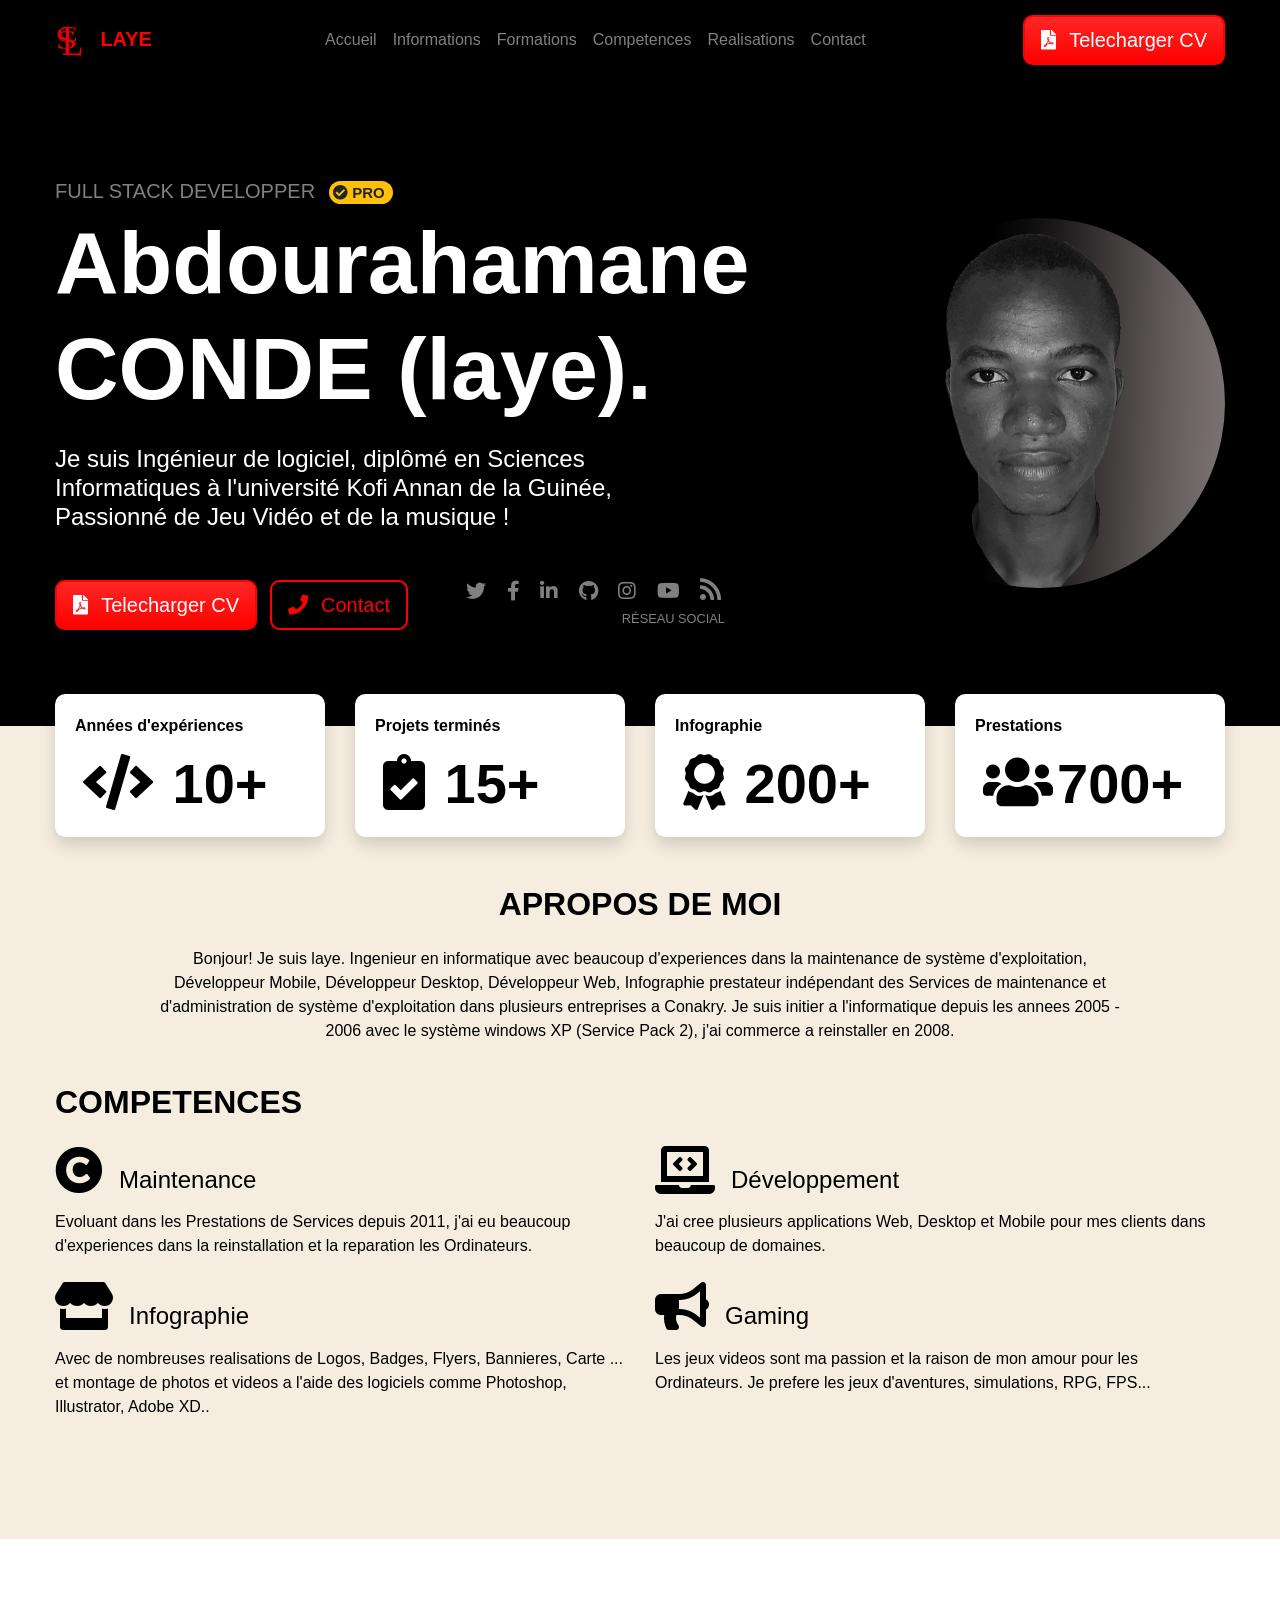
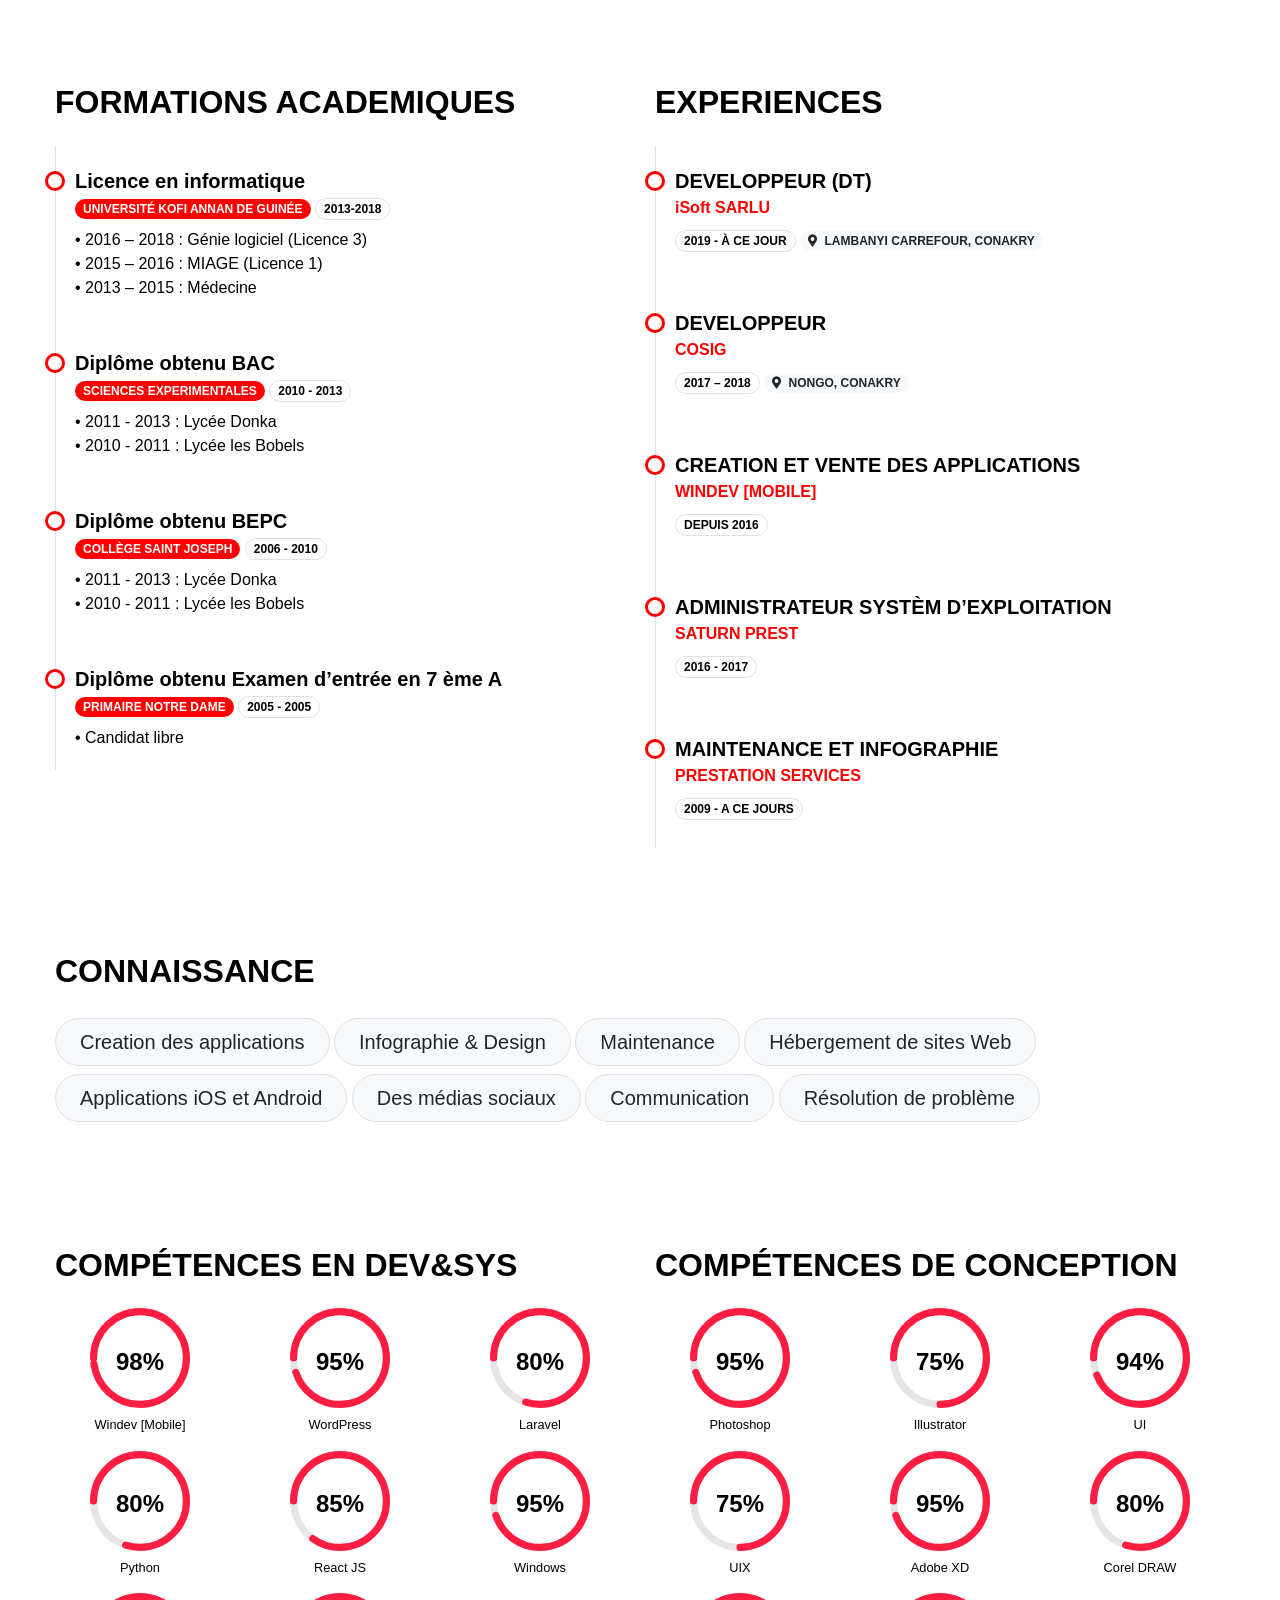
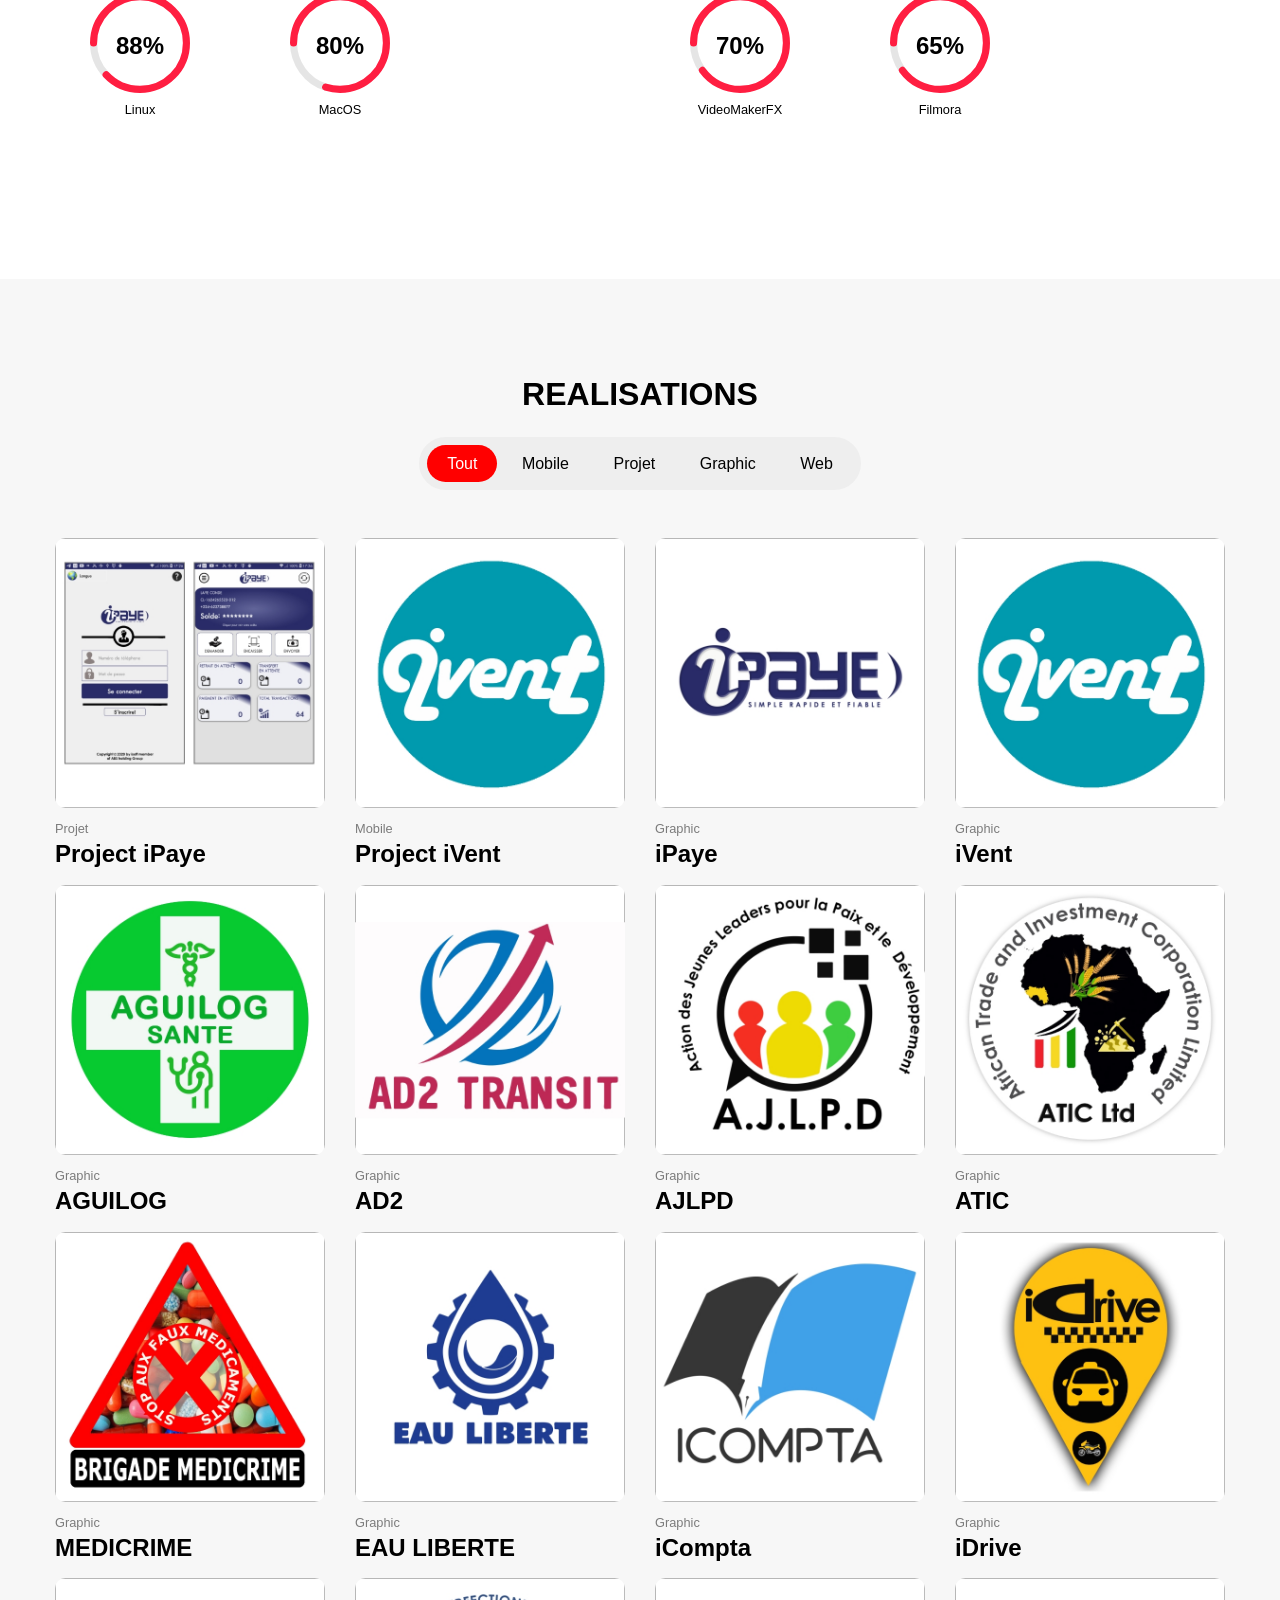
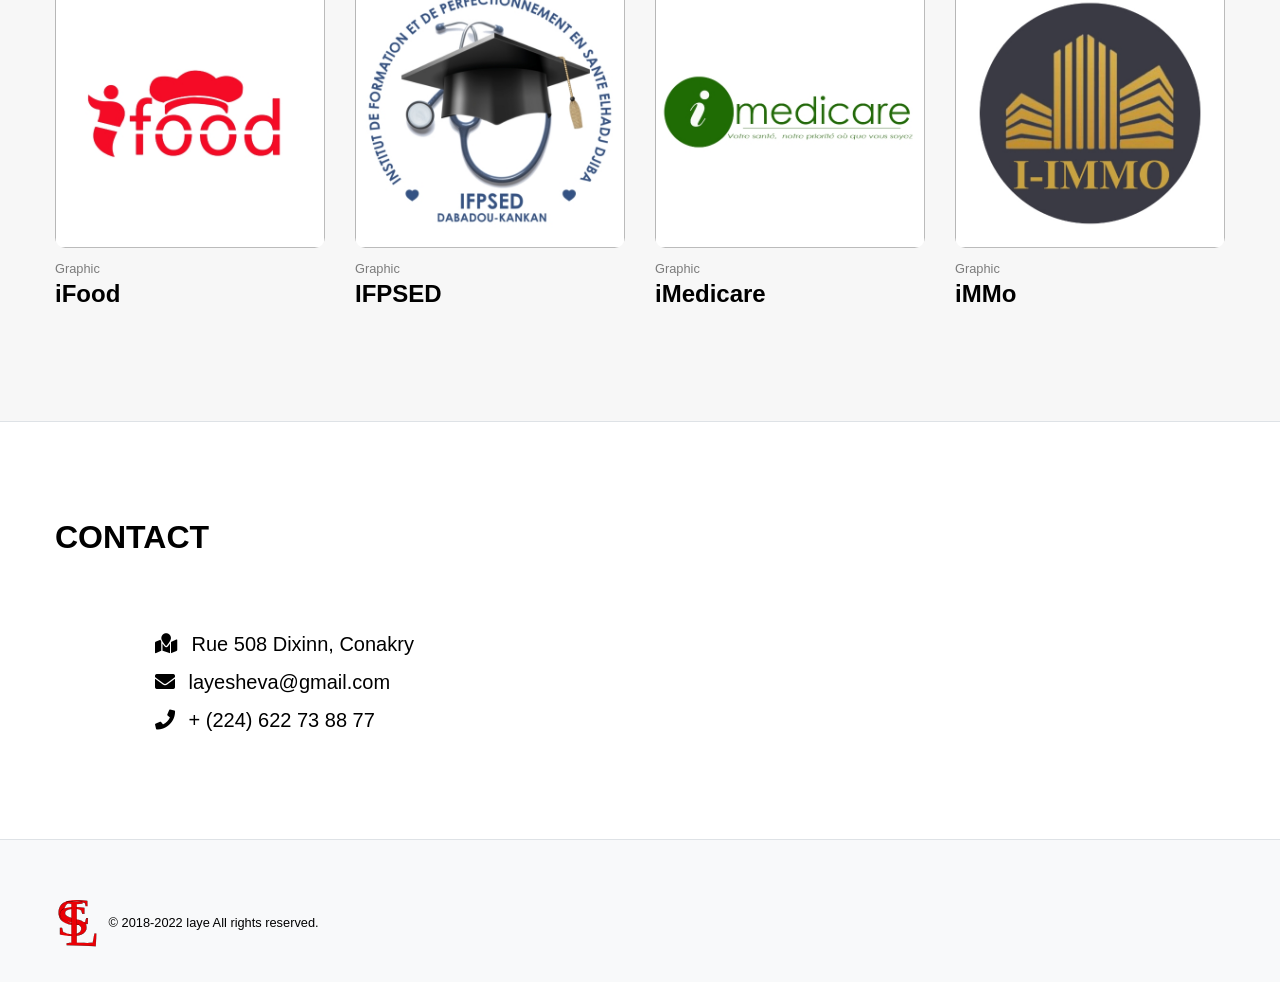
==== index.html @ 4f77940a "realisations" ====
<!-- ••••••••••••••••••••••••••••••••••••••••••••••••••••••••••••••••
* laye - Responsive Professional Modern HTML5 CV and Resume Template.
* Version: 4.0.1
••••••••••••••••••••••••••••••••••••••••••••••••••••••••••••••••••••• -->
<!DOCTYPE html>
<html lang="zxx">

<head>
	<meta charset="utf-8">
	<meta name="viewport" content="width=device-width, initial-scale=1, shrink-to-fit=no">
	<meta http-equiv="X-UA-Compatible" content="ie=edge">
	<title>laye - portfolio</title>
	<!-- Meta -->
	<meta name="keywords" content="Curriculum Vitae" />
	<meta name="description" content="FULL STACK DEVELOPPER" />
	<meta name="author" content="laye" />
	<!-- Favicon -->
	<link rel="shortcut icon" type="image/x-icon" href="assets/icons/lsc.svg">
	<!-- Vendors • Styles -->
	<link rel="stylesheet" href="vendors/animate.css/animate.min.css">
	<link rel="stylesheet" href="vendors/@fortawesome/fontawesome-free/css/all.min.css">
	<!-- laye CV • STYLES -->
	<link rel="stylesheet" href="assets/css/main.min.css">

	<script type="text/javascript">
		//<!-- Disable 
			function disableselect(e){ 
			return false 
		} 

		function reEnable(){ 
			return true 
		} 

		//if IE4+ 
		document.onselectstart=new Function ("return false") 
		document.oncontextmenu=new Function ("return false") 
		//if NS6 
		if (window.sidebar){ 
		document.onmousedown=disableselect 
		document.onclick=reEnable 
		} 
		//-->
	</script>	
</head>
<!-- START OF Home [index.html] Page -->

<body data-spy="scroll" data-target="#navbar-top" data-offset="50">
	<!-- Home -[index.html]- page • TOP Navbar -->
	<nav id="navbar-top" class="navbar navbar-expand-lg navbar-dark bg-black fixed-top navbar-page">
		<div class="container">
			<a class="navbar-brand" href="index.html#">
				<img src="assets/icons/logo.svg" height="45" class="mr-2" alt="logo" />
				<span class="text-primary font-weight-bolder">LAYE</span>
			</a>
			<!-- /.navbar-brand -->
			<button class="navbar-toggler" type="button" data-toggle="collapse" data-target="#navbarSupportedContent" aria-controls="navbarSupportedContent" aria-expanded="false" aria-label="Toggle navigation">
				<span class="navbar-toggler-icon"></span>
			</button>
			<!-- /.navbar-toggler -->

			<div class="collapse navbar-collapse" id="navbarSupportedContent">
				<ul class="navbar-nav mx-auto">
					<li class="nav-item">
						<a class="nav-link smooth-scroll" href="index.html#home">Accueil <span class="sr-only">(current)</span></a>
					</li>
					<!-- /.nav-item -->
					<li class="nav-item">
						<a class="nav-link smooth-scroll" href="index.html#about">Informations</a>
					</li>
					<!-- /.nav-item -->
					<li class="nav-item">
						<a class="nav-link smooth-scroll" href="index.html#resume">Formations</a>
					</li>
					<!-- /.nav-item -->
					<li class="nav-item">
						<a class="nav-link smooth-scroll" href="index.html#competence">Competences</a>
					</li>
					<!-- /.nav-item -->
					<li class="nav-item">
						<a class="nav-link smooth-scroll" href="index.html#portfolio">Realisations</a>
					</li>
					<!-- /.nav-item -->
					<li class="nav-item">
						<a class="nav-link smooth-scroll" href="index.html#contact">Contact</a>
					</li>
					<!-- /.nav-item -->
				</ul>
				<!-- /.navbar-nav mx-auto -->
			</div>
			<!-- /.collapse navbar-collapse -->
			<a class="btn btn-lg rounded-lg btn-primary d-none d-md-block" href="cv.pdf">
				<i class="fa fa-file-pdf mr-2"></i>
				Telecharger CV
			</a>
			<!-- /.btn btn-lg rounded-lg btn-primary d-none d-md-block -->
		</div>
		<!-- /.container -->
	</nav>
	<!-- #navbar-top.navbar navbar-expand-lg navbar-dark bg-black fixed-top navbar-page -->

	<!-- /EOF: Home [index.html] page • TOP Navbar -->
	<!-- Home page • MAIN -->
	<main>

		<div id="home" class="bg-black pt-navbar-page text-white position-relative overflow-hidden">
			<div class="pt-xl-8 pb-xl-8 pt-lg-8 pb-lg-8 pt-md-6 pb-md-8 pt-3 pb-6">
				<div class="container">
					<div class="row">
						<div class="col-xl-7 col-lg-7 col-md-7 order-md-0 order-1  text-center text-md-left">
							<div class="text-white-50 font-weight-normal animated delay-100ms lead slideInUp mb-1">FULL STACK DEVELOPPER
								<span class="badge badge-warning badge-pill lead ml-2 animated pulse delay-1s pl-1 pr-2"><i class="fa fa-check-circle"></i> PRO</span>
							</div>
							<!-- /.ext-white-50 font-weight-normal lead mb-1 -->
							<h1 class="display-2 animated fadeIn font-weight-bold mb-4">Abdourahamane CONDE (laye).</h1>
							<!-- /.display-2 animated fadeIn font-weight-bold mb-4 -->
							<div class="font-weight-light animated delay-100ms h4 fadeIn">Je suis Ingénieur de logiciel, diplômé en Sciences Informatiques à l'université Kofi Annan de la Guinée, Passionné de Jeu Vidéo et de la musique !</div>
							<!-- /.font-weight-light h4 animated fadeIn -->
							<div class="row mt-xl-5 mt-lg-4 mt-md-4 mt-4">
								<div class="col">
									<a href="cv.pdf" class="btn btn-lg mb-4 animated slideInDown mb-md-0 rounded-lg btn-primary shadow-sm" data-toggle="tooltip" data-placement="bottom" title="Telecharger mon Curriculum Vitae." download="cv.pdf">
										<i class="fa fa-file-pdf mr-2"></i>
										Telecharger CV
									</a>
									<a href="index.html#contact" class="btn d-none d-lg-inline-block animated delay-100ms slideInUp  btn-lg ml-2 rounded-lg btn-outline-primary shadow-sm" data-toggle="tooltip" data-placement="bottom" title="Contacter Moi.">
										<i class="fa fa-phone mr-2"></i>
										Contact
									</a>
								</div>
								<!-- /.col -->
								<div class="col-auto">
									<div class="text-lg-right mt-n1 d-none d-xl-block animated delay-100ms slideInDown text-center ">
										<ul class="list-inline mb-1">
											<li class="list-inline-item"><a class="btn-link h5  text-white-50 px-1" href="index.html#"><i class="fab fa-twitter"></i></a></li>
											<li class="list-inline-item"><a class="btn-link h5 text-white-50 px-1" href="index.html#"><i class="fab fa-facebook-f"></i></a></li>
											<li class="list-inline-item"><a class="btn-link h5 text-white-50 px-1" href="index.html#"><i class="fab fa-linkedin-in"></i></a></li>
											<li class="list-inline-item"><a class="btn-link h5 text-white-50 px-1" href="index.html#"><i class="fab fa-github"></i></a></li>
											<li class="list-inline-item"><a class="btn-link h5 text-white-50 px-1" href="index.html#"><i class="fab fa-instagram"></i></a></li>
											<li class="list-inline-item"><a class="btn-link h5 text-white-50 px-1" href="index.html#"><i class="fab fa-youtube"></i></a></li>
											<li class="list-inline-item"><a class="btn-link h4 text-white-50 px-1" href="index.html#"><i class="fas fa-rss"></i></a></li>
										</ul>
										<div class="text-uppercase small text-white-50">RÉSEAU SOCIAL</div>
									</div>
								</div>
								<!-- /.col-auto -->
							</div>
							<!-- /.row mt-4 mt-md-5 -->
						</div>
						<!-- /.col-md-7 order-md-0 order-1 text-center text-md-left -->
						<div class="col-xl-4 offset-xl-1 col-lg-4 offset-lg-1 col-md-5 align-items-center d-flex justify-content-center order-md-1 order-0">
							<img class="rounded-circle mb-5 mb-md-0 img-fluid" alt="image alt" src="assets/imgs/demo-user-05.jpg" />
						</div>
						<!-- /.col-md-4 offset-md-1 order-md-1 order-0 -->
					</div>
					<!-- /.row -->
				</div>
				<!-- /.container -->
			</div>
			<!-- /.pt-xl-8 pb-xl-8 pt-lg-8 pb-lg-8 pt-md-6 pb-md-8 pt-3 pb-6 -->
		</div>
		<!-- /.bg-black pt-navbar-page text-white-->
		<!-- EOF-Section home -->
		<div class="pt-xl-5 pt-lg-4 pt-md-4 pt-4 bg-yellow-light mt-n7">
			<div class="container">
				<div class="row">
					<div class="col-12">
						<div class="row">
							<div class="col-xl-3 col-lg-6 col-md-6">
								<div class="card mb-xl-4 mb-lg-4 mb-md-4 mb-4 border-0 shadow">
									<div class="card-body">
										<div class="card-title font-weight-bold">
											Années d'expériences
										</div>
										<div class="card-text">
											<div class="display-4 mt-auto font-weight-bold count-value">
												<i class="fa fa-code ml-2 mr-1"></i> 10+
											</div>
										</div>
									</div>
								</div>
							</div>
							<div class="col-xl-3 col-lg-6 col-md-6">
								<div class="card mb-xl-4 mb-lg-4 mb-md-4 mb-4 border-0 shadow">
									<div class="card-body">
										<div class="card-title font-weight-bold">
											Projets terminés
										</div>
										<div class="card-text">
											<div class="display-4 mt-auto font-weight-bold count-value">
												<i class="fa fa-clipboard-check ml-2 mr-1"></i> 15+
											</div>
										</div>
									</div>
								</div>
							</div>
							<div class="col-xl-3 col-lg-6 col-md-6">
								<div class="card mb-xl-4 mb-lg-4 mb-md-4 mb-4 border-0 shadow">
									<div class="card-body">
										<div class="card-title font-weight-bold">
											Infographie
										</div>
										<div class="card-text">
											<div class="display-4 mt-auto font-weight-bold count-value">
												<i class="fa fa-award ml-2 mr-1"></i> 200+
											</div>
										</div>
									</div>
								</div>
							</div>
							<div class="col-xl-3 col-lg-6 col-md-6">
								<div class="card mb-xl-4 mb-lg-4 mb-md-4 mb-4 border-0 shadow">
									<div class="card-body">
										<div class="card-title font-weight-bold">
											Prestations
										</div>
										<div class="card-text">
											<div class="display-4 mt-auto font-weight-bold count-value">
												<i class="fa fa-users ml-2 mr-1"></i>700+
											</div>
										</div>
									</div>
								</div>
							</div>
						</div>
						<!-- /.card-deck -->
					</div>
					<!-- /.col-12 -->
				</div>
				<!-- /.row -->
			</div>
			<!-- /.container -->
		</div>
		<!-- /.py-xl-5 bg-yellow-light py-lg-4 py-4 mt-n7 -->
		<div id="about" class="bg-yellow-light position-relative overflow-hidden">
			<div class="pt-xl-4 pt-lg-3 pt-md-3 pt-3 pb-xl-8 pb-lg-6 pb-md-5 pb-4">
				<div class="container">
					<div class="row">
						<div class="col-10 offset-1 text-center">
							<div class="h2 mb-xl-4 mb-lg-4 mb-md-3 mb-3 font-weight-bolder text-uppercase ">Apropos de moi</div>
							<p>
								Bonjour! Je suis laye. Ingenieur en informatique avec beaucoup d'experiences dans la maintenance de système d'exploitation, Développeur Mobile, Développeur Desktop, Développeur Web, Infographie
								prestateur indépendant des Services de maintenance et d'administration de système d'exploitation dans plusieurs entreprises a Conakry.
								Je suis initier a l'informatique depuis les annees 2005 - 2006 avec le système windows XP (Service Pack 2),
								j'ai commerce a reinstaller en 2008.
							</p>
						</div>
					</div>
					<div class="row mt-xl-4 mt-lg-4 mt-md-3 mt-3">
						<div class="col-12">
							<div class="h2 mb-xl-4 mb-lg-4 mb-md-3 mb-3 font-weight-bolder text-uppercase">Competences</div>
						</div>
						<div class="col-md-6">
							<div class="mb-4 bg-transparent mb-2">
								<div class="d-flex align-items-end h4">
									<div>
										<i class="fa fa-2x fa-copyright mr-3"></i>
									</div>
									<div>
										Maintenance
									</div>
								</div>
								<div class="card-text mt-3">
									Evoluant dans les Prestations de Services depuis 2011, j'ai eu beaucoup d'experiences dans la reinstallation et la reparation les Ordinateurs.
								</div>
							</div>
						</div>
						<!-- /.col-6 -->
						<div class="col-md-6">
							<div class="mb-4 bg-transparent mb-2">
								<div class="d-flex align-items-end h4">
									<div>
										<i class="fa fa-2x fa-laptop-code mr-3"></i>
									</div>
									<div>
										Développement
									</div>
								</div>
								<div class="card-text mt-3">
									J'ai cree plusieurs applications Web, Desktop et Mobile pour mes clients dans beaucoup de domaines.
								</div>
							</div>
						</div>
						<!-- /.col-6 -->
						<div class="col-md-6">
							<div class="mb-4 bg-transparent mb-2">
								<div class="d-flex align-items-end h4">
									<div>
										<i class="fa fa-2x fa-store mr-3"></i>
									</div>
									<div>
										Infographie
									</div>
								</div>
								<div class="card-text mt-3">
									Avec de nombreuses realisations de Logos, Badges, Flyers, Bannieres, Carte ... et montage de photos et videos a l'aide des logiciels comme Photoshop, Illustrator, Adobe XD..
								</div>
							</div>
						</div>
						<!-- /.col-6 -->
						<div class="col-md-6">
							<div class="mb-4 bg-transparent mb-2">
								<div class="d-flex align-items-end h4">
									<div>
										<i class="fa fa-2x fa-bullhorn mr-3"></i>
									</div>
									<div>
										Gaming
									</div>
								</div>
								<div class="card-text mt-3">
									Les jeux videos sont ma passion et la raison de mon amour pour les Ordinateurs. Je prefere les jeux d'aventures, simulations, RPG, FPS...
								</div>
							</div>
						</div>
						<!-- /.col-6 -->

					</div>
				</div>
			</div>
		</div>
		<!-- /.bg-yellow-light-->
		<!-- EOF-Section about -->
		<div id="resume" class="bg-white pt-xl-8 pt-lg-6 pt-md-5 pt-4 pb-xl-8 pb-lg-6 pb-md-5 pb-4 position-relative overflow-hidden">
			<div class="container py-xl-5 py-lg-4 py-md-3 py-3">
				<div class="row">
					<div class="col-lg-6">
						<div class="h2 mb-xl-4 mb-lg-4 mb-md-3 mb-3  font-weight-bold text-uppercase mb-4">Formations Academiques</div>
						<div class="card-timeline">
							<div class="card mb-2">
								<div class="card-body">
									<div class="card-title lead font-weight-bold mb-0">Licence en informatique</div>
									<div class="small rounded-pill px-2 py-1 text-uppercase badge badge-primary mb-2">
										Université Kofi Annan de Guinée
									</div>
									<div class="small rounded-pill px-2 py-1 text-uppercase badge border mb-2">2013-2018</div>
									<div class="card-text">• 2016 – 2018 : Génie logiciel (Licence 3)</div>
									<div class="card-text">• 2015 – 2016 : MIAGE (Licence 1)</div>
									<div class="card-text">• 2013 – 2015 : Médecine</div>
								</div>
								<!-- /.card-body -->
							</div>
							<!-- /EOF: education card -->
							<div class="card mb-2">
								<div class="card-body">
									<div class="card-title lead font-weight-bold mb-0">Diplôme obtenu BAC</div>
									<div class="small rounded-pill px-2 py-1 text-uppercase badge badge-primary mb-2">
											SCIENCES EXPERIMENTALES
									</div>
									<div class="small rounded-pill px-2 py-1 text-uppercase badge border mb-2">2010 - 2013</div>
									<div class="card-text">• 2011 - 2013 : Lycée Donka </div>
									<div class="card-text">• 2010 - 2011 : Lycée les Bobels</div>
								</div>
								<!-- /.card-body -->
							</div>
							<div class="card mb-2">
									<div class="card-body">
										<div class="card-title lead font-weight-bold mb-0">Diplôme obtenu BEPC</div>
										<div class="small rounded-pill px-2 py-1 text-uppercase badge badge-primary mb-2">
												COLLÈGE SAINT JOSEPH
										</div>
										<div class="small rounded-pill px-2 py-1 text-uppercase badge border mb-2">2006 - 2010</div>
										<div class="card-text">• 2011 - 2013 : Lycée Donka </div>
										<div class="card-text">• 2010 - 2011 : Lycée les Bobels</div>
									</div>
									<!-- /.card-body -->
							</div>
							<div class="card mb-2">
									<div class="card-body">
										<div class="card-title lead font-weight-bold mb-0">Diplôme obtenu Examen d’entrée en 7 ème A</div>
										<div class="small rounded-pill px-2 py-1 text-uppercase badge badge-primary mb-2">
												PRIMAIRE NOTRE DAME
										</div>
										<div class="small rounded-pill px-2 py-1 text-uppercase badge border mb-2">2005 - 2005</div>
										<div class="card-text">• Candidat libre</div>
									</div>
									<!-- /.card-body -->
							</div>
							<!-- /EOF: education card -->
						</div>
						<!-- /.card-timeline -->
					</div>
					<div class="col-lg-6">
						<div class="h2 mb-xl-4 mb-lg-4 mb-md-3 mb-3  font-weight-bold text-uppercase mt-4 mt-lg-0 mb-4">Experiences
						</div>
						<div class="card-timeline">
							<div class="card border-0 ">
								<div class="card-body border-0 mb-2">
									<div class="card-title lead font-weight-bold mb-0">DEVELOPPEUR (DT)</div>
									<div class="mb-2 text-primary font-weight-bold">iSoft SARLU</div>
									<div class="small rounded-pill px-2 py-1 text-uppercase badge border mb-2">
										2019 - à ce jour
									</div>
									<div class="small rounded-pill px-2 py-1 text-uppercase badge badge-light mb-2">
										<i class="fa fa-map-marker-alt mr-1"></i> Lambanyi Carrefour, Conakry
									</div>
								</div>
								<!-- /.card-body -->
							</div>
							<!-- /EOF: experience card -->
							<!-- <div class="card border-0 mb-2"> -->
								<!-- <div class="card-body border-0">
									<div class="card-title lead font-weight-bold mb-0">FORMATEUR EN ROBOTIQUE ET LA NTIC</div>
									<div class="mb-2 text-primary font-weight-bold">SAINTE MARIE</div>
									<div class="small rounded-pill px-2 py-1 text-uppercase badge border mb-2">
										Juin - Juillet 2019
									</div>
									<div class="small rounded-pill px-2 py-1 text-uppercase badge badge-light mb-2">
										<i class="fa fa-map-marker-alt mr-1"></i> Dixinn, Conakry
									</div>
								</div> -->
								<!-- /.card-body -->
							<!-- </div> -->
							<!-- /EOF: experience card -->
							<!-- <div class="card border-0 mb-2">
								<div class="card-body border-0">
									<div class="card-title lead font-weight-bold mb-0">FORMATION EN ROBOTIQUE ET LA NTIC</div>
									<div class="mb-2 text-primary font-weight-bold">ARPT & EVOLU KID</div>
									<div class="small rounded-pill px-2 py-1 text-uppercase badge border mb-2">
											Mai 2019
									</div>
									<div class="small rounded-pill px-2 py-1 text-uppercase badge badge-light mb-2">
										<i class="fa fa-map-marker-alt mr-1"></i> Koloma, Conakry
									</div>
								</div> -->
								<!-- /.card-body -->
							<!-- </div> --> 
							<div class="card border-0 mb-2">
									<div class="card-body border-0">
										<div class="card-title lead font-weight-bold mb-0">DEVELOPPEUR</div>
										<div class="mb-2 text-primary font-weight-bold">COSIG</div>
										<div class="small rounded-pill px-2 py-1 text-uppercase badge border mb-2">
												2017 – 2018
										</div>
										<div class="small rounded-pill px-2 py-1 text-uppercase badge badge-light mb-2">
											<i class="fa fa-map-marker-alt mr-1"></i> Nongo, Conakry
										</div>
									</div>
									<!-- /.card-body -->
							</div>
							<div class="card border-0 mb-2">
									<div class="card-body border-0">
										<div class="card-title lead font-weight-bold mb-0">CREATION ET VENTE DES APPLICATIONS</div>
										<div class="mb-2 text-primary font-weight-bold">WINDEV [MOBILE]</div>
										<div class="small rounded-pill px-2 py-1 text-uppercase badge border mb-2">
												Depuis 2016
										</div>
									</div>
									<!-- /.card-body -->
							</div>
							<div class="card border-0 mb-2">
								<div class="card-body border-0">
									<div class="card-title lead font-weight-bold mb-0">ADMINISTRATEUR SYSTÈM D’EXPLOITATION</div>
									<div class="mb-2 text-primary font-weight-bold">SATURN PREST</div>
									<div class="small rounded-pill px-2 py-1 text-uppercase badge border mb-2">
											2016 - 2017
									</div>
								</div>
								<!-- /.card-body -->
							</div>
							<div class="card border-0 mb-2">
								<div class="card-body border-0">
									<div class="card-title lead font-weight-bold mb-0">MAINTENANCE ET INFOGRAPHIE</div>
									<div class="mb-2 text-primary font-weight-bold">PRESTATION SERVICES</div>
									<div class="small rounded-pill px-2 py-1 text-uppercase badge border mb-2">
										2009 - A ce jours
									</div>
								</div>
								<!-- /.card-body -->
							</div>
							<!-- /EOF: experience card -->
						</div>
						<!-- /.card-timeline -->
					</div>
				</div>
			</div>
			<div class="container py-xl-5 py-lg-4 py-md-3 py-3">
				<div class="row">
					<div class="col-12">
						<div class="h2 mb-xl-4 mb-lg-4 mb-md-3 mb-3  font-weight-bold text-uppercase mb-4">CONNAISSANCE</div>
						<div class="d-inline-flex py-2 px-4 my-1 rounded-pill lead badge-light border">Creation des applications</div>
						<div class="d-inline-flex py-2 px-4 my-1 rounded-pill lead badge-light border">Infographie & Design</div>
						<div class="d-inline-flex py-2 px-4 my-1 rounded-pill lead badge-light border">Maintenance</div>
						<div class="d-inline-flex py-2 px-4 my-1 rounded-pill lead badge-light border">Hébergement de sites Web</div>
						<div class="d-inline-flex py-2 px-4 my-1 rounded-pill lead badge-light border">Applications iOS et Android</div>
						<div class="d-inline-flex py-2 px-4 my-1 rounded-pill lead badge-light border">Des médias sociaux</div>
						<div class="d-inline-flex py-2 px-4 my-1 rounded-pill lead badge-light border">Communication</div>
						<div class="d-inline-flex py-2 px-4 my-1 rounded-pill lead badge-light border">Résolution de problème</div>
					</div>
				</div>
			</div>
			<div id="competence" class="container py-xl-5 py-lg-4 py-md-3 py-3">
				<div class="row">
					<div class="col-lg-6">
						<div class="h2 my-xl-4 my-lg-4 my-md-3 my-3  font-weight-bold text-uppercase mb-4">COMPÉTENCES EN DEV&SYS</div>
						<div class="row">
							<div class="col-md-4 col-6 mb-3 text-center">
								<div class="circle-progress" data-value="0.98">
									<div class="strong">98%</div>
								</div>
								<div class="small">Windev  [Mobile]</div>
							</div>
							<div class="col-md-4 col-6 mb-3 text-center">
								<div class="circle-progress" data-value="0.95">
									<div class="strong">95%</div>
								</div>
								<div class="small">WordPress</div>
							</div>
							<div class="col-md-4 col-6 mb-3 text-center">
								<div class="circle-progress" data-value="0.80">
									<div class="strong">80%</div>
								</div>
								<div class="small">Laravel</div>
							</div>
							<div class="col-md-4 col-6 mb-3 text-center">
									<div class="circle-progress" data-value="0.80">
										<div class="strong">80%</div>
									</div>
									<div class="small">Python</div>
								</div>
							<div class="col-md-4 col-6 mb-3 text-center">
								<div class="circle-progress" data-value="0.85">
									<div class="strong">85%</div>
								</div>
								<div class="small">React JS</div>
							</div>
							<div class="col-md-4 col-6 mb-3 text-center">
								<div class="circle-progress" data-value="0.95">
									<div class="strong">95%</div>
								</div>
								<div class="small">Windows</div>
							</div>
							<div class="col-md-4 col-6 mb-3 text-center">
								<div class="circle-progress" data-value="0.88">
									<div class="strong">88%</div>
								</div>
								<div class="small">Linux</div>
							</div>
							<div class="col-md-4 col-6 mb-3 text-center">
								<div class="circle-progress" data-value="0.80">
									<div class="strong">80%</div>
								</div>
								<div class="small">MacOS</div>
							</div>
							
						</div>
					</div>
					<div class="col-lg-6">
						<div class="h2 my-xl-4 my-lg-4 my-md-3 my-3  font-weight-bold text-uppercase mb-4">COMPÉTENCES DE CONCEPTION</div>
						<div class="row">
							<div class="col-md-4 col-6 mb-3 text-center">
								<div class="circle-progress" data-value="0.95">
									<div class="strong">95%</div>
								</div>
								<div class="small">Photoshop</div>
							</div>
							<div class="col-md-4 col-6 mb-3 text-center">
								<div class="circle-progress" data-value="0.75">
									<div class="strong">75%</div>
								</div>
								<div class="small">Illustrator</div>
							</div>
							<div class="col-md-4 col-6 mb-3 text-center">
								<div class="circle-progress" data-value="0.94">
									<div class="strong">94%</div>
								</div>
								<div class="small">UI</div>
							</div>
							<div class="col-md-4 col-6 mb-3 text-center">
								<div class="circle-progress" data-value="0.75">
									<div class="strong">75%</div>
								</div>
								<div class="small">UIX</div>
							</div>
							<div class="col-md-4 col-6 mb-3 text-center">
								<div class="circle-progress" data-value="0.95">
									<div class="strong">95%</div>
								</div>
								<div class="small">Adobe XD</div>
							</div>
							<div class="col-md-4 col-6 mb-3 text-center">
								<div class="circle-progress" data-value="0.80">
									<div class="strong">80%</div>
								</div>
								<div class="small">Corel DRAW</div>
							</div>
							<div class="col-md-4 col-6 mb-3 text-center">
								<div class="circle-progress" data-value="0.9">
									<div class="strong">70%</div>
								</div>
								<div class="small">VideoMakerFX</div>
							</div>
							<div class="col-md-4 col-6 mb-3 text-center">
								<div class="circle-progress" data-value="0.9">
									<div class="strong">65%</div>
								</div>
								<div class="small">Filmora</div>
							</div>
						</div>
					</div>
				</div>
			</div>
		</div>
		<!-- /.bg-white pt-xl-8 pt-lg-6 pt-md-5 pt-4 pb-xl-8 pb-lg-6 pb-md-5 pb-4-->
		<!-- REALIATION -->
		<div id="portfolio" class="bg-gray pt-xl-8 pt-lg-6 pt-md-5 pt-4 pb-xl-8 pb-lg-6 pb-md-5 pb-4 position-relative overflow-hidden">
			<div class="container">
				<div class="row">
					<div class="col-12">
						<div class="h2 mb-xl-4 mb-lg-4 mb-md-3 mb-3 text-center text-uppercase font-weight-bold mb-4">REALISATIONS</div>
					</div>
				</div>
				<!-- Portfolio Item Row Start -->
				<div class="row mb-xl-5 mb-lg-4 mb-md-3 mb-3">
					<div class="col-lg-12 col-sm-12 portfolio-filter">
						<ul>
							<li data-filter="*" class="active">Tout</li>
							<li data-filter=".mobile" class="text-capitalize">Mobile</li>
							<li data-filter=".projet" class="text-capitalize">Projet</li>
							<li data-filter=".graphic" class="text-capitalize">Graphic</li>
							<li data-filter=".web" class="text-capitalize">Web</li>
						</ul>
					</div>
				</div>
				<!-- Portfolio Item Row Start -->
				<div class="row portfolio-items">
					<!-- <div class="item col-xl-3 col-lg-4 col-sm-6 hover-effect-2 web ">
						<figure>
							<img class="card-img" src="assets/imgs/l.jpg" alt="Project Name for ">
							<figcaption class="mt-2">
								<small class="text-black-50 text-capitalize">web</small>
								<h4 class="font-weight-bold mb-1">
									Project Name

								</h4>
							</figcaption>
						</figure>
					</div>
					<div class="item col-xl-3 col-lg-4 col-sm-6 hover-effect-2 web ">
						<figure>
							<img class="card-img" src="assets/imgs/demo-work-02.jpg" alt="Project Name for ">
							<figcaption class="mt-2">
								<small class="text-black-50 text-capitalize">web</small>
								<h4 class="font-weight-bold mb-1">
									Project Name

								</h4>
							</figcaption>
						</figure>
					</div>
					<div class="item col-xl-3 col-lg-4 col-sm-6 hover-effect-2 web ">
						<figure>
							<img class="card-img" src="assets/imgs/demo-work-03.jpg" alt="Project Name for ">
							<figcaption class="mt-2">
								<small class="text-black-50 text-capitalize">web</small>
								<h4 class="font-weight-bold mb-1">
									Project Name

								</h4>
							</figcaption>
						</figure>
					</div>
					<div class="item col-xl-3 col-lg-4 col-sm-6 hover-effect-2 web ">
						<figure>
							<img class="card-img" src="assets/imgs/demo-work-04.jpg" alt="Project Name for ">
							<figcaption class="mt-2">
								<small class="text-black-50 text-capitalize">web</small>
								<h4 class="font-weight-bold mb-1">
									Project Name

								</h4>
							</figcaption>
						</figure>
					</div> -->
					
					<div class="item col-xl-3 col-lg-4 col-sm-6 hover-effect-2 projet mobile">
						<figure>
							<img class="card-img" src="assets/imgs/projets/Projet iPaye.jpg" alt="Projet iPaye">
							<figcaption class="mt-2">
								<small class="text-black-50 text-capitalize">projet</small>
								<h4 class="font-weight-bold mb-1">
									Project iPaye

								</h4>
							</figcaption>
						</figure>
					</div>
					<div class="item col-xl-3 col-lg-4 col-sm-6 hover-effect-2 mobile ">
						<figure>
							<img class="card-img" src="assets/imgs/logos/iVent.jpg" alt="Project iVent ">
							<figcaption class="mt-2">
								<small class="text-black-50 text-capitalize">mobile</small>
								<h4 class="font-weight-bold mb-1">
									Project iVent

								</h4>
							</figcaption>
						</figure>
					</div>
					<!-- <div class="item col-xl-3 col-lg-4 col-sm-6 hover-effect-2 projet ">
						<figure>
							<img class="card-img" src="assets/imgs/demo-work-01.jpg" alt="Project Name for ">
							<figcaption class="mt-2">
								<small class="text-black-50 text-capitalize">projet</small>
								<h4 class="font-weight-bold mb-1">
									Project Name

								</h4>
							</figcaption>
						</figure>
					</div>
					<div class="item col-xl-3 col-lg-4 col-sm-6 hover-effect-2 projet ">
						<figure>
							<img class="card-img" src="assets/imgs/demo-work-02.jpg" alt="Project Name for ">
							<figcaption class="mt-2">
								<small class="text-black-50 text-capitalize">projet</small>
								<h4 class="font-weight-bold mb-1">
									Project Name

								</h4>
							</figcaption>
						</figure>
					</div>
					<div class="item col-xl-3 col-lg-4 col-sm-6 hover-effect-2 projet ">
						<figure>
							<img class="card-img" src="assets/imgs/demo-work-03.jpg" alt="Project Name for ">
							<figcaption class="mt-2">
								<small class="text-black-50 text-capitalize">projet</small>
								<h4 class="font-weight-bold mb-1">
									Project Name

								</h4>
							</figcaption>
						</figure>
					</div> -->
					<div class="item col-xl-3 col-lg-4 col-sm-6 hover-effect-2 graphic ">
						<figure>
							<img class="card-img" src="assets/imgs/logos/iPaye.jpg" alt="iPaye ">
							<figcaption class="mt-2">
								<small class="text-black-50 text-capitalize">graphic</small>
								<h4 class="font-weight-bold mb-1">
									iPaye

								</h4>
							</figcaption>
						</figure>
					</div>
					<div class="item col-xl-3 col-lg-4 col-sm-6 hover-effect-2 graphic ">
						<figure>
							<img class="card-img" src="assets/imgs/logos/iVent.jpg" alt="iVent">
							<figcaption class="mt-2">
								<small class="text-black-50 text-capitalize">graphic</small>
								<h4 class="font-weight-bold mb-1">
									iVent

								</h4>
							</figcaption>
						</figure>
					</div>
					<div class="item col-xl-3 col-lg-4 col-sm-6 hover-effect-2 graphic ">
						<figure>
							<img class="card-img" src="assets/imgs/logos/AGUILOG.jpg" alt="AGUILOG">
							<figcaption class="mt-2">
								<small class="text-black-50 text-capitalize">graphic</small>
								<h4 class="font-weight-bold mb-1">
									AGUILOG

								</h4>
							</figcaption>
						</figure>
					</div>
					<div class="item col-xl-3 col-lg-4 col-sm-6 hover-effect-2 graphic ">
						<figure>
							<img class="card-img" src="assets/imgs/logos/AD2.jpg" alt="ad2 ">
							<figcaption class="mt-2">
								<small class="text-black-50 text-capitalize">graphic</small>
								<h4 class="font-weight-bold mb-1">
									AD2

								</h4>
							</figcaption>
						</figure>
					</div>
					<div class="item col-xl-3 col-lg-4 col-sm-6 hover-effect-2 graphic ">
						<figure>
							<img class="card-img" src="assets/imgs/logos/AJLPD.jpg" alt="AJLPD">
							<figcaption class="mt-2">
								<small class="text-black-50 text-capitalize">graphic</small>
								<h4 class="font-weight-bold mb-1">
									AJLPD

								</h4>
							</figcaption>
						</figure>
					</div>
					<div class="item col-xl-3 col-lg-4 col-sm-6 hover-effect-2 graphic ">
						<figure>
							<img class="card-img" src="assets/imgs/logos/ATIC.jpg" alt="ATIC">
							<figcaption class="mt-2">
								<small class="text-black-50 text-capitalize">graphic</small>
								<h4 class="font-weight-bold mb-1">
									ATIC

								</h4>
							</figcaption>
						</figure>
					</div>
					<div class="item col-xl-3 col-lg-4 col-sm-6 hover-effect-2 graphic ">
						<figure>
							<img class="card-img" src="assets/imgs/logos/B-MEDICRIME.jpg" alt="MEDICRIME">
							<figcaption class="mt-2">
								<small class="text-black-50 text-capitalize">graphic</small>
								<h4 class="font-weight-bold mb-1">
									MEDICRIME

								</h4>
							</figcaption>
						</figure>
					</div>
					<div class="item col-xl-3 col-lg-4 col-sm-6 hover-effect-2 graphic ">
						<figure>
							<img class="card-img" src="assets/imgs/logos/EAU LIBERTE.jpg" alt="EAU LIBERTE">
							<figcaption class="mt-2">
								<small class="text-black-50 text-capitalize">graphic</small>
								<h4 class="font-weight-bold mb-1">
									EAU LIBERTE

								</h4>
							</figcaption>
						</figure>
					</div>
					<div class="item col-xl-3 col-lg-4 col-sm-6 hover-effect-2 graphic ">
						<figure>
							<img class="card-img" src="assets/imgs/logos/iCompta.jpg" alt="iCompta">
							<figcaption class="mt-2">
								<small class="text-black-50 text-capitalize">graphic</small>
								<h4 class="font-weight-bold mb-1">
									iCompta

								</h4>
							</figcaption>
						</figure>
					</div>
					<div class="item col-xl-3 col-lg-4 col-sm-6 hover-effect-2 graphic ">
						<figure>
							<img class="card-img" src="assets/imgs/logos/iDrive.jpg" alt="iDrive">
							<figcaption class="mt-2">
								<small class="text-black-50 text-capitalize">graphic</small>
								<h4 class="font-weight-bold mb-1">
									iDrive

								</h4>
							</figcaption>
						</figure>
					</div>
					<div class="item col-xl-3 col-lg-4 col-sm-6 hover-effect-2 graphic ">
						<figure>
							<img class="card-img" src="assets/imgs/logos/iFood.jpg" alt="iFood">
							<figcaption class="mt-2">
								<small class="text-black-50 text-capitalize">graphic</small>
								<h4 class="font-weight-bold mb-1">
									iFood

								</h4>
							</figcaption>
						</figure>
					</div>
					<div class="item col-xl-3 col-lg-4 col-sm-6 hover-effect-2 graphic ">
						<figure>
							<img class="card-img" src="assets/imgs/logos/IFPSED.jpg" alt="IFPSED">
							<figcaption class="mt-2">
								<small class="text-black-50 text-capitalize">graphic</small>
								<h4 class="font-weight-bold mb-1">
									IFPSED

								</h4>
							</figcaption>
						</figure>
					</div>
					<div class="item col-xl-3 col-lg-4 col-sm-6 hover-effect-2 graphic ">
						<figure>
							<img class="card-img" src="assets/imgs/logos/iMedicare.jpg" alt="iMedicare">
							<figcaption class="mt-2">
								<small class="text-black-50 text-capitalize">graphic</small>
								<h4 class="font-weight-bold mb-1">
									iMedicare

								</h4>
							</figcaption>
						</figure>
					</div>
					<div class="item col-xl-3 col-lg-4 col-sm-6 hover-effect-2 graphic ">
						<figure>
							<img class="card-img" src="assets/imgs/logos/iMMo.jpg" alt="iMMo">
							<figcaption class="mt-2">
								<small class="text-black-50 text-capitalize">graphic</small>
								<h4 class="font-weight-bold mb-1">
									iMMo

								</h4>
							</figcaption>
						</figure>
					</div>
					
				</div>
			</div>
		</div>

		<!-- /.bg-gray pt-xl-8 pt-lg-6 pt-md-5 pt-4 pb-xl-8 pb-lg-6 pb-md-5 pb-4-->
		<!-- EOF-Section portfolio -->
		<!--
		<div id="blog" class=" position-relative overflow-hidden">
			<div class="pt-xl-8 pt-lg-6 pt-md-5 pt-4 pb-xl-8 pb-lg-6 pb-md-5 pb-4">
				<div class="container">
					<div class="row">
						<div class="col-12">
							<div class="h2 mb-xl-4 mb-lg-4 mb-md-3 mb-3  text-uppercase font-weight-bold mb-4">Latest Blog</div>
						</div>
					</div>
					<div class="row">
						<div class="col-xl-4 col-lg-4 col-md-6">
							<div class="card mb-xl-0 mb-lg-4 mb-md-2 mb-1 border-0 rounded-0">
								<img src="assets/imgs/demo-blog-01.jpg" class="img-fluid" alt="...">
								<div class="card-body px-0">
									<h4 class="card-title h4">Why I Switched to Sketch For UI Design</h4>
									<p class="card-text">
										This is a wider card with supporting text below as a natural lead-in to
										additional content. This content is a little bit longer.
									</p>
								</div>
							</div>
						</div>
						
						<div class="col-xl-4 col-lg-4 col-md-6">
							<div class="card mb-xl-0 mb-lg-4 mb-md-2 mb-1 border-0 rounded-0">
								<img src="assets/imgs/demo-blog-02.png" class="img-fluid" alt="...">
								<div class="card-body px-0">
									<h4 class="card-title h4">Best No-Code Application Development Platform</h4>
									<p class="card-text">
										This is a wider card with supporting text below as a natural lead-in to
										additional content. This content is a little bit longer.
									</p>
								</div>
							</div>
						</div>
						
						<div class="col-xl-4 col-lg-4 col-md-6">
							<div class="card mb-xl-0 mb-lg-4 mb-md-2 mb-1 border-0 rounded-0">
								<img src="assets/imgs/demo-blog-03.png" class="img-fluid" alt="...">
								<div class="card-body px-0">
									<h4 class="card-title h4">Inspiration: 7 Examples of User-Focused Design</h4>
									<p class="card-text">
										This is a wider card with supporting text below as a natural lead-in to
										additional content. This content is a little bit longer.
									</p>
								</div>
							</div>
						</div>
						
					</div>
				</div>
			</div>
		</div>
		-->
		<!-- EOF-Section blog -->
		<div id="contact" class="border-top position-relative overflow-hidden">
			<div class="pt-xl-8 pt-lg-6 pt-md-5 pt-4 pb-xl-8 pb-lg-6 pb-md-5 pb-4">
				<div class="container">
					<div class="row">
						<div class="col-12">
							<div class="h2 mb-xl-4 mb-lg-4 mb-md-3 mb-3  font-weight-bold mb-4 text-uppercase">Contact</div>
						</div>
						<!-- /.col-12-->
					</div>
					<!-- /.row -->
					<div class="row">
						<!--
						<div class="col-lg-7">
							<h4 class="mb-4 font-weight-bold">How Can I Help You?</h4>
							<form id="contact-form" class="contact-form" action="index.html#" method="post">
								<div class="form-group">
									<input id="full-name-input" class="form-control form-control-lg" type="text" placeholder="Full Name" required="required">
								</div>
								<div class="form-group">
									<input id="email-input" class="form-control form-control-lg" type="email" placeholder="Email Address" required="required">
								</div>
								<div class="form-group">
									<input id="subject-input" class="form-control form-control-lg" type="text" placeholder="Subject" required="required">
								</div>
								<div class="form-group">
									<textarea class="form-control form-control-lg" placeholder="Message" id="message-input" rows="3"></textarea>
								</div>
								<input type="submit" class="btn btn-lg rounded-lg btn-primary mb-0 mt-2" value="Send Message" />
							</form>
						</div>
						-->
						<div class="col-lg-5 offset-lg-1">
							<div class="mt-5">
								<div class="lead mb-2">
									<i class="fa fa-map-marked mr-2"></i>
									Rue 508 Dixinn, Conakry
								</div>
								<div class="lead mb-2">
									<i class="fa fa-envelope mr-2"></i>
									layesheva@gmail.com
								</div>
								<div class="lead mb-2">
									<i class="fa fa-phone mr-2"></i>
									+ (224) 622 73 88 77
								</div>
							</div>
						</div>
					</div>
				</div>
			</div>
		</div>
		<!-- /.border-top-->
		<!-- EOF-Section contact -->
	</main>
	<!-- /EOF: Home [index.html] page • MAIN -->
	<!-- Home page • FOOTER -->
	<footer class="border-top bg-light pb-4 pt-5">
		<div class=" small">
			<div class="container">
				<div class="row">
					<div class="col-auto text-center">
						<img class="logo-sm" src="assets/icons/lsc.svg" width="50" alt="Logo">
						© 2018-2022 laye All rights reserved.
					</div>
				</div>
			</div>
		</div>
	</footer><!-- /EOF: Home page • FOOTER -->

	<!-- Vendors • SCRIPTS -->
	<script src="vendors/jquery/jquery.min.js"></script>
	<script src="vendors/popper.js/umd/popper.min.js"></script>
	<script src="vendors/bootstrap/js/bootstrap.min.js"></script>
	<script src="vendors/isotope-layout/isotope.pkgd.min.js"></script>
	<script src="vendors/jquery-circle-progress/circle-progress.min.js"></script>
	<script src="vendors/smooth-scroll/smooth-scroll.polyfills.min.js"></script>
	<script src="vendors/jquery-validation/jquery.validate.min.js"></script>
	<script src="https://maps.google.com/maps/api/js?sensor=false"></script>
	<!-- laye CV • SCRIPTS -->
	<script src="assets/js/main.js"></script>
</body>
<!-- /EOF: Home [index.html] page • Body TAG -->

</html>
---- assets/css/main.min.css ----
.page-navbar{height:80px}/*!
 * Bootstrap v4.5.2 (https://getbootstrap.com/)
 * Copyright 2011-2020 The Bootstrap Authors
 * Copyright 2011-2020 Twitter, Inc.
 * Licensed under MIT (https://github.com/twbs/bootstrap/blob/main/LICENSE)
 */:root{--blue: #007bff;--indigo: #6610f2;--purple: #6f42c1;--pink: #e83e8c;--red: #dc3545;--orange: #fd7e14;--yellow: #ffc107;--green: #28a745;--teal: #20c997;--cyan: #17a2b8;--white: #fff;--gray: #6c757d;--gray-dark: #343a40;--primary: red;--secondary: #282828;--success: #28a745;--info: #17a2b8;--warning: #ffc107;--danger: #dc3545;--light: #f8f9fa;--dark: #232323;--primary-light: rgba(255,0,0,0.02);--black: #000;--dark-black: #151515;--gray: #F7F7F7;--footer: #002E25;--yellow-light: #F5EEE0;--breakpoint-xs: 0;--breakpoint-sm: 576px;--breakpoint-md: 768px;--breakpoint-lg: 992px;--breakpoint-xl: 1200px;--font-family-sans-serif: -apple-system, BlinkMacSystemFont, "Segoe UI", Roboto, "Helvetica Neue", Arial, "Noto Sans", sans-serif, "Apple Color Emoji", "Segoe UI Emoji", "Segoe UI Symbol", "Noto Color Emoji";--font-family-monospace: SFMono-Regular, Menlo, Monaco, Consolas, "Liberation Mono", "Courier New", monospace}*,*::before,*::after{box-sizing:border-box}html{font-family:sans-serif;line-height:1.15;-webkit-text-size-adjust:100%;-webkit-tap-highlight-color:rgba(0,0,0,0)}article,aside,figcaption,figure,footer,header,hgroup,main,nav,section{display:block}body{margin:0;font-family:-apple-system,BlinkMacSystemFont,"Segoe UI",Roboto,"Helvetica Neue",Arial,"Noto Sans",sans-serif,"Apple Color Emoji","Segoe UI Emoji","Segoe UI Symbol","Noto Color Emoji";font-size:1rem;font-weight:400;line-height:1.5;color:#000;text-align:left;background-color:#fff}[tabindex="-1"]:focus:not(:focus-visible){outline:0 !important}hr{box-sizing:content-box;height:0;overflow:visible}h1,h2,h3,h4,h5,h6{margin-top:0;margin-bottom:.5rem}p{margin-top:0;margin-bottom:1rem}abbr[title],abbr[data-original-title]{text-decoration:underline;text-decoration:underline dotted;cursor:help;border-bottom:0;text-decoration-skip-ink:none}address{margin-bottom:1rem;font-style:normal;line-height:inherit}ol,ul,dl{margin-top:0;margin-bottom:1rem}ol ol,ul ul,ol ul,ul ol{margin-bottom:0}dt{font-weight:700}dd{margin-bottom:.5rem;margin-left:0}blockquote{margin:0 0 1rem}b,strong{font-weight:bolder}small{font-size:80%}sub,sup{position:relative;font-size:75%;line-height:0;vertical-align:baseline}sub{bottom:-.25em}sup{top:-.5em}a{color:#007bff;text-decoration:none;background-color:transparent}a:hover{color:#0056b3;text-decoration:underline}a:not([href]):not([class]){color:inherit;text-decoration:none}a:not([href]):not([class]):hover{color:inherit;text-decoration:none}pre,code,kbd,samp{font-family:SFMono-Regular,Menlo,Monaco,Consolas,"Liberation Mono","Courier New",monospace;font-size:1em}pre{margin-top:0;margin-bottom:1rem;overflow:auto;-ms-overflow-style:scrollbar}figure{margin:0 0 1rem}img{vertical-align:middle;border-style:none}svg{overflow:hidden;vertical-align:middle}table{border-collapse:collapse}caption{padding-top:.75rem;padding-bottom:.75rem;color:#6c757d;text-align:left;caption-side:bottom}th{text-align:inherit}label{display:inline-block;margin-bottom:.5rem}button{border-radius:0}button:focus{outline:1px dotted;outline:5px auto -webkit-focus-ring-color}input,button,select,optgroup,textarea{margin:0;font-family:inherit;font-size:inherit;line-height:inherit}button,input{overflow:visible}button,select{text-transform:none}[role="button"]{cursor:pointer}select{word-wrap:normal}button,[type="button"],[type="reset"],[type="submit"]{-webkit-appearance:button}button:not(:disabled),[type="button"]:not(:disabled),[type="reset"]:not(:disabled),[type="submit"]:not(:disabled){cursor:pointer}button::-moz-focus-inner,[type="button"]::-moz-focus-inner,[type="reset"]::-moz-focus-inner,[type="submit"]::-moz-focus-inner{padding:0;border-style:none}input[type="radio"],input[type="checkbox"]{box-sizing:border-box;padding:0}textarea{overflow:auto;resize:vertical}fieldset{min-width:0;padding:0;margin:0;border:0}legend{display:block;width:100%;max-width:100%;padding:0;margin-bottom:.5rem;font-size:1.5rem;line-height:inherit;color:inherit;white-space:normal}@media (max-width: 1200px){legend{font-size:calc(1.275rem + .3vw) }}progress{vertical-align:baseline}[type="number"]::-webkit-inner-spin-button,[type="number"]::-webkit-outer-spin-button{height:auto}[type="search"]{outline-offset:-2px;-webkit-appearance:none}[type="search"]::-webkit-search-decoration{-webkit-appearance:none}::-webkit-file-upload-button{font:inherit;-webkit-appearance:button}output{display:inline-block}summary{display:list-item;cursor:pointer}template{display:none}[hidden]{display:none !important}h1,h2,h3,h4,h5,h6,.h1,.h2,.h3,.h4,.h5,.h6{margin-bottom:.5rem;font-weight:500;line-height:1.2}h1,.h1{font-size:2.5rem}@media (max-width: 1200px){h1,.h1{font-size:calc(1.375rem + 1.5vw) }}h2,.h2{font-size:2rem}@media (max-width: 1200px){h2,.h2{font-size:calc(1.325rem + .9vw) }}h3,.h3{font-size:1.75rem}@media (max-width: 1200px){h3,.h3{font-size:calc(1.3rem + .6vw) }}h4,.h4{font-size:1.5rem}@media (max-width: 1200px){h4,.h4{font-size:calc(1.275rem + .3vw) }}h5,.h5{font-size:1.25rem}h6,.h6{font-size:1rem}.lead{font-size:1.25rem;font-weight:300}.display-1{font-size:6rem;font-weight:300;line-height:1.2}@media (max-width: 1200px){.display-1{font-size:calc(1.725rem + 5.7vw) }}.display-2{font-size:5.5rem;font-weight:300;line-height:1.2}@media (max-width: 1200px){.display-2{font-size:calc(1.675rem + 5.1vw) }}.display-3{font-size:4.5rem;font-weight:300;line-height:1.2}@media (max-width: 1200px){.display-3{font-size:calc(1.575rem + 3.9vw) }}.display-4{font-size:3.5rem;font-weight:300;line-height:1.2}@media (max-width: 1200px){.display-4{font-size:calc(1.475rem + 2.7vw) }}hr{margin-top:1rem;margin-bottom:1rem;border:0;border-top:1px solid rgba(0,0,0,0.1)}small,.small{font-size:80%;font-weight:400}mark,.mark{padding:.2em;background-color:#fcf8e3}.list-unstyled{padding-left:0;list-style:none}.list-inline{padding-left:0;list-style:none}.list-inline-item{display:inline-block}.list-inline-item:not(:last-child){margin-right:.5rem}.initialism{font-size:90%;text-transform:uppercase}.blockquote{margin-bottom:1rem;font-size:1.25rem}.blockquote-footer{display:block;font-size:80%;color:#6c757d}.blockquote-footer::before{content:"\2014\00A0"}.img-fluid{max-width:100%;height:auto}.img-thumbnail{padding:.25rem;background-color:#fff;border:1px solid #dee2e6;border-radius:.25rem;max-width:100%;height:auto}.figure{display:inline-block}.figure-img{margin-bottom:.5rem;line-height:1}.figure-caption{font-size:90%;color:#6c757d}code{font-size:87.5%;color:#e83e8c;word-wrap:break-word}a>code{color:inherit}kbd{padding:.2rem .4rem;font-size:87.5%;color:#fff;background-color:#212529;border-radius:.35rem}kbd kbd{padding:0;font-size:100%;font-weight:700}pre{display:block;font-size:87.5%;color:#212529}pre code{font-size:inherit;color:inherit;word-break:normal}.pre-scrollable{max-height:340px;overflow-y:scroll}.container,.container-fluid,.container-sm,.container-md,.container-lg,.container-xl{width:100%;padding-right:15px;padding-left:15px;margin-right:auto;margin-left:auto}@media (min-width: 576px){.container,.container-sm{max-width:540px}}@media (min-width: 768px){.container,.container-sm,.container-md{max-width:720px}}@media (min-width: 992px){.container,.container-sm,.container-md,.container-lg{max-width:960px}}@media (min-width: 1200px){.container,.container-sm,.container-md,.container-lg,.container-xl{max-width:1200px}}.row{display:flex;flex-wrap:wrap;margin-right:-15px;margin-left:-15px}.no-gutters{margin-right:0;margin-left:0}.no-gutters>.col,.no-gutters>[class*="col-"]{padding-right:0;padding-left:0}.col-1,.col-2,.col-3,.col-4,.col-5,.col-6,.col-7,.col-8,.col-9,.col-10,.col-11,.col-12,.col,.col-auto,.col-sm-1,.col-sm-2,.col-sm-3,.col-sm-4,.col-sm-5,.col-sm-6,.col-sm-7,.col-sm-8,.col-sm-9,.col-sm-10,.col-sm-11,.col-sm-12,.col-sm,.col-sm-auto,.col-md-1,.col-md-2,.col-md-3,.col-md-4,.col-md-5,.col-md-6,.col-md-7,.col-md-8,.col-md-9,.col-md-10,.col-md-11,.col-md-12,.col-md,.col-md-auto,.col-lg-1,.col-lg-2,.col-lg-3,.col-lg-4,.col-lg-5,.col-lg-6,.col-lg-7,.col-lg-8,.col-lg-9,.col-lg-10,.col-lg-11,.col-lg-12,.col-lg,.col-lg-auto,.col-xl-1,.col-xl-2,.col-xl-3,.col-xl-4,.col-xl-5,.col-xl-6,.col-xl-7,.col-xl-8,.col-xl-9,.col-xl-10,.col-xl-11,.col-xl-12,.col-xl,.col-xl-auto{position:relative;width:100%;padding-right:15px;padding-left:15px}.col{flex-basis:0;flex-grow:1;max-width:100%}.row-cols-1>*{flex:0 0 100%;max-width:100%}.row-cols-2>*{flex:0 0 50%;max-width:50%}.row-cols-3>*{flex:0 0 33.33333%;max-width:33.33333%}.row-cols-4>*{flex:0 0 25%;max-width:25%}.row-cols-5>*{flex:0 0 20%;max-width:20%}.row-cols-6>*{flex:0 0 16.66667%;max-width:16.66667%}.col-auto{flex:0 0 auto;width:auto;max-width:100%}.col-1{flex:0 0 8.33333%;max-width:8.33333%}.col-2{flex:0 0 16.66667%;max-width:16.66667%}.col-3{flex:0 0 25%;max-width:25%}.col-4{flex:0 0 33.33333%;max-width:33.33333%}.col-5{flex:0 0 41.66667%;max-width:41.66667%}.col-6{flex:0 0 50%;max-width:50%}.col-7{flex:0 0 58.33333%;max-width:58.33333%}.col-8{flex:0 0 66.66667%;max-width:66.66667%}.col-9{flex:0 0 75%;max-width:75%}.col-10{flex:0 0 83.33333%;max-width:83.33333%}.col-11{flex:0 0 91.66667%;max-width:91.66667%}.col-12{flex:0 0 100%;max-width:100%}.order-first{order:-1}.order-last{order:13}.order-0{order:0}.order-1{order:1}.order-2{order:2}.order-3{order:3}.order-4{order:4}.order-5{order:5}.order-6{order:6}.order-7{order:7}.order-8{order:8}.order-9{order:9}.order-10{order:10}.order-11{order:11}.order-12{order:12}.offset-1{margin-left:8.33333%}.offset-2{margin-left:16.66667%}.offset-3{margin-left:25%}.offset-4{margin-left:33.33333%}.offset-5{margin-left:41.66667%}.offset-6{margin-left:50%}.offset-7{margin-left:58.33333%}.offset-8{margin-left:66.66667%}.offset-9{margin-left:75%}.offset-10{margin-left:83.33333%}.offset-11{margin-left:91.66667%}@media (min-width: 576px){.col-sm{flex-basis:0;flex-grow:1;max-width:100%}.row-cols-sm-1>*{flex:0 0 100%;max-width:100%}.row-cols-sm-2>*{flex:0 0 50%;max-width:50%}.row-cols-sm-3>*{flex:0 0 33.33333%;max-width:33.33333%}.row-cols-sm-4>*{flex:0 0 25%;max-width:25%}.row-cols-sm-5>*{flex:0 0 20%;max-width:20%}.row-cols-sm-6>*{flex:0 0 16.66667%;max-width:16.66667%}.col-sm-auto{flex:0 0 auto;width:auto;max-width:100%}.col-sm-1{flex:0 0 8.33333%;max-width:8.33333%}.col-sm-2{flex:0 0 16.66667%;max-width:16.66667%}.col-sm-3{flex:0 0 25%;max-width:25%}.col-sm-4{flex:0 0 33.33333%;max-width:33.33333%}.col-sm-5{flex:0 0 41.66667%;max-width:41.66667%}.col-sm-6{flex:0 0 50%;max-width:50%}.col-sm-7{flex:0 0 58.33333%;max-width:58.33333%}.col-sm-8{flex:0 0 66.66667%;max-width:66.66667%}.col-sm-9{flex:0 0 75%;max-width:75%}.col-sm-10{flex:0 0 83.33333%;max-width:83.33333%}.col-sm-11{flex:0 0 91.66667%;max-width:91.66667%}.col-sm-12{flex:0 0 100%;max-width:100%}.order-sm-first{order:-1}.order-sm-last{order:13}.order-sm-0{order:0}.order-sm-1{order:1}.order-sm-2{order:2}.order-sm-3{order:3}.order-sm-4{order:4}.order-sm-5{order:5}.order-sm-6{order:6}.order-sm-7{order:7}.order-sm-8{order:8}.order-sm-9{order:9}.order-sm-10{order:10}.order-sm-11{order:11}.order-sm-12{order:12}.offset-sm-0{margin-left:0}.offset-sm-1{margin-left:8.33333%}.offset-sm-2{margin-left:16.66667%}.offset-sm-3{margin-left:25%}.offset-sm-4{margin-left:33.33333%}.offset-sm-5{margin-left:41.66667%}.offset-sm-6{margin-left:50%}.offset-sm-7{margin-left:58.33333%}.offset-sm-8{margin-left:66.66667%}.offset-sm-9{margin-left:75%}.offset-sm-10{margin-left:83.33333%}.offset-sm-11{margin-left:91.66667%}}@media (min-width: 768px){.col-md{flex-basis:0;flex-grow:1;max-width:100%}.row-cols-md-1>*{flex:0 0 100%;max-width:100%}.row-cols-md-2>*{flex:0 0 50%;max-width:50%}.row-cols-md-3>*{flex:0 0 33.33333%;max-width:33.33333%}.row-cols-md-4>*{flex:0 0 25%;max-width:25%}.row-cols-md-5>*{flex:0 0 20%;max-width:20%}.row-cols-md-6>*{flex:0 0 16.66667%;max-width:16.66667%}.col-md-auto{flex:0 0 auto;width:auto;max-width:100%}.col-md-1{flex:0 0 8.33333%;max-width:8.33333%}.col-md-2{flex:0 0 16.66667%;max-width:16.66667%}.col-md-3{flex:0 0 25%;max-width:25%}.col-md-4{flex:0 0 33.33333%;max-width:33.33333%}.col-md-5{flex:0 0 41.66667%;max-width:41.66667%}.col-md-6{flex:0 0 50%;max-width:50%}.col-md-7{flex:0 0 58.33333%;max-width:58.33333%}.col-md-8{flex:0 0 66.66667%;max-width:66.66667%}.col-md-9{flex:0 0 75%;max-width:75%}.col-md-10{flex:0 0 83.33333%;max-width:83.33333%}.col-md-11{flex:0 0 91.66667%;max-width:91.66667%}.col-md-12{flex:0 0 100%;max-width:100%}.order-md-first{order:-1}.order-md-last{order:13}.order-md-0{order:0}.order-md-1{order:1}.order-md-2{order:2}.order-md-3{order:3}.order-md-4{order:4}.order-md-5{order:5}.order-md-6{order:6}.order-md-7{order:7}.order-md-8{order:8}.order-md-9{order:9}.order-md-10{order:10}.order-md-11{order:11}.order-md-12{order:12}.offset-md-0{margin-left:0}.offset-md-1{margin-left:8.33333%}.offset-md-2{margin-left:16.66667%}.offset-md-3{margin-left:25%}.offset-md-4{margin-left:33.33333%}.offset-md-5{margin-left:41.66667%}.offset-md-6{margin-left:50%}.offset-md-7{margin-left:58.33333%}.offset-md-8{margin-left:66.66667%}.offset-md-9{margin-left:75%}.offset-md-10{margin-left:83.33333%}.offset-md-11{margin-left:91.66667%}}@media (min-width: 992px){.col-lg{flex-basis:0;flex-grow:1;max-width:100%}.row-cols-lg-1>*{flex:0 0 100%;max-width:100%}.row-cols-lg-2>*{flex:0 0 50%;max-width:50%}.row-cols-lg-3>*{flex:0 0 33.33333%;max-width:33.33333%}.row-cols-lg-4>*{flex:0 0 25%;max-width:25%}.row-cols-lg-5>*{flex:0 0 20%;max-width:20%}.row-cols-lg-6>*{flex:0 0 16.66667%;max-width:16.66667%}.col-lg-auto{flex:0 0 auto;width:auto;max-width:100%}.col-lg-1{flex:0 0 8.33333%;max-width:8.33333%}.col-lg-2{flex:0 0 16.66667%;max-width:16.66667%}.col-lg-3{flex:0 0 25%;max-width:25%}.col-lg-4{flex:0 0 33.33333%;max-width:33.33333%}.col-lg-5{flex:0 0 41.66667%;max-width:41.66667%}.col-lg-6{flex:0 0 50%;max-width:50%}.col-lg-7{flex:0 0 58.33333%;max-width:58.33333%}.col-lg-8{flex:0 0 66.66667%;max-width:66.66667%}.col-lg-9{flex:0 0 75%;max-width:75%}.col-lg-10{flex:0 0 83.33333%;max-width:83.33333%}.col-lg-11{flex:0 0 91.66667%;max-width:91.66667%}.col-lg-12{flex:0 0 100%;max-width:100%}.order-lg-first{order:-1}.order-lg-last{order:13}.order-lg-0{order:0}.order-lg-1{order:1}.order-lg-2{order:2}.order-lg-3{order:3}.order-lg-4{order:4}.order-lg-5{order:5}.order-lg-6{order:6}.order-lg-7{order:7}.order-lg-8{order:8}.order-lg-9{order:9}.order-lg-10{order:10}.order-lg-11{order:11}.order-lg-12{order:12}.offset-lg-0{margin-left:0}.offset-lg-1{margin-left:8.33333%}.offset-lg-2{margin-left:16.66667%}.offset-lg-3{margin-left:25%}.offset-lg-4{margin-left:33.33333%}.offset-lg-5{margin-left:41.66667%}.offset-lg-6{margin-left:50%}.offset-lg-7{margin-left:58.33333%}.offset-lg-8{margin-left:66.66667%}.offset-lg-9{margin-left:75%}.offset-lg-10{margin-left:83.33333%}.offset-lg-11{margin-left:91.66667%}}@media (min-width: 1200px){.col-xl{flex-basis:0;flex-grow:1;max-width:100%}.row-cols-xl-1>*{flex:0 0 100%;max-width:100%}.row-cols-xl-2>*{flex:0 0 50%;max-width:50%}.row-cols-xl-3>*{flex:0 0 33.33333%;max-width:33.33333%}.row-cols-xl-4>*{flex:0 0 25%;max-width:25%}.row-cols-xl-5>*{flex:0 0 20%;max-width:20%}.row-cols-xl-6>*{flex:0 0 16.66667%;max-width:16.66667%}.col-xl-auto{flex:0 0 auto;width:auto;max-width:100%}.col-xl-1{flex:0 0 8.33333%;max-width:8.33333%}.col-xl-2{flex:0 0 16.66667%;max-width:16.66667%}.col-xl-3{flex:0 0 25%;max-width:25%}.col-xl-4{flex:0 0 33.33333%;max-width:33.33333%}.col-xl-5{flex:0 0 41.66667%;max-width:41.66667%}.col-xl-6{flex:0 0 50%;max-width:50%}.col-xl-7{flex:0 0 58.33333%;max-width:58.33333%}.col-xl-8{flex:0 0 66.66667%;max-width:66.66667%}.col-xl-9{flex:0 0 75%;max-width:75%}.col-xl-10{flex:0 0 83.33333%;max-width:83.33333%}.col-xl-11{flex:0 0 91.66667%;max-width:91.66667%}.col-xl-12{flex:0 0 100%;max-width:100%}.order-xl-first{order:-1}.order-xl-last{order:13}.order-xl-0{order:0}.order-xl-1{order:1}.order-xl-2{order:2}.order-xl-3{order:3}.order-xl-4{order:4}.order-xl-5{order:5}.order-xl-6{order:6}.order-xl-7{order:7}.order-xl-8{order:8}.order-xl-9{order:9}.order-xl-10{order:10}.order-xl-11{order:11}.order-xl-12{order:12}.offset-xl-0{margin-left:0}.offset-xl-1{margin-left:8.33333%}.offset-xl-2{margin-left:16.66667%}.offset-xl-3{margin-left:25%}.offset-xl-4{margin-left:33.33333%}.offset-xl-5{margin-left:41.66667%}.offset-xl-6{margin-left:50%}.offset-xl-7{margin-left:58.33333%}.offset-xl-8{margin-left:66.66667%}.offset-xl-9{margin-left:75%}.offset-xl-10{margin-left:83.33333%}.offset-xl-11{margin-left:91.66667%}}.table{width:100%;margin-bottom:1rem;color:#212529}.table th,.table td{padding:.75rem;vertical-align:top;border-top:1px solid #dee2e6}.table thead th{vertical-align:bottom;border-bottom:2px solid #dee2e6}.table tbody+tbody{border-top:2px solid #dee2e6}.table-sm th,.table-sm td{padding:.3rem}.table-bordered{border:1px solid #dee2e6}.table-bordered th,.table-bordered td{border:1px solid #dee2e6}.table-bordered thead th,.table-bordered thead td{border-bottom-width:2px}.table-borderless th,.table-borderless td,.table-borderless thead th,.table-borderless tbody+tbody{border:0}.table-striped tbody tr:nth-of-type(odd){background-color:rgba(0,0,0,0.05)}.table-hover tbody tr:hover{color:#212529;background-color:rgba(0,0,0,0.075)}.table-primary,.table-primary>th,.table-primary>td{background-color:#ffb8b8}.table-primary th,.table-primary td,.table-primary thead th,.table-primary tbody+tbody{border-color:#ff7a7a}.table-hover .table-primary:hover{background-color:#ff9f9f}.table-hover .table-primary:hover>td,.table-hover .table-primary:hover>th{background-color:#ff9f9f}.table-secondary,.table-secondary>th,.table-secondary>td{background-color:#c3c3c3}.table-secondary th,.table-secondary td,.table-secondary thead th,.table-secondary tbody+tbody{border-color:#8f8f8f}.table-hover .table-secondary:hover{background-color:#b6b6b6}.table-hover .table-secondary:hover>td,.table-hover .table-secondary:hover>th{background-color:#b6b6b6}.table-success,.table-success>th,.table-success>td{background-color:#c3e6cb}.table-success th,.table-success td,.table-success thead th,.table-success tbody+tbody{border-color:#8fd19e}.table-hover .table-success:hover{background-color:#b1dfbb}.table-hover .table-success:hover>td,.table-hover .table-success:hover>th{background-color:#b1dfbb}.table-info,.table-info>th,.table-info>td{background-color:#bee5eb}.table-info th,.table-info td,.table-info thead th,.table-info tbody+tbody{border-color:#86cfda}.table-hover .table-info:hover{background-color:#abdde5}.table-hover .table-info:hover>td,.table-hover .table-info:hover>th{background-color:#abdde5}.table-warning,.table-warning>th,.table-warning>td{background-color:#ffeeba}.table-warning th,.table-warning td,.table-warning thead th,.table-warning tbody+tbody{border-color:#ffdf7e}.table-hover .table-warning:hover{background-color:#ffe8a1}.table-hover .table-warning:hover>td,.table-hover .table-warning:hover>th{background-color:#ffe8a1}.table-danger,.table-danger>th,.table-danger>td{background-color:#f5c6cb}.table-danger th,.table-danger td,.table-danger thead th,.table-danger tbody+tbody{border-color:#ed969e}.table-hover .table-danger:hover{background-color:#f1b0b7}.table-hover .table-danger:hover>td,.table-hover .table-danger:hover>th{background-color:#f1b0b7}.table-light,.table-light>th,.table-light>td{background-color:#fdfdfe}.table-light th,.table-light td,.table-light thead th,.table-light tbody+tbody{border-color:#fbfcfc}.table-hover .table-light:hover{background-color:#ececf6}.table-hover .table-light:hover>td,.table-hover .table-light:hover>th{background-color:#ececf6}.table-dark,.table-dark>th,.table-dark>td{background-color:#c1c1c1}.table-dark th,.table-dark td,.table-dark thead th,.table-dark tbody+tbody{border-color:#8d8d8d}.table-hover .table-dark:hover{background-color:#b4b4b4}.table-hover .table-dark:hover>td,.table-hover .table-dark:hover>th{background-color:#b4b4b4}.table-primary-light,.table-primary-light>th,.table-primary-light>td{background-color:rgba(255,254,254,0.7256)}.table-primary-light th,.table-primary-light td,.table-primary-light thead th,.table-primary-light tbody+tbody{border-color:rgba(255,252,252,0.4904)}.table-hover .table-primary-light:hover{background-color:rgba(255,229,229,0.7256)}.table-hover .table-primary-light:hover>td,.table-hover .table-primary-light:hover>th{background-color:rgba(255,229,229,0.7256)}.table-black,.table-black>th,.table-black>td{background-color:#b8b8b8}.table-black th,.table-black td,.table-black thead th,.table-black tbody+tbody{border-color:#7a7a7a}.table-hover .table-black:hover{background-color:#ababab}.table-hover .table-black:hover>td,.table-hover .table-black:hover>th{background-color:#ababab}.table-dark-black,.table-dark-black>th,.table-dark-black>td{background-color:#bdbdbd}.table-dark-black th,.table-dark-black td,.table-dark-black thead th,.table-dark-black tbody+tbody{border-color:#858585}.table-hover .table-dark-black:hover{background-color:#b0b0b0}.table-hover .table-dark-black:hover>td,.table-hover .table-dark-black:hover>th{background-color:#b0b0b0}.table-gray,.table-gray>th,.table-gray>td{background-color:#fdfdfd}.table-gray th,.table-gray td,.table-gray thead th,.table-gray tbody+tbody{border-color:#fbfbfb}.table-hover .table-gray:hover{background-color:#f0f0f0}.table-hover .table-gray:hover>td,.table-hover .table-gray:hover>th{background-color:#f0f0f0}.table-footer,.table-footer>th,.table-footer>td{background-color:#b8c4c2}.table-footer th,.table-footer td,.table-footer thead th,.table-footer tbody+tbody{border-color:#7a928e}.table-hover .table-footer:hover{background-color:#aab8b6}.table-hover .table-footer:hover>td,.table-hover .table-footer:hover>th{background-color:#aab8b6}.table-yellow-light,.table-yellow-light>th,.table-yellow-light>td{background-color:#fcfaf6}.table-yellow-light th,.table-yellow-light td,.table-yellow-light thead th,.table-yellow-light tbody+tbody{border-color:#faf6ef}.table-hover .table-yellow-light:hover{background-color:#f6efe3}.table-hover .table-yellow-light:hover>td,.table-hover .table-yellow-light:hover>th{background-color:#f6efe3}.table-active,.table-active>th,.table-active>td{background-color:rgba(0,0,0,0.075)}.table-hover .table-active:hover{background-color:rgba(0,0,0,0.075)}.table-hover .table-active:hover>td,.table-hover .table-active:hover>th{background-color:rgba(0,0,0,0.075)}.table .thead-dark th{color:#fff;background-color:#343a40;border-color:#454d55}.table .thead-light th{color:#495057;background-color:#e9ecef;border-color:#dee2e6}.table-dark{color:#fff;background-color:#343a40}.table-dark th,.table-dark td,.table-dark thead th{border-color:#454d55}.table-dark.table-bordered{border:0}.table-dark.table-striped tbody tr:nth-of-type(odd){background-color:rgba(255,255,255,0.05)}.table-dark.table-hover tbody tr:hover{color:#fff;background-color:rgba(255,255,255,0.075)}@media (max-width: 575.98px){.table-responsive-sm{display:block;width:100%;overflow-x:auto;-webkit-overflow-scrolling:touch}.table-responsive-sm>.table-bordered{border:0}}@media (max-width: 767.98px){.table-responsive-md{display:block;width:100%;overflow-x:auto;-webkit-overflow-scrolling:touch}.table-responsive-md>.table-bordered{border:0}}@media (max-width: 991.98px){.table-responsive-lg{display:block;width:100%;overflow-x:auto;-webkit-overflow-scrolling:touch}.table-responsive-lg>.table-bordered{border:0}}@media (max-width: 1199.98px){.table-responsive-xl{display:block;width:100%;overflow-x:auto;-webkit-overflow-scrolling:touch}.table-responsive-xl>.table-bordered{border:0}}.table-responsive{display:block;width:100%;overflow-x:auto;-webkit-overflow-scrolling:touch}.table-responsive>.table-bordered{border:0}.form-control{display:block;width:100%;height:calc(1.5em + .75rem + 2px);padding:.375rem .75rem;font-size:1rem;font-weight:400;line-height:1.5;color:#495057;background-color:#fff;background-clip:padding-box;border:2px solid #ced4da;border-radius:.25rem;transition:border-color 0.15s ease-in-out,box-shadow 0.15s ease-in-out}@media (prefers-reduced-motion: reduce){.form-control{transition:none}}.form-control::-ms-expand{background-color:transparent;border:0}.form-control:-moz-focusring{color:transparent;text-shadow:0 0 0 #495057}.form-control:focus{color:#495057;background-color:#fff;border-color:#80bdff;outline:0;box-shadow:0 0 0 .2rem rgba(0,123,255,0.25)}.form-control::placeholder{color:#6c757d;opacity:1}.form-control:disabled,.form-control[readonly]{background-color:#e9ecef;opacity:1}input[type="date"].form-control,input[type="time"].form-control,input[type="datetime-local"].form-control,input[type="month"].form-control{appearance:none}select.form-control:focus::-ms-value{color:#495057;background-color:#fff}.form-control-file,.form-control-range{display:block;width:100%}.col-form-label{padding-top:calc(.375rem + 2px);padding-bottom:calc(.375rem + 2px);margin-bottom:0;font-size:inherit;line-height:1.5}.col-form-label-lg{padding-top:calc(.5rem + 2px);padding-bottom:calc(.5rem + 2px);font-size:1.25rem;line-height:1.5}.col-form-label-sm{padding-top:calc(.25rem + 2px);padding-bottom:calc(.25rem + 2px);font-size:.875rem;line-height:1.5}.form-control-plaintext{display:block;width:100%;padding:.375rem 0;margin-bottom:0;font-size:1rem;line-height:1.5;color:#212529;background-color:transparent;border:solid transparent;border-width:2px 0}.form-control-plaintext.form-control-sm,.form-control-plaintext.form-control-lg{padding-right:0;padding-left:0}.form-control-sm{height:calc(1.5em + .5rem + 2px);padding:.25rem .5rem;font-size:.875rem;line-height:1.5;border-radius:.2rem}.form-control-lg{height:calc(1.5em + 1rem + 2px);padding:.5rem 1rem;font-size:1.25rem;line-height:1.5;border-radius:.6rem}select.form-control[size],select.form-control[multiple]{height:auto}textarea.form-control{height:auto}.form-group{margin-bottom:1rem}.form-text{display:block;margin-top:.25rem}.form-row{display:flex;flex-wrap:wrap;margin-right:-5px;margin-left:-5px}.form-row>.col,.form-row>[class*="col-"]{padding-right:5px;padding-left:5px}.form-check{position:relative;display:block;padding-left:1.25rem}.form-check-input{position:absolute;margin-top:.3rem;margin-left:-1.25rem}.form-check-input[disabled] ~ .form-check-label,.form-check-input:disabled ~ .form-check-label{color:#6c757d}.form-check-label{margin-bottom:0}.form-check-inline{display:inline-flex;align-items:center;padding-left:0;margin-right:.75rem}.form-check-inline .form-check-input{position:static;margin-top:0;margin-right:.3125rem;margin-left:0}.valid-feedback{display:none;width:100%;margin-top:.25rem;font-size:80%;color:#28a745}.valid-tooltip{position:absolute;top:100%;left:0;z-index:5;display:none;max-width:100%;padding:.25rem .5rem;margin-top:.1rem;font-size:.875rem;line-height:1.5;color:#fff;background-color:rgba(40,167,69,0.9);border-radius:.25rem}.was-validated :valid ~ .valid-feedback,.was-validated :valid ~ .valid-tooltip,.is-valid ~ .valid-feedback,.is-valid ~ .valid-tooltip{display:block}.was-validated .form-control:valid,.form-control.is-valid{border-color:#28a745;padding-right:calc(1.5em + .75rem);background-image:url("data:image/svg+xml,%3csvg xmlns='http://www.w3.org/2000/svg' width='8' height='8' viewBox='0 0 8 8'%3e%3cpath fill='%2328a745' d='M2.3 6.73L.6 4.53c-.4-1.04.46-1.4 1.1-.8l1.1 1.4 3.4-3.8c.6-.63 1.6-.27 1.2.7l-4 4.6c-.43.5-.8.4-1.1.1z'/%3e%3c/svg%3e");background-repeat:no-repeat;background-position:right calc(.375em + .1875rem) center;background-size:calc(.75em + .375rem) calc(.75em + .375rem)}.was-validated .form-control:valid:focus,.form-control.is-valid:focus{border-color:#28a745;box-shadow:0 0 0 .2rem rgba(40,167,69,0.25)}.was-validated textarea.form-control:valid,textarea.form-control.is-valid{padding-right:calc(1.5em + .75rem);background-position:top calc(.375em + .1875rem) right calc(.375em + .1875rem)}.was-validated .custom-select:valid,.custom-select.is-valid{border-color:#28a745;padding-right:calc(.75em + 2.3125rem);background:url("data:image/svg+xml,%3csvg xmlns='http://www.w3.org/2000/svg' width='4' height='5' viewBox='0 0 4 5'%3e%3cpath fill='%23343a40' d='M2 0L0 2h4zm0 5L0 3h4z'/%3e%3c/svg%3e") no-repeat right .75rem center/8px 10px,url("data:image/svg+xml,%3csvg xmlns='http://www.w3.org/2000/svg' width='8' height='8' viewBox='0 0 8 8'%3e%3cpath fill='%2328a745' d='M2.3 6.73L.6 4.53c-.4-1.04.46-1.4 1.1-.8l1.1 1.4 3.4-3.8c.6-.63 1.6-.27 1.2.7l-4 4.6c-.43.5-.8.4-1.1.1z'/%3e%3c/svg%3e") #fff no-repeat center right 1.75rem/calc(.75em + .375rem) calc(.75em + .375rem)}.was-validated .custom-select:valid:focus,.custom-select.is-valid:focus{border-color:#28a745;box-shadow:0 0 0 .2rem rgba(40,167,69,0.25)}.was-validated .form-check-input:valid ~ .form-check-label,.form-check-input.is-valid ~ .form-check-label{color:#28a745}.was-validated .form-check-input:valid ~ .valid-feedback,.was-validated .form-check-input:valid ~ .valid-tooltip,.form-check-input.is-valid ~ .valid-feedback,.form-check-input.is-valid ~ .valid-tooltip{display:block}.was-validated .custom-control-input:valid ~ .custom-control-label,.custom-control-input.is-valid ~ .custom-control-label{color:#28a745}.was-validated .custom-control-input:valid ~ .custom-control-label::before,.custom-control-input.is-valid ~ .custom-control-label::before{border-color:#28a745}.was-validated .custom-control-input:valid:checked ~ .custom-control-label::before,.custom-control-input.is-valid:checked ~ .custom-control-label::before{border-color:#34ce57;background:#34ce57 linear-gradient(180deg, #52d670, #34ce57) repeat-x}.was-validated .custom-control-input:valid:focus ~ .custom-control-label::before,.custom-control-input.is-valid:focus ~ .custom-control-label::before{box-shadow:0 0 0 .2rem rgba(40,167,69,0.25)}.was-validated .custom-control-input:valid:focus:not(:checked) ~ .custom-control-label::before,.custom-control-input.is-valid:focus:not(:checked) ~ .custom-control-label::before{border-color:#28a745}.was-validated .custom-file-input:valid ~ .custom-file-label,.custom-file-input.is-valid ~ .custom-file-label{border-color:#28a745}.was-validated .custom-file-input:valid:focus ~ .custom-file-label,.custom-file-input.is-valid:focus ~ .custom-file-label{border-color:#28a745;box-shadow:0 0 0 .2rem rgba(40,167,69,0.25)}.invalid-feedback{display:none;width:100%;margin-top:.25rem;font-size:80%;color:#dc3545}.invalid-tooltip{position:absolute;top:100%;left:0;z-index:5;display:none;max-width:100%;padding:.25rem .5rem;margin-top:.1rem;font-size:.875rem;line-height:1.5;color:#fff;background-color:rgba(220,53,69,0.9);border-radius:.25rem}.was-validated :invalid ~ .invalid-feedback,.was-validated :invalid ~ .invalid-tooltip,.is-invalid ~ .invalid-feedback,.is-invalid ~ .invalid-tooltip{display:block}.was-validated .form-control:invalid,.form-control.is-invalid{border-color:#dc3545;padding-right:calc(1.5em + .75rem);background-image:url("data:image/svg+xml,%3csvg xmlns='http://www.w3.org/2000/svg' width='12' height='12' fill='none' stroke='%23dc3545' viewBox='0 0 12 12'%3e%3ccircle cx='6' cy='6' r='4.5'/%3e%3cpath stroke-linejoin='round' d='M5.8 3.6h.4L6 6.5z'/%3e%3ccircle cx='6' cy='8.2' r='.6' fill='%23dc3545' stroke='none'/%3e%3c/svg%3e");background-repeat:no-repeat;background-position:right calc(.375em + .1875rem) center;background-size:calc(.75em + .375rem) calc(.75em + .375rem)}.was-validated .form-control:invalid:focus,.form-control.is-invalid:focus{border-color:#dc3545;box-shadow:0 0 0 .2rem rgba(220,53,69,0.25)}.was-validated textarea.form-control:invalid,textarea.form-control.is-invalid{padding-right:calc(1.5em + .75rem);background-position:top calc(.375em + .1875rem) right calc(.375em + .1875rem)}.was-validated .custom-select:invalid,.custom-select.is-invalid{border-color:#dc3545;padding-right:calc(.75em + 2.3125rem);background:url("data:image/svg+xml,%3csvg xmlns='http://www.w3.org/2000/svg' width='4' height='5' viewBox='0 0 4 5'%3e%3cpath fill='%23343a40' d='M2 0L0 2h4zm0 5L0 3h4z'/%3e%3c/svg%3e") no-repeat right .75rem center/8px 10px,url("data:image/svg+xml,%3csvg xmlns='http://www.w3.org/2000/svg' width='12' height='12' fill='none' stroke='%23dc3545' viewBox='0 0 12 12'%3e%3ccircle cx='6' cy='6' r='4.5'/%3e%3cpath stroke-linejoin='round' d='M5.8 3.6h.4L6 6.5z'/%3e%3ccircle cx='6' cy='8.2' r='.6' fill='%23dc3545' stroke='none'/%3e%3c/svg%3e") #fff no-repeat center right 1.75rem/calc(.75em + .375rem) calc(.75em + .375rem)}.was-validated .custom-select:invalid:focus,.custom-select.is-invalid:focus{border-color:#dc3545;box-shadow:0 0 0 .2rem rgba(220,53,69,0.25)}.was-validated .form-check-input:invalid ~ .form-check-label,.form-check-input.is-invalid ~ .form-check-label{color:#dc3545}.was-validated .form-check-input:invalid ~ .invalid-feedback,.was-validated .form-check-input:invalid ~ .invalid-tooltip,.form-check-input.is-invalid ~ .invalid-feedback,.form-check-input.is-invalid ~ .invalid-tooltip{display:block}.was-validated .custom-control-input:invalid ~ .custom-control-label,.custom-control-input.is-invalid ~ .custom-control-label{color:#dc3545}.was-validated .custom-control-input:invalid ~ .custom-control-label::before,.custom-control-input.is-invalid ~ .custom-control-label::before{border-color:#dc3545}.was-validated .custom-control-input:invalid:checked ~ .custom-control-label::before,.custom-control-input.is-invalid:checked ~ .custom-control-label::before{border-color:#e4606d;background:#e4606d linear-gradient(180deg, #e87883, #e4606d) repeat-x}.was-validated .custom-control-input:invalid:focus ~ .custom-control-label::before,.custom-control-input.is-invalid:focus ~ .custom-control-label::before{box-shadow:0 0 0 .2rem rgba(220,53,69,0.25)}.was-validated .custom-control-input:invalid:focus:not(:checked) ~ .custom-control-label::before,.custom-control-input.is-invalid:focus:not(:checked) ~ .custom-control-label::before{border-color:#dc3545}.was-validated .custom-file-input:invalid ~ .custom-file-label,.custom-file-input.is-invalid ~ .custom-file-label{border-color:#dc3545}.was-validated .custom-file-input:invalid:focus ~ .custom-file-label,.custom-file-input.is-invalid:focus ~ .custom-file-label{border-color:#dc3545;box-shadow:0 0 0 .2rem rgba(220,53,69,0.25)}.form-inline{display:flex;flex-flow:row wrap;align-items:center}.form-inline .form-check{width:100%}@media (min-width: 576px){.form-inline label{display:flex;align-items:center;justify-content:center;margin-bottom:0}.form-inline .form-group{display:flex;flex:0 0 auto;flex-flow:row wrap;align-items:center;margin-bottom:0}.form-inline .form-control{display:inline-block;width:auto;vertical-align:middle}.form-inline .form-control-plaintext{display:inline-block}.form-inline .input-group,.form-inline .custom-select{width:auto}.form-inline .form-check{display:flex;align-items:center;justify-content:center;width:auto;padding-left:0}.form-inline .form-check-input{position:relative;flex-shrink:0;margin-top:0;margin-right:.25rem;margin-left:0}.form-inline .custom-control{align-items:center;justify-content:center}.form-inline .custom-control-label{margin-bottom:0}}.btn{display:inline-block;font-weight:400;color:#000;text-align:center;vertical-align:middle;user-select:none;background-color:transparent;border:2px solid transparent;padding:.375rem .75rem;font-size:1rem;line-height:1.5;border-radius:.25rem;transition:color 0.15s ease-in-out,background-color 0.15s ease-in-out,border-color 0.15s ease-in-out,box-shadow 0.15s ease-in-out}@media (prefers-reduced-motion: reduce){.btn{transition:none}}.btn:hover{color:#000;text-decoration:none}.btn:focus,.btn.focus{outline:0;box-shadow:0 0 0 .2rem rgba(0,123,255,0.25)}.btn.disabled,.btn:disabled{opacity:.65}.btn:not(:disabled):not(.disabled){cursor:pointer}a.btn.disabled,fieldset:disabled a.btn{pointer-events:none}.btn-primary{color:#fff;background:red linear-gradient(180deg, #ff2626, red) repeat-x;border-color:red}.btn-primary:hover{color:#fff;background:#d90000 linear-gradient(180deg, #de2626, #d90000) repeat-x;border-color:#c00}.btn-primary:focus,.btn-primary.focus{color:#fff;background:#d90000 linear-gradient(180deg, #de2626, #d90000) repeat-x;border-color:#c00;box-shadow:0 0 0 .2rem rgba(255,38,38,0.5)}.btn-primary.disabled,.btn-primary:disabled{color:#fff;background-color:red;border-color:red;background-image:none}.btn-primary:not(:disabled):not(.disabled):active,.btn-primary:not(:disabled):not(.disabled).active,.show>.btn-primary.dropdown-toggle{color:#fff;background-color:#c00;background-image:none;border-color:#bf0000}.btn-primary:not(:disabled):not(.disabled):active:focus,.btn-primary:not(:disabled):not(.disabled).active:focus,.show>.btn-primary.dropdown-toggle:focus{box-shadow:0 0 0 .2rem rgba(255,38,38,0.5)}.btn-secondary{color:#fff;background:#282828 linear-gradient(180deg, #484848, #282828) repeat-x;border-color:#282828}.btn-secondary:hover{color:#fff;background:#151515 linear-gradient(180deg, #383838, #151515) repeat-x;border-color:#0f0f0f}.btn-secondary:focus,.btn-secondary.focus{color:#fff;background:#151515 linear-gradient(180deg, #383838, #151515) repeat-x;border-color:#0f0f0f;box-shadow:0 0 0 .2rem rgba(72,72,72,0.5)}.btn-secondary.disabled,.btn-secondary:disabled{color:#fff;background-color:#282828;border-color:#282828;background-image:none}.btn-secondary:not(:disabled):not(.disabled):active,.btn-secondary:not(:disabled):not(.disabled).active,.show>.btn-secondary.dropdown-toggle{color:#fff;background-color:#0f0f0f;background-image:none;border-color:#080808}.btn-secondary:not(:disabled):not(.disabled):active:focus,.btn-secondary:not(:disabled):not(.disabled).active:focus,.show>.btn-secondary.dropdown-toggle:focus{box-shadow:0 0 0 .2rem rgba(72,72,72,0.5)}.btn-success{color:#fff;background:#28a745 linear-gradient(180deg, #48b461, #28a745) repeat-x;border-color:#28a745}.btn-success:hover{color:#fff;background:#218838 linear-gradient(180deg, #429a56, #218838) repeat-x;border-color:#1e7e34}.btn-success:focus,.btn-success.focus{color:#fff;background:#218838 linear-gradient(180deg, #429a56, #218838) repeat-x;border-color:#1e7e34;box-shadow:0 0 0 .2rem rgba(72,180,97,0.5)}.btn-success.disabled,.btn-success:disabled{color:#fff;background-color:#28a745;border-color:#28a745;background-image:none}.btn-success:not(:disabled):not(.disabled):active,.btn-success:not(:disabled):not(.disabled).active,.show>.btn-success.dropdown-toggle{color:#fff;background-color:#1e7e34;background-image:none;border-color:#1c7430}.btn-success:not(:disabled):not(.disabled):active:focus,.btn-success:not(:disabled):not(.disabled).active:focus,.show>.btn-success.dropdown-toggle:focus{box-shadow:0 0 0 .2rem rgba(72,180,97,0.5)}.btn-info{color:#fff;background:#17a2b8 linear-gradient(180deg, #3ab0c3, #17a2b8) repeat-x;border-color:#17a2b8}.btn-info:hover{color:#fff;background:#138496 linear-gradient(180deg, #3697a6, #138496) repeat-x;border-color:#117a8b}.btn-info:focus,.btn-info.focus{color:#fff;background:#138496 linear-gradient(180deg, #3697a6, #138496) repeat-x;border-color:#117a8b;box-shadow:0 0 0 .2rem rgba(58,176,195,0.5)}.btn-info.disabled,.btn-info:disabled{color:#fff;background-color:#17a2b8;border-color:#17a2b8;background-image:none}.btn-info:not(:disabled):not(.disabled):active,.btn-info:not(:disabled):not(.disabled).active,.show>.btn-info.dropdown-toggle{color:#fff;background-color:#117a8b;background-image:none;border-color:#10707f}.btn-info:not(:disabled):not(.disabled):active:focus,.btn-info:not(:disabled):not(.disabled).active:focus,.show>.btn-info.dropdown-toggle:focus{box-shadow:0 0 0 .2rem rgba(58,176,195,0.5)}.btn-warning{color:#212529;background:#ffc107 linear-gradient(180deg, #ffca2c, #ffc107) repeat-x;border-color:#ffc107}.btn-warning:hover{color:#212529;background:#e0a800 linear-gradient(180deg, #e4b526, #e0a800) repeat-x;border-color:#d39e00}.btn-warning:focus,.btn-warning.focus{color:#212529;background:#e0a800 linear-gradient(180deg, #e4b526, #e0a800) repeat-x;border-color:#d39e00;box-shadow:0 0 0 .2rem rgba(222,170,12,0.5)}.btn-warning.disabled,.btn-warning:disabled{color:#212529;background-color:#ffc107;border-color:#ffc107;background-image:none}.btn-warning:not(:disabled):not(.disabled):active,.btn-warning:not(:disabled):not(.disabled).active,.show>.btn-warning.dropdown-toggle{color:#212529;background-color:#d39e00;background-image:none;border-color:#c69500}.btn-warning:not(:disabled):not(.disabled):active:focus,.btn-warning:not(:disabled):not(.disabled).active:focus,.show>.btn-warning.dropdown-toggle:focus{box-shadow:0 0 0 .2rem rgba(222,170,12,0.5)}.btn-danger{color:#fff;background:#dc3545 linear-gradient(180deg, #e15361, #dc3545) repeat-x;border-color:#dc3545}.btn-danger:hover{color:#fff;background:#c82333 linear-gradient(180deg, #d04451, #c82333) repeat-x;border-color:#bd2130}.btn-danger:focus,.btn-danger.focus{color:#fff;background:#c82333 linear-gradient(180deg, #d04451, #c82333) repeat-x;border-color:#bd2130;box-shadow:0 0 0 .2rem rgba(225,83,97,0.5)}.btn-danger.disabled,.btn-danger:disabled{color:#fff;background-color:#dc3545;border-color:#dc3545;background-image:none}.btn-danger:not(:disabled):not(.disabled):active,.btn-danger:not(:disabled):not(.disabled).active,.show>.btn-danger.dropdown-toggle{color:#fff;background-color:#bd2130;background-image:none;border-color:#b21f2d}.btn-danger:not(:disabled):not(.disabled):active:focus,.btn-danger:not(:disabled):not(.disabled).active:focus,.show>.btn-danger.dropdown-toggle:focus{box-shadow:0 0 0 .2rem rgba(225,83,97,0.5)}.btn-light{color:#212529;background:#f8f9fa linear-gradient(180deg, #f9fafb, #f8f9fa) repeat-x;border-color:#f8f9fa}.btn-light:hover{color:#212529;background:#e2e6ea linear-gradient(180deg, #e6eaed, #e2e6ea) repeat-x;border-color:#dae0e5}.btn-light:focus,.btn-light.focus{color:#212529;background:#e2e6ea linear-gradient(180deg, #e6eaed, #e2e6ea) repeat-x;border-color:#dae0e5;box-shadow:0 0 0 .2rem rgba(216,217,219,0.5)}.btn-light.disabled,.btn-light:disabled{color:#212529;background-color:#f8f9fa;border-color:#f8f9fa;background-image:none}.btn-light:not(:disabled):not(.disabled):active,.btn-light:not(:disabled):not(.disabled).active,.show>.btn-light.dropdown-toggle{color:#212529;background-color:#dae0e5;background-image:none;border-color:#d3d9df}.btn-light:not(:disabled):not(.disabled):active:focus,.btn-light:not(:disabled):not(.disabled).active:focus,.show>.btn-light.dropdown-toggle:focus{box-shadow:0 0 0 .2rem rgba(216,217,219,0.5)}.btn-dark{color:#fff;background:#232323 linear-gradient(180deg, #444, #232323) repeat-x;border-color:#232323}.btn-dark:hover{color:#fff;background:#101010 linear-gradient(180deg, #343434, #101010) repeat-x;border-color:#0a0a0a}.btn-dark:focus,.btn-dark.focus{color:#fff;background:#101010 linear-gradient(180deg, #343434, #101010) repeat-x;border-color:#0a0a0a;box-shadow:0 0 0 .2rem rgba(68,68,68,0.5)}.btn-dark.disabled,.btn-dark:disabled{color:#fff;background-color:#232323;border-color:#232323;background-image:none}.btn-dark:not(:disabled):not(.disabled):active,.btn-dark:not(:disabled):not(.disabled).active,.show>.btn-dark.dropdown-toggle{color:#fff;background-color:#0a0a0a;background-image:none;border-color:#030303}.btn-dark:not(:disabled):not(.disabled):active:focus,.btn-dark:not(:disabled):not(.disabled).active:focus,.show>.btn-dark.dropdown-toggle:focus{box-shadow:0 0 0 .2rem rgba(68,68,68,0.5)}.btn-primary-light{color:#fff;background:rgba(255,0,0,0.02) linear-gradient(180deg, rgba(255,241,241,0.167), rgba(255,0,0,0.02)) repeat-x;border-color:rgba(255,0,0,0.02)}.btn-primary-light:hover{color:#fff;background:rgba(217,0,0,0.02) linear-gradient(180deg, rgba(253,241,241,0.167), rgba(217,0,0,0.02)) repeat-x;border-color:rgba(204,0,0,0.02)}.btn-primary-light:focus,.btn-primary-light.focus{color:#fff;background:rgba(217,0,0,0.02) linear-gradient(180deg, rgba(253,241,241,0.167), rgba(217,0,0,0.02)) repeat-x;border-color:rgba(204,0,0,0.02);box-shadow:0 0 0 .2rem rgba(255,241,241,0.5)}.btn-primary-light.disabled,.btn-primary-light:disabled{color:#fff;background-color:rgba(255,0,0,0.02);border-color:rgba(255,0,0,0.02);background-image:none}.btn-primary-light:not(:disabled):not(.disabled):active,.btn-primary-light:not(:disabled):not(.disabled).active,.show>.btn-primary-light.dropdown-toggle{color:#fff;background-color:rgba(204,0,0,0.02);background-image:none;border-color:rgba(191,0,0,0.02)}.btn-primary-light:not(:disabled):not(.disabled):active:focus,.btn-primary-light:not(:disabled):not(.disabled).active:focus,.show>.btn-primary-light.dropdown-toggle:focus{box-shadow:0 0 0 .2rem rgba(255,241,241,0.5)}.btn-black{color:#fff;background:#000 linear-gradient(180deg, #262626, #000) repeat-x;border-color:#000}.btn-black:hover{color:#fff;background:#000 linear-gradient(180deg, #262626, #000) repeat-x;border-color:#000}.btn-black:focus,.btn-black.focus{color:#fff;background:#000 linear-gradient(180deg, #262626, #000) repeat-x;border-color:#000;box-shadow:0 0 0 .2rem rgba(38,38,38,0.5)}.btn-black.disabled,.btn-black:disabled{color:#fff;background-color:#000;border-color:#000;background-image:none}.btn-black:not(:disabled):not(.disabled):active,.btn-black:not(:disabled):not(.disabled).active,.show>.btn-black.dropdown-toggle{color:#fff;background-color:#000;background-image:none;border-color:#000}.btn-black:not(:disabled):not(.disabled):active:focus,.btn-black:not(:disabled):not(.disabled).active:focus,.show>.btn-black.dropdown-toggle:focus{box-shadow:0 0 0 .2rem rgba(38,38,38,0.5)}.btn-dark-black{color:#fff;background:#151515 linear-gradient(180deg, #383838, #151515) repeat-x;border-color:#151515}.btn-dark-black:hover{color:#fff;background:#020202 linear-gradient(180deg, #282828, #020202) repeat-x;border-color:#000}.btn-dark-black:focus,.btn-dark-black.focus{color:#fff;background:#020202 linear-gradient(180deg, #282828, #020202) repeat-x;border-color:#000;box-shadow:0 0 0 .2rem rgba(56,56,56,0.5)}.btn-dark-black.disabled,.btn-dark-black:disabled{color:#fff;background-color:#151515;border-color:#151515;background-image:none}.btn-dark-black:not(:disabled):not(.disabled):active,.btn-dark-black:not(:disabled):not(.disabled).active,.show>.btn-dark-black.dropdown-toggle{color:#fff;background-color:#000;background-image:none;border-color:#000}.btn-dark-black:not(:disabled):not(.disabled):active:focus,.btn-dark-black:not(:disabled):not(.disabled).active:focus,.show>.btn-dark-black.dropdown-toggle:focus{box-shadow:0 0 0 .2rem rgba(56,56,56,0.5)}.btn-gray{color:#212529;background:#F7F7F7 linear-gradient(180deg, #f8f8f8, #F7F7F7) repeat-x;border-color:#F7F7F7}.btn-gray:hover{color:#212529;background:#e4e4e4 linear-gradient(180deg, #e8e8e8, #e4e4e4) repeat-x;border-color:#dedede}.btn-gray:focus,.btn-gray.focus{color:#212529;background:#e4e4e4 linear-gradient(180deg, #e8e8e8, #e4e4e4) repeat-x;border-color:#dedede;box-shadow:0 0 0 .2rem rgba(215,216,216,0.5)}.btn-gray.disabled,.btn-gray:disabled{color:#212529;background-color:#F7F7F7;border-color:#F7F7F7;background-image:none}.btn-gray:not(:disabled):not(.disabled):active,.btn-gray:not(:disabled):not(.disabled).active,.show>.btn-gray.dropdown-toggle{color:#212529;background-color:#dedede;background-image:none;border-color:#d7d7d7}.btn-gray:not(:disabled):not(.disabled):active:focus,.btn-gray:not(:disabled):not(.disabled).active:focus,.show>.btn-gray.dropdown-toggle:focus{box-shadow:0 0 0 .2rem rgba(215,216,216,0.5)}.btn-footer{color:#fff;background:#002E25 linear-gradient(180deg, #264d46, #002E25) repeat-x;border-color:#002E25}.btn-footer:hover{color:#fff;background:#000806 linear-gradient(180deg, #262d2c, #000806) repeat-x;border-color:#000}.btn-footer:focus,.btn-footer.focus{color:#fff;background:#000806 linear-gradient(180deg, #262d2c, #000806) repeat-x;border-color:#000;box-shadow:0 0 0 .2rem rgba(38,77,70,0.5)}.btn-footer.disabled,.btn-footer:disabled{color:#fff;background-color:#002E25;border-color:#002E25;background-image:none}.btn-footer:not(:disabled):not(.disabled):active,.btn-footer:not(:disabled):not(.disabled).active,.show>.btn-footer.dropdown-toggle{color:#fff;background-color:#000;background-image:none;border-color:#000}.btn-footer:not(:disabled):not(.disabled):active:focus,.btn-footer:not(:disabled):not(.disabled).active:focus,.show>.btn-footer.dropdown-toggle:focus{box-shadow:0 0 0 .2rem rgba(38,77,70,0.5)}.btn-yellow-light{color:#212529;background:#F5EEE0 linear-gradient(180deg, #f7f1e5, #F5EEE0) repeat-x;border-color:#F5EEE0}.btn-yellow-light:hover{color:#212529;background:#ecdec3 linear-gradient(180deg, #efe3cc, #ecdec3) repeat-x;border-color:#e9d9b9}.btn-yellow-light:focus,.btn-yellow-light.focus{color:#212529;background:#ecdec3 linear-gradient(180deg, #efe3cc, #ecdec3) repeat-x;border-color:#e9d9b9;box-shadow:0 0 0 .2rem rgba(213,208,197,0.5)}.btn-yellow-light.disabled,.btn-yellow-light:disabled{color:#212529;background-color:#F5EEE0;border-color:#F5EEE0;background-image:none}.btn-yellow-light:not(:disabled):not(.disabled):active,.btn-yellow-light:not(:disabled):not(.disabled).active,.show>.btn-yellow-light.dropdown-toggle{color:#212529;background-color:#e9d9b9;background-image:none;border-color:#e5d4b0}.btn-yellow-light:not(:disabled):not(.disabled):active:focus,.btn-yellow-light:not(:disabled):not(.disabled).active:focus,.show>.btn-yellow-light.dropdown-toggle:focus{box-shadow:0 0 0 .2rem rgba(213,208,197,0.5)}.btn-outline-primary{color:red;border-color:red}.btn-outline-primary:hover{color:#fff;background-color:red;border-color:red}.btn-outline-primary:focus,.btn-outline-primary.focus{box-shadow:0 0 0 .2rem rgba(255,0,0,0.5)}.btn-outline-primary.disabled,.btn-outline-primary:disabled{color:red;background-color:transparent}.btn-outline-primary:not(:disabled):not(.disabled):active,.btn-outline-primary:not(:disabled):not(.disabled).active,.show>.btn-outline-primary.dropdown-toggle{color:#fff;background-color:red;border-color:red}.btn-outline-primary:not(:disabled):not(.disabled):active:focus,.btn-outline-primary:not(:disabled):not(.disabled).active:focus,.show>.btn-outline-primary.dropdown-toggle:focus{box-shadow:0 0 0 .2rem rgba(255,0,0,0.5)}.btn-outline-secondary{color:#282828;border-color:#282828}.btn-outline-secondary:hover{color:#fff;background-color:#282828;border-color:#282828}.btn-outline-secondary:focus,.btn-outline-secondary.focus{box-shadow:0 0 0 .2rem rgba(40,40,40,0.5)}.btn-outline-secondary.disabled,.btn-outline-secondary:disabled{color:#282828;background-color:transparent}.btn-outline-secondary:not(:disabled):not(.disabled):active,.btn-outline-secondary:not(:disabled):not(.disabled).active,.show>.btn-outline-secondary.dropdown-toggle{color:#fff;background-color:#282828;border-color:#282828}.btn-outline-secondary:not(:disabled):not(.disabled):active:focus,.btn-outline-secondary:not(:disabled):not(.disabled).active:focus,.show>.btn-outline-secondary.dropdown-toggle:focus{box-shadow:0 0 0 .2rem rgba(40,40,40,0.5)}.btn-outline-success{color:#28a745;border-color:#28a745}.btn-outline-success:hover{color:#fff;background-color:#28a745;border-color:#28a745}.btn-outline-success:focus,.btn-outline-success.focus{box-shadow:0 0 0 .2rem rgba(40,167,69,0.5)}.btn-outline-success.disabled,.btn-outline-success:disabled{color:#28a745;background-color:transparent}.btn-outline-success:not(:disabled):not(.disabled):active,.btn-outline-success:not(:disabled):not(.disabled).active,.show>.btn-outline-success.dropdown-toggle{color:#fff;background-color:#28a745;border-color:#28a745}.btn-outline-success:not(:disabled):not(.disabled):active:focus,.btn-outline-success:not(:disabled):not(.disabled).active:focus,.show>.btn-outline-success.dropdown-toggle:focus{box-shadow:0 0 0 .2rem rgba(40,167,69,0.5)}.btn-outline-info{color:#17a2b8;border-color:#17a2b8}.btn-outline-info:hover{color:#fff;background-color:#17a2b8;border-color:#17a2b8}.btn-outline-info:focus,.btn-outline-info.focus{box-shadow:0 0 0 .2rem rgba(23,162,184,0.5)}.btn-outline-info.disabled,.btn-outline-info:disabled{color:#17a2b8;background-color:transparent}.btn-outline-info:not(:disabled):not(.disabled):active,.btn-outline-info:not(:disabled):not(.disabled).active,.show>.btn-outline-info.dropdown-toggle{color:#fff;background-color:#17a2b8;border-color:#17a2b8}.btn-outline-info:not(:disabled):not(.disabled):active:focus,.btn-outline-info:not(:disabled):not(.disabled).active:focus,.show>.btn-outline-info.dropdown-toggle:focus{box-shadow:0 0 0 .2rem rgba(23,162,184,0.5)}.btn-outline-warning{color:#ffc107;border-color:#ffc107}.btn-outline-warning:hover{color:#212529;background-color:#ffc107;border-color:#ffc107}.btn-outline-warning:focus,.btn-outline-warning.focus{box-shadow:0 0 0 .2rem rgba(255,193,7,0.5)}.btn-outline-warning.disabled,.btn-outline-warning:disabled{color:#ffc107;background-color:transparent}.btn-outline-warning:not(:disabled):not(.disabled):active,.btn-outline-warning:not(:disabled):not(.disabled).active,.show>.btn-outline-warning.dropdown-toggle{color:#212529;background-color:#ffc107;border-color:#ffc107}.btn-outline-warning:not(:disabled):not(.disabled):active:focus,.btn-outline-warning:not(:disabled):not(.disabled).active:focus,.show>.btn-outline-warning.dropdown-toggle:focus{box-shadow:0 0 0 .2rem rgba(255,193,7,0.5)}.btn-outline-danger{color:#dc3545;border-color:#dc3545}.btn-outline-danger:hover{color:#fff;background-color:#dc3545;border-color:#dc3545}.btn-outline-danger:focus,.btn-outline-danger.focus{box-shadow:0 0 0 .2rem rgba(220,53,69,0.5)}.btn-outline-danger.disabled,.btn-outline-danger:disabled{color:#dc3545;background-color:transparent}.btn-outline-danger:not(:disabled):not(.disabled):active,.btn-outline-danger:not(:disabled):not(.disabled).active,.show>.btn-outline-danger.dropdown-toggle{color:#fff;background-color:#dc3545;border-color:#dc3545}.btn-outline-danger:not(:disabled):not(.disabled):active:focus,.btn-outline-danger:not(:disabled):not(.disabled).active:focus,.show>.btn-outline-danger.dropdown-toggle:focus{box-shadow:0 0 0 .2rem rgba(220,53,69,0.5)}.btn-outline-light{color:#f8f9fa;border-color:#f8f9fa}.btn-outline-light:hover{color:#212529;background-color:#f8f9fa;border-color:#f8f9fa}.btn-outline-light:focus,.btn-outline-light.focus{box-shadow:0 0 0 .2rem rgba(248,249,250,0.5)}.btn-outline-light.disabled,.btn-outline-light:disabled{color:#f8f9fa;background-color:transparent}.btn-outline-light:not(:disabled):not(.disabled):active,.btn-outline-light:not(:disabled):not(.disabled).active,.show>.btn-outline-light.dropdown-toggle{color:#212529;background-color:#f8f9fa;border-color:#f8f9fa}.btn-outline-light:not(:disabled):not(.disabled):active:focus,.btn-outline-light:not(:disabled):not(.disabled).active:focus,.show>.btn-outline-light.dropdown-toggle:focus{box-shadow:0 0 0 .2rem rgba(248,249,250,0.5)}.btn-outline-dark{color:#232323;border-color:#232323}.btn-outline-dark:hover{color:#fff;background-color:#232323;border-color:#232323}.btn-outline-dark:focus,.btn-outline-dark.focus{box-shadow:0 0 0 .2rem rgba(35,35,35,0.5)}.btn-outline-dark.disabled,.btn-outline-dark:disabled{color:#232323;background-color:transparent}.btn-outline-dark:not(:disabled):not(.disabled):active,.btn-outline-dark:not(:disabled):not(.disabled).active,.show>.btn-outline-dark.dropdown-toggle{color:#fff;background-color:#232323;border-color:#232323}.btn-outline-dark:not(:disabled):not(.disabled):active:focus,.btn-outline-dark:not(:disabled):not(.disabled).active:focus,.show>.btn-outline-dark.dropdown-toggle:focus{box-shadow:0 0 0 .2rem rgba(35,35,35,0.5)}.btn-outline-primary-light{color:rgba(255,0,0,0.02);border-color:rgba(255,0,0,0.02)}.btn-outline-primary-light:hover{color:#fff;background-color:rgba(255,0,0,0.02);border-color:rgba(255,0,0,0.02)}.btn-outline-primary-light:focus,.btn-outline-primary-light.focus{box-shadow:0 0 0 .2rem rgba(255,0,0,0.5)}.btn-outline-primary-light.disabled,.btn-outline-primary-light:disabled{color:rgba(255,0,0,0.02);background-color:transparent}.btn-outline-primary-light:not(:disabled):not(.disabled):active,.btn-outline-primary-light:not(:disabled):not(.disabled).active,.show>.btn-outline-primary-light.dropdown-toggle{color:#fff;background-color:rgba(255,0,0,0.02);border-color:rgba(255,0,0,0.02)}.btn-outline-primary-light:not(:disabled):not(.disabled):active:focus,.btn-outline-primary-light:not(:disabled):not(.disabled).active:focus,.show>.btn-outline-primary-light.dropdown-toggle:focus{box-shadow:0 0 0 .2rem rgba(255,0,0,0.5)}.btn-outline-black{color:#000;border-color:#000}.btn-outline-black:hover{color:#fff;background-color:#000;border-color:#000}.btn-outline-black:focus,.btn-outline-black.focus{box-shadow:0 0 0 .2rem rgba(0,0,0,0.5)}.btn-outline-black.disabled,.btn-outline-black:disabled{color:#000;background-color:transparent}.btn-outline-black:not(:disabled):not(.disabled):active,.btn-outline-black:not(:disabled):not(.disabled).active,.show>.btn-outline-black.dropdown-toggle{color:#fff;background-color:#000;border-color:#000}.btn-outline-black:not(:disabled):not(.disabled):active:focus,.btn-outline-black:not(:disabled):not(.disabled).active:focus,.show>.btn-outline-black.dropdown-toggle:focus{box-shadow:0 0 0 .2rem rgba(0,0,0,0.5)}.btn-outline-dark-black{color:#151515;border-color:#151515}.btn-outline-dark-black:hover{color:#fff;background-color:#151515;border-color:#151515}.btn-outline-dark-black:focus,.btn-outline-dark-black.focus{box-shadow:0 0 0 .2rem rgba(21,21,21,0.5)}.btn-outline-dark-black.disabled,.btn-outline-dark-black:disabled{color:#151515;background-color:transparent}.btn-outline-dark-black:not(:disabled):not(.disabled):active,.btn-outline-dark-black:not(:disabled):not(.disabled).active,.show>.btn-outline-dark-black.dropdown-toggle{color:#fff;background-color:#151515;border-color:#151515}.btn-outline-dark-black:not(:disabled):not(.disabled):active:focus,.btn-outline-dark-black:not(:disabled):not(.disabled).active:focus,.show>.btn-outline-dark-black.dropdown-toggle:focus{box-shadow:0 0 0 .2rem rgba(21,21,21,0.5)}.btn-outline-gray{color:#F7F7F7;border-color:#F7F7F7}.btn-outline-gray:hover{color:#212529;background-color:#F7F7F7;border-color:#F7F7F7}.btn-outline-gray:focus,.btn-outline-gray.focus{box-shadow:0 0 0 .2rem rgba(247,247,247,0.5)}.btn-outline-gray.disabled,.btn-outline-gray:disabled{color:#F7F7F7;background-color:transparent}.btn-outline-gray:not(:disabled):not(.disabled):active,.btn-outline-gray:not(:disabled):not(.disabled).active,.show>.btn-outline-gray.dropdown-toggle{color:#212529;background-color:#F7F7F7;border-color:#F7F7F7}.btn-outline-gray:not(:disabled):not(.disabled):active:focus,.btn-outline-gray:not(:disabled):not(.disabled).active:focus,.show>.btn-outline-gray.dropdown-toggle:focus{box-shadow:0 0 0 .2rem rgba(247,247,247,0.5)}.btn-outline-footer{color:#002E25;border-color:#002E25}.btn-outline-footer:hover{color:#fff;background-color:#002E25;border-color:#002E25}.btn-outline-footer:focus,.btn-outline-footer.focus{box-shadow:0 0 0 .2rem rgba(0,46,37,0.5)}.btn-outline-footer.disabled,.btn-outline-footer:disabled{color:#002E25;background-color:transparent}.btn-outline-footer:not(:disabled):not(.disabled):active,.btn-outline-footer:not(:disabled):not(.disabled).active,.show>.btn-outline-footer.dropdown-toggle{color:#fff;background-color:#002E25;border-color:#002E25}.btn-outline-footer:not(:disabled):not(.disabled):active:focus,.btn-outline-footer:not(:disabled):not(.disabled).active:focus,.show>.btn-outline-footer.dropdown-toggle:focus{box-shadow:0 0 0 .2rem rgba(0,46,37,0.5)}.btn-outline-yellow-light{color:#F5EEE0;border-color:#F5EEE0}.btn-outline-yellow-light:hover{color:#212529;background-color:#F5EEE0;border-color:#F5EEE0}.btn-outline-yellow-light:focus,.btn-outline-yellow-light.focus{box-shadow:0 0 0 .2rem rgba(245,238,224,0.5)}.btn-outline-yellow-light.disabled,.btn-outline-yellow-light:disabled{color:#F5EEE0;background-color:transparent}.btn-outline-yellow-light:not(:disabled):not(.disabled):active,.btn-outline-yellow-light:not(:disabled):not(.disabled).active,.show>.btn-outline-yellow-light.dropdown-toggle{color:#212529;background-color:#F5EEE0;border-color:#F5EEE0}.btn-outline-yellow-light:not(:disabled):not(.disabled):active:focus,.btn-outline-yellow-light:not(:disabled):not(.disabled).active:focus,.show>.btn-outline-yellow-light.dropdown-toggle:focus{box-shadow:0 0 0 .2rem rgba(245,238,224,0.5)}.btn-link{font-weight:400;color:#007bff;text-decoration:none}.btn-link:hover{color:#0056b3;text-decoration:underline}.btn-link:focus,.btn-link.focus{text-decoration:underline}.btn-link:disabled,.btn-link.disabled{color:#6c757d;pointer-events:none}.btn-lg,.btn-group-lg>.btn{padding:.5rem 1rem;font-size:1.25rem;line-height:1.5;border-radius:.3rem}.btn-sm,.btn-group-sm>.btn{padding:.25rem .5rem;font-size:.875rem;line-height:1.5;border-radius:.2rem}.btn-block{display:block;width:100%}.btn-block+.btn-block{margin-top:.5rem}input[type="submit"].btn-block,input[type="reset"].btn-block,input[type="button"].btn-block{width:100%}.fade{transition:opacity 0.15s linear}@media (prefers-reduced-motion: reduce){.fade{transition:none}}.fade:not(.show){opacity:0}.collapse:not(.show){display:none}.collapsing{position:relative;height:0;overflow:hidden;transition:height 0.35s ease}@media (prefers-reduced-motion: reduce){.collapsing{transition:none}}.dropup,.dropright,.dropdown,.dropleft{position:relative}.dropdown-toggle{white-space:nowrap}.dropdown-toggle::after{display:inline-block;margin-left:.255em;vertical-align:.255em;content:"";border-top:.3em solid;border-right:.3em solid transparent;border-bottom:0;border-left:.3em solid transparent}.dropdown-toggle:empty::after{margin-left:0}.dropdown-menu{position:absolute;top:100%;left:0;z-index:1000;display:none;float:left;min-width:10rem;padding:.5rem 0;margin:.125rem 0 0;font-size:1rem;color:#212529;text-align:left;list-style:none;background-color:#fff;background-clip:padding-box;border:1px solid rgba(0,0,0,0.15);border-radius:.25rem}.dropdown-menu-left{right:auto;left:0}.dropdown-menu-right{right:0;left:auto}@media (min-width: 576px){.dropdown-menu-sm-left{right:auto;left:0}.dropdown-menu-sm-right{right:0;left:auto}}@media (min-width: 768px){.dropdown-menu-md-left{right:auto;left:0}.dropdown-menu-md-right{right:0;left:auto}}@media (min-width: 992px){.dropdown-menu-lg-left{right:auto;left:0}.dropdown-menu-lg-right{right:0;left:auto}}@media (min-width: 1200px){.dropdown-menu-xl-left{right:auto;left:0}.dropdown-menu-xl-right{right:0;left:auto}}.dropup .dropdown-menu{top:auto;bottom:100%;margin-top:0;margin-bottom:.125rem}.dropup .dropdown-toggle::after{display:inline-block;margin-left:.255em;vertical-align:.255em;content:"";border-top:0;border-right:.3em solid transparent;border-bottom:.3em solid;border-left:.3em solid transparent}.dropup .dropdown-toggle:empty::after{margin-left:0}.dropright .dropdown-menu{top:0;right:auto;left:100%;margin-top:0;margin-left:.125rem}.dropright .dropdown-toggle::after{display:inline-block;margin-left:.255em;vertical-align:.255em;content:"";border-top:.3em solid transparent;border-right:0;border-bottom:.3em solid transparent;border-left:.3em solid}.dropright .dropdown-toggle:empty::after{margin-left:0}.dropright .dropdown-toggle::after{vertical-align:0}.dropleft .dropdown-menu{top:0;right:100%;left:auto;margin-top:0;margin-right:.125rem}.dropleft .dropdown-toggle::after{display:inline-block;margin-left:.255em;vertical-align:.255em;content:""}.dropleft .dropdown-toggle::after{display:none}.dropleft .dropdown-toggle::before{display:inline-block;margin-right:.255em;vertical-align:.255em;content:"";border-top:.3em solid transparent;border-right:.3em solid;border-bottom:.3em solid transparent}.dropleft .dropdown-toggle:empty::after{margin-left:0}.dropleft .dropdown-toggle::before{vertical-align:0}.dropdown-menu[x-placement^="top"],.dropdown-menu[x-placement^="right"],.dropdown-menu[x-placement^="bottom"],.dropdown-menu[x-placement^="left"]{right:auto;bottom:auto}.dropdown-divider{height:0;margin:.5rem 0;overflow:hidden;border-top:1px solid #e9ecef}.dropdown-item{display:block;width:100%;padding:.25rem 1.5rem;clear:both;font-weight:400;color:#212529;text-align:inherit;white-space:nowrap;background-color:transparent;border:0}.dropdown-item:hover,.dropdown-item:focus{color:#16181b;text-decoration:none;background:#f8f9fa linear-gradient(180deg, #f9fafb, #f8f9fa) repeat-x}.dropdown-item.active,.dropdown-item:active{color:#fff;text-decoration:none;background:#007bff linear-gradient(180deg, #268fff, #007bff) repeat-x}.dropdown-item.disabled,.dropdown-item:disabled{color:#6c757d;pointer-events:none;background-color:transparent;background-image:none}.dropdown-menu.show{display:block}.dropdown-header{display:block;padding:.5rem 1.5rem;margin-bottom:0;font-size:.875rem;color:#6c757d;white-space:nowrap}.dropdown-item-text{display:block;padding:.25rem 1.5rem;color:#212529}.btn-group,.btn-group-vertical{position:relative;display:inline-flex;vertical-align:middle}.btn-group>.btn,.btn-group-vertical>.btn{position:relative;flex:1 1 auto}.btn-group>.btn:hover,.btn-group-vertical>.btn:hover{z-index:1}.btn-group>.btn:focus,.btn-group>.btn:active,.btn-group>.btn.active,.btn-group-vertical>.btn:focus,.btn-group-vertical>.btn:active,.btn-group-vertical>.btn.active{z-index:1}.btn-toolbar{display:flex;flex-wrap:wrap;justify-content:flex-start}.btn-toolbar .input-group{width:auto}.btn-group>.btn:not(:first-child),.btn-group>.btn-group:not(:first-child){margin-left:-2px}.btn-group>.btn:not(:last-child):not(.dropdown-toggle),.btn-group>.btn-group:not(:last-child)>.btn{border-top-right-radius:0;border-bottom-right-radius:0}.btn-group>.btn:not(:first-child),.btn-group>.btn-group:not(:first-child)>.btn{border-top-left-radius:0;border-bottom-left-radius:0}.dropdown-toggle-split{padding-right:.5625rem;padding-left:.5625rem}.dropdown-toggle-split::after,.dropup .dropdown-toggle-split::after,.dropright .dropdown-toggle-split::after{margin-left:0}.dropleft .dropdown-toggle-split::before{margin-right:0}.btn-sm+.dropdown-toggle-split,.btn-group-sm>.btn+.dropdown-toggle-split{padding-right:.375rem;padding-left:.375rem}.btn-lg+.dropdown-toggle-split,.btn-group-lg>.btn+.dropdown-toggle-split{padding-right:.75rem;padding-left:.75rem}.btn-group-vertical{flex-direction:column;align-items:flex-start;justify-content:center}.btn-group-vertical>.btn,.btn-group-vertical>.btn-group{width:100%}.btn-group-vertical>.btn:not(:first-child),.btn-group-vertical>.btn-group:not(:first-child){margin-top:-2px}.btn-group-vertical>.btn:not(:last-child):not(.dropdown-toggle),.btn-group-vertical>.btn-group:not(:last-child)>.btn{border-bottom-right-radius:0;border-bottom-left-radius:0}.btn-group-vertical>.btn:not(:first-child),.btn-group-vertical>.btn-group:not(:first-child)>.btn{border-top-left-radius:0;border-top-right-radius:0}.btn-group-toggle>.btn,.btn-group-toggle>.btn-group>.btn{margin-bottom:0}.btn-group-toggle>.btn input[type="radio"],.btn-group-toggle>.btn input[type="checkbox"],.btn-group-toggle>.btn-group>.btn input[type="radio"],.btn-group-toggle>.btn-group>.btn input[type="checkbox"]{position:absolute;clip:rect(0, 0, 0, 0);pointer-events:none}.input-group{position:relative;display:flex;flex-wrap:wrap;align-items:stretch;width:100%}.input-group>.form-control,.input-group>.form-control-plaintext,.input-group>.custom-select,.input-group>.custom-file{position:relative;flex:1 1 auto;width:1%;min-width:0;margin-bottom:0}.input-group>.form-control+.form-control,.input-group>.form-control+.custom-select,.input-group>.form-control+.custom-file,.input-group>.form-control-plaintext+.form-control,.input-group>.form-control-plaintext+.custom-select,.input-group>.form-control-plaintext+.custom-file,.input-group>.custom-select+.form-control,.input-group>.custom-select+.custom-select,.input-group>.custom-select+.custom-file,.input-group>.custom-file+.form-control,.input-group>.custom-file+.custom-select,.input-group>.custom-file+.custom-file{margin-left:-2px}.input-group>.form-control:focus,.input-group>.custom-select:focus,.input-group>.custom-file .custom-file-input:focus ~ .custom-file-label{z-index:3}.input-group>.custom-file .custom-file-input:focus{z-index:4}.input-group>.form-control:not(:last-child),.input-group>.custom-select:not(:last-child){border-top-right-radius:0;border-bottom-right-radius:0}.input-group>.form-control:not(:first-child),.input-group>.custom-select:not(:first-child){border-top-left-radius:0;border-bottom-left-radius:0}.input-group>.custom-file{display:flex;align-items:center}.input-group>.custom-file:not(:last-child) .custom-file-label,.input-group>.custom-file:not(:last-child) .custom-file-label::after{border-top-right-radius:0;border-bottom-right-radius:0}.input-group>.custom-file:not(:first-child) .custom-file-label{border-top-left-radius:0;border-bottom-left-radius:0}.input-group-prepend,.input-group-append{display:flex}.input-group-prepend .btn,.input-group-append .btn{position:relative;z-index:2}.input-group-prepend .btn:focus,.input-group-append .btn:focus{z-index:3}.input-group-prepend .btn+.btn,.input-group-prepend .btn+.input-group-text,.input-group-prepend .input-group-text+.input-group-text,.input-group-prepend .input-group-text+.btn,.input-group-append .btn+.btn,.input-group-append .btn+.input-group-text,.input-group-append .input-group-text+.input-group-text,.input-group-append .input-group-text+.btn{margin-left:-2px}.input-group-prepend{margin-right:-2px}.input-group-append{margin-left:-2px}.input-group-text{display:flex;align-items:center;padding:.375rem .75rem;margin-bottom:0;font-size:1rem;font-weight:400;line-height:1.5;color:#495057;text-align:center;white-space:nowrap;background-color:#e9ecef;border:2px solid #ced4da;border-radius:.25rem}.input-group-text input[type="radio"],.input-group-text input[type="checkbox"]{margin-top:0}.input-group-lg>.form-control:not(textarea),.input-group-lg>.custom-select{height:calc(1.5em + 1rem + 2px)}.input-group-lg>.form-control,.input-group-lg>.custom-select,.input-group-lg>.input-group-prepend>.input-group-text,.input-group-lg>.input-group-append>.input-group-text,.input-group-lg>.input-group-prepend>.btn,.input-group-lg>.input-group-append>.btn{padding:.5rem 1rem;font-size:1.25rem;line-height:1.5;border-radius:.6rem}.input-group-sm>.form-control:not(textarea),.input-group-sm>.custom-select{height:calc(1.5em + .5rem + 2px)}.input-group-sm>.form-control,.input-group-sm>.custom-select,.input-group-sm>.input-group-prepend>.input-group-text,.input-group-sm>.input-group-append>.input-group-text,.input-group-sm>.input-group-prepend>.btn,.input-group-sm>.input-group-append>.btn{padding:.25rem .5rem;font-size:.875rem;line-height:1.5;border-radius:.2rem}.input-group-lg>.custom-select,.input-group-sm>.custom-select{padding-right:1.75rem}.input-group>.input-group-prepend>.btn,.input-group>.input-group-prepend>.input-group-text,.input-group>.input-group-append:not(:last-child)>.btn,.input-group>.input-group-append:not(:last-child)>.input-group-text,.input-group>.input-group-append:last-child>.btn:not(:last-child):not(.dropdown-toggle),.input-group>.input-group-append:last-child>.input-group-text:not(:last-child){border-top-right-radius:0;border-bottom-right-radius:0}.input-group>.input-group-append>.btn,.input-group>.input-group-append>.input-group-text,.input-group>.input-group-prepend:not(:first-child)>.btn,.input-group>.input-group-prepend:not(:first-child)>.input-group-text,.input-group>.input-group-prepend:first-child>.btn:not(:first-child),.input-group>.input-group-prepend:first-child>.input-group-text:not(:first-child){border-top-left-radius:0;border-bottom-left-radius:0}.custom-control{position:relative;z-index:1;display:block;min-height:1.5rem;padding-left:1.5rem}.custom-control-inline{display:inline-flex;margin-right:1rem}.custom-control-input{position:absolute;left:0;z-index:-1;width:1rem;height:1.25rem;opacity:0}.custom-control-input:checked ~ .custom-control-label::before{color:#fff;border-color:#007bff;background:#007bff linear-gradient(180deg, #268fff, #007bff) repeat-x}.custom-control-input:focus ~ .custom-control-label::before{box-shadow:0 0 0 .2rem rgba(0,123,255,0.25)}.custom-control-input:focus:not(:checked) ~ .custom-control-label::before{border-color:#80bdff}.custom-control-input:not(:disabled):active ~ .custom-control-label::before{color:#fff;background-color:#b3d7ff;border-color:#b3d7ff}.custom-control-input[disabled] ~ .custom-control-label,.custom-control-input:disabled ~ .custom-control-label{color:#6c757d}.custom-control-input[disabled] ~ .custom-control-label::before,.custom-control-input:disabled ~ .custom-control-label::before{background-color:#e9ecef}.custom-control-label{position:relative;margin-bottom:0;vertical-align:top}.custom-control-label::before{position:absolute;top:.25rem;left:-1.5rem;display:block;width:1rem;height:1rem;pointer-events:none;content:"";background-color:#fff;border:#adb5bd solid 1px}.custom-control-label::after{position:absolute;top:.25rem;left:-1.5rem;display:block;width:1rem;height:1rem;content:"";background:no-repeat 50% / 50% 50%}.custom-checkbox .custom-control-label::before{border-radius:.25rem}.custom-checkbox .custom-control-input:checked ~ .custom-control-label::after{background-image:url("data:image/svg+xml,%3csvg xmlns='http://www.w3.org/2000/svg' width='8' height='8' viewBox='0 0 8 8'%3e%3cpath fill='%23fff' d='M6.564.75l-3.59 3.612-1.538-1.55L0 4.26l2.974 2.99L8 2.193z'/%3e%3c/svg%3e")}.custom-checkbox .custom-control-input:indeterminate ~ .custom-control-label::before{border-color:#007bff;background:#007bff linear-gradient(180deg, #268fff, #007bff) repeat-x}.custom-checkbox .custom-control-input:indeterminate ~ .custom-control-label::after{background-image:url("data:image/svg+xml,%3csvg xmlns='http://www.w3.org/2000/svg' width='4' height='4' viewBox='0 0 4 4'%3e%3cpath stroke='%23fff' d='M0 2h4'/%3e%3c/svg%3e")}.custom-checkbox .custom-control-input:disabled:checked ~ .custom-control-label::before{background:rgba(0,123,255,0.5) linear-gradient(180deg, rgba(88,169,255,0.575), rgba(0,123,255,0.5)) repeat-x}.custom-checkbox .custom-control-input:disabled:indeterminate ~ .custom-control-label::before{background:rgba(0,123,255,0.5) linear-gradient(180deg, rgba(88,169,255,0.575), rgba(0,123,255,0.5)) repeat-x}.custom-radio .custom-control-label::before{border-radius:50%}.custom-radio .custom-control-input:checked ~ .custom-control-label::after{background-image:url("data:image/svg+xml,%3csvg xmlns='http://www.w3.org/2000/svg' width='12' height='12' viewBox='-4 -4 8 8'%3e%3ccircle r='3' fill='%23fff'/%3e%3c/svg%3e")}.custom-radio .custom-control-input:disabled:checked ~ .custom-control-label::before{background:rgba(0,123,255,0.5) linear-gradient(180deg, rgba(88,169,255,0.575), rgba(0,123,255,0.5)) repeat-x}.custom-switch{padding-left:2.25rem}.custom-switch .custom-control-label::before{left:-2.25rem;width:1.75rem;pointer-events:all;border-radius:.5rem}.custom-switch .custom-control-label::after{top:calc(.25rem + 2px);left:calc(-2.25rem + 2px);width:calc(1rem - 4px);height:calc(1rem - 4px);background-color:#adb5bd;border-radius:.5rem;transition:transform 0.15s ease-in-out,background-color 0.15s ease-in-out,border-color 0.15s ease-in-out,box-shadow 0.15s ease-in-out}@media (prefers-reduced-motion: reduce){.custom-switch .custom-control-label::after{transition:none}}.custom-switch .custom-control-input:checked ~ .custom-control-label::after{background-color:#fff;transform:translateX(.75rem)}.custom-switch .custom-control-input:disabled:checked ~ .custom-control-label::before{background:rgba(0,123,255,0.5) linear-gradient(180deg, rgba(88,169,255,0.575), rgba(0,123,255,0.5)) repeat-x}.custom-select{display:inline-block;width:100%;height:calc(1.5em + .75rem + 2px);padding:.375rem 1.75rem .375rem .75rem;font-size:1rem;font-weight:400;line-height:1.5;color:#495057;vertical-align:middle;background:#fff url("data:image/svg+xml,%3csvg xmlns='http://www.w3.org/2000/svg' width='4' height='5' viewBox='0 0 4 5'%3e%3cpath fill='%23343a40' d='M2 0L0 2h4zm0 5L0 3h4z'/%3e%3c/svg%3e") no-repeat right .75rem center/8px 10px;border:1px solid #ced4da;border-radius:.25rem;appearance:none}.custom-select:focus{border-color:#80bdff;outline:0;box-shadow:0 0 0 .2rem rgba(0,123,255,0.25)}.custom-select:focus::-ms-value{color:#495057;background-color:#fff}.custom-select[multiple],.custom-select[size]:not([size="1"]){height:auto;padding-right:.75rem;background-image:none}.custom-select:disabled{color:#6c757d;background-color:#e9ecef}.custom-select::-ms-expand{display:none}.custom-select:-moz-focusring{color:transparent;text-shadow:0 0 0 #495057}.custom-select-sm{height:calc(1.5em + .5rem + 2px);padding-top:.25rem;padding-bottom:.25rem;padding-left:.5rem;font-size:.875rem}.custom-select-lg{height:calc(1.5em + 1rem + 2px);padding-top:.5rem;padding-bottom:.5rem;padding-left:1rem;font-size:1.25rem}.custom-file{position:relative;display:inline-block;width:100%;height:calc(1.5em + .75rem + 2px);margin-bottom:0}.custom-file-input{position:relative;z-index:2;width:100%;height:calc(1.5em + .75rem + 2px);margin:0;opacity:0}.custom-file-input:focus ~ .custom-file-label{border-color:#80bdff;box-shadow:0 0 0 .2rem rgba(0,123,255,0.25)}.custom-file-input[disabled] ~ .custom-file-label,.custom-file-input:disabled ~ .custom-file-label{background-color:#e9ecef}.custom-file-input:lang(en) ~ .custom-file-label::after{content:"Browse"}.custom-file-input ~ .custom-file-label[data-browse]::after{content:attr(data-browse)}.custom-file-label{position:absolute;top:0;right:0;left:0;z-index:1;height:calc(1.5em + .75rem + 2px);padding:.375rem .75rem;font-weight:400;line-height:1.5;color:#495057;background-color:#fff;border:1px solid #ced4da;border-radius:.25rem}.custom-file-label::after{position:absolute;top:0;right:0;bottom:0;z-index:3;display:block;height:calc(1.5em + .75rem);padding:.375rem .75rem;line-height:1.5;color:#495057;content:"Browse";background:#e9ecef linear-gradient(180deg, #eceff1, #e9ecef) repeat-x;border-left:inherit;border-radius:0 .25rem .25rem 0}.custom-range{width:100%;height:1.4rem;padding:0;background-color:transparent;appearance:none}.custom-range:focus{outline:none}.custom-range:focus::-webkit-slider-thumb{box-shadow:0 0 0 1px #fff,0 0 0 .2rem rgba(0,123,255,0.25)}.custom-range:focus::-moz-range-thumb{box-shadow:0 0 0 1px #fff,0 0 0 .2rem rgba(0,123,255,0.25)}.custom-range:focus::-ms-thumb{box-shadow:0 0 0 1px #fff,0 0 0 .2rem rgba(0,123,255,0.25)}.custom-range::-moz-focus-outer{border:0}.custom-range::-webkit-slider-thumb{width:1rem;height:1rem;margin-top:-.25rem;background:#007bff linear-gradient(180deg, #268fff, #007bff) repeat-x;border:0;border-radius:1rem;transition:background-color 0.15s ease-in-out,border-color 0.15s ease-in-out,box-shadow 0.15s ease-in-out;appearance:none}@media (prefers-reduced-motion: reduce){.custom-range::-webkit-slider-thumb{transition:none}}.custom-range::-webkit-slider-thumb:active{background:#b3d7ff linear-gradient(180deg, #beddff, #b3d7ff) repeat-x}.custom-range::-webkit-slider-runnable-track{width:100%;height:.5rem;color:transparent;cursor:pointer;background-color:#dee2e6;border-color:transparent;border-radius:1rem}.custom-range::-moz-range-thumb{width:1rem;height:1rem;background:#007bff linear-gradient(180deg, #268fff, #007bff) repeat-x;border:0;border-radius:1rem;transition:background-color 0.15s ease-in-out,border-color 0.15s ease-in-out,box-shadow 0.15s ease-in-out;appearance:none}@media (prefers-reduced-motion: reduce){.custom-range::-moz-range-thumb{transition:none}}.custom-range::-moz-range-thumb:active{background:#b3d7ff linear-gradient(180deg, #beddff, #b3d7ff) repeat-x}.custom-range::-moz-range-track{width:100%;height:.5rem;color:transparent;cursor:pointer;background-color:#dee2e6;border-color:transparent;border-radius:1rem}.custom-range::-ms-thumb{width:1rem;height:1rem;margin-top:0;margin-right:.2rem;margin-left:.2rem;background:#007bff linear-gradient(180deg, #268fff, #007bff) repeat-x;border:0;border-radius:1rem;transition:background-color 0.15s ease-in-out,border-color 0.15s ease-in-out,box-shadow 0.15s ease-in-out;appearance:none}@media (prefers-reduced-motion: reduce){.custom-range::-ms-thumb{transition:none}}.custom-range::-ms-thumb:active{background:#b3d7ff linear-gradient(180deg, #beddff, #b3d7ff) repeat-x}.custom-range::-ms-track{width:100%;height:.5rem;color:transparent;cursor:pointer;background-color:transparent;border-color:transparent;border-width:.5rem}.custom-range::-ms-fill-lower{background-color:#dee2e6;border-radius:1rem}.custom-range::-ms-fill-upper{margin-right:15px;background-color:#dee2e6;border-radius:1rem}.custom-range:disabled::-webkit-slider-thumb{background-color:#adb5bd}.custom-range:disabled::-webkit-slider-runnable-track{cursor:default}.custom-range:disabled::-moz-range-thumb{background-color:#adb5bd}.custom-range:disabled::-moz-range-track{cursor:default}.custom-range:disabled::-ms-thumb{background-color:#adb5bd}.custom-control-label::before,.custom-file-label,.custom-select{transition:background-color 0.15s ease-in-out,border-color 0.15s ease-in-out,box-shadow 0.15s ease-in-out}@media (prefers-reduced-motion: reduce){.custom-control-label::before,.custom-file-label,.custom-select{transition:none}}.nav{display:flex;flex-wrap:wrap;padding-left:0;margin-bottom:0;list-style:none}.nav-link{display:block;padding:.5rem 1rem}.nav-link:hover,.nav-link:focus{text-decoration:none}.nav-link.disabled{color:#6c757d;pointer-events:none;cursor:default}.nav-tabs{border-bottom:1px solid #dee2e6}.nav-tabs .nav-item{margin-bottom:-1px}.nav-tabs .nav-link{border:1px solid transparent;border-top-left-radius:.25rem;border-top-right-radius:.25rem}.nav-tabs .nav-link:hover,.nav-tabs .nav-link:focus{border-color:#e9ecef #e9ecef #dee2e6}.nav-tabs .nav-link.disabled{color:#6c757d;background-color:transparent;border-color:transparent}.nav-tabs .nav-link.active,.nav-tabs .nav-item.show .nav-link{color:#495057;background-color:#fff;border-color:#dee2e6 #dee2e6 #fff}.nav-tabs .dropdown-menu{margin-top:-1px;border-top-left-radius:0;border-top-right-radius:0}.nav-pills .nav-link{border-radius:.25rem}.nav-pills .nav-link.active,.nav-pills .show>.nav-link{color:#fff;background-color:#007bff}.nav-fill>.nav-link,.nav-fill .nav-item{flex:1 1 auto;text-align:center}.nav-justified>.nav-link,.nav-justified .nav-item{flex-basis:0;flex-grow:1;text-align:center}.tab-content>.tab-pane{display:none}.tab-content>.active{display:block}.navbar{position:relative;display:flex;flex-wrap:wrap;align-items:center;justify-content:space-between;padding:.5rem 1rem}.navbar .container,.navbar .container-fluid,.navbar .container-sm,.navbar .container-md,.navbar .container-lg,.navbar .container-xl{display:flex;flex-wrap:wrap;align-items:center;justify-content:space-between}.navbar-brand{display:inline-block;padding-top:.3125rem;padding-bottom:.3125rem;margin-right:1rem;font-size:1.25rem;line-height:inherit;white-space:nowrap}.navbar-brand:hover,.navbar-brand:focus{text-decoration:none}.navbar-nav{display:flex;flex-direction:column;padding-left:0;margin-bottom:0;list-style:none}.navbar-nav .nav-link{padding-right:0;padding-left:0}.navbar-nav .dropdown-menu{position:static;float:none}.navbar-text{display:inline-block;padding-top:.5rem;padding-bottom:.5rem}.navbar-collapse{flex-basis:100%;flex-grow:1;align-items:center}.navbar-toggler{padding:.25rem .75rem;font-size:1.25rem;line-height:1;background-color:transparent;border:1px solid transparent;border-radius:.25rem}.navbar-toggler:hover,.navbar-toggler:focus{text-decoration:none}.navbar-toggler-icon{display:inline-block;width:1.5em;height:1.5em;vertical-align:middle;content:"";background:no-repeat center center;background-size:100% 100%}@media (max-width: 575.98px){.navbar-expand-sm>.container,.navbar-expand-sm>.container-fluid,.navbar-expand-sm>.container-sm,.navbar-expand-sm>.container-md,.navbar-expand-sm>.container-lg,.navbar-expand-sm>.container-xl{padding-right:0;padding-left:0}}@media (min-width: 576px){.navbar-expand-sm{flex-flow:row nowrap;justify-content:flex-start}.navbar-expand-sm .navbar-nav{flex-direction:row}.navbar-expand-sm .navbar-nav .dropdown-menu{position:absolute}.navbar-expand-sm .navbar-nav .nav-link{padding-right:.5rem;padding-left:.5rem}.navbar-expand-sm>.container,.navbar-expand-sm>.container-fluid,.navbar-expand-sm>.container-sm,.navbar-expand-sm>.container-md,.navbar-expand-sm>.container-lg,.navbar-expand-sm>.container-xl{flex-wrap:nowrap}.navbar-expand-sm .navbar-collapse{display:flex !important;flex-basis:auto}.navbar-expand-sm .navbar-toggler{display:none}}@media (max-width: 767.98px){.navbar-expand-md>.container,.navbar-expand-md>.container-fluid,.navbar-expand-md>.container-sm,.navbar-expand-md>.container-md,.navbar-expand-md>.container-lg,.navbar-expand-md>.container-xl{padding-right:0;padding-left:0}}@media (min-width: 768px){.navbar-expand-md{flex-flow:row nowrap;justify-content:flex-start}.navbar-expand-md .navbar-nav{flex-direction:row}.navbar-expand-md .navbar-nav .dropdown-menu{position:absolute}.navbar-expand-md .navbar-nav .nav-link{padding-right:.5rem;padding-left:.5rem}.navbar-expand-md>.container,.navbar-expand-md>.container-fluid,.navbar-expand-md>.container-sm,.navbar-expand-md>.container-md,.navbar-expand-md>.container-lg,.navbar-expand-md>.container-xl{flex-wrap:nowrap}.navbar-expand-md .navbar-collapse{display:flex !important;flex-basis:auto}.navbar-expand-md .navbar-toggler{display:none}}@media (max-width: 991.98px){.navbar-expand-lg>.container,.navbar-expand-lg>.container-fluid,.navbar-expand-lg>.container-sm,.navbar-expand-lg>.container-md,.navbar-expand-lg>.container-lg,.navbar-expand-lg>.container-xl{padding-right:0;padding-left:0}}@media (min-width: 992px){.navbar-expand-lg{flex-flow:row nowrap;justify-content:flex-start}.navbar-expand-lg .navbar-nav{flex-direction:row}.navbar-expand-lg .navbar-nav .dropdown-menu{position:absolute}.navbar-expand-lg .navbar-nav .nav-link{padding-right:.5rem;padding-left:.5rem}.navbar-expand-lg>.container,.navbar-expand-lg>.container-fluid,.navbar-expand-lg>.container-sm,.navbar-expand-lg>.container-md,.navbar-expand-lg>.container-lg,.navbar-expand-lg>.container-xl{flex-wrap:nowrap}.navbar-expand-lg .navbar-collapse{display:flex !important;flex-basis:auto}.navbar-expand-lg .navbar-toggler{display:none}}@media (max-width: 1199.98px){.navbar-expand-xl>.container,.navbar-expand-xl>.container-fluid,.navbar-expand-xl>.container-sm,.navbar-expand-xl>.container-md,.navbar-expand-xl>.container-lg,.navbar-expand-xl>.container-xl{padding-right:0;padding-left:0}}@media (min-width: 1200px){.navbar-expand-xl{flex-flow:row nowrap;justify-content:flex-start}.navbar-expand-xl .navbar-nav{flex-direction:row}.navbar-expand-xl .navbar-nav .dropdown-menu{position:absolute}.navbar-expand-xl .navbar-nav .nav-link{padding-right:.5rem;padding-left:.5rem}.navbar-expand-xl>.container,.navbar-expand-xl>.container-fluid,.navbar-expand-xl>.container-sm,.navbar-expand-xl>.container-md,.navbar-expand-xl>.container-lg,.navbar-expand-xl>.container-xl{flex-wrap:nowrap}.navbar-expand-xl .navbar-collapse{display:flex !important;flex-basis:auto}.navbar-expand-xl .navbar-toggler{display:none}}.navbar-expand{flex-flow:row nowrap;justify-content:flex-start}.navbar-expand>.container,.navbar-expand>.container-fluid,.navbar-expand>.container-sm,.navbar-expand>.container-md,.navbar-expand>.container-lg,.navbar-expand>.container-xl{padding-right:0;padding-left:0}.navbar-expand .navbar-nav{flex-direction:row}.navbar-expand .navbar-nav .dropdown-menu{position:absolute}.navbar-expand .navbar-nav .nav-link{padding-right:.5rem;padding-left:.5rem}.navbar-expand>.container,.navbar-expand>.container-fluid,.navbar-expand>.container-sm,.navbar-expand>.container-md,.navbar-expand>.container-lg,.navbar-expand>.container-xl{flex-wrap:nowrap}.navbar-expand .navbar-collapse{display:flex !important;flex-basis:auto}.navbar-expand .navbar-toggler{display:none}.navbar-light .navbar-brand{color:rgba(0,0,0,0.9)}.navbar-light .navbar-brand:hover,.navbar-light .navbar-brand:focus{color:rgba(0,0,0,0.9)}.navbar-light .navbar-nav .nav-link{color:rgba(0,0,0,0.5)}.navbar-light .navbar-nav .nav-link:hover,.navbar-light .navbar-nav .nav-link:focus{color:rgba(0,0,0,0.7)}.navbar-light .navbar-nav .nav-link.disabled{color:rgba(0,0,0,0.3)}.navbar-light .navbar-nav .show>.nav-link,.navbar-light .navbar-nav .active>.nav-link,.navbar-light .navbar-nav .nav-link.show,.navbar-light .navbar-nav .nav-link.active{color:rgba(0,0,0,0.9)}.navbar-light .navbar-toggler{color:rgba(0,0,0,0.5);border-color:rgba(0,0,0,0.1)}.navbar-light .navbar-toggler-icon{background-image:url("data:image/svg+xml,%3csvg xmlns='http://www.w3.org/2000/svg' width='30' height='30' viewBox='0 0 30 30'%3e%3cpath stroke='rgba%280,0,0,0.5%29' stroke-linecap='round' stroke-miterlimit='10' stroke-width='2' d='M4 7h22M4 15h22M4 23h22'/%3e%3c/svg%3e")}.navbar-light .navbar-text{color:rgba(0,0,0,0.5)}.navbar-light .navbar-text a{color:rgba(0,0,0,0.9)}.navbar-light .navbar-text a:hover,.navbar-light .navbar-text a:focus{color:rgba(0,0,0,0.9)}.navbar-dark .navbar-brand{color:#fff}.navbar-dark .navbar-brand:hover,.navbar-dark .navbar-brand:focus{color:#fff}.navbar-dark .navbar-nav .nav-link{color:rgba(255,255,255,0.5)}.navbar-dark .navbar-nav .nav-link:hover,.navbar-dark .navbar-nav .nav-link:focus{color:rgba(255,255,255,0.75)}.navbar-dark .navbar-nav .nav-link.disabled{color:rgba(255,255,255,0.25)}.navbar-dark .navbar-nav .show>.nav-link,.navbar-dark .navbar-nav .active>.nav-link,.navbar-dark .navbar-nav .nav-link.show,.navbar-dark .navbar-nav .nav-link.active{color:#fff}.navbar-dark .navbar-toggler{color:rgba(255,255,255,0.5);border-color:rgba(255,255,255,0.1)}.navbar-dark .navbar-toggler-icon{background-image:url("data:image/svg+xml,%3csvg xmlns='http://www.w3.org/2000/svg' width='30' height='30' viewBox='0 0 30 30'%3e%3cpath stroke='rgba%28255,255,255,0.5%29' stroke-linecap='round' stroke-miterlimit='10' stroke-width='2' d='M4 7h22M4 15h22M4 23h22'/%3e%3c/svg%3e")}.navbar-dark .navbar-text{color:rgba(255,255,255,0.5)}.navbar-dark .navbar-text a{color:#fff}.navbar-dark .navbar-text a:hover,.navbar-dark .navbar-text a:focus{color:#fff}.card{position:relative;display:flex;flex-direction:column;min-width:0;word-wrap:break-word;background-color:#fff;background-clip:border-box;border:1px solid rgba(0,0,0,0.125);border-radius:.65rem}.card>hr{margin-right:0;margin-left:0}.card>.list-group{border-top:inherit;border-bottom:inherit}.card>.list-group:first-child{border-top-width:0;border-top-left-radius:.65rem;border-top-right-radius:.65rem}.card>.list-group:last-child{border-bottom-width:0;border-bottom-right-radius:.65rem;border-bottom-left-radius:.65rem}.card>.card-header+.list-group,.card>.list-group+.card-footer{border-top:0}.card-body{flex:1 1 auto;min-height:1px;padding:1.25rem}.card-title{margin-bottom:.75rem}.card-subtitle{margin-top:-.375rem;margin-bottom:0}.card-text:last-child{margin-bottom:0}.card-link:hover{text-decoration:none}.card-link+.card-link{margin-left:1.25rem}.card-header{padding:.75rem 1.25rem;margin-bottom:0;background-color:rgba(0,0,0,0.03);border-bottom:1px solid rgba(0,0,0,0.125)}.card-header:first-child{border-radius:.65rem .65rem 0 0}.card-footer{padding:.75rem 1.25rem;background-color:rgba(0,0,0,0.03);border-top:1px solid rgba(0,0,0,0.125)}.card-footer:last-child{border-radius:0 0 .65rem .65rem}.card-header-tabs{margin-right:-.625rem;margin-bottom:-.75rem;margin-left:-.625rem;border-bottom:0}.card-header-pills{margin-right:-.625rem;margin-left:-.625rem}.card-img-overlay{position:absolute;top:0;right:0;bottom:0;left:0;padding:1.25rem;border-radius:.65rem}.card-img,.card-img-top,.card-img-bottom{flex-shrink:0;width:100%}.card-img,.card-img-top{border-top-left-radius:.65rem;border-top-right-radius:.65rem}.card-img,.card-img-bottom{border-bottom-right-radius:.65rem;border-bottom-left-radius:.65rem}.card-deck .card{margin-bottom:15px}@media (min-width: 576px){.card-deck{display:flex;flex-flow:row wrap;margin-right:-15px;margin-left:-15px}.card-deck .card{flex:1 0 0%;margin-right:15px;margin-bottom:0;margin-left:15px}}.card-group>.card{margin-bottom:15px}@media (min-width: 576px){.card-group{display:flex;flex-flow:row wrap}.card-group>.card{flex:1 0 0%;margin-bottom:0}.card-group>.card+.card{margin-left:0;border-left:0}.card-group>.card:not(:last-child){border-top-right-radius:0;border-bottom-right-radius:0}.card-group>.card:not(:last-child) .card-img-top,.card-group>.card:not(:last-child) .card-header{border-top-right-radius:0}.card-group>.card:not(:last-child) .card-img-bottom,.card-group>.card:not(:last-child) .card-footer{border-bottom-right-radius:0}.card-group>.card:not(:first-child){border-top-left-radius:0;border-bottom-left-radius:0}.card-group>.card:not(:first-child) .card-img-top,.card-group>.card:not(:first-child) .card-header{border-top-left-radius:0}.card-group>.card:not(:first-child) .card-img-bottom,.card-group>.card:not(:first-child) .card-footer{border-bottom-left-radius:0}}.card-columns .card{margin-bottom:.75rem}@media (min-width: 576px){.card-columns{column-count:3;column-gap:1.25rem;orphans:1;widows:1}.card-columns .card{display:inline-block;width:100%}}.accordion{overflow-anchor:none}.accordion>.card{overflow:hidden}.accordion>.card:not(:last-of-type){border-bottom:0;border-bottom-right-radius:0;border-bottom-left-radius:0}.accordion>.card:not(:first-of-type){border-top-left-radius:0;border-top-right-radius:0}.accordion>.card>.card-header{border-radius:0;margin-bottom:-1px}.breadcrumb{display:flex;flex-wrap:wrap;padding:.75rem 1rem;margin-bottom:1rem;list-style:none;background-color:#e9ecef;border-radius:.25rem}.breadcrumb-item{display:flex}.breadcrumb-item+.breadcrumb-item{padding-left:.5rem}.breadcrumb-item+.breadcrumb-item::before{display:inline-block;padding-right:.5rem;color:#6c757d;content:"/"}.breadcrumb-item+.breadcrumb-item:hover::before{text-decoration:underline}.breadcrumb-item+.breadcrumb-item:hover::before{text-decoration:none}.breadcrumb-item.active{color:#6c757d}.pagination{display:flex;padding-left:0;list-style:none;border-radius:.65rem}.page-link{position:relative;display:block;padding:.5rem .75rem;margin-left:-1px;line-height:1.25;color:#007bff;background-color:#fff;border:1px solid #dee2e6}.page-link:hover{z-index:2;color:#0056b3;text-decoration:none;background-color:#e9ecef;border-color:#dee2e6}.page-link:focus{z-index:3;outline:0;box-shadow:0 0 0 .2rem rgba(0,123,255,0.25)}.page-item:first-child .page-link{margin-left:0;border-top-left-radius:.65rem;border-bottom-left-radius:.65rem}.page-item:last-child .page-link{border-top-right-radius:.65rem;border-bottom-right-radius:.65rem}.page-item.active .page-link{z-index:3;color:#fff;background-color:#007bff;border-color:#007bff}.page-item.disabled .page-link{color:#6c757d;pointer-events:none;cursor:auto;background-color:#fff;border-color:#dee2e6}.pagination-lg .page-link{padding:.75rem 1.5rem;font-size:1.25rem;line-height:1.5}.pagination-lg .page-item:first-child .page-link{border-top-left-radius:.6rem;border-bottom-left-radius:.6rem}.pagination-lg .page-item:last-child .page-link{border-top-right-radius:.6rem;border-bottom-right-radius:.6rem}.pagination-sm .page-link{padding:.25rem .5rem;font-size:.875rem;line-height:1.5}.pagination-sm .page-item:first-child .page-link{border-top-left-radius:.35rem;border-bottom-left-radius:.35rem}.pagination-sm .page-item:last-child .page-link{border-top-right-radius:.35rem;border-bottom-right-radius:.35rem}.badge{display:inline-block;padding:.25em .4em;font-size:75%;font-weight:700;line-height:1;text-align:center;white-space:nowrap;vertical-align:baseline;border-radius:.25rem;transition:color 0.15s ease-in-out,background-color 0.15s ease-in-out,border-color 0.15s ease-in-out,box-shadow 0.15s ease-in-out}@media (prefers-reduced-motion: reduce){.badge{transition:none}}a.badge:hover,a.badge:focus{text-decoration:none}.badge:empty{display:none}.btn .badge{position:relative;top:-1px}.badge-pill{padding-right:.6em;padding-left:.6em;border-radius:10rem}.badge-primary{color:#fff;background-color:red}a.badge-primary:hover,a.badge-primary:focus{color:#fff;background-color:#c00}a.badge-primary:focus,a.badge-primary.focus{outline:0;box-shadow:0 0 0 .2rem rgba(255,0,0,0.5)}.badge-secondary{color:#fff;background-color:#282828}a.badge-secondary:hover,a.badge-secondary:focus{color:#fff;background-color:#0f0f0f}a.badge-secondary:focus,a.badge-secondary.focus{outline:0;box-shadow:0 0 0 .2rem rgba(40,40,40,0.5)}.badge-success{color:#fff;background-color:#28a745}a.badge-success:hover,a.badge-success:focus{color:#fff;background-color:#1e7e34}a.badge-success:focus,a.badge-success.focus{outline:0;box-shadow:0 0 0 .2rem rgba(40,167,69,0.5)}.badge-info{color:#fff;background-color:#17a2b8}a.badge-info:hover,a.badge-info:focus{color:#fff;background-color:#117a8b}a.badge-info:focus,a.badge-info.focus{outline:0;box-shadow:0 0 0 .2rem rgba(23,162,184,0.5)}.badge-warning{color:#212529;background-color:#ffc107}a.badge-warning:hover,a.badge-warning:focus{color:#212529;background-color:#d39e00}a.badge-warning:focus,a.badge-warning.focus{outline:0;box-shadow:0 0 0 .2rem rgba(255,193,7,0.5)}.badge-danger{color:#fff;background-color:#dc3545}a.badge-danger:hover,a.badge-danger:focus{color:#fff;background-color:#bd2130}a.badge-danger:focus,a.badge-danger.focus{outline:0;box-shadow:0 0 0 .2rem rgba(220,53,69,0.5)}.badge-light{color:#212529;background-color:#f8f9fa}a.badge-light:hover,a.badge-light:focus{color:#212529;background-color:#dae0e5}a.badge-light:focus,a.badge-light.focus{outline:0;box-shadow:0 0 0 .2rem rgba(248,249,250,0.5)}.badge-dark{color:#fff;background-color:#232323}a.badge-dark:hover,a.badge-dark:focus{color:#fff;background-color:#0a0a0a}a.badge-dark:focus,a.badge-dark.focus{outline:0;box-shadow:0 0 0 .2rem rgba(35,35,35,0.5)}.badge-primary-light{color:#fff;background-color:rgba(255,0,0,0.02)}a.badge-primary-light:hover,a.badge-primary-light:focus{color:#fff;background-color:rgba(204,0,0,0.02)}a.badge-primary-light:focus,a.badge-primary-light.focus{outline:0;box-shadow:0 0 0 .2rem rgba(255,0,0,0.5)}.badge-black{color:#fff;background-color:#000}a.badge-black:hover,a.badge-black:focus{color:#fff;background-color:#000}a.badge-black:focus,a.badge-black.focus{outline:0;box-shadow:0 0 0 .2rem rgba(0,0,0,0.5)}.badge-dark-black{color:#fff;background-color:#151515}a.badge-dark-black:hover,a.badge-dark-black:focus{color:#fff;background-color:#000}a.badge-dark-black:focus,a.badge-dark-black.focus{outline:0;box-shadow:0 0 0 .2rem rgba(21,21,21,0.5)}.badge-gray{color:#212529;background-color:#F7F7F7}a.badge-gray:hover,a.badge-gray:focus{color:#212529;background-color:#dedede}a.badge-gray:focus,a.badge-gray.focus{outline:0;box-shadow:0 0 0 .2rem rgba(247,247,247,0.5)}.badge-footer{color:#fff;background-color:#002E25}a.badge-footer:hover,a.badge-footer:focus{color:#fff;background-color:#000}a.badge-footer:focus,a.badge-footer.focus{outline:0;box-shadow:0 0 0 .2rem rgba(0,46,37,0.5)}.badge-yellow-light{color:#212529;background-color:#F5EEE0}a.badge-yellow-light:hover,a.badge-yellow-light:focus{color:#212529;background-color:#e9d9b9}a.badge-yellow-light:focus,a.badge-yellow-light.focus{outline:0;box-shadow:0 0 0 .2rem rgba(245,238,224,0.5)}.jumbotron{padding:2rem 1rem;margin-bottom:2rem;background-color:#e9ecef;border-radius:.6rem}@media (min-width: 576px){.jumbotron{padding:4rem 2rem}}.jumbotron-fluid{padding-right:0;padding-left:0;border-radius:0}.alert{position:relative;padding:.75rem 1.25rem;margin-bottom:1rem;border:1px solid transparent;border-radius:.25rem}.alert-heading{color:inherit}.alert-link{font-weight:700}.alert-dismissible{padding-right:4rem}.alert-dismissible .close{position:absolute;top:0;right:0;padding:.75rem 1.25rem;color:inherit}.alert-primary{color:#850000;background:#fcc linear-gradient(180deg, #ffd4d4, #fcc) repeat-x;border-color:#ffb8b8}.alert-primary hr{border-top-color:#ff9f9f}.alert-primary .alert-link{color:#520000}.alert-secondary{color:#151515;background:#d4d4d4 linear-gradient(180deg, #dadada, #d4d4d4) repeat-x;border-color:#c3c3c3}.alert-secondary hr{border-top-color:#b6b6b6}.alert-secondary .alert-link{color:#000}.alert-success{color:#155724;background:#d4edda linear-gradient(180deg, #daf0e0, #d4edda) repeat-x;border-color:#c3e6cb}.alert-success hr{border-top-color:#b1dfbb}.alert-success .alert-link{color:#0b2e13}.alert-info{color:#0c5460;background:#d1ecf1 linear-gradient(180deg, #d8eff3, #d1ecf1) repeat-x;border-color:#bee5eb}.alert-info hr{border-top-color:#abdde5}.alert-info .alert-link{color:#062c33}.alert-warning{color:#856404;background:#fff3cd linear-gradient(180deg, #fff5d5, #fff3cd) repeat-x;border-color:#ffeeba}.alert-warning hr{border-top-color:#ffe8a1}.alert-warning .alert-link{color:#533f03}.alert-danger{color:#721c24;background:#f8d7da linear-gradient(180deg, #f9dde0, #f8d7da) repeat-x;border-color:#f5c6cb}.alert-danger hr{border-top-color:#f1b0b7}.alert-danger .alert-link{color:#491217}.alert-light{color:#818182;background:#fefefe linear-gradient(180deg, #fefefe, #fefefe) repeat-x;border-color:#fdfdfe}.alert-light hr{border-top-color:#ececf6}.alert-light .alert-link{color:#686868}.alert-dark{color:#121212;background:#d3d3d3 linear-gradient(180deg, #dadada, #d3d3d3) repeat-x;border-color:#c1c1c1}.alert-dark hr{border-top-color:#b4b4b4}.alert-dark .alert-link{color:#000}.alert-primary-light{color:rgba(3,0,0,0.4904);background:rgba(255,254,254,0.804) linear-gradient(180deg, rgba(255,254,254,0.8334), rgba(255,254,254,0.804)) repeat-x;border-color:rgba(255,254,254,0.7256)}.alert-primary-light hr{border-top-color:rgba(255,229,229,0.7256)}.alert-primary-light .alert-link{color:rgba(0,0,0,0.4904)}.alert-black{color:#000;background:#ccc linear-gradient(180deg, #d4d4d4, #ccc) repeat-x;border-color:#b8b8b8}.alert-black hr{border-top-color:#ababab}.alert-black .alert-link{color:#000}.alert-dark-black{color:#0b0b0b;background:#d0d0d0 linear-gradient(180deg, #d7d7d7, #d0d0d0) repeat-x;border-color:#bdbdbd}.alert-dark-black hr{border-top-color:#b0b0b0}.alert-dark-black .alert-link{color:#000}.alert-gray{color:gray;background:#fdfdfd linear-gradient(180deg, #fdfdfd, #fdfdfd) repeat-x;border-color:#fdfdfd}.alert-gray hr{border-top-color:#f0f0f0}.alert-gray .alert-link{color:#676767}.alert-footer{color:#001813;background:#ccd5d3 linear-gradient(180deg, #d4dbda, #ccd5d3) repeat-x;border-color:#b8c4c2}.alert-footer hr{border-top-color:#aab8b6}.alert-footer .alert-link{color:#000}.alert-yellow-light{color:#7f7c74;background:#fdfcf9 linear-gradient(180deg, #fdfcfa, #fdfcf9) repeat-x;border-color:#fcfaf6}.alert-yellow-light hr{border-top-color:#f6efe3}.alert-yellow-light .alert-link{color:#64625c}@keyframes progress-bar-stripes{from{background-position:1rem 0}to{background-position:0 0}}.progress{display:flex;height:1rem;overflow:hidden;line-height:0;font-size:.75rem;background-color:#e9ecef;border-radius:.25rem}.progress-bar{display:flex;flex-direction:column;justify-content:center;overflow:hidden;color:#fff;text-align:center;white-space:nowrap;background-color:#007bff;transition:width 0.6s ease}@media (prefers-reduced-motion: reduce){.progress-bar{transition:none}}.progress-bar-striped{background-image:linear-gradient(45deg, rgba(255,255,255,0.15) 25%, transparent 25%, transparent 50%, rgba(255,255,255,0.15) 50%, rgba(255,255,255,0.15) 75%, transparent 75%, transparent);background-size:1rem 1rem}.progress-bar-animated{animation:progress-bar-stripes 1s linear infinite}@media (prefers-reduced-motion: reduce){.progress-bar-animated{animation:none}}.media{display:flex;align-items:flex-start}.media-body{flex:1}.list-group{display:flex;flex-direction:column;padding-left:0;margin-bottom:0;border-radius:.25rem}.list-group-item-action{width:100%;color:#495057;text-align:inherit}.list-group-item-action:hover,.list-group-item-action:focus{z-index:1;color:#495057;text-decoration:none;background-color:#f8f9fa}.list-group-item-action:active{color:#212529;background-color:#e9ecef}.list-group-item{position:relative;display:block;padding:.75rem 1.25rem;background-color:#fff;border:1px solid rgba(0,0,0,0.125)}.list-group-item:first-child{border-top-left-radius:inherit;border-top-right-radius:inherit}.list-group-item:last-child{border-bottom-right-radius:inherit;border-bottom-left-radius:inherit}.list-group-item.disabled,.list-group-item:disabled{color:#6c757d;pointer-events:none;background-color:#fff}.list-group-item.active{z-index:2;color:#fff;background-color:#007bff;border-color:#007bff}.list-group-item+.list-group-item{border-top-width:0}.list-group-item+.list-group-item.active{margin-top:-1px;border-top-width:1px}.list-group-horizontal{flex-direction:row}.list-group-horizontal>.list-group-item:first-child{border-bottom-left-radius:.25rem;border-top-right-radius:0}.list-group-horizontal>.list-group-item:last-child{border-top-right-radius:.25rem;border-bottom-left-radius:0}.list-group-horizontal>.list-group-item.active{margin-top:0}.list-group-horizontal>.list-group-item+.list-group-item{border-top-width:1px;border-left-width:0}.list-group-horizontal>.list-group-item+.list-group-item.active{margin-left:-1px;border-left-width:1px}@media (min-width: 576px){.list-group-horizontal-sm{flex-direction:row}.list-group-horizontal-sm>.list-group-item:first-child{border-bottom-left-radius:.25rem;border-top-right-radius:0}.list-group-horizontal-sm>.list-group-item:last-child{border-top-right-radius:.25rem;border-bottom-left-radius:0}.list-group-horizontal-sm>.list-group-item.active{margin-top:0}.list-group-horizontal-sm>.list-group-item+.list-group-item{border-top-width:1px;border-left-width:0}.list-group-horizontal-sm>.list-group-item+.list-group-item.active{margin-left:-1px;border-left-width:1px}}@media (min-width: 768px){.list-group-horizontal-md{flex-direction:row}.list-group-horizontal-md>.list-group-item:first-child{border-bottom-left-radius:.25rem;border-top-right-radius:0}.list-group-horizontal-md>.list-group-item:last-child{border-top-right-radius:.25rem;border-bottom-left-radius:0}.list-group-horizontal-md>.list-group-item.active{margin-top:0}.list-group-horizontal-md>.list-group-item+.list-group-item{border-top-width:1px;border-left-width:0}.list-group-horizontal-md>.list-group-item+.list-group-item.active{margin-left:-1px;border-left-width:1px}}@media (min-width: 992px){.list-group-horizontal-lg{flex-direction:row}.list-group-horizontal-lg>.list-group-item:first-child{border-bottom-left-radius:.25rem;border-top-right-radius:0}.list-group-horizontal-lg>.list-group-item:last-child{border-top-right-radius:.25rem;border-bottom-left-radius:0}.list-group-horizontal-lg>.list-group-item.active{margin-top:0}.list-group-horizontal-lg>.list-group-item+.list-group-item{border-top-width:1px;border-left-width:0}.list-group-horizontal-lg>.list-group-item+.list-group-item.active{margin-left:-1px;border-left-width:1px}}@media (min-width: 1200px){.list-group-horizontal-xl{flex-direction:row}.list-group-horizontal-xl>.list-group-item:first-child{border-bottom-left-radius:.25rem;border-top-right-radius:0}.list-group-horizontal-xl>.list-group-item:last-child{border-top-right-radius:.25rem;border-bottom-left-radius:0}.list-group-horizontal-xl>.list-group-item.active{margin-top:0}.list-group-horizontal-xl>.list-group-item+.list-group-item{border-top-width:1px;border-left-width:0}.list-group-horizontal-xl>.list-group-item+.list-group-item.active{margin-left:-1px;border-left-width:1px}}.list-group-flush{border-radius:0}.list-group-flush>.list-group-item{border-width:0 0 1px}.list-group-flush>.list-group-item:last-child{border-bottom-width:0}.list-group-item-primary{color:#850000;background-color:#ffb8b8}.list-group-item-primary.list-group-item-action:hover,.list-group-item-primary.list-group-item-action:focus{color:#850000;background-color:#ff9f9f}.list-group-item-primary.list-group-item-action.active{color:#fff;background-color:#850000;border-color:#850000}.list-group-item-secondary{color:#151515;background-color:#c3c3c3}.list-group-item-secondary.list-group-item-action:hover,.list-group-item-secondary.list-group-item-action:focus{color:#151515;background-color:#b6b6b6}.list-group-item-secondary.list-group-item-action.active{color:#fff;background-color:#151515;border-color:#151515}.list-group-item-success{color:#155724;background-color:#c3e6cb}.list-group-item-success.list-group-item-action:hover,.list-group-item-success.list-group-item-action:focus{color:#155724;background-color:#b1dfbb}.list-group-item-success.list-group-item-action.active{color:#fff;background-color:#155724;border-color:#155724}.list-group-item-info{color:#0c5460;background-color:#bee5eb}.list-group-item-info.list-group-item-action:hover,.list-group-item-info.list-group-item-action:focus{color:#0c5460;background-color:#abdde5}.list-group-item-info.list-group-item-action.active{color:#fff;background-color:#0c5460;border-color:#0c5460}.list-group-item-warning{color:#856404;background-color:#ffeeba}.list-group-item-warning.list-group-item-action:hover,.list-group-item-warning.list-group-item-action:focus{color:#856404;background-color:#ffe8a1}.list-group-item-warning.list-group-item-action.active{color:#fff;background-color:#856404;border-color:#856404}.list-group-item-danger{color:#721c24;background-color:#f5c6cb}.list-group-item-danger.list-group-item-action:hover,.list-group-item-danger.list-group-item-action:focus{color:#721c24;background-color:#f1b0b7}.list-group-item-danger.list-group-item-action.active{color:#fff;background-color:#721c24;border-color:#721c24}.list-group-item-light{color:#818182;background-color:#fdfdfe}.list-group-item-light.list-group-item-action:hover,.list-group-item-light.list-group-item-action:focus{color:#818182;background-color:#ececf6}.list-group-item-light.list-group-item-action.active{color:#fff;background-color:#818182;border-color:#818182}.list-group-item-dark{color:#121212;background-color:#c1c1c1}.list-group-item-dark.list-group-item-action:hover,.list-group-item-dark.list-group-item-action:focus{color:#121212;background-color:#b4b4b4}.list-group-item-dark.list-group-item-action.active{color:#fff;background-color:#121212;border-color:#121212}.list-group-item-primary-light{color:rgba(3,0,0,0.4904);background-color:rgba(255,254,254,0.7256)}.list-group-item-primary-light.list-group-item-action:hover,.list-group-item-primary-light.list-group-item-action:focus{color:rgba(3,0,0,0.4904);background-color:rgba(255,229,229,0.7256)}.list-group-item-primary-light.list-group-item-action.active{color:#fff;background-color:rgba(3,0,0,0.4904);border-color:rgba(3,0,0,0.4904)}.list-group-item-black{color:#000;background-color:#b8b8b8}.list-group-item-black.list-group-item-action:hover,.list-group-item-black.list-group-item-action:focus{color:#000;background-color:#ababab}.list-group-item-black.list-group-item-action.active{color:#fff;background-color:#000;border-color:#000}.list-group-item-dark-black{color:#0b0b0b;background-color:#bdbdbd}.list-group-item-dark-black.list-group-item-action:hover,.list-group-item-dark-black.list-group-item-action:focus{color:#0b0b0b;background-color:#b0b0b0}.list-group-item-dark-black.list-group-item-action.active{color:#fff;background-color:#0b0b0b;border-color:#0b0b0b}.list-group-item-gray{color:gray;background-color:#fdfdfd}.list-group-item-gray.list-group-item-action:hover,.list-group-item-gray.list-group-item-action:focus{color:gray;background-color:#f0f0f0}.list-group-item-gray.list-group-item-action.active{color:#fff;background-color:gray;border-color:gray}.list-group-item-footer{color:#001813;background-color:#b8c4c2}.list-group-item-footer.list-group-item-action:hover,.list-group-item-footer.list-group-item-action:focus{color:#001813;background-color:#aab8b6}.list-group-item-footer.list-group-item-action.active{color:#fff;background-color:#001813;border-color:#001813}.list-group-item-yellow-light{color:#7f7c74;background-color:#fcfaf6}.list-group-item-yellow-light.list-group-item-action:hover,.list-group-item-yellow-light.list-group-item-action:focus{color:#7f7c74;background-color:#f6efe3}.list-group-item-yellow-light.list-group-item-action.active{color:#fff;background-color:#7f7c74;border-color:#7f7c74}.close{float:right;font-size:1.5rem;font-weight:700;line-height:1;color:#000;text-shadow:0 1px 0 #fff;opacity:.5}@media (max-width: 1200px){.close{font-size:calc(1.275rem + .3vw) }}.close:hover{color:#000;text-decoration:none}.close:not(:disabled):not(.disabled):hover,.close:not(:disabled):not(.disabled):focus{opacity:.75}button.close{padding:0;background-color:transparent;border:0}a.close.disabled{pointer-events:none}.toast{flex-basis:350px;max-width:350px;font-size:.875rem;background-color:rgba(255,255,255,0.85);background-clip:padding-box;border:1px solid rgba(0,0,0,0.1);box-shadow:0 0.25rem 0.75rem rgba(0,0,0,0.1);opacity:0;border-radius:.25rem}.toast:not(:last-child){margin-bottom:.75rem}.toast.showing{opacity:1}.toast.show{display:block;opacity:1}.toast.hide{display:none}.toast-header{display:flex;align-items:center;padding:.25rem .75rem;color:#6c757d;background-color:rgba(255,255,255,0.85);background-clip:padding-box;border-bottom:1px solid rgba(0,0,0,0.05);border-top-left-radius:calc(.25rem - 1px);border-top-right-radius:calc(.25rem - 1px)}.toast-body{padding:.75rem}.modal-open{overflow:hidden}.modal-open .modal{overflow-x:hidden;overflow-y:auto}.modal{position:fixed;top:0;left:0;z-index:1050;display:none;width:100%;height:100%;overflow:hidden;outline:0}.modal-dialog{position:relative;width:auto;margin:.5rem;pointer-events:none}.modal.fade .modal-dialog{transition:transform 0.3s ease-out;transform:translate(0, -50px)}@media (prefers-reduced-motion: reduce){.modal.fade .modal-dialog{transition:none}}.modal.show .modal-dialog{transform:none}.modal.modal-static .modal-dialog{transform:scale(1.02)}.modal-dialog-scrollable{display:flex;max-height:calc(100% - 1rem)}.modal-dialog-scrollable .modal-content{max-height:calc(100vh - 1rem);overflow:hidden}.modal-dialog-scrollable .modal-header,.modal-dialog-scrollable .modal-footer{flex-shrink:0}.modal-dialog-scrollable .modal-body{overflow-y:auto}.modal-dialog-centered{display:flex;align-items:center;min-height:calc(100% - 1rem)}.modal-dialog-centered::before{display:block;height:calc(100vh - 1rem);height:min-content;content:""}.modal-dialog-centered.modal-dialog-scrollable{flex-direction:column;justify-content:center;height:100%}.modal-dialog-centered.modal-dialog-scrollable .modal-content{max-height:none}.modal-dialog-centered.modal-dialog-scrollable::before{content:none}.modal-content{position:relative;display:flex;flex-direction:column;width:100%;pointer-events:auto;background-color:#fff;background-clip:padding-box;border:1px solid rgba(0,0,0,0.2);border-radius:.3rem;outline:0}.modal-backdrop{position:fixed;top:0;left:0;z-index:1040;width:100vw;height:100vh;background-color:#000}.modal-backdrop.fade{opacity:0}.modal-backdrop.show{opacity:.5}.modal-header{display:flex;align-items:flex-start;justify-content:space-between;padding:1rem 1rem;border-bottom:1px solid #dee2e6;border-top-left-radius:calc(.3rem - 1px);border-top-right-radius:calc(.3rem - 1px)}.modal-header .close{padding:1rem 1rem;margin:-1rem -1rem -1rem auto}.modal-title{margin-bottom:0;line-height:1.5}.modal-body{position:relative;flex:1 1 auto;padding:1rem}.modal-footer{display:flex;flex-wrap:wrap;align-items:center;justify-content:flex-end;padding:.75rem;border-top:1px solid #dee2e6;border-bottom-right-radius:calc(.3rem - 1px);border-bottom-left-radius:calc(.3rem - 1px)}.modal-footer>*{margin:.25rem}.modal-scrollbar-measure{position:absolute;top:-9999px;width:50px;height:50px;overflow:scroll}@media (min-width: 576px){.modal-dialog{max-width:500px;margin:1.75rem auto}.modal-dialog-scrollable{max-height:calc(100% - 3.5rem)}.modal-dialog-scrollable .modal-content{max-height:calc(100vh - 3.5rem)}.modal-dialog-centered{min-height:calc(100% - 3.5rem)}.modal-dialog-centered::before{height:calc(100vh - 3.5rem);height:min-content}.modal-sm{max-width:300px}}@media (min-width: 992px){.modal-lg,.modal-xl{max-width:800px}}@media (min-width: 1200px){.modal-xl{max-width:1140px}}.tooltip{position:absolute;z-index:1070;display:block;margin:0;font-family:-apple-system,BlinkMacSystemFont,"Segoe UI",Roboto,"Helvetica Neue",Arial,"Noto Sans",sans-serif,"Apple Color Emoji","Segoe UI Emoji","Segoe UI Symbol","Noto Color Emoji";font-style:normal;font-weight:400;line-height:1.5;text-align:left;text-align:start;text-decoration:none;text-shadow:none;text-transform:none;letter-spacing:normal;word-break:normal;word-spacing:normal;white-space:normal;line-break:auto;font-size:.875rem;word-wrap:break-word;opacity:0}.tooltip.show{opacity:.9}.tooltip .arrow{position:absolute;display:block;width:.8rem;height:.4rem}.tooltip .arrow::before{position:absolute;content:"";border-color:transparent;border-style:solid}.bs-tooltip-top,.bs-tooltip-auto[x-placement^="top"]{padding:.4rem 0}.bs-tooltip-top .arrow,.bs-tooltip-auto[x-placement^="top"] .arrow{bottom:0}.bs-tooltip-top .arrow::before,.bs-tooltip-auto[x-placement^="top"] .arrow::before{top:0;border-width:.4rem .4rem 0;border-top-color:#000}.bs-tooltip-right,.bs-tooltip-auto[x-placement^="right"]{padding:0 .4rem}.bs-tooltip-right .arrow,.bs-tooltip-auto[x-placement^="right"] .arrow{left:0;width:.4rem;height:.8rem}.bs-tooltip-right .arrow::before,.bs-tooltip-auto[x-placement^="right"] .arrow::before{right:0;border-width:.4rem .4rem .4rem 0;border-right-color:#000}.bs-tooltip-bottom,.bs-tooltip-auto[x-placement^="bottom"]{padding:.4rem 0}.bs-tooltip-bottom .arrow,.bs-tooltip-auto[x-placement^="bottom"] .arrow{top:0}.bs-tooltip-bottom .arrow::before,.bs-tooltip-auto[x-placement^="bottom"] .arrow::before{bottom:0;border-width:0 .4rem .4rem;border-bottom-color:#000}.bs-tooltip-left,.bs-tooltip-auto[x-placement^="left"]{padding:0 .4rem}.bs-tooltip-left .arrow,.bs-tooltip-auto[x-placement^="left"] .arrow{right:0;width:.4rem;height:.8rem}.bs-tooltip-left .arrow::before,.bs-tooltip-auto[x-placement^="left"] .arrow::before{left:0;border-width:.4rem 0 .4rem .4rem;border-left-color:#000}.tooltip-inner{max-width:200px;padding:.25rem .5rem;color:#fff;text-align:center;background-color:#000;border-radius:.25rem}.popover{position:absolute;top:0;left:0;z-index:1060;display:block;max-width:276px;font-family:-apple-system,BlinkMacSystemFont,"Segoe UI",Roboto,"Helvetica Neue",Arial,"Noto Sans",sans-serif,"Apple Color Emoji","Segoe UI Emoji","Segoe UI Symbol","Noto Color Emoji";font-style:normal;font-weight:400;line-height:1.5;text-align:left;text-align:start;text-decoration:none;text-shadow:none;text-transform:none;letter-spacing:normal;word-break:normal;word-spacing:normal;white-space:normal;line-break:auto;font-size:.875rem;word-wrap:break-word;background-color:#fff;background-clip:padding-box;border:1px solid rgba(0,0,0,0.2);border-radius:.3rem}.popover .arrow{position:absolute;display:block;width:1rem;height:.5rem;margin:0 .3rem}.popover .arrow::before,.popover .arrow::after{position:absolute;display:block;content:"";border-color:transparent;border-style:solid}.bs-popover-top,.bs-popover-auto[x-placement^="top"]{margin-bottom:.5rem}.bs-popover-top>.arrow,.bs-popover-auto[x-placement^="top"]>.arrow{bottom:calc(-.5rem - 1px)}.bs-popover-top>.arrow::before,.bs-popover-auto[x-placement^="top"]>.arrow::before{bottom:0;border-width:.5rem .5rem 0;border-top-color:rgba(0,0,0,0.25)}.bs-popover-top>.arrow::after,.bs-popover-auto[x-placement^="top"]>.arrow::after{bottom:1px;border-width:.5rem .5rem 0;border-top-color:#fff}.bs-popover-right,.bs-popover-auto[x-placement^="right"]{margin-left:.5rem}.bs-popover-right>.arrow,.bs-popover-auto[x-placement^="right"]>.arrow{left:calc(-.5rem - 1px);width:.5rem;height:1rem;margin:.3rem 0}.bs-popover-right>.arrow::before,.bs-popover-auto[x-placement^="right"]>.arrow::before{left:0;border-width:.5rem .5rem .5rem 0;border-right-color:rgba(0,0,0,0.25)}.bs-popover-right>.arrow::after,.bs-popover-auto[x-placement^="right"]>.arrow::after{left:1px;border-width:.5rem .5rem .5rem 0;border-right-color:#fff}.bs-popover-bottom,.bs-popover-auto[x-placement^="bottom"]{margin-top:.5rem}.bs-popover-bottom>.arrow,.bs-popover-auto[x-placement^="bottom"]>.arrow{top:calc(-.5rem - 1px)}.bs-popover-bottom>.arrow::before,.bs-popover-auto[x-placement^="bottom"]>.arrow::before{top:0;border-width:0 .5rem .5rem .5rem;border-bottom-color:rgba(0,0,0,0.25)}.bs-popover-bottom>.arrow::after,.bs-popover-auto[x-placement^="bottom"]>.arrow::after{top:1px;border-width:0 .5rem .5rem .5rem;border-bottom-color:#fff}.bs-popover-bottom .popover-header::before,.bs-popover-auto[x-placement^="bottom"] .popover-header::before{position:absolute;top:0;left:50%;display:block;width:1rem;margin-left:-.5rem;content:"";border-bottom:1px solid #f7f7f7}.bs-popover-left,.bs-popover-auto[x-placement^="left"]{margin-right:.5rem}.bs-popover-left>.arrow,.bs-popover-auto[x-placement^="left"]>.arrow{right:calc(-.5rem - 1px);width:.5rem;height:1rem;margin:.3rem 0}.bs-popover-left>.arrow::before,.bs-popover-auto[x-placement^="left"]>.arrow::before{right:0;border-width:.5rem 0 .5rem .5rem;border-left-color:rgba(0,0,0,0.25)}.bs-popover-left>.arrow::after,.bs-popover-auto[x-placement^="left"]>.arrow::after{right:1px;border-width:.5rem 0 .5rem .5rem;border-left-color:#fff}.popover-header{padding:.5rem .75rem;margin-bottom:0;font-size:1rem;background-color:#f7f7f7;border-bottom:1px solid #ebebeb;border-top-left-radius:calc(.3rem - 1px);border-top-right-radius:calc(.3rem - 1px)}.popover-header:empty{display:none}.popover-body{padding:.5rem .75rem;color:#212529}.carousel{position:relative}.carousel.pointer-event{touch-action:pan-y}.carousel-inner{position:relative;width:100%;overflow:hidden}.carousel-inner::after{display:block;clear:both;content:""}.carousel-item{position:relative;display:none;float:left;width:100%;margin-right:-100%;backface-visibility:hidden;transition:transform .6s ease-in-out}@media (prefers-reduced-motion: reduce){.carousel-item{transition:none}}.carousel-item.active,.carousel-item-next,.carousel-item-prev{display:block}.carousel-item-next:not(.carousel-item-left),.active.carousel-item-right{transform:translateX(100%)}.carousel-item-prev:not(.carousel-item-right),.active.carousel-item-left{transform:translateX(-100%)}.carousel-fade .carousel-item{opacity:0;transition-property:opacity;transform:none}.carousel-fade .carousel-item.active,.carousel-fade .carousel-item-next.carousel-item-left,.carousel-fade .carousel-item-prev.carousel-item-right{z-index:1;opacity:1}.carousel-fade .active.carousel-item-left,.carousel-fade .active.carousel-item-right{z-index:0;opacity:0;transition:opacity 0s .6s}@media (prefers-reduced-motion: reduce){.carousel-fade .active.carousel-item-left,.carousel-fade .active.carousel-item-right{transition:none}}.carousel-control-prev,.carousel-control-next{position:absolute;top:0;bottom:0;z-index:1;display:flex;align-items:center;justify-content:center;width:15%;color:#fff;text-align:center;opacity:.5;transition:opacity 0.15s ease}@media (prefers-reduced-motion: reduce){.carousel-control-prev,.carousel-control-next{transition:none}}.carousel-control-prev:hover,.carousel-control-prev:focus,.carousel-control-next:hover,.carousel-control-next:focus{color:#fff;text-decoration:none;outline:0;opacity:.9}.carousel-control-prev{left:0;background-image:linear-gradient(90deg, rgba(0,0,0,0.25), rgba(0,0,0,0.001))}.carousel-control-next{right:0;background-image:linear-gradient(270deg, rgba(0,0,0,0.25), rgba(0,0,0,0.001))}.carousel-control-prev-icon,.carousel-control-next-icon{display:inline-block;width:20px;height:20px;background:no-repeat 50% / 100% 100%}.carousel-control-prev-icon{background-image:url("data:image/svg+xml,%3csvg xmlns='http://www.w3.org/2000/svg' fill='%23fff' width='8' height='8' viewBox='0 0 8 8'%3e%3cpath d='M5.25 0l-4 4 4 4 1.5-1.5L4.25 4l2.5-2.5L5.25 0z'/%3e%3c/svg%3e")}.carousel-control-next-icon{background-image:url("data:image/svg+xml,%3csvg xmlns='http://www.w3.org/2000/svg' fill='%23fff' width='8' height='8' viewBox='0 0 8 8'%3e%3cpath d='M2.75 0l-1.5 1.5L3.75 4l-2.5 2.5L2.75 8l4-4-4-4z'/%3e%3c/svg%3e")}.carousel-indicators{position:absolute;right:0;bottom:0;left:0;z-index:15;display:flex;justify-content:center;padding-left:0;margin-right:15%;margin-left:15%;list-style:none}.carousel-indicators li{box-sizing:content-box;flex:0 1 auto;width:30px;height:3px;margin-right:3px;margin-left:3px;text-indent:-999px;cursor:pointer;background-color:#fff;background-clip:padding-box;border-top:10px solid transparent;border-bottom:10px solid transparent;opacity:.5;transition:opacity 0.6s ease}@media (prefers-reduced-motion: reduce){.carousel-indicators li{transition:none}}.carousel-indicators .active{opacity:1}.carousel-caption{position:absolute;right:15%;bottom:20px;left:15%;z-index:10;padding-top:20px;padding-bottom:20px;color:#fff;text-align:center}@keyframes spinner-border{to{transform:rotate(360deg)}}.spinner-border{display:inline-block;width:2rem;height:2rem;vertical-align:text-bottom;border:.25em solid currentColor;border-right-color:transparent;border-radius:50%;animation:spinner-border .75s linear infinite}.spinner-border-sm{width:1rem;height:1rem;border-width:.2em}@keyframes spinner-grow{0%{transform:scale(0)}50%{opacity:1;transform:none}}.spinner-grow{display:inline-block;width:2rem;height:2rem;vertical-align:text-bottom;background-color:currentColor;border-radius:50%;opacity:0;animation:spinner-grow .75s linear infinite}.spinner-grow-sm{width:1rem;height:1rem}.align-baseline{vertical-align:baseline !important}.align-top{vertical-align:top !important}.align-middle{vertical-align:middle !important}.align-bottom{vertical-align:bottom !important}.align-text-bottom{vertical-align:text-bottom !important}.align-text-top{vertical-align:text-top !important}.bg-primary{background-color:red !important}a.bg-primary:hover,a.bg-primary:focus,button.bg-primary:hover,button.bg-primary:focus{background-color:#c00 !important}.bg-secondary{background-color:#282828 !important}a.bg-secondary:hover,a.bg-secondary:focus,button.bg-secondary:hover,button.bg-secondary:focus{background-color:#0f0f0f !important}.bg-success{background-color:#28a745 !important}a.bg-success:hover,a.bg-success:focus,button.bg-success:hover,button.bg-success:focus{background-color:#1e7e34 !important}.bg-info{background-color:#17a2b8 !important}a.bg-info:hover,a.bg-info:focus,button.bg-info:hover,button.bg-info:focus{background-color:#117a8b !important}.bg-warning{background-color:#ffc107 !important}a.bg-warning:hover,a.bg-warning:focus,button.bg-warning:hover,button.bg-warning:focus{background-color:#d39e00 !important}.bg-danger{background-color:#dc3545 !important}a.bg-danger:hover,a.bg-danger:focus,button.bg-danger:hover,button.bg-danger:focus{background-color:#bd2130 !important}.bg-light{background-color:#f8f9fa !important}a.bg-light:hover,a.bg-light:focus,button.bg-light:hover,button.bg-light:focus{background-color:#dae0e5 !important}.bg-dark{background-color:#232323 !important}a.bg-dark:hover,a.bg-dark:focus,button.bg-dark:hover,button.bg-dark:focus{background-color:#0a0a0a !important}.bg-primary-light{background-color:rgba(255,0,0,0.02) !important}a.bg-primary-light:hover,a.bg-primary-light:focus,button.bg-primary-light:hover,button.bg-primary-light:focus{background-color:rgba(204,0,0,0.02) !important}.bg-black{background-color:#000 !important}a.bg-black:hover,a.bg-black:focus,button.bg-black:hover,button.bg-black:focus{background-color:#000 !important}.bg-dark-black{background-color:#151515 !important}a.bg-dark-black:hover,a.bg-dark-black:focus,button.bg-dark-black:hover,button.bg-dark-black:focus{background-color:#000 !important}.bg-gray{background-color:#F7F7F7 !important}a.bg-gray:hover,a.bg-gray:focus,button.bg-gray:hover,button.bg-gray:focus{background-color:#dedede !important}.bg-footer{background-color:#002E25 !important}a.bg-footer:hover,a.bg-footer:focus,button.bg-footer:hover,button.bg-footer:focus{background-color:#000 !important}.bg-yellow-light{background-color:#F5EEE0 !important}a.bg-yellow-light:hover,a.bg-yellow-light:focus,button.bg-yellow-light:hover,button.bg-yellow-light:focus{background-color:#e9d9b9 !important}.bg-gradient-primary{background:red linear-gradient(180deg, #ff2626, red) repeat-x !important}.bg-gradient-secondary{background:#282828 linear-gradient(180deg, #484848, #282828) repeat-x !important}.bg-gradient-success{background:#28a745 linear-gradient(180deg, #48b461, #28a745) repeat-x !important}.bg-gradient-info{background:#17a2b8 linear-gradient(180deg, #3ab0c3, #17a2b8) repeat-x !important}.bg-gradient-warning{background:#ffc107 linear-gradient(180deg, #ffca2c, #ffc107) repeat-x !important}.bg-gradient-danger{background:#dc3545 linear-gradient(180deg, #e15361, #dc3545) repeat-x !important}.bg-gradient-light{background:#f8f9fa linear-gradient(180deg, #f9fafb, #f8f9fa) repeat-x !important}.bg-gradient-dark{background:#232323 linear-gradient(180deg, #444, #232323) repeat-x !important}.bg-gradient-primary-light{background:rgba(255,0,0,0.02) linear-gradient(180deg, rgba(255,241,241,0.167), rgba(255,0,0,0.02)) repeat-x !important}.bg-gradient-black{background:#000 linear-gradient(180deg, #262626, #000) repeat-x !important}.bg-gradient-dark-black{background:#151515 linear-gradient(180deg, #383838, #151515) repeat-x !important}.bg-gradient-gray{background:#F7F7F7 linear-gradient(180deg, #f8f8f8, #F7F7F7) repeat-x !important}.bg-gradient-footer{background:#002E25 linear-gradient(180deg, #264d46, #002E25) repeat-x !important}.bg-gradient-yellow-light{background:#F5EEE0 linear-gradient(180deg, #f7f1e5, #F5EEE0) repeat-x !important}.bg-white{background-color:#fff !important}.bg-transparent{background-color:transparent !important}.border{border:1px solid #dee2e6 !important}.border-top{border-top:1px solid #dee2e6 !important}.border-right{border-right:1px solid #dee2e6 !important}.border-bottom{border-bottom:1px solid #dee2e6 !important}.border-left{border-left:1px solid #dee2e6 !important}.border-0{border:0 !important}.border-top-0{border-top:0 !important}.border-right-0{border-right:0 !important}.border-bottom-0{border-bottom:0 !important}.border-left-0{border-left:0 !important}.border-primary{border-color:red !important}.border-secondary{border-color:#282828 !important}.border-success{border-color:#28a745 !important}.border-info{border-color:#17a2b8 !important}.border-warning{border-color:#ffc107 !important}.border-danger{border-color:#dc3545 !important}.border-light{border-color:#f8f9fa !important}.border-dark{border-color:#232323 !important}.border-primary-light{border-color:rgba(255,0,0,0.02) !important}.border-black{border-color:#000 !important}.border-dark-black{border-color:#151515 !important}.border-gray{border-color:#F7F7F7 !important}.border-footer{border-color:#002E25 !important}.border-yellow-light{border-color:#F5EEE0 !important}.border-white{border-color:#fff !important}.rounded-sm{border-radius:.35rem !important}.rounded{border-radius:.65rem !important}.rounded-top{border-top-left-radius:.65rem !important;border-top-right-radius:.65rem !important}.rounded-right{border-top-right-radius:.65rem !important;border-bottom-right-radius:.65rem !important}.rounded-bottom{border-bottom-right-radius:.65rem !important;border-bottom-left-radius:.65rem !important}.rounded-left{border-top-left-radius:.65rem !important;border-bottom-left-radius:.65rem !important}.rounded-lg{border-radius:.6rem !important}.rounded-circle{border-radius:50% !important}.rounded-pill{border-radius:50rem !important}.rounded-0{border-radius:0 !important}.clearfix::after{display:block;clear:both;content:""}.d-none{display:none !important}.d-inline{display:inline !important}.d-inline-block{display:inline-block !important}.d-block{display:block !important}.d-table{display:table !important}.d-table-row{display:table-row !important}.d-table-cell{display:table-cell !important}.d-flex{display:flex !important}.d-inline-flex{display:inline-flex !important}@media (min-width: 576px){.d-sm-none{display:none !important}.d-sm-inline{display:inline !important}.d-sm-inline-block{display:inline-block !important}.d-sm-block{display:block !important}.d-sm-table{display:table !important}.d-sm-table-row{display:table-row !important}.d-sm-table-cell{display:table-cell !important}.d-sm-flex{display:flex !important}.d-sm-inline-flex{display:inline-flex !important}}@media (min-width: 768px){.d-md-none{display:none !important}.d-md-inline{display:inline !important}.d-md-inline-block{display:inline-block !important}.d-md-block{display:block !important}.d-md-table{display:table !important}.d-md-table-row{display:table-row !important}.d-md-table-cell{display:table-cell !important}.d-md-flex{display:flex !important}.d-md-inline-flex{display:inline-flex !important}}@media (min-width: 992px){.d-lg-none{display:none !important}.d-lg-inline{display:inline !important}.d-lg-inline-block{display:inline-block !important}.d-lg-block{display:block !important}.d-lg-table{display:table !important}.d-lg-table-row{display:table-row !important}.d-lg-table-cell{display:table-cell !important}.d-lg-flex{display:flex !important}.d-lg-inline-flex{display:inline-flex !important}}@media (min-width: 1200px){.d-xl-none{display:none !important}.d-xl-inline{display:inline !important}.d-xl-inline-block{display:inline-block !important}.d-xl-block{display:block !important}.d-xl-table{display:table !important}.d-xl-table-row{display:table-row !important}.d-xl-table-cell{display:table-cell !important}.d-xl-flex{display:flex !important}.d-xl-inline-flex{display:inline-flex !important}}@media print{.d-print-none{display:none !important}.d-print-inline{display:inline !important}.d-print-inline-block{display:inline-block !important}.d-print-block{display:block !important}.d-print-table{display:table !important}.d-print-table-row{display:table-row !important}.d-print-table-cell{display:table-cell !important}.d-print-flex{display:flex !important}.d-print-inline-flex{display:inline-flex !important}}.embed-responsive{position:relative;display:block;width:100%;padding:0;overflow:hidden}.embed-responsive::before{display:block;content:""}.embed-responsive .embed-responsive-item,.embed-responsive iframe,.embed-responsive embed,.embed-responsive object,.embed-responsive video{position:absolute;top:0;bottom:0;left:0;width:100%;height:100%;border:0}.embed-responsive-21by9::before{padding-top:42.85714%}.embed-responsive-16by9::before{padding-top:56.25%}.embed-responsive-4by3::before{padding-top:75%}.embed-responsive-1by1::before{padding-top:100%}.embed-responsive-21by9::before{padding-top:42.85714%}.embed-responsive-16by9::before{padding-top:56.25%}.embed-responsive-4by3::before{padding-top:75%}.embed-responsive-1by1::before{padding-top:100%}.flex-row{flex-direction:row !important}.flex-column{flex-direction:column !important}.flex-row-reverse{flex-direction:row-reverse !important}.flex-column-reverse{flex-direction:column-reverse !important}.flex-wrap{flex-wrap:wrap !important}.flex-nowrap{flex-wrap:nowrap !important}.flex-wrap-reverse{flex-wrap:wrap-reverse !important}.flex-fill{flex:1 1 auto !important}.flex-grow-0{flex-grow:0 !important}.flex-grow-1{flex-grow:1 !important}.flex-shrink-0{flex-shrink:0 !important}.flex-shrink-1{flex-shrink:1 !important}.justify-content-start{justify-content:flex-start !important}.justify-content-end{justify-content:flex-end !important}.justify-content-center{justify-content:center !important}.justify-content-between{justify-content:space-between !important}.justify-content-around{justify-content:space-around !important}.align-items-start{align-items:flex-start !important}.align-items-end{align-items:flex-end !important}.align-items-center{align-items:center !important}.align-items-baseline{align-items:baseline !important}.align-items-stretch{align-items:stretch !important}.align-content-start{align-content:flex-start !important}.align-content-end{align-content:flex-end !important}.align-content-center{align-content:center !important}.align-content-between{align-content:space-between !important}.align-content-around{align-content:space-around !important}.align-content-stretch{align-content:stretch !important}.align-self-auto{align-self:auto !important}.align-self-start{align-self:flex-start !important}.align-self-end{align-self:flex-end !important}.align-self-center{align-self:center !important}.align-self-baseline{align-self:baseline !important}.align-self-stretch{align-self:stretch !important}@media (min-width: 576px){.flex-sm-row{flex-direction:row !important}.flex-sm-column{flex-direction:column !important}.flex-sm-row-reverse{flex-direction:row-reverse !important}.flex-sm-column-reverse{flex-direction:column-reverse !important}.flex-sm-wrap{flex-wrap:wrap !important}.flex-sm-nowrap{flex-wrap:nowrap !important}.flex-sm-wrap-reverse{flex-wrap:wrap-reverse !important}.flex-sm-fill{flex:1 1 auto !important}.flex-sm-grow-0{flex-grow:0 !important}.flex-sm-grow-1{flex-grow:1 !important}.flex-sm-shrink-0{flex-shrink:0 !important}.flex-sm-shrink-1{flex-shrink:1 !important}.justify-content-sm-start{justify-content:flex-start !important}.justify-content-sm-end{justify-content:flex-end !important}.justify-content-sm-center{justify-content:center !important}.justify-content-sm-between{justify-content:space-between !important}.justify-content-sm-around{justify-content:space-around !important}.align-items-sm-start{align-items:flex-start !important}.align-items-sm-end{align-items:flex-end !important}.align-items-sm-center{align-items:center !important}.align-items-sm-baseline{align-items:baseline !important}.align-items-sm-stretch{align-items:stretch !important}.align-content-sm-start{align-content:flex-start !important}.align-content-sm-end{align-content:flex-end !important}.align-content-sm-center{align-content:center !important}.align-content-sm-between{align-content:space-between !important}.align-content-sm-around{align-content:space-around !important}.align-content-sm-stretch{align-content:stretch !important}.align-self-sm-auto{align-self:auto !important}.align-self-sm-start{align-self:flex-start !important}.align-self-sm-end{align-self:flex-end !important}.align-self-sm-center{align-self:center !important}.align-self-sm-baseline{align-self:baseline !important}.align-self-sm-stretch{align-self:stretch !important}}@media (min-width: 768px){.flex-md-row{flex-direction:row !important}.flex-md-column{flex-direction:column !important}.flex-md-row-reverse{flex-direction:row-reverse !important}.flex-md-column-reverse{flex-direction:column-reverse !important}.flex-md-wrap{flex-wrap:wrap !important}.flex-md-nowrap{flex-wrap:nowrap !important}.flex-md-wrap-reverse{flex-wrap:wrap-reverse !important}.flex-md-fill{flex:1 1 auto !important}.flex-md-grow-0{flex-grow:0 !important}.flex-md-grow-1{flex-grow:1 !important}.flex-md-shrink-0{flex-shrink:0 !important}.flex-md-shrink-1{flex-shrink:1 !important}.justify-content-md-start{justify-content:flex-start !important}.justify-content-md-end{justify-content:flex-end !important}.justify-content-md-center{justify-content:center !important}.justify-content-md-between{justify-content:space-between !important}.justify-content-md-around{justify-content:space-around !important}.align-items-md-start{align-items:flex-start !important}.align-items-md-end{align-items:flex-end !important}.align-items-md-center{align-items:center !important}.align-items-md-baseline{align-items:baseline !important}.align-items-md-stretch{align-items:stretch !important}.align-content-md-start{align-content:flex-start !important}.align-content-md-end{align-content:flex-end !important}.align-content-md-center{align-content:center !important}.align-content-md-between{align-content:space-between !important}.align-content-md-around{align-content:space-around !important}.align-content-md-stretch{align-content:stretch !important}.align-self-md-auto{align-self:auto !important}.align-self-md-start{align-self:flex-start !important}.align-self-md-end{align-self:flex-end !important}.align-self-md-center{align-self:center !important}.align-self-md-baseline{align-self:baseline !important}.align-self-md-stretch{align-self:stretch !important}}@media (min-width: 992px){.flex-lg-row{flex-direction:row !important}.flex-lg-column{flex-direction:column !important}.flex-lg-row-reverse{flex-direction:row-reverse !important}.flex-lg-column-reverse{flex-direction:column-reverse !important}.flex-lg-wrap{flex-wrap:wrap !important}.flex-lg-nowrap{flex-wrap:nowrap !important}.flex-lg-wrap-reverse{flex-wrap:wrap-reverse !important}.flex-lg-fill{flex:1 1 auto !important}.flex-lg-grow-0{flex-grow:0 !important}.flex-lg-grow-1{flex-grow:1 !important}.flex-lg-shrink-0{flex-shrink:0 !important}.flex-lg-shrink-1{flex-shrink:1 !important}.justify-content-lg-start{justify-content:flex-start !important}.justify-content-lg-end{justify-content:flex-end !important}.justify-content-lg-center{justify-content:center !important}.justify-content-lg-between{justify-content:space-between !important}.justify-content-lg-around{justify-content:space-around !important}.align-items-lg-start{align-items:flex-start !important}.align-items-lg-end{align-items:flex-end !important}.align-items-lg-center{align-items:center !important}.align-items-lg-baseline{align-items:baseline !important}.align-items-lg-stretch{align-items:stretch !important}.align-content-lg-start{align-content:flex-start !important}.align-content-lg-end{align-content:flex-end !important}.align-content-lg-center{align-content:center !important}.align-content-lg-between{align-content:space-between !important}.align-content-lg-around{align-content:space-around !important}.align-content-lg-stretch{align-content:stretch !important}.align-self-lg-auto{align-self:auto !important}.align-self-lg-start{align-self:flex-start !important}.align-self-lg-end{align-self:flex-end !important}.align-self-lg-center{align-self:center !important}.align-self-lg-baseline{align-self:baseline !important}.align-self-lg-stretch{align-self:stretch !important}}@media (min-width: 1200px){.flex-xl-row{flex-direction:row !important}.flex-xl-column{flex-direction:column !important}.flex-xl-row-reverse{flex-direction:row-reverse !important}.flex-xl-column-reverse{flex-direction:column-reverse !important}.flex-xl-wrap{flex-wrap:wrap !important}.flex-xl-nowrap{flex-wrap:nowrap !important}.flex-xl-wrap-reverse{flex-wrap:wrap-reverse !important}.flex-xl-fill{flex:1 1 auto !important}.flex-xl-grow-0{flex-grow:0 !important}.flex-xl-grow-1{flex-grow:1 !important}.flex-xl-shrink-0{flex-shrink:0 !important}.flex-xl-shrink-1{flex-shrink:1 !important}.justify-content-xl-start{justify-content:flex-start !important}.justify-content-xl-end{justify-content:flex-end !important}.justify-content-xl-center{justify-content:center !important}.justify-content-xl-between{justify-content:space-between !important}.justify-content-xl-around{justify-content:space-around !important}.align-items-xl-start{align-items:flex-start !important}.align-items-xl-end{align-items:flex-end !important}.align-items-xl-center{align-items:center !important}.align-items-xl-baseline{align-items:baseline !important}.align-items-xl-stretch{align-items:stretch !important}.align-content-xl-start{align-content:flex-start !important}.align-content-xl-end{align-content:flex-end !important}.align-content-xl-center{align-content:center !important}.align-content-xl-between{align-content:space-between !important}.align-content-xl-around{align-content:space-around !important}.align-content-xl-stretch{align-content:stretch !important}.align-self-xl-auto{align-self:auto !important}.align-self-xl-start{align-self:flex-start !important}.align-self-xl-end{align-self:flex-end !important}.align-self-xl-center{align-self:center !important}.align-self-xl-baseline{align-self:baseline !important}.align-self-xl-stretch{align-self:stretch !important}}.float-left{float:left !important}.float-right{float:right !important}.float-none{float:none !important}@media (min-width: 576px){.float-sm-left{float:left !important}.float-sm-right{float:right !important}.float-sm-none{float:none !important}}@media (min-width: 768px){.float-md-left{float:left !important}.float-md-right{float:right !important}.float-md-none{float:none !important}}@media (min-width: 992px){.float-lg-left{float:left !important}.float-lg-right{float:right !important}.float-lg-none{float:none !important}}@media (min-width: 1200px){.float-xl-left{float:left !important}.float-xl-right{float:right !important}.float-xl-none{float:none !important}}.user-select-all{user-select:all !important}.user-select-auto{user-select:auto !important}.user-select-none{user-select:none !important}.overflow-auto{overflow:auto !important}.overflow-hidden{overflow:hidden !important}.position-static{position:static !important}.position-relative{position:relative !important}.position-absolute{position:absolute !important}.position-fixed{position:fixed !important}.position-sticky{position:sticky !important}.fixed-top{position:fixed;top:0;right:0;left:0;z-index:1030}.fixed-bottom{position:fixed;right:0;bottom:0;left:0;z-index:1030}@supports (position: sticky){.sticky-top{position:sticky;top:0;z-index:1020}}.sr-only{position:absolute;width:1px;height:1px;padding:0;margin:-1px;overflow:hidden;clip:rect(0, 0, 0, 0);white-space:nowrap;border:0}.sr-only-focusable:active,.sr-only-focusable:focus{position:static;width:auto;height:auto;overflow:visible;clip:auto;white-space:normal}.shadow-sm{box-shadow:0 0.125rem 0.25rem rgba(0,0,0,0.075) !important}.shadow{box-shadow:0 0.5rem 1rem rgba(0,0,0,0.15) !important}.shadow-lg{box-shadow:0 1rem 3rem rgba(0,0,0,0.175) !important}.shadow-none{box-shadow:none !important}.w-25{width:25% !important}.w-50{width:50% !important}.w-75{width:75% !important}.w-100{width:100% !important}.w-auto{width:auto !important}.h-25{height:25% !important}.h-50{height:50% !important}.h-75{height:75% !important}.h-100{height:100% !important}.h-auto{height:auto !important}.mw-100{max-width:100% !important}.mh-100{max-height:100% !important}.min-vw-100{min-width:100vw !important}.min-vh-100{min-height:100vh !important}.vw-100{width:100vw !important}.vh-100{height:100vh !important}.m-0{margin:0 !important}.mt-0,.my-0{margin-top:0 !important}.mr-0,.mx-0{margin-right:0 !important}.mb-0,.my-0{margin-bottom:0 !important}.ml-0,.mx-0{margin-left:0 !important}.m-1{margin:.25rem !important}.mt-1,.my-1{margin-top:.25rem !important}.mr-1,.mx-1{margin-right:.25rem !important}.mb-1,.my-1{margin-bottom:.25rem !important}.ml-1,.mx-1{margin-left:.25rem !important}.m-2{margin:.5rem !important}.mt-2,.my-2{margin-top:.5rem !important}.mr-2,.mx-2{margin-right:.5rem !important}.mb-2,.my-2{margin-bottom:.5rem !important}.ml-2,.mx-2{margin-left:.5rem !important}.m-3{margin:1rem !important}.mt-3,.my-3{margin-top:1rem !important}.mr-3,.mx-3{margin-right:1rem !important}.mb-3,.my-3{margin-bottom:1rem !important}.ml-3,.mx-3{margin-left:1rem !important}.m-4{margin:1.5rem !important}.mt-4,.my-4{margin-top:1.5rem !important}.mr-4,.mx-4{margin-right:1.5rem !important}.mb-4,.my-4{margin-bottom:1.5rem !important}.ml-4,.mx-4{margin-left:1.5rem !important}.m-5{margin:3rem !important}.mt-5,.my-5{margin-top:3rem !important}.mr-5,.mx-5{margin-right:3rem !important}.mb-5,.my-5{margin-bottom:3rem !important}.ml-5,.mx-5{margin-left:3rem !important}.m-6{margin:4rem !important}.mt-6,.my-6{margin-top:4rem !important}.mr-6,.mx-6{margin-right:4rem !important}.mb-6,.my-6{margin-bottom:4rem !important}.ml-6,.mx-6{margin-left:4rem !important}.m-7{margin:5rem !important}.mt-7,.my-7{margin-top:5rem !important}.mr-7,.mx-7{margin-right:5rem !important}.mb-7,.my-7{margin-bottom:5rem !important}.ml-7,.mx-7{margin-left:5rem !important}.m-8{margin:6rem !important}.mt-8,.my-8{margin-top:6rem !important}.mr-8,.mx-8{margin-right:6rem !important}.mb-8,.my-8{margin-bottom:6rem !important}.ml-8,.mx-8{margin-left:6rem !important}.m-navbar-page{margin:80px !important}.mt-navbar-page,.my-navbar-page{margin-top:80px !important}.mr-navbar-page,.mx-navbar-page{margin-right:80px !important}.mb-navbar-page,.my-navbar-page{margin-bottom:80px !important}.ml-navbar-page,.mx-navbar-page{margin-left:80px !important}.m-gutter{margin:30px !important}.mt-gutter,.my-gutter{margin-top:30px !important}.mr-gutter,.mx-gutter{margin-right:30px !important}.mb-gutter,.my-gutter{margin-bottom:30px !important}.ml-gutter,.mx-gutter{margin-left:30px !important}.p-0{padding:0 !important}.pt-0,.py-0{padding-top:0 !important}.pr-0,.px-0{padding-right:0 !important}.pb-0,.py-0{padding-bottom:0 !important}.pl-0,.px-0{padding-left:0 !important}.p-1{padding:.25rem !important}.pt-1,.py-1{padding-top:.25rem !important}.pr-1,.px-1{padding-right:.25rem !important}.pb-1,.py-1{padding-bottom:.25rem !important}.pl-1,.px-1{padding-left:.25rem !important}.p-2{padding:.5rem !important}.pt-2,.py-2{padding-top:.5rem !important}.pr-2,.px-2{padding-right:.5rem !important}.pb-2,.py-2{padding-bottom:.5rem !important}.pl-2,.px-2{padding-left:.5rem !important}.p-3{padding:1rem !important}.pt-3,.py-3{padding-top:1rem !important}.pr-3,.px-3{padding-right:1rem !important}.pb-3,.py-3{padding-bottom:1rem !important}.pl-3,.px-3{padding-left:1rem !important}.p-4{padding:1.5rem !important}.pt-4,.py-4{padding-top:1.5rem !important}.pr-4,.px-4{padding-right:1.5rem !important}.pb-4,.py-4{padding-bottom:1.5rem !important}.pl-4,.px-4{padding-left:1.5rem !important}.p-5{padding:3rem !important}.pt-5,.py-5{padding-top:3rem !important}.pr-5,.px-5{padding-right:3rem !important}.pb-5,.py-5{padding-bottom:3rem !important}.pl-5,.px-5{padding-left:3rem !important}.p-6{padding:4rem !important}.pt-6,.py-6{padding-top:4rem !important}.pr-6,.px-6{padding-right:4rem !important}.pb-6,.py-6{padding-bottom:4rem !important}.pl-6,.px-6{padding-left:4rem !important}.p-7{padding:5rem !important}.pt-7,.py-7{padding-top:5rem !important}.pr-7,.px-7{padding-right:5rem !important}.pb-7,.py-7{padding-bottom:5rem !important}.pl-7,.px-7{padding-left:5rem !important}.p-8{padding:6rem !important}.pt-8,.py-8{padding-top:6rem !important}.pr-8,.px-8{padding-right:6rem !important}.pb-8,.py-8{padding-bottom:6rem !important}.pl-8,.px-8{padding-left:6rem !important}.p-navbar-page{padding:80px !important}.pt-navbar-page,.py-navbar-page{padding-top:80px !important}.pr-navbar-page,.px-navbar-page{padding-right:80px !important}.pb-navbar-page,.py-navbar-page{padding-bottom:80px !important}.pl-navbar-page,.px-navbar-page{padding-left:80px !important}.p-gutter{padding:30px !important}.pt-gutter,.py-gutter{padding-top:30px !important}.pr-gutter,.px-gutter{padding-right:30px !important}.pb-gutter,.py-gutter{padding-bottom:30px !important}.pl-gutter,.px-gutter{padding-left:30px !important}.m-n1{margin:-.25rem !important}.mt-n1,.my-n1{margin-top:-.25rem !important}.mr-n1,.mx-n1{margin-right:-.25rem !important}.mb-n1,.my-n1{margin-bottom:-.25rem !important}.ml-n1,.mx-n1{margin-left:-.25rem !important}.m-n2{margin:-.5rem !important}.mt-n2,.my-n2{margin-top:-.5rem !important}.mr-n2,.mx-n2{margin-right:-.5rem !important}.mb-n2,.my-n2{margin-bottom:-.5rem !important}.ml-n2,.mx-n2{margin-left:-.5rem !important}.m-n3{margin:-1rem !important}.mt-n3,.my-n3{margin-top:-1rem !important}.mr-n3,.mx-n3{margin-right:-1rem !important}.mb-n3,.my-n3{margin-bottom:-1rem !important}.ml-n3,.mx-n3{margin-left:-1rem !important}.m-n4{margin:-1.5rem !important}.mt-n4,.my-n4{margin-top:-1.5rem !important}.mr-n4,.mx-n4{margin-right:-1.5rem !important}.mb-n4,.my-n4{margin-bottom:-1.5rem !important}.ml-n4,.mx-n4{margin-left:-1.5rem !important}.m-n5{margin:-3rem !important}.mt-n5,.my-n5{margin-top:-3rem !important}.mr-n5,.mx-n5{margin-right:-3rem !important}.mb-n5,.my-n5{margin-bottom:-3rem !important}.ml-n5,.mx-n5{margin-left:-3rem !important}.m-n6{margin:-4rem !important}.mt-n6,.my-n6{margin-top:-4rem !important}.mr-n6,.mx-n6{margin-right:-4rem !important}.mb-n6,.my-n6{margin-bottom:-4rem !important}.ml-n6,.mx-n6{margin-left:-4rem !important}.m-n7{margin:-5rem !important}.mt-n7,.my-n7{margin-top:-5rem !important}.mr-n7,.mx-n7{margin-right:-5rem !important}.mb-n7,.my-n7{margin-bottom:-5rem !important}.ml-n7,.mx-n7{margin-left:-5rem !important}.m-n8{margin:-6rem !important}.mt-n8,.my-n8{margin-top:-6rem !important}.mr-n8,.mx-n8{margin-right:-6rem !important}.mb-n8,.my-n8{margin-bottom:-6rem !important}.ml-n8,.mx-n8{margin-left:-6rem !important}.m-nnavbar-page{margin:-80px !important}.mt-nnavbar-page,.my-nnavbar-page{margin-top:-80px !important}.mr-nnavbar-page,.mx-nnavbar-page{margin-right:-80px !important}.mb-nnavbar-page,.my-nnavbar-page{margin-bottom:-80px !important}.ml-nnavbar-page,.mx-nnavbar-page{margin-left:-80px !important}.m-ngutter{margin:-30px !important}.mt-ngutter,.my-ngutter{margin-top:-30px !important}.mr-ngutter,.mx-ngutter{margin-right:-30px !important}.mb-ngutter,.my-ngutter{margin-bottom:-30px !important}.ml-ngutter,.mx-ngutter{margin-left:-30px !important}.m-auto{margin:auto !important}.mt-auto,.my-auto{margin-top:auto !important}.mr-auto,.mx-auto{margin-right:auto !important}.mb-auto,.my-auto{margin-bottom:auto !important}.ml-auto,.mx-auto{margin-left:auto !important}@media (min-width: 576px){.m-sm-0{margin:0 !important}.mt-sm-0,.my-sm-0{margin-top:0 !important}.mr-sm-0,.mx-sm-0{margin-right:0 !important}.mb-sm-0,.my-sm-0{margin-bottom:0 !important}.ml-sm-0,.mx-sm-0{margin-left:0 !important}.m-sm-1{margin:.25rem !important}.mt-sm-1,.my-sm-1{margin-top:.25rem !important}.mr-sm-1,.mx-sm-1{margin-right:.25rem !important}.mb-sm-1,.my-sm-1{margin-bottom:.25rem !important}.ml-sm-1,.mx-sm-1{margin-left:.25rem !important}.m-sm-2{margin:.5rem !important}.mt-sm-2,.my-sm-2{margin-top:.5rem !important}.mr-sm-2,.mx-sm-2{margin-right:.5rem !important}.mb-sm-2,.my-sm-2{margin-bottom:.5rem !important}.ml-sm-2,.mx-sm-2{margin-left:.5rem !important}.m-sm-3{margin:1rem !important}.mt-sm-3,.my-sm-3{margin-top:1rem !important}.mr-sm-3,.mx-sm-3{margin-right:1rem !important}.mb-sm-3,.my-sm-3{margin-bottom:1rem !important}.ml-sm-3,.mx-sm-3{margin-left:1rem !important}.m-sm-4{margin:1.5rem !important}.mt-sm-4,.my-sm-4{margin-top:1.5rem !important}.mr-sm-4,.mx-sm-4{margin-right:1.5rem !important}.mb-sm-4,.my-sm-4{margin-bottom:1.5rem !important}.ml-sm-4,.mx-sm-4{margin-left:1.5rem !important}.m-sm-5{margin:3rem !important}.mt-sm-5,.my-sm-5{margin-top:3rem !important}.mr-sm-5,.mx-sm-5{margin-right:3rem !important}.mb-sm-5,.my-sm-5{margin-bottom:3rem !important}.ml-sm-5,.mx-sm-5{margin-left:3rem !important}.m-sm-6{margin:4rem !important}.mt-sm-6,.my-sm-6{margin-top:4rem !important}.mr-sm-6,.mx-sm-6{margin-right:4rem !important}.mb-sm-6,.my-sm-6{margin-bottom:4rem !important}.ml-sm-6,.mx-sm-6{margin-left:4rem !important}.m-sm-7{margin:5rem !important}.mt-sm-7,.my-sm-7{margin-top:5rem !important}.mr-sm-7,.mx-sm-7{margin-right:5rem !important}.mb-sm-7,.my-sm-7{margin-bottom:5rem !important}.ml-sm-7,.mx-sm-7{margin-left:5rem !important}.m-sm-8{margin:6rem !important}.mt-sm-8,.my-sm-8{margin-top:6rem !important}.mr-sm-8,.mx-sm-8{margin-right:6rem !important}.mb-sm-8,.my-sm-8{margin-bottom:6rem !important}.ml-sm-8,.mx-sm-8{margin-left:6rem !important}.m-sm-navbar-page{margin:80px !important}.mt-sm-navbar-page,.my-sm-navbar-page{margin-top:80px !important}.mr-sm-navbar-page,.mx-sm-navbar-page{margin-right:80px !important}.mb-sm-navbar-page,.my-sm-navbar-page{margin-bottom:80px !important}.ml-sm-navbar-page,.mx-sm-navbar-page{margin-left:80px !important}.m-sm-gutter{margin:30px !important}.mt-sm-gutter,.my-sm-gutter{margin-top:30px !important}.mr-sm-gutter,.mx-sm-gutter{margin-right:30px !important}.mb-sm-gutter,.my-sm-gutter{margin-bottom:30px !important}.ml-sm-gutter,.mx-sm-gutter{margin-left:30px !important}.p-sm-0{padding:0 !important}.pt-sm-0,.py-sm-0{padding-top:0 !important}.pr-sm-0,.px-sm-0{padding-right:0 !important}.pb-sm-0,.py-sm-0{padding-bottom:0 !important}.pl-sm-0,.px-sm-0{padding-left:0 !important}.p-sm-1{padding:.25rem !important}.pt-sm-1,.py-sm-1{padding-top:.25rem !important}.pr-sm-1,.px-sm-1{padding-right:.25rem !important}.pb-sm-1,.py-sm-1{padding-bottom:.25rem !important}.pl-sm-1,.px-sm-1{padding-left:.25rem !important}.p-sm-2{padding:.5rem !important}.pt-sm-2,.py-sm-2{padding-top:.5rem !important}.pr-sm-2,.px-sm-2{padding-right:.5rem !important}.pb-sm-2,.py-sm-2{padding-bottom:.5rem !important}.pl-sm-2,.px-sm-2{padding-left:.5rem !important}.p-sm-3{padding:1rem !important}.pt-sm-3,.py-sm-3{padding-top:1rem !important}.pr-sm-3,.px-sm-3{padding-right:1rem !important}.pb-sm-3,.py-sm-3{padding-bottom:1rem !important}.pl-sm-3,.px-sm-3{padding-left:1rem !important}.p-sm-4{padding:1.5rem !important}.pt-sm-4,.py-sm-4{padding-top:1.5rem !important}.pr-sm-4,.px-sm-4{padding-right:1.5rem !important}.pb-sm-4,.py-sm-4{padding-bottom:1.5rem !important}.pl-sm-4,.px-sm-4{padding-left:1.5rem !important}.p-sm-5{padding:3rem !important}.pt-sm-5,.py-sm-5{padding-top:3rem !important}.pr-sm-5,.px-sm-5{padding-right:3rem !important}.pb-sm-5,.py-sm-5{padding-bottom:3rem !important}.pl-sm-5,.px-sm-5{padding-left:3rem !important}.p-sm-6{padding:4rem !important}.pt-sm-6,.py-sm-6{padding-top:4rem !important}.pr-sm-6,.px-sm-6{padding-right:4rem !important}.pb-sm-6,.py-sm-6{padding-bottom:4rem !important}.pl-sm-6,.px-sm-6{padding-left:4rem !important}.p-sm-7{padding:5rem !important}.pt-sm-7,.py-sm-7{padding-top:5rem !important}.pr-sm-7,.px-sm-7{padding-right:5rem !important}.pb-sm-7,.py-sm-7{padding-bottom:5rem !important}.pl-sm-7,.px-sm-7{padding-left:5rem !important}.p-sm-8{padding:6rem !important}.pt-sm-8,.py-sm-8{padding-top:6rem !important}.pr-sm-8,.px-sm-8{padding-right:6rem !important}.pb-sm-8,.py-sm-8{padding-bottom:6rem !important}.pl-sm-8,.px-sm-8{padding-left:6rem !important}.p-sm-navbar-page{padding:80px !important}.pt-sm-navbar-page,.py-sm-navbar-page{padding-top:80px !important}.pr-sm-navbar-page,.px-sm-navbar-page{padding-right:80px !important}.pb-sm-navbar-page,.py-sm-navbar-page{padding-bottom:80px !important}.pl-sm-navbar-page,.px-sm-navbar-page{padding-left:80px !important}.p-sm-gutter{padding:30px !important}.pt-sm-gutter,.py-sm-gutter{padding-top:30px !important}.pr-sm-gutter,.px-sm-gutter{padding-right:30px !important}.pb-sm-gutter,.py-sm-gutter{padding-bottom:30px !important}.pl-sm-gutter,.px-sm-gutter{padding-left:30px !important}.m-sm-n1{margin:-.25rem !important}.mt-sm-n1,.my-sm-n1{margin-top:-.25rem !important}.mr-sm-n1,.mx-sm-n1{margin-right:-.25rem !important}.mb-sm-n1,.my-sm-n1{margin-bottom:-.25rem !important}.ml-sm-n1,.mx-sm-n1{margin-left:-.25rem !important}.m-sm-n2{margin:-.5rem !important}.mt-sm-n2,.my-sm-n2{margin-top:-.5rem !important}.mr-sm-n2,.mx-sm-n2{margin-right:-.5rem !important}.mb-sm-n2,.my-sm-n2{margin-bottom:-.5rem !important}.ml-sm-n2,.mx-sm-n2{margin-left:-.5rem !important}.m-sm-n3{margin:-1rem !important}.mt-sm-n3,.my-sm-n3{margin-top:-1rem !important}.mr-sm-n3,.mx-sm-n3{margin-right:-1rem !important}.mb-sm-n3,.my-sm-n3{margin-bottom:-1rem !important}.ml-sm-n3,.mx-sm-n3{margin-left:-1rem !important}.m-sm-n4{margin:-1.5rem !important}.mt-sm-n4,.my-sm-n4{margin-top:-1.5rem !important}.mr-sm-n4,.mx-sm-n4{margin-right:-1.5rem !important}.mb-sm-n4,.my-sm-n4{margin-bottom:-1.5rem !important}.ml-sm-n4,.mx-sm-n4{margin-left:-1.5rem !important}.m-sm-n5{margin:-3rem !important}.mt-sm-n5,.my-sm-n5{margin-top:-3rem !important}.mr-sm-n5,.mx-sm-n5{margin-right:-3rem !important}.mb-sm-n5,.my-sm-n5{margin-bottom:-3rem !important}.ml-sm-n5,.mx-sm-n5{margin-left:-3rem !important}.m-sm-n6{margin:-4rem !important}.mt-sm-n6,.my-sm-n6{margin-top:-4rem !important}.mr-sm-n6,.mx-sm-n6{margin-right:-4rem !important}.mb-sm-n6,.my-sm-n6{margin-bottom:-4rem !important}.ml-sm-n6,.mx-sm-n6{margin-left:-4rem !important}.m-sm-n7{margin:-5rem !important}.mt-sm-n7,.my-sm-n7{margin-top:-5rem !important}.mr-sm-n7,.mx-sm-n7{margin-right:-5rem !important}.mb-sm-n7,.my-sm-n7{margin-bottom:-5rem !important}.ml-sm-n7,.mx-sm-n7{margin-left:-5rem !important}.m-sm-n8{margin:-6rem !important}.mt-sm-n8,.my-sm-n8{margin-top:-6rem !important}.mr-sm-n8,.mx-sm-n8{margin-right:-6rem !important}.mb-sm-n8,.my-sm-n8{margin-bottom:-6rem !important}.ml-sm-n8,.mx-sm-n8{margin-left:-6rem !important}.m-sm-nnavbar-page{margin:-80px !important}.mt-sm-nnavbar-page,.my-sm-nnavbar-page{margin-top:-80px !important}.mr-sm-nnavbar-page,.mx-sm-nnavbar-page{margin-right:-80px !important}.mb-sm-nnavbar-page,.my-sm-nnavbar-page{margin-bottom:-80px !important}.ml-sm-nnavbar-page,.mx-sm-nnavbar-page{margin-left:-80px !important}.m-sm-ngutter{margin:-30px !important}.mt-sm-ngutter,.my-sm-ngutter{margin-top:-30px !important}.mr-sm-ngutter,.mx-sm-ngutter{margin-right:-30px !important}.mb-sm-ngutter,.my-sm-ngutter{margin-bottom:-30px !important}.ml-sm-ngutter,.mx-sm-ngutter{margin-left:-30px !important}.m-sm-auto{margin:auto !important}.mt-sm-auto,.my-sm-auto{margin-top:auto !important}.mr-sm-auto,.mx-sm-auto{margin-right:auto !important}.mb-sm-auto,.my-sm-auto{margin-bottom:auto !important}.ml-sm-auto,.mx-sm-auto{margin-left:auto !important}}@media (min-width: 768px){.m-md-0{margin:0 !important}.mt-md-0,.my-md-0{margin-top:0 !important}.mr-md-0,.mx-md-0{margin-right:0 !important}.mb-md-0,.my-md-0{margin-bottom:0 !important}.ml-md-0,.mx-md-0{margin-left:0 !important}.m-md-1{margin:.25rem !important}.mt-md-1,.my-md-1{margin-top:.25rem !important}.mr-md-1,.mx-md-1{margin-right:.25rem !important}.mb-md-1,.my-md-1{margin-bottom:.25rem !important}.ml-md-1,.mx-md-1{margin-left:.25rem !important}.m-md-2{margin:.5rem !important}.mt-md-2,.my-md-2{margin-top:.5rem !important}.mr-md-2,.mx-md-2{margin-right:.5rem !important}.mb-md-2,.my-md-2{margin-bottom:.5rem !important}.ml-md-2,.mx-md-2{margin-left:.5rem !important}.m-md-3{margin:1rem !important}.mt-md-3,.my-md-3{margin-top:1rem !important}.mr-md-3,.mx-md-3{margin-right:1rem !important}.mb-md-3,.my-md-3{margin-bottom:1rem !important}.ml-md-3,.mx-md-3{margin-left:1rem !important}.m-md-4{margin:1.5rem !important}.mt-md-4,.my-md-4{margin-top:1.5rem !important}.mr-md-4,.mx-md-4{margin-right:1.5rem !important}.mb-md-4,.my-md-4{margin-bottom:1.5rem !important}.ml-md-4,.mx-md-4{margin-left:1.5rem !important}.m-md-5{margin:3rem !important}.mt-md-5,.my-md-5{margin-top:3rem !important}.mr-md-5,.mx-md-5{margin-right:3rem !important}.mb-md-5,.my-md-5{margin-bottom:3rem !important}.ml-md-5,.mx-md-5{margin-left:3rem !important}.m-md-6{margin:4rem !important}.mt-md-6,.my-md-6{margin-top:4rem !important}.mr-md-6,.mx-md-6{margin-right:4rem !important}.mb-md-6,.my-md-6{margin-bottom:4rem !important}.ml-md-6,.mx-md-6{margin-left:4rem !important}.m-md-7{margin:5rem !important}.mt-md-7,.my-md-7{margin-top:5rem !important}.mr-md-7,.mx-md-7{margin-right:5rem !important}.mb-md-7,.my-md-7{margin-bottom:5rem !important}.ml-md-7,.mx-md-7{margin-left:5rem !important}.m-md-8{margin:6rem !important}.mt-md-8,.my-md-8{margin-top:6rem !important}.mr-md-8,.mx-md-8{margin-right:6rem !important}.mb-md-8,.my-md-8{margin-bottom:6rem !important}.ml-md-8,.mx-md-8{margin-left:6rem !important}.m-md-navbar-page{margin:80px !important}.mt-md-navbar-page,.my-md-navbar-page{margin-top:80px !important}.mr-md-navbar-page,.mx-md-navbar-page{margin-right:80px !important}.mb-md-navbar-page,.my-md-navbar-page{margin-bottom:80px !important}.ml-md-navbar-page,.mx-md-navbar-page{margin-left:80px !important}.m-md-gutter{margin:30px !important}.mt-md-gutter,.my-md-gutter{margin-top:30px !important}.mr-md-gutter,.mx-md-gutter{margin-right:30px !important}.mb-md-gutter,.my-md-gutter{margin-bottom:30px !important}.ml-md-gutter,.mx-md-gutter{margin-left:30px !important}.p-md-0{padding:0 !important}.pt-md-0,.py-md-0{padding-top:0 !important}.pr-md-0,.px-md-0{padding-right:0 !important}.pb-md-0,.py-md-0{padding-bottom:0 !important}.pl-md-0,.px-md-0{padding-left:0 !important}.p-md-1{padding:.25rem !important}.pt-md-1,.py-md-1{padding-top:.25rem !important}.pr-md-1,.px-md-1{padding-right:.25rem !important}.pb-md-1,.py-md-1{padding-bottom:.25rem !important}.pl-md-1,.px-md-1{padding-left:.25rem !important}.p-md-2{padding:.5rem !important}.pt-md-2,.py-md-2{padding-top:.5rem !important}.pr-md-2,.px-md-2{padding-right:.5rem !important}.pb-md-2,.py-md-2{padding-bottom:.5rem !important}.pl-md-2,.px-md-2{padding-left:.5rem !important}.p-md-3{padding:1rem !important}.pt-md-3,.py-md-3{padding-top:1rem !important}.pr-md-3,.px-md-3{padding-right:1rem !important}.pb-md-3,.py-md-3{padding-bottom:1rem !important}.pl-md-3,.px-md-3{padding-left:1rem !important}.p-md-4{padding:1.5rem !important}.pt-md-4,.py-md-4{padding-top:1.5rem !important}.pr-md-4,.px-md-4{padding-right:1.5rem !important}.pb-md-4,.py-md-4{padding-bottom:1.5rem !important}.pl-md-4,.px-md-4{padding-left:1.5rem !important}.p-md-5{padding:3rem !important}.pt-md-5,.py-md-5{padding-top:3rem !important}.pr-md-5,.px-md-5{padding-right:3rem !important}.pb-md-5,.py-md-5{padding-bottom:3rem !important}.pl-md-5,.px-md-5{padding-left:3rem !important}.p-md-6{padding:4rem !important}.pt-md-6,.py-md-6{padding-top:4rem !important}.pr-md-6,.px-md-6{padding-right:4rem !important}.pb-md-6,.py-md-6{padding-bottom:4rem !important}.pl-md-6,.px-md-6{padding-left:4rem !important}.p-md-7{padding:5rem !important}.pt-md-7,.py-md-7{padding-top:5rem !important}.pr-md-7,.px-md-7{padding-right:5rem !important}.pb-md-7,.py-md-7{padding-bottom:5rem !important}.pl-md-7,.px-md-7{padding-left:5rem !important}.p-md-8{padding:6rem !important}.pt-md-8,.py-md-8{padding-top:6rem !important}.pr-md-8,.px-md-8{padding-right:6rem !important}.pb-md-8,.py-md-8{padding-bottom:6rem !important}.pl-md-8,.px-md-8{padding-left:6rem !important}.p-md-navbar-page{padding:80px !important}.pt-md-navbar-page,.py-md-navbar-page{padding-top:80px !important}.pr-md-navbar-page,.px-md-navbar-page{padding-right:80px !important}.pb-md-navbar-page,.py-md-navbar-page{padding-bottom:80px !important}.pl-md-navbar-page,.px-md-navbar-page{padding-left:80px !important}.p-md-gutter{padding:30px !important}.pt-md-gutter,.py-md-gutter{padding-top:30px !important}.pr-md-gutter,.px-md-gutter{padding-right:30px !important}.pb-md-gutter,.py-md-gutter{padding-bottom:30px !important}.pl-md-gutter,.px-md-gutter{padding-left:30px !important}.m-md-n1{margin:-.25rem !important}.mt-md-n1,.my-md-n1{margin-top:-.25rem !important}.mr-md-n1,.mx-md-n1{margin-right:-.25rem !important}.mb-md-n1,.my-md-n1{margin-bottom:-.25rem !important}.ml-md-n1,.mx-md-n1{margin-left:-.25rem !important}.m-md-n2{margin:-.5rem !important}.mt-md-n2,.my-md-n2{margin-top:-.5rem !important}.mr-md-n2,.mx-md-n2{margin-right:-.5rem !important}.mb-md-n2,.my-md-n2{margin-bottom:-.5rem !important}.ml-md-n2,.mx-md-n2{margin-left:-.5rem !important}.m-md-n3{margin:-1rem !important}.mt-md-n3,.my-md-n3{margin-top:-1rem !important}.mr-md-n3,.mx-md-n3{margin-right:-1rem !important}.mb-md-n3,.my-md-n3{margin-bottom:-1rem !important}.ml-md-n3,.mx-md-n3{margin-left:-1rem !important}.m-md-n4{margin:-1.5rem !important}.mt-md-n4,.my-md-n4{margin-top:-1.5rem !important}.mr-md-n4,.mx-md-n4{margin-right:-1.5rem !important}.mb-md-n4,.my-md-n4{margin-bottom:-1.5rem !important}.ml-md-n4,.mx-md-n4{margin-left:-1.5rem !important}.m-md-n5{margin:-3rem !important}.mt-md-n5,.my-md-n5{margin-top:-3rem !important}.mr-md-n5,.mx-md-n5{margin-right:-3rem !important}.mb-md-n5,.my-md-n5{margin-bottom:-3rem !important}.ml-md-n5,.mx-md-n5{margin-left:-3rem !important}.m-md-n6{margin:-4rem !important}.mt-md-n6,.my-md-n6{margin-top:-4rem !important}.mr-md-n6,.mx-md-n6{margin-right:-4rem !important}.mb-md-n6,.my-md-n6{margin-bottom:-4rem !important}.ml-md-n6,.mx-md-n6{margin-left:-4rem !important}.m-md-n7{margin:-5rem !important}.mt-md-n7,.my-md-n7{margin-top:-5rem !important}.mr-md-n7,.mx-md-n7{margin-right:-5rem !important}.mb-md-n7,.my-md-n7{margin-bottom:-5rem !important}.ml-md-n7,.mx-md-n7{margin-left:-5rem !important}.m-md-n8{margin:-6rem !important}.mt-md-n8,.my-md-n8{margin-top:-6rem !important}.mr-md-n8,.mx-md-n8{margin-right:-6rem !important}.mb-md-n8,.my-md-n8{margin-bottom:-6rem !important}.ml-md-n8,.mx-md-n8{margin-left:-6rem !important}.m-md-nnavbar-page{margin:-80px !important}.mt-md-nnavbar-page,.my-md-nnavbar-page{margin-top:-80px !important}.mr-md-nnavbar-page,.mx-md-nnavbar-page{margin-right:-80px !important}.mb-md-nnavbar-page,.my-md-nnavbar-page{margin-bottom:-80px !important}.ml-md-nnavbar-page,.mx-md-nnavbar-page{margin-left:-80px !important}.m-md-ngutter{margin:-30px !important}.mt-md-ngutter,.my-md-ngutter{margin-top:-30px !important}.mr-md-ngutter,.mx-md-ngutter{margin-right:-30px !important}.mb-md-ngutter,.my-md-ngutter{margin-bottom:-30px !important}.ml-md-ngutter,.mx-md-ngutter{margin-left:-30px !important}.m-md-auto{margin:auto !important}.mt-md-auto,.my-md-auto{margin-top:auto !important}.mr-md-auto,.mx-md-auto{margin-right:auto !important}.mb-md-auto,.my-md-auto{margin-bottom:auto !important}.ml-md-auto,.mx-md-auto{margin-left:auto !important}}@media (min-width: 992px){.m-lg-0{margin:0 !important}.mt-lg-0,.my-lg-0{margin-top:0 !important}.mr-lg-0,.mx-lg-0{margin-right:0 !important}.mb-lg-0,.my-lg-0{margin-bottom:0 !important}.ml-lg-0,.mx-lg-0{margin-left:0 !important}.m-lg-1{margin:.25rem !important}.mt-lg-1,.my-lg-1{margin-top:.25rem !important}.mr-lg-1,.mx-lg-1{margin-right:.25rem !important}.mb-lg-1,.my-lg-1{margin-bottom:.25rem !important}.ml-lg-1,.mx-lg-1{margin-left:.25rem !important}.m-lg-2{margin:.5rem !important}.mt-lg-2,.my-lg-2{margin-top:.5rem !important}.mr-lg-2,.mx-lg-2{margin-right:.5rem !important}.mb-lg-2,.my-lg-2{margin-bottom:.5rem !important}.ml-lg-2,.mx-lg-2{margin-left:.5rem !important}.m-lg-3{margin:1rem !important}.mt-lg-3,.my-lg-3{margin-top:1rem !important}.mr-lg-3,.mx-lg-3{margin-right:1rem !important}.mb-lg-3,.my-lg-3{margin-bottom:1rem !important}.ml-lg-3,.mx-lg-3{margin-left:1rem !important}.m-lg-4{margin:1.5rem !important}.mt-lg-4,.my-lg-4{margin-top:1.5rem !important}.mr-lg-4,.mx-lg-4{margin-right:1.5rem !important}.mb-lg-4,.my-lg-4{margin-bottom:1.5rem !important}.ml-lg-4,.mx-lg-4{margin-left:1.5rem !important}.m-lg-5{margin:3rem !important}.mt-lg-5,.my-lg-5{margin-top:3rem !important}.mr-lg-5,.mx-lg-5{margin-right:3rem !important}.mb-lg-5,.my-lg-5{margin-bottom:3rem !important}.ml-lg-5,.mx-lg-5{margin-left:3rem !important}.m-lg-6{margin:4rem !important}.mt-lg-6,.my-lg-6{margin-top:4rem !important}.mr-lg-6,.mx-lg-6{margin-right:4rem !important}.mb-lg-6,.my-lg-6{margin-bottom:4rem !important}.ml-lg-6,.mx-lg-6{margin-left:4rem !important}.m-lg-7{margin:5rem !important}.mt-lg-7,.my-lg-7{margin-top:5rem !important}.mr-lg-7,.mx-lg-7{margin-right:5rem !important}.mb-lg-7,.my-lg-7{margin-bottom:5rem !important}.ml-lg-7,.mx-lg-7{margin-left:5rem !important}.m-lg-8{margin:6rem !important}.mt-lg-8,.my-lg-8{margin-top:6rem !important}.mr-lg-8,.mx-lg-8{margin-right:6rem !important}.mb-lg-8,.my-lg-8{margin-bottom:6rem !important}.ml-lg-8,.mx-lg-8{margin-left:6rem !important}.m-lg-navbar-page{margin:80px !important}.mt-lg-navbar-page,.my-lg-navbar-page{margin-top:80px !important}.mr-lg-navbar-page,.mx-lg-navbar-page{margin-right:80px !important}.mb-lg-navbar-page,.my-lg-navbar-page{margin-bottom:80px !important}.ml-lg-navbar-page,.mx-lg-navbar-page{margin-left:80px !important}.m-lg-gutter{margin:30px !important}.mt-lg-gutter,.my-lg-gutter{margin-top:30px !important}.mr-lg-gutter,.mx-lg-gutter{margin-right:30px !important}.mb-lg-gutter,.my-lg-gutter{margin-bottom:30px !important}.ml-lg-gutter,.mx-lg-gutter{margin-left:30px !important}.p-lg-0{padding:0 !important}.pt-lg-0,.py-lg-0{padding-top:0 !important}.pr-lg-0,.px-lg-0{padding-right:0 !important}.pb-lg-0,.py-lg-0{padding-bottom:0 !important}.pl-lg-0,.px-lg-0{padding-left:0 !important}.p-lg-1{padding:.25rem !important}.pt-lg-1,.py-lg-1{padding-top:.25rem !important}.pr-lg-1,.px-lg-1{padding-right:.25rem !important}.pb-lg-1,.py-lg-1{padding-bottom:.25rem !important}.pl-lg-1,.px-lg-1{padding-left:.25rem !important}.p-lg-2{padding:.5rem !important}.pt-lg-2,.py-lg-2{padding-top:.5rem !important}.pr-lg-2,.px-lg-2{padding-right:.5rem !important}.pb-lg-2,.py-lg-2{padding-bottom:.5rem !important}.pl-lg-2,.px-lg-2{padding-left:.5rem !important}.p-lg-3{padding:1rem !important}.pt-lg-3,.py-lg-3{padding-top:1rem !important}.pr-lg-3,.px-lg-3{padding-right:1rem !important}.pb-lg-3,.py-lg-3{padding-bottom:1rem !important}.pl-lg-3,.px-lg-3{padding-left:1rem !important}.p-lg-4{padding:1.5rem !important}.pt-lg-4,.py-lg-4{padding-top:1.5rem !important}.pr-lg-4,.px-lg-4{padding-right:1.5rem !important}.pb-lg-4,.py-lg-4{padding-bottom:1.5rem !important}.pl-lg-4,.px-lg-4{padding-left:1.5rem !important}.p-lg-5{padding:3rem !important}.pt-lg-5,.py-lg-5{padding-top:3rem !important}.pr-lg-5,.px-lg-5{padding-right:3rem !important}.pb-lg-5,.py-lg-5{padding-bottom:3rem !important}.pl-lg-5,.px-lg-5{padding-left:3rem !important}.p-lg-6{padding:4rem !important}.pt-lg-6,.py-lg-6{padding-top:4rem !important}.pr-lg-6,.px-lg-6{padding-right:4rem !important}.pb-lg-6,.py-lg-6{padding-bottom:4rem !important}.pl-lg-6,.px-lg-6{padding-left:4rem !important}.p-lg-7{padding:5rem !important}.pt-lg-7,.py-lg-7{padding-top:5rem !important}.pr-lg-7,.px-lg-7{padding-right:5rem !important}.pb-lg-7,.py-lg-7{padding-bottom:5rem !important}.pl-lg-7,.px-lg-7{padding-left:5rem !important}.p-lg-8{padding:6rem !important}.pt-lg-8,.py-lg-8{padding-top:6rem !important}.pr-lg-8,.px-lg-8{padding-right:6rem !important}.pb-lg-8,.py-lg-8{padding-bottom:6rem !important}.pl-lg-8,.px-lg-8{padding-left:6rem !important}.p-lg-navbar-page{padding:80px !important}.pt-lg-navbar-page,.py-lg-navbar-page{padding-top:80px !important}.pr-lg-navbar-page,.px-lg-navbar-page{padding-right:80px !important}.pb-lg-navbar-page,.py-lg-navbar-page{padding-bottom:80px !important}.pl-lg-navbar-page,.px-lg-navbar-page{padding-left:80px !important}.p-lg-gutter{padding:30px !important}.pt-lg-gutter,.py-lg-gutter{padding-top:30px !important}.pr-lg-gutter,.px-lg-gutter{padding-right:30px !important}.pb-lg-gutter,.py-lg-gutter{padding-bottom:30px !important}.pl-lg-gutter,.px-lg-gutter{padding-left:30px !important}.m-lg-n1{margin:-.25rem !important}.mt-lg-n1,.my-lg-n1{margin-top:-.25rem !important}.mr-lg-n1,.mx-lg-n1{margin-right:-.25rem !important}.mb-lg-n1,.my-lg-n1{margin-bottom:-.25rem !important}.ml-lg-n1,.mx-lg-n1{margin-left:-.25rem !important}.m-lg-n2{margin:-.5rem !important}.mt-lg-n2,.my-lg-n2{margin-top:-.5rem !important}.mr-lg-n2,.mx-lg-n2{margin-right:-.5rem !important}.mb-lg-n2,.my-lg-n2{margin-bottom:-.5rem !important}.ml-lg-n2,.mx-lg-n2{margin-left:-.5rem !important}.m-lg-n3{margin:-1rem !important}.mt-lg-n3,.my-lg-n3{margin-top:-1rem !important}.mr-lg-n3,.mx-lg-n3{margin-right:-1rem !important}.mb-lg-n3,.my-lg-n3{margin-bottom:-1rem !important}.ml-lg-n3,.mx-lg-n3{margin-left:-1rem !important}.m-lg-n4{margin:-1.5rem !important}.mt-lg-n4,.my-lg-n4{margin-top:-1.5rem !important}.mr-lg-n4,.mx-lg-n4{margin-right:-1.5rem !important}.mb-lg-n4,.my-lg-n4{margin-bottom:-1.5rem !important}.ml-lg-n4,.mx-lg-n4{margin-left:-1.5rem !important}.m-lg-n5{margin:-3rem !important}.mt-lg-n5,.my-lg-n5{margin-top:-3rem !important}.mr-lg-n5,.mx-lg-n5{margin-right:-3rem !important}.mb-lg-n5,.my-lg-n5{margin-bottom:-3rem !important}.ml-lg-n5,.mx-lg-n5{margin-left:-3rem !important}.m-lg-n6{margin:-4rem !important}.mt-lg-n6,.my-lg-n6{margin-top:-4rem !important}.mr-lg-n6,.mx-lg-n6{margin-right:-4rem !important}.mb-lg-n6,.my-lg-n6{margin-bottom:-4rem !important}.ml-lg-n6,.mx-lg-n6{margin-left:-4rem !important}.m-lg-n7{margin:-5rem !important}.mt-lg-n7,.my-lg-n7{margin-top:-5rem !important}.mr-lg-n7,.mx-lg-n7{margin-right:-5rem !important}.mb-lg-n7,.my-lg-n7{margin-bottom:-5rem !important}.ml-lg-n7,.mx-lg-n7{margin-left:-5rem !important}.m-lg-n8{margin:-6rem !important}.mt-lg-n8,.my-lg-n8{margin-top:-6rem !important}.mr-lg-n8,.mx-lg-n8{margin-right:-6rem !important}.mb-lg-n8,.my-lg-n8{margin-bottom:-6rem !important}.ml-lg-n8,.mx-lg-n8{margin-left:-6rem !important}.m-lg-nnavbar-page{margin:-80px !important}.mt-lg-nnavbar-page,.my-lg-nnavbar-page{margin-top:-80px !important}.mr-lg-nnavbar-page,.mx-lg-nnavbar-page{margin-right:-80px !important}.mb-lg-nnavbar-page,.my-lg-nnavbar-page{margin-bottom:-80px !important}.ml-lg-nnavbar-page,.mx-lg-nnavbar-page{margin-left:-80px !important}.m-lg-ngutter{margin:-30px !important}.mt-lg-ngutter,.my-lg-ngutter{margin-top:-30px !important}.mr-lg-ngutter,.mx-lg-ngutter{margin-right:-30px !important}.mb-lg-ngutter,.my-lg-ngutter{margin-bottom:-30px !important}.ml-lg-ngutter,.mx-lg-ngutter{margin-left:-30px !important}.m-lg-auto{margin:auto !important}.mt-lg-auto,.my-lg-auto{margin-top:auto !important}.mr-lg-auto,.mx-lg-auto{margin-right:auto !important}.mb-lg-auto,.my-lg-auto{margin-bottom:auto !important}.ml-lg-auto,.mx-lg-auto{margin-left:auto !important}}@media (min-width: 1200px){.m-xl-0{margin:0 !important}.mt-xl-0,.my-xl-0{margin-top:0 !important}.mr-xl-0,.mx-xl-0{margin-right:0 !important}.mb-xl-0,.my-xl-0{margin-bottom:0 !important}.ml-xl-0,.mx-xl-0{margin-left:0 !important}.m-xl-1{margin:.25rem !important}.mt-xl-1,.my-xl-1{margin-top:.25rem !important}.mr-xl-1,.mx-xl-1{margin-right:.25rem !important}.mb-xl-1,.my-xl-1{margin-bottom:.25rem !important}.ml-xl-1,.mx-xl-1{margin-left:.25rem !important}.m-xl-2{margin:.5rem !important}.mt-xl-2,.my-xl-2{margin-top:.5rem !important}.mr-xl-2,.mx-xl-2{margin-right:.5rem !important}.mb-xl-2,.my-xl-2{margin-bottom:.5rem !important}.ml-xl-2,.mx-xl-2{margin-left:.5rem !important}.m-xl-3{margin:1rem !important}.mt-xl-3,.my-xl-3{margin-top:1rem !important}.mr-xl-3,.mx-xl-3{margin-right:1rem !important}.mb-xl-3,.my-xl-3{margin-bottom:1rem !important}.ml-xl-3,.mx-xl-3{margin-left:1rem !important}.m-xl-4{margin:1.5rem !important}.mt-xl-4,.my-xl-4{margin-top:1.5rem !important}.mr-xl-4,.mx-xl-4{margin-right:1.5rem !important}.mb-xl-4,.my-xl-4{margin-bottom:1.5rem !important}.ml-xl-4,.mx-xl-4{margin-left:1.5rem !important}.m-xl-5{margin:3rem !important}.mt-xl-5,.my-xl-5{margin-top:3rem !important}.mr-xl-5,.mx-xl-5{margin-right:3rem !important}.mb-xl-5,.my-xl-5{margin-bottom:3rem !important}.ml-xl-5,.mx-xl-5{margin-left:3rem !important}.m-xl-6{margin:4rem !important}.mt-xl-6,.my-xl-6{margin-top:4rem !important}.mr-xl-6,.mx-xl-6{margin-right:4rem !important}.mb-xl-6,.my-xl-6{margin-bottom:4rem !important}.ml-xl-6,.mx-xl-6{margin-left:4rem !important}.m-xl-7{margin:5rem !important}.mt-xl-7,.my-xl-7{margin-top:5rem !important}.mr-xl-7,.mx-xl-7{margin-right:5rem !important}.mb-xl-7,.my-xl-7{margin-bottom:5rem !important}.ml-xl-7,.mx-xl-7{margin-left:5rem !important}.m-xl-8{margin:6rem !important}.mt-xl-8,.my-xl-8{margin-top:6rem !important}.mr-xl-8,.mx-xl-8{margin-right:6rem !important}.mb-xl-8,.my-xl-8{margin-bottom:6rem !important}.ml-xl-8,.mx-xl-8{margin-left:6rem !important}.m-xl-navbar-page{margin:80px !important}.mt-xl-navbar-page,.my-xl-navbar-page{margin-top:80px !important}.mr-xl-navbar-page,.mx-xl-navbar-page{margin-right:80px !important}.mb-xl-navbar-page,.my-xl-navbar-page{margin-bottom:80px !important}.ml-xl-navbar-page,.mx-xl-navbar-page{margin-left:80px !important}.m-xl-gutter{margin:30px !important}.mt-xl-gutter,.my-xl-gutter{margin-top:30px !important}.mr-xl-gutter,.mx-xl-gutter{margin-right:30px !important}.mb-xl-gutter,.my-xl-gutter{margin-bottom:30px !important}.ml-xl-gutter,.mx-xl-gutter{margin-left:30px !important}.p-xl-0{padding:0 !important}.pt-xl-0,.py-xl-0{padding-top:0 !important}.pr-xl-0,.px-xl-0{padding-right:0 !important}.pb-xl-0,.py-xl-0{padding-bottom:0 !important}.pl-xl-0,.px-xl-0{padding-left:0 !important}.p-xl-1{padding:.25rem !important}.pt-xl-1,.py-xl-1{padding-top:.25rem !important}.pr-xl-1,.px-xl-1{padding-right:.25rem !important}.pb-xl-1,.py-xl-1{padding-bottom:.25rem !important}.pl-xl-1,.px-xl-1{padding-left:.25rem !important}.p-xl-2{padding:.5rem !important}.pt-xl-2,.py-xl-2{padding-top:.5rem !important}.pr-xl-2,.px-xl-2{padding-right:.5rem !important}.pb-xl-2,.py-xl-2{padding-bottom:.5rem !important}.pl-xl-2,.px-xl-2{padding-left:.5rem !important}.p-xl-3{padding:1rem !important}.pt-xl-3,.py-xl-3{padding-top:1rem !important}.pr-xl-3,.px-xl-3{padding-right:1rem !important}.pb-xl-3,.py-xl-3{padding-bottom:1rem !important}.pl-xl-3,.px-xl-3{padding-left:1rem !important}.p-xl-4{padding:1.5rem !important}.pt-xl-4,.py-xl-4{padding-top:1.5rem !important}.pr-xl-4,.px-xl-4{padding-right:1.5rem !important}.pb-xl-4,.py-xl-4{padding-bottom:1.5rem !important}.pl-xl-4,.px-xl-4{padding-left:1.5rem !important}.p-xl-5{padding:3rem !important}.pt-xl-5,.py-xl-5{padding-top:3rem !important}.pr-xl-5,.px-xl-5{padding-right:3rem !important}.pb-xl-5,.py-xl-5{padding-bottom:3rem !important}.pl-xl-5,.px-xl-5{padding-left:3rem !important}.p-xl-6{padding:4rem !important}.pt-xl-6,.py-xl-6{padding-top:4rem !important}.pr-xl-6,.px-xl-6{padding-right:4rem !important}.pb-xl-6,.py-xl-6{padding-bottom:4rem !important}.pl-xl-6,.px-xl-6{padding-left:4rem !important}.p-xl-7{padding:5rem !important}.pt-xl-7,.py-xl-7{padding-top:5rem !important}.pr-xl-7,.px-xl-7{padding-right:5rem !important}.pb-xl-7,.py-xl-7{padding-bottom:5rem !important}.pl-xl-7,.px-xl-7{padding-left:5rem !important}.p-xl-8{padding:6rem !important}.pt-xl-8,.py-xl-8{padding-top:6rem !important}.pr-xl-8,.px-xl-8{padding-right:6rem !important}.pb-xl-8,.py-xl-8{padding-bottom:6rem !important}.pl-xl-8,.px-xl-8{padding-left:6rem !important}.p-xl-navbar-page{padding:80px !important}.pt-xl-navbar-page,.py-xl-navbar-page{padding-top:80px !important}.pr-xl-navbar-page,.px-xl-navbar-page{padding-right:80px !important}.pb-xl-navbar-page,.py-xl-navbar-page{padding-bottom:80px !important}.pl-xl-navbar-page,.px-xl-navbar-page{padding-left:80px !important}.p-xl-gutter{padding:30px !important}.pt-xl-gutter,.py-xl-gutter{padding-top:30px !important}.pr-xl-gutter,.px-xl-gutter{padding-right:30px !important}.pb-xl-gutter,.py-xl-gutter{padding-bottom:30px !important}.pl-xl-gutter,.px-xl-gutter{padding-left:30px !important}.m-xl-n1{margin:-.25rem !important}.mt-xl-n1,.my-xl-n1{margin-top:-.25rem !important}.mr-xl-n1,.mx-xl-n1{margin-right:-.25rem !important}.mb-xl-n1,.my-xl-n1{margin-bottom:-.25rem !important}.ml-xl-n1,.mx-xl-n1{margin-left:-.25rem !important}.m-xl-n2{margin:-.5rem !important}.mt-xl-n2,.my-xl-n2{margin-top:-.5rem !important}.mr-xl-n2,.mx-xl-n2{margin-right:-.5rem !important}.mb-xl-n2,.my-xl-n2{margin-bottom:-.5rem !important}.ml-xl-n2,.mx-xl-n2{margin-left:-.5rem !important}.m-xl-n3{margin:-1rem !important}.mt-xl-n3,.my-xl-n3{margin-top:-1rem !important}.mr-xl-n3,.mx-xl-n3{margin-right:-1rem !important}.mb-xl-n3,.my-xl-n3{margin-bottom:-1rem !important}.ml-xl-n3,.mx-xl-n3{margin-left:-1rem !important}.m-xl-n4{margin:-1.5rem !important}.mt-xl-n4,.my-xl-n4{margin-top:-1.5rem !important}.mr-xl-n4,.mx-xl-n4{margin-right:-1.5rem !important}.mb-xl-n4,.my-xl-n4{margin-bottom:-1.5rem !important}.ml-xl-n4,.mx-xl-n4{margin-left:-1.5rem !important}.m-xl-n5{margin:-3rem !important}.mt-xl-n5,.my-xl-n5{margin-top:-3rem !important}.mr-xl-n5,.mx-xl-n5{margin-right:-3rem !important}.mb-xl-n5,.my-xl-n5{margin-bottom:-3rem !important}.ml-xl-n5,.mx-xl-n5{margin-left:-3rem !important}.m-xl-n6{margin:-4rem !important}.mt-xl-n6,.my-xl-n6{margin-top:-4rem !important}.mr-xl-n6,.mx-xl-n6{margin-right:-4rem !important}.mb-xl-n6,.my-xl-n6{margin-bottom:-4rem !important}.ml-xl-n6,.mx-xl-n6{margin-left:-4rem !important}.m-xl-n7{margin:-5rem !important}.mt-xl-n7,.my-xl-n7{margin-top:-5rem !important}.mr-xl-n7,.mx-xl-n7{margin-right:-5rem !important}.mb-xl-n7,.my-xl-n7{margin-bottom:-5rem !important}.ml-xl-n7,.mx-xl-n7{margin-left:-5rem !important}.m-xl-n8{margin:-6rem !important}.mt-xl-n8,.my-xl-n8{margin-top:-6rem !important}.mr-xl-n8,.mx-xl-n8{margin-right:-6rem !important}.mb-xl-n8,.my-xl-n8{margin-bottom:-6rem !important}.ml-xl-n8,.mx-xl-n8{margin-left:-6rem !important}.m-xl-nnavbar-page{margin:-80px !important}.mt-xl-nnavbar-page,.my-xl-nnavbar-page{margin-top:-80px !important}.mr-xl-nnavbar-page,.mx-xl-nnavbar-page{margin-right:-80px !important}.mb-xl-nnavbar-page,.my-xl-nnavbar-page{margin-bottom:-80px !important}.ml-xl-nnavbar-page,.mx-xl-nnavbar-page{margin-left:-80px !important}.m-xl-ngutter{margin:-30px !important}.mt-xl-ngutter,.my-xl-ngutter{margin-top:-30px !important}.mr-xl-ngutter,.mx-xl-ngutter{margin-right:-30px !important}.mb-xl-ngutter,.my-xl-ngutter{margin-bottom:-30px !important}.ml-xl-ngutter,.mx-xl-ngutter{margin-left:-30px !important}.m-xl-auto{margin:auto !important}.mt-xl-auto,.my-xl-auto{margin-top:auto !important}.mr-xl-auto,.mx-xl-auto{margin-right:auto !important}.mb-xl-auto,.my-xl-auto{margin-bottom:auto !important}.ml-xl-auto,.mx-xl-auto{margin-left:auto !important}}.stretched-link::after{position:absolute;top:0;right:0;bottom:0;left:0;z-index:1;pointer-events:auto;content:"";background-color:rgba(0,0,0,0)}.text-monospace{font-family:SFMono-Regular,Menlo,Monaco,Consolas,"Liberation Mono","Courier New",monospace !important}.text-justify{text-align:justify !important}.text-wrap{white-space:normal !important}.text-nowrap{white-space:nowrap !important}.text-truncate{overflow:hidden;text-overflow:ellipsis;white-space:nowrap}.text-left{text-align:left !important}.text-right{text-align:right !important}.text-center{text-align:center !important}@media (min-width: 576px){.text-sm-left{text-align:left !important}.text-sm-right{text-align:right !important}.text-sm-center{text-align:center !important}}@media (min-width: 768px){.text-md-left{text-align:left !important}.text-md-right{text-align:right !important}.text-md-center{text-align:center !important}}@media (min-width: 992px){.text-lg-left{text-align:left !important}.text-lg-right{text-align:right !important}.text-lg-center{text-align:center !important}}@media (min-width: 1200px){.text-xl-left{text-align:left !important}.text-xl-right{text-align:right !important}.text-xl-center{text-align:center !important}}.text-lowercase{text-transform:lowercase !important}.text-uppercase{text-transform:uppercase !important}.text-capitalize{text-transform:capitalize !important}.font-weight-light{font-weight:300 !important}.font-weight-lighter{font-weight:lighter !important}.font-weight-normal{font-weight:400 !important}.font-weight-bold{font-weight:700 !important}.font-weight-bolder{font-weight:bolder !important}.font-italic{font-style:italic !important}.text-white{color:#fff !important}.text-primary{color:red !important}a.text-primary:hover,a.text-primary:focus{color:#b30000 !important}.text-secondary{color:#282828 !important}a.text-secondary:hover,a.text-secondary:focus{color:#020202 !important}.text-success{color:#28a745 !important}a.text-success:hover,a.text-success:focus{color:#19692c !important}.text-info{color:#17a2b8 !important}a.text-info:hover,a.text-info:focus{color:#0f6674 !important}.text-warning{color:#ffc107 !important}a.text-warning:hover,a.text-warning:focus{color:#ba8b00 !important}.text-danger{color:#dc3545 !important}a.text-danger:hover,a.text-danger:focus{color:#a71d2a !important}.text-light{color:#f8f9fa !important}a.text-light:hover,a.text-light:focus{color:#cbd3da !important}.text-dark{color:#232323 !important}a.text-dark:hover,a.text-dark:focus{color:#000 !important}.text-primary-light{color:rgba(255,0,0,0.02) !important}a.text-primary-light:hover,a.text-primary-light:focus{color:rgba(179,0,0,0.02) !important}.text-black{color:#000 !important}a.text-black:hover,a.text-black:focus{color:#000 !important}.text-dark-black{color:#151515 !important}a.text-dark-black:hover,a.text-dark-black:focus{color:#000 !important}.text-gray{color:#F7F7F7 !important}a.text-gray:hover,a.text-gray:focus{color:#d1d1d1 !important}.text-footer{color:#002E25 !important}a.text-footer:hover,a.text-footer:focus{color:#000 !important}.text-yellow-light{color:#F5EEE0 !important}a.text-yellow-light:hover,a.text-yellow-light:focus{color:#e2cea6 !important}.text-body{color:#000 !important}.text-muted{color:#6c757d !important}.text-black-50{color:rgba(0,0,0,0.5) !important}.text-white-50{color:rgba(255,255,255,0.5) !important}.text-hide{font:0/0 a;color:transparent;text-shadow:none;background-color:transparent;border:0}.text-decoration-none{text-decoration:none !important}.text-break{word-break:break-word !important;overflow-wrap:break-word !important}.text-reset{color:inherit !important}.visible{visibility:visible !important}.invisible{visibility:hidden !important}@media print{*,*::before,*::after{text-shadow:none !important;box-shadow:none !important}a:not(.btn){text-decoration:underline}abbr[title]::after{content:" (" attr(title) ")"}pre{white-space:pre-wrap !important}pre,blockquote{border:1px solid #adb5bd;page-break-inside:avoid}thead{display:table-header-group}tr,img{page-break-inside:avoid}p,h2,h3{orphans:3;widows:3}h2,h3{page-break-after:avoid}@page{size:a3}body{min-width:992px !important}.container{min-width:992px !important}.navbar{display:none}.badge{border:1px solid #000}.table{border-collapse:collapse !important}.table td,.table th{background-color:#fff !important}.table-bordered th,.table-bordered td{border:1px solid #dee2e6 !important}.table-dark{color:inherit}.table-dark th,.table-dark td,.table-dark thead th,.table-dark tbody+tbody{border-color:#dee2e6}.table .thead-dark th{color:inherit;border-color:#dee2e6}}.card-timeline{position:relative}.card-timeline:after{position:absolute;content:"";display:block;z-index:3;width:1px;background:#dee2e6;height:100%;left:0;top:0}.card-timeline .card{background:transparent;position:relative;border:0 !important}.card-timeline .card:after{position:absolute;content:"";margin-left:-10px;margin-top:25px;width:20px;z-index:5;border:3px solid red;height:20px;border-radius:50%;background:white}.navbar-page{min-height:80px}.navbar-page .navbar-nav .active{color:red !important}.portfolio-filter{display:flex;align-items:center;justify-content:center}.portfolio-filter ul{display:inline-block;list-style:none;text-align:center;margin:auto;padding:.5rem;background:#eee;border-radius:3rem;cursor:pointer}.portfolio-filter ul li{display:inline-block;padding:.4rem 1.25rem;border-radius:3rem}.portfolio-filter ul li:hover{background:rgba(255,0,0,0.1)}.portfolio-filter ul li.active{color:#fff;background:red}.animated.delay-100ms{animation-delay:100ms}.animation-rotate{animation-name:rotateme;animation-duration:70s;animation-iteration-count:infinite;animation-timing-function:linear}@keyframes rotateme{from{transform:rotate(0deg)}to{transform:rotate(360deg)}}.circle-progress{position:relative}.circle-progress .strong{position:absolute;display:flex;align-items:center;justify-content:center;text-align:center;font-size:24px;font-weight:bold;left:0;top:0;right:0;bottom:0}label.error{margin-top:-.5rem;margin-left:.5rem;padding:.25rem .5rem;font-size:80%;border-radius:0 0 .4rem .4rem;background:#dc3545;color:#fff}input.error,textarea.error{border-color:#dc3545}input.error:focus,textarea.error:focus{box-shadow:none;border-color:#dc3545;background:lightgoldenrodyellow}section{position:relative;overflow:hidden}.section-title{position:absolute;font-size:20vw;top:0;left:0;text-transform:uppercase;font-weight:bold;color:rgba(0,0,0,0.03)}footer a{color:#fff}footer a:hover{color:red}
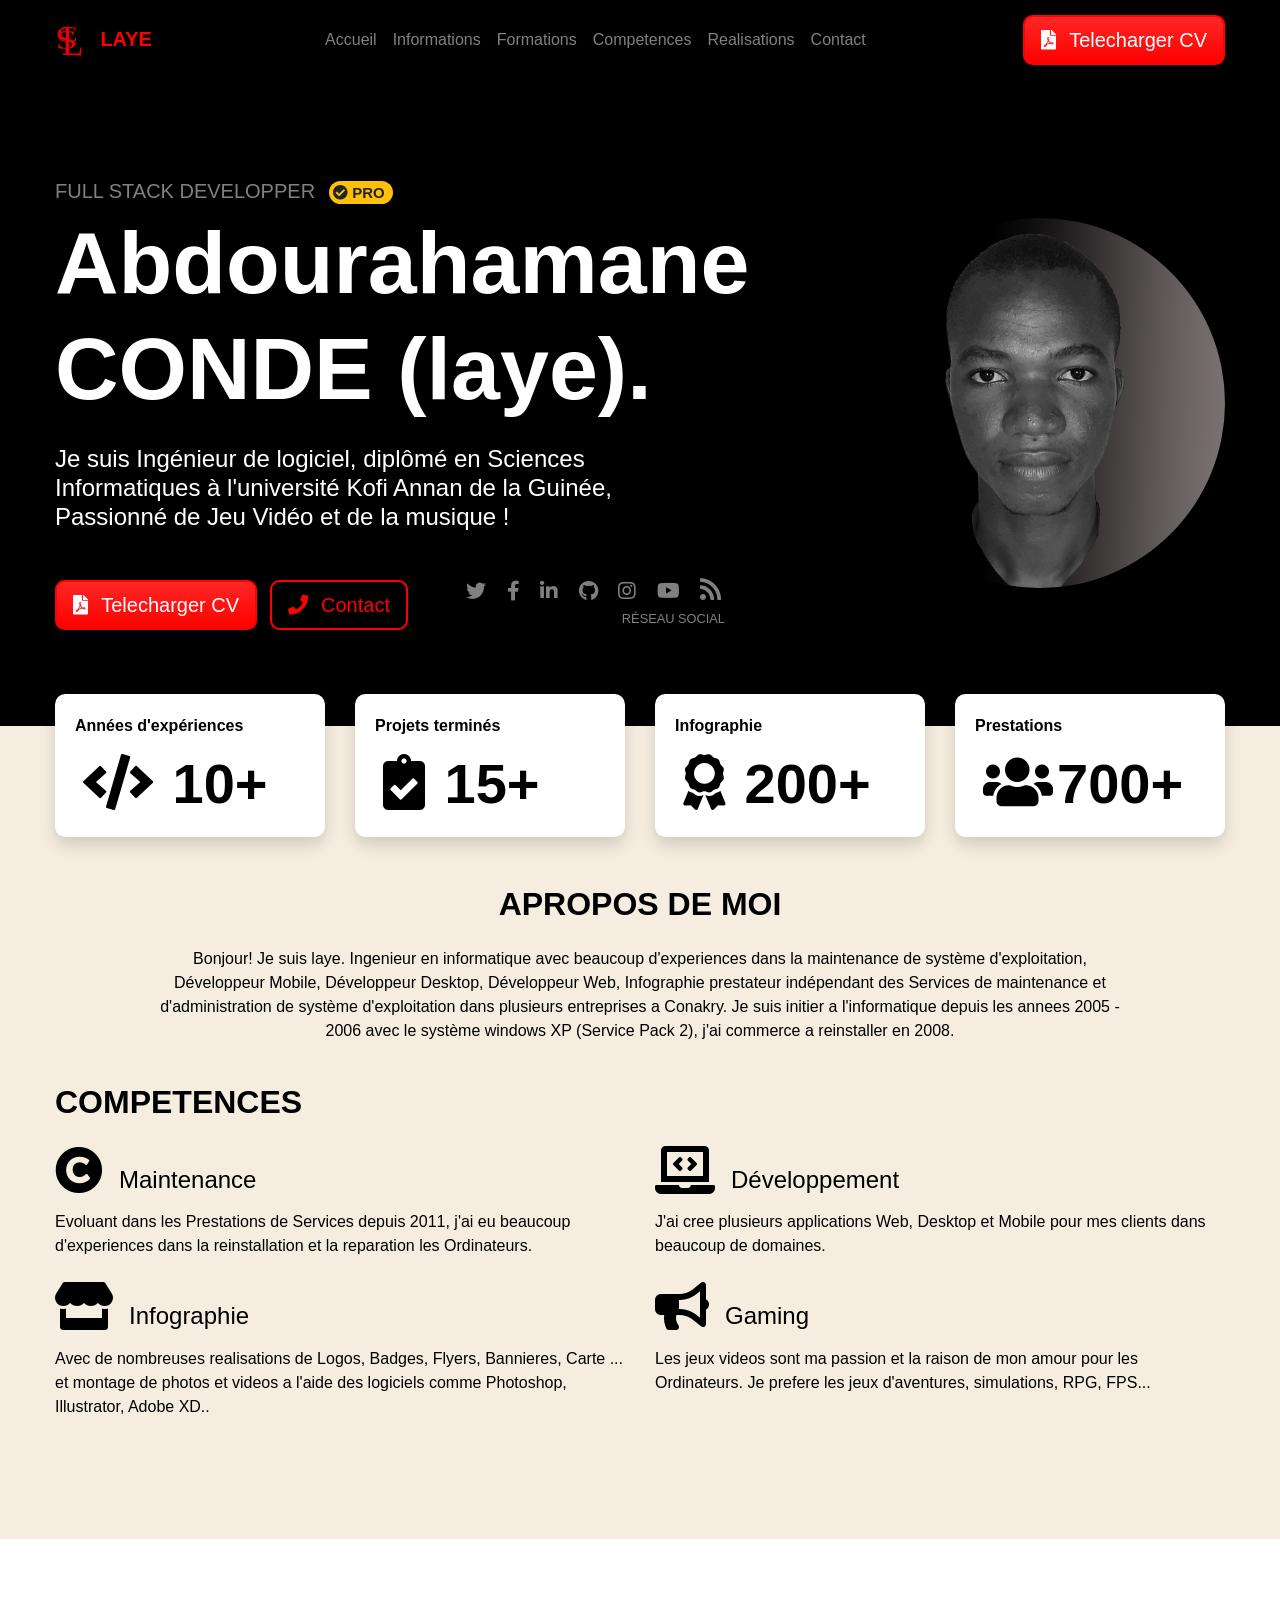
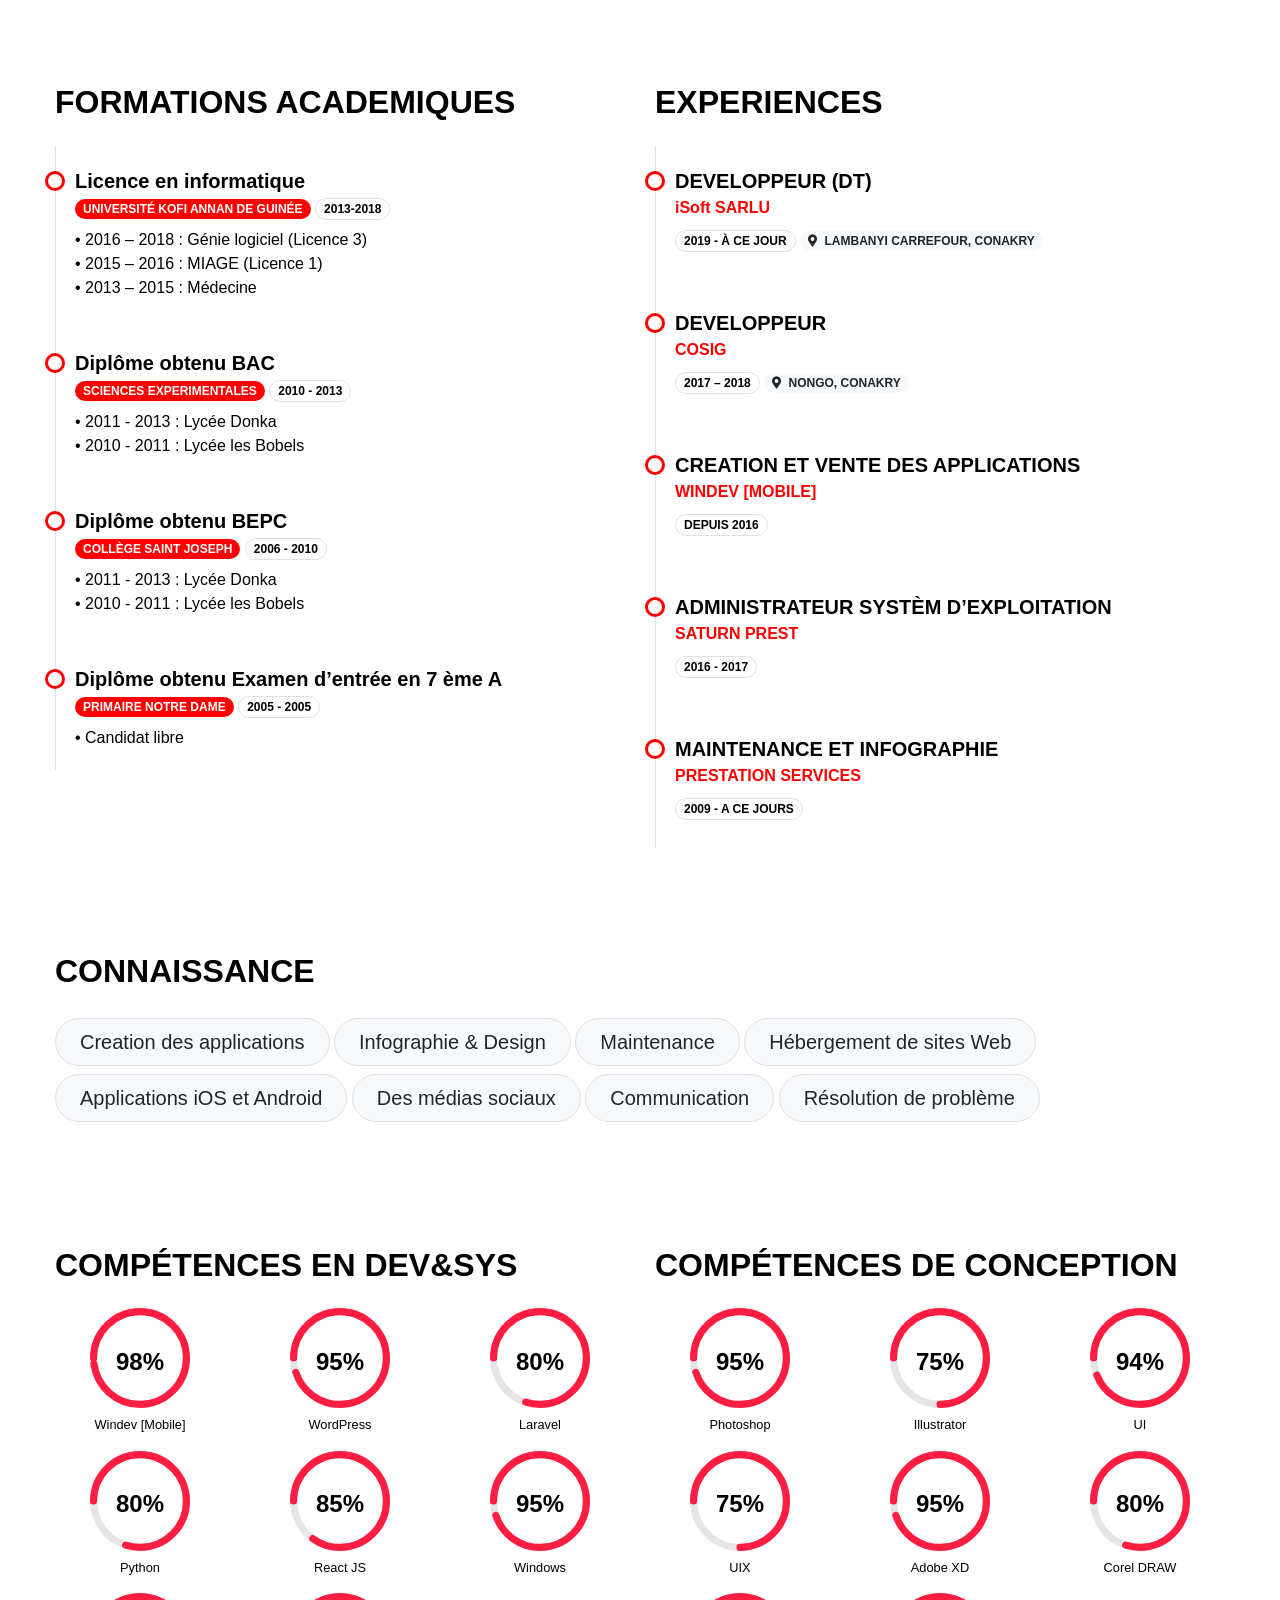
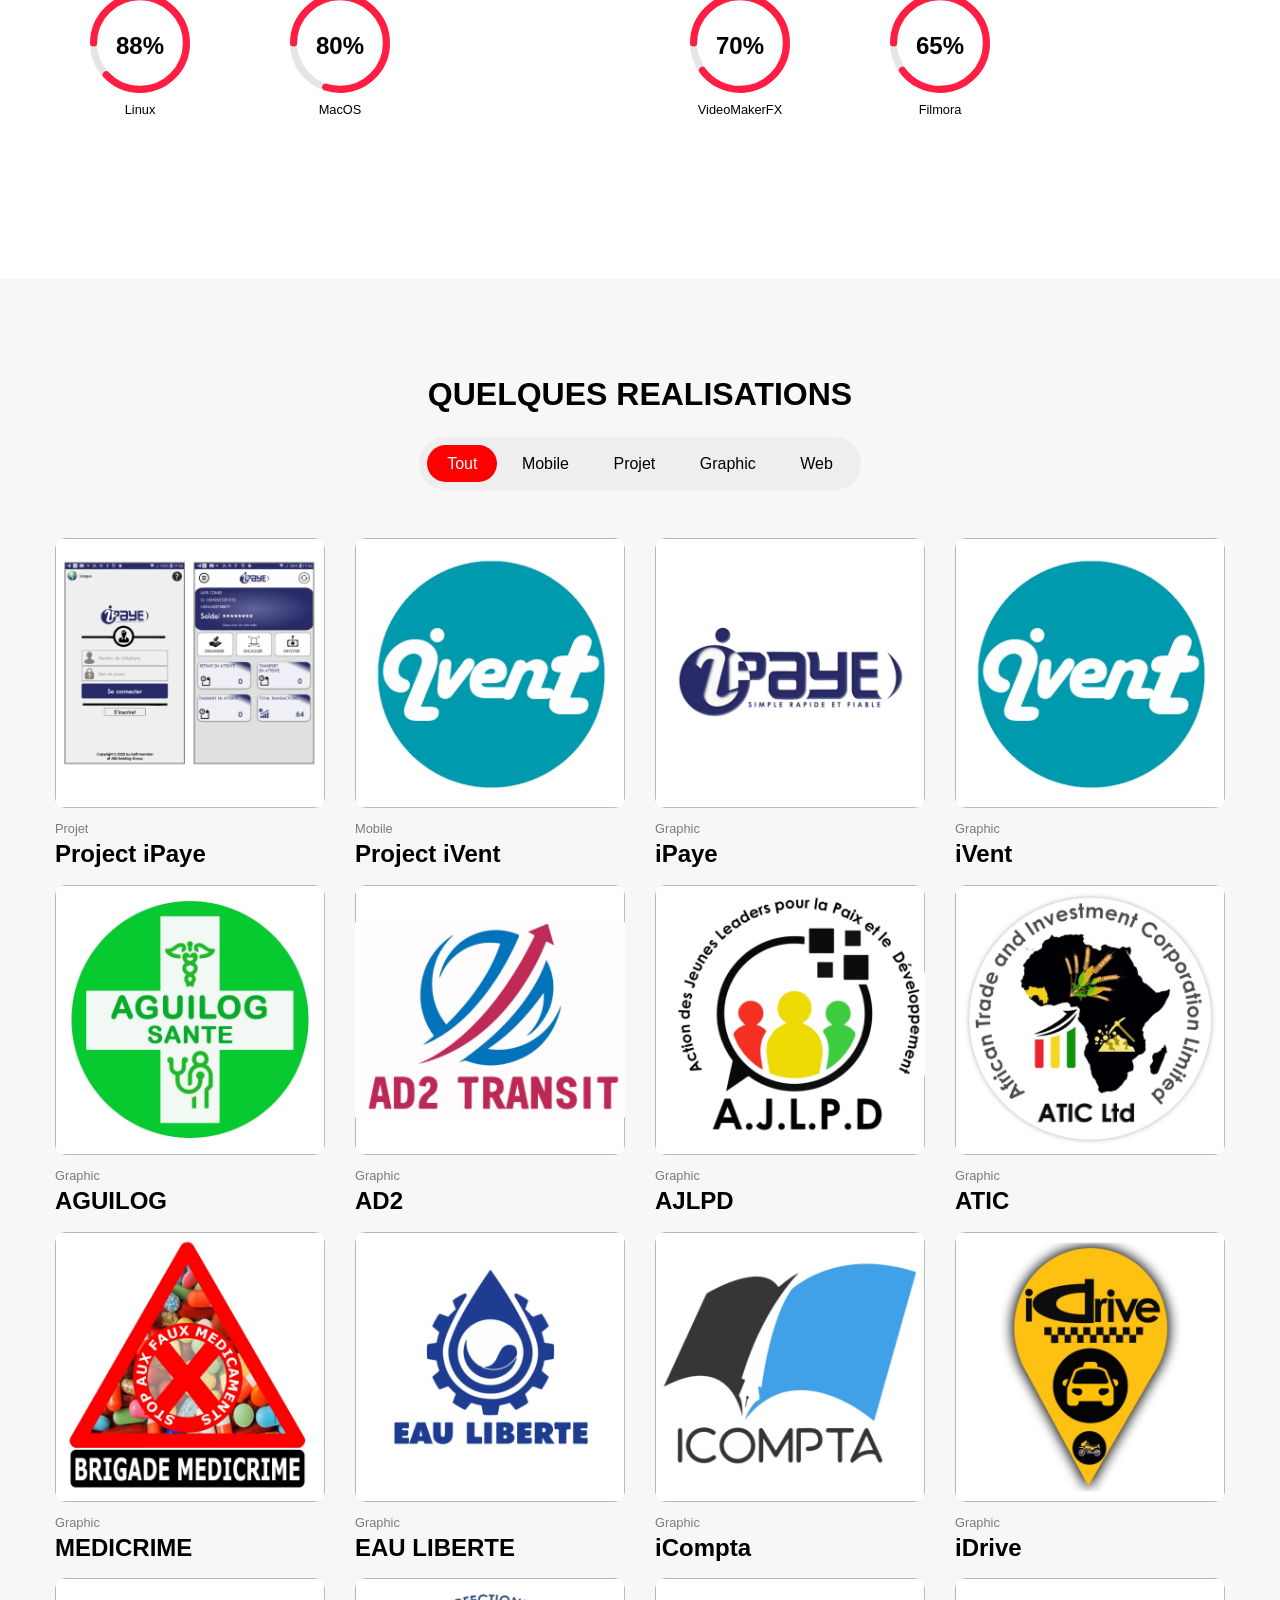
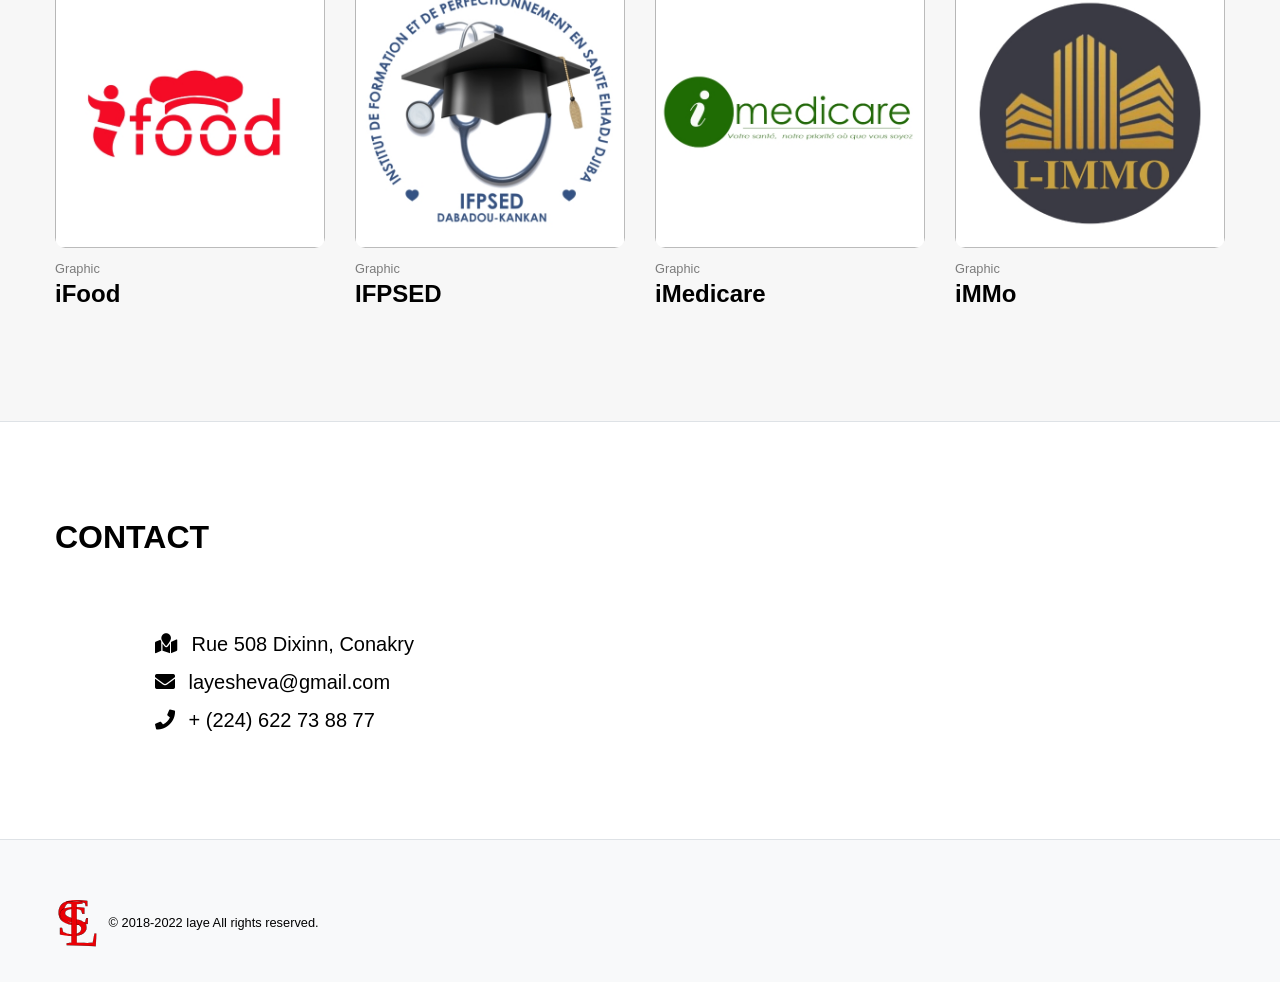
==== commit 7bd8508f: "qlq reals" ====
--- a/index.html
+++ b/index.html
@@ -606,7 +606,7 @@
 			<div class="container">
 				<div class="row">
 					<div class="col-12">
-						<div class="h2 mb-xl-4 mb-lg-4 mb-md-3 mb-3 text-center text-uppercase font-weight-bold mb-4">REALISATIONS</div>
+						<div class="h2 mb-xl-4 mb-lg-4 mb-md-3 mb-3 text-center text-uppercase font-weight-bold mb-4">QUELQUES REALISATIONS</div>
 					</div>
 				</div>
 				<!-- Portfolio Item Row Start -->
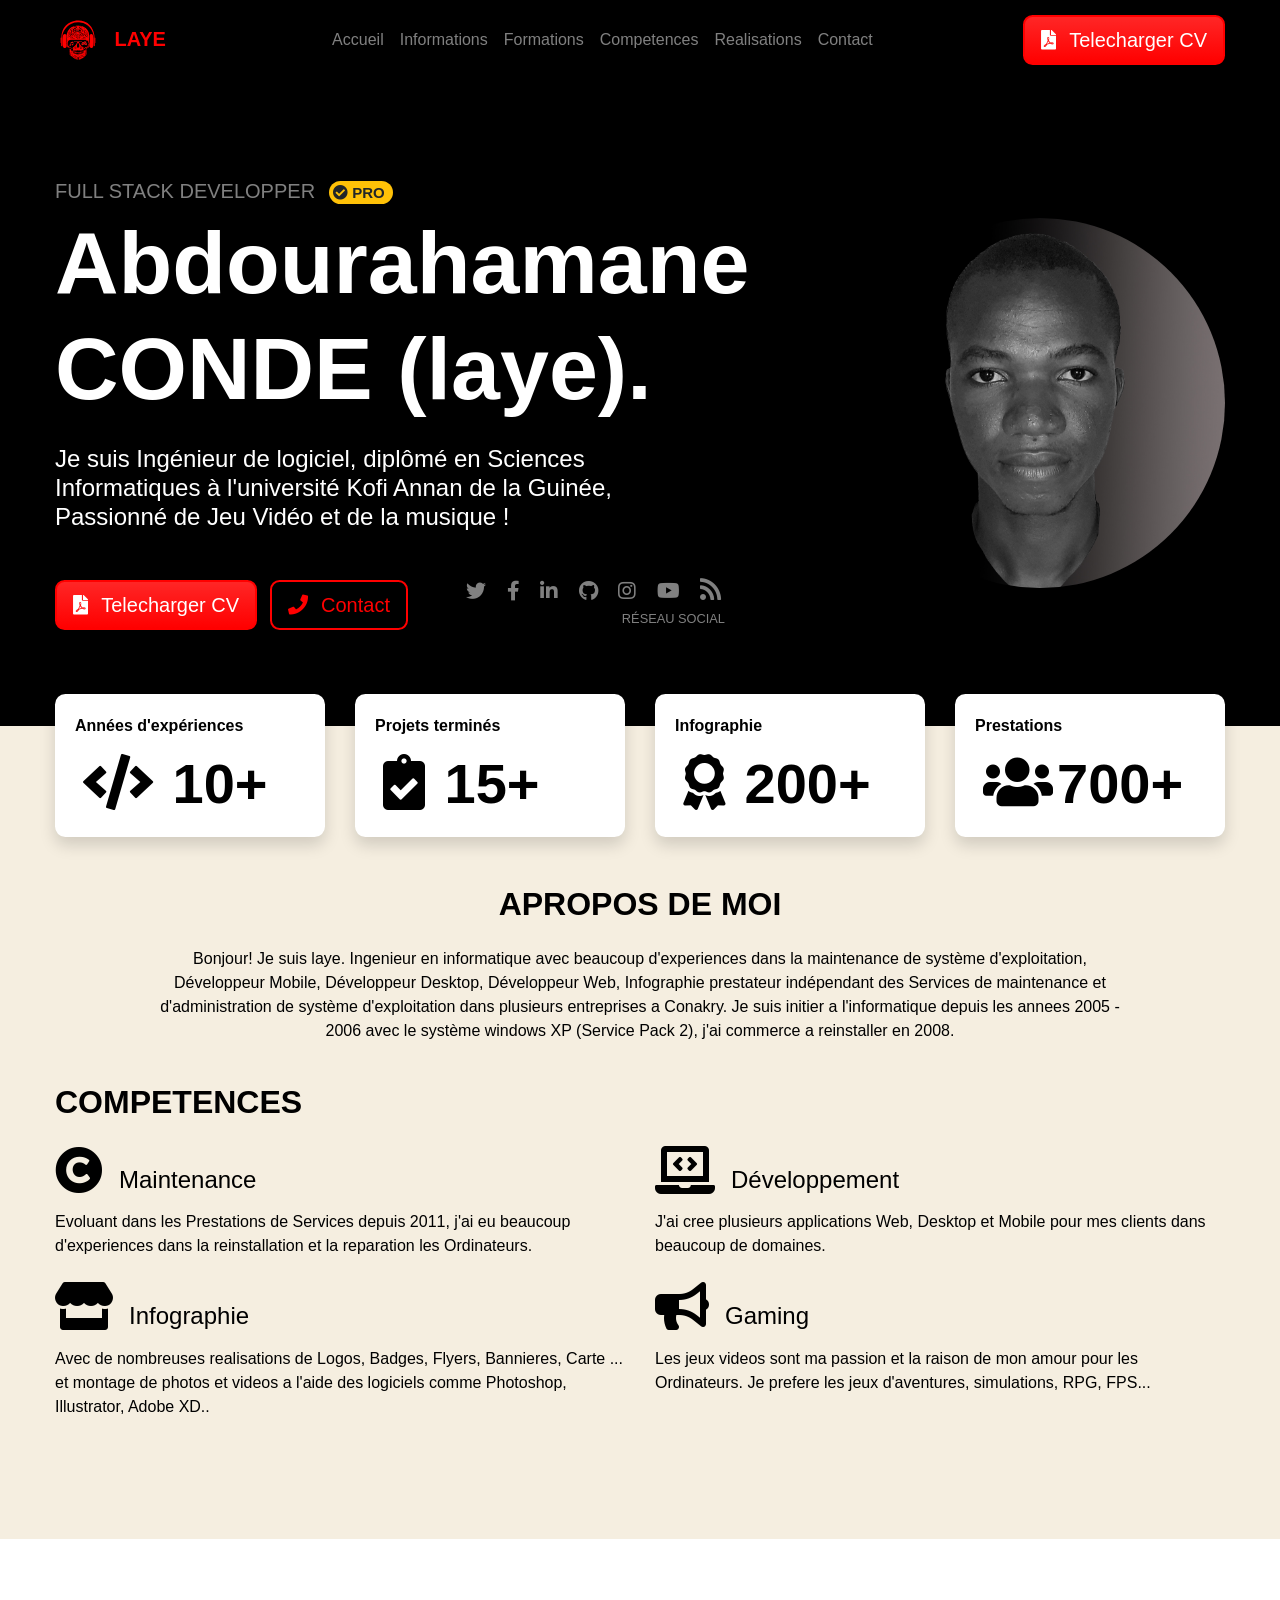
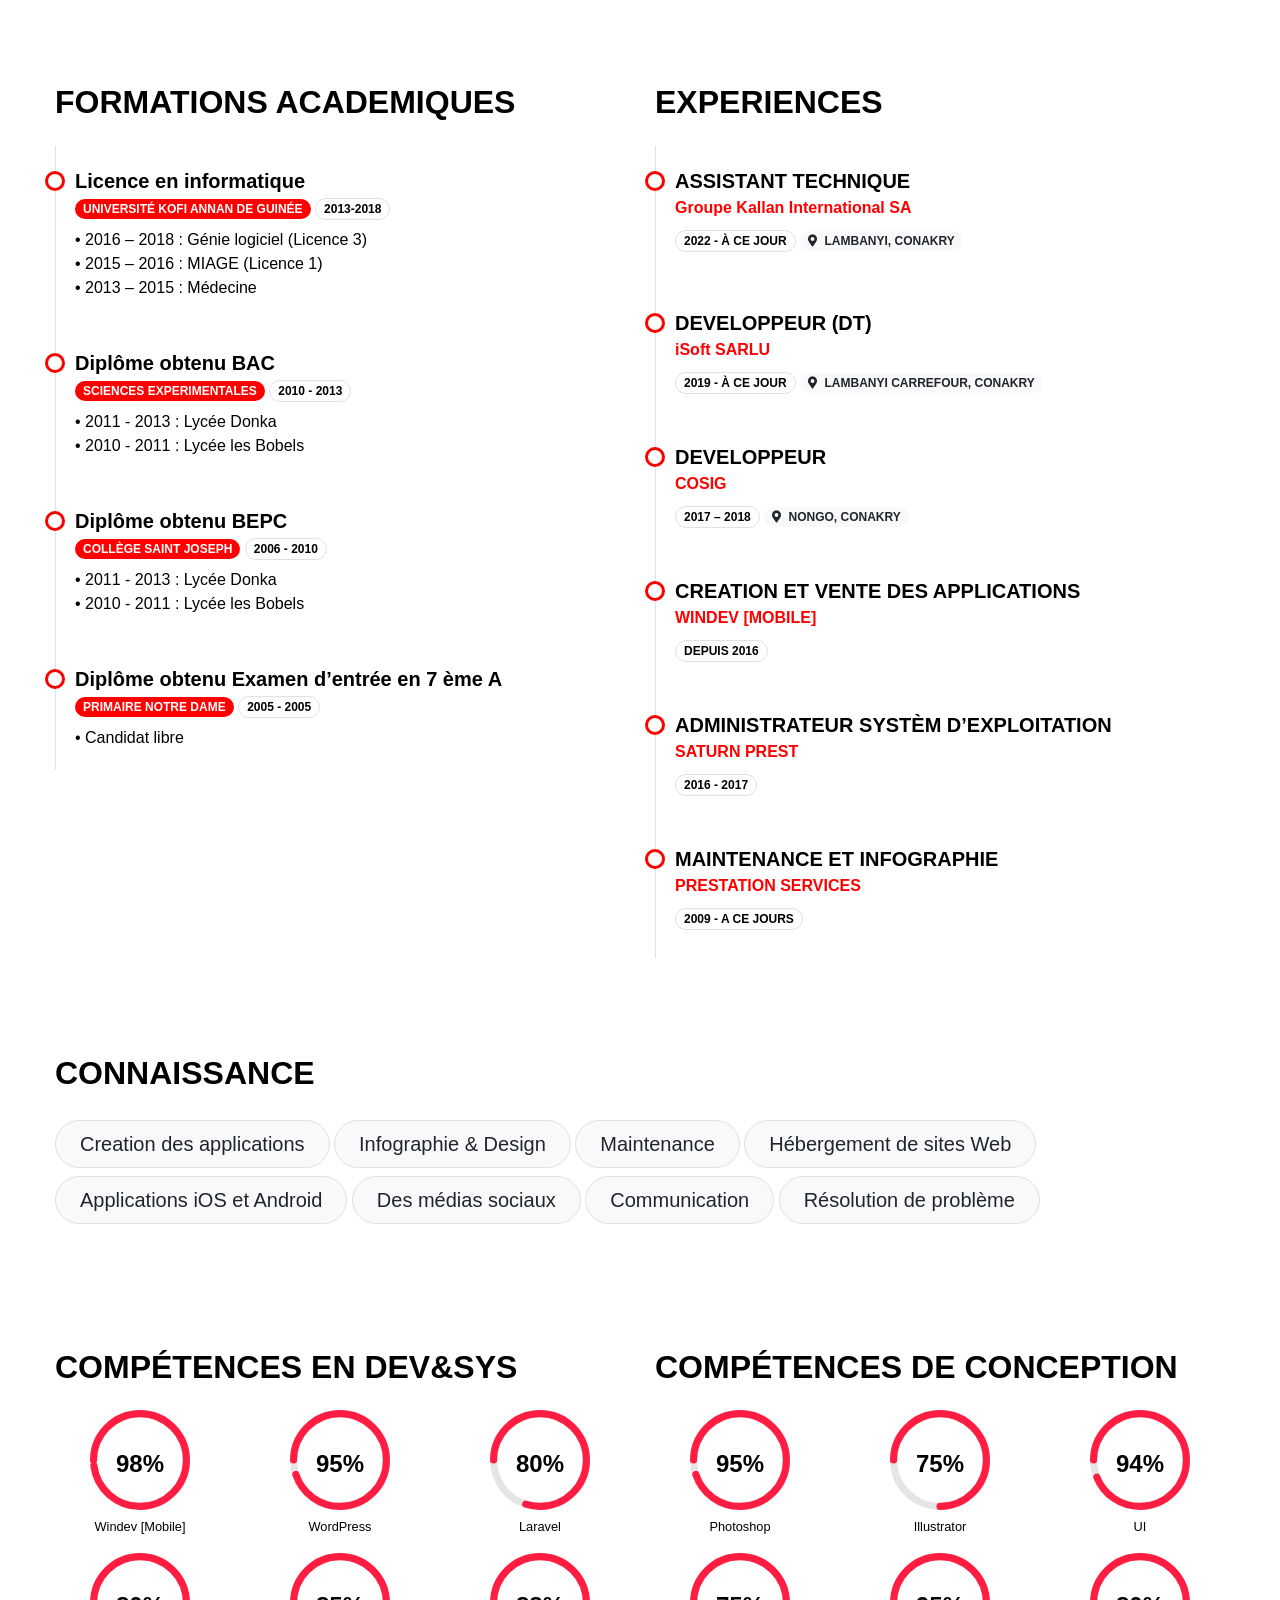
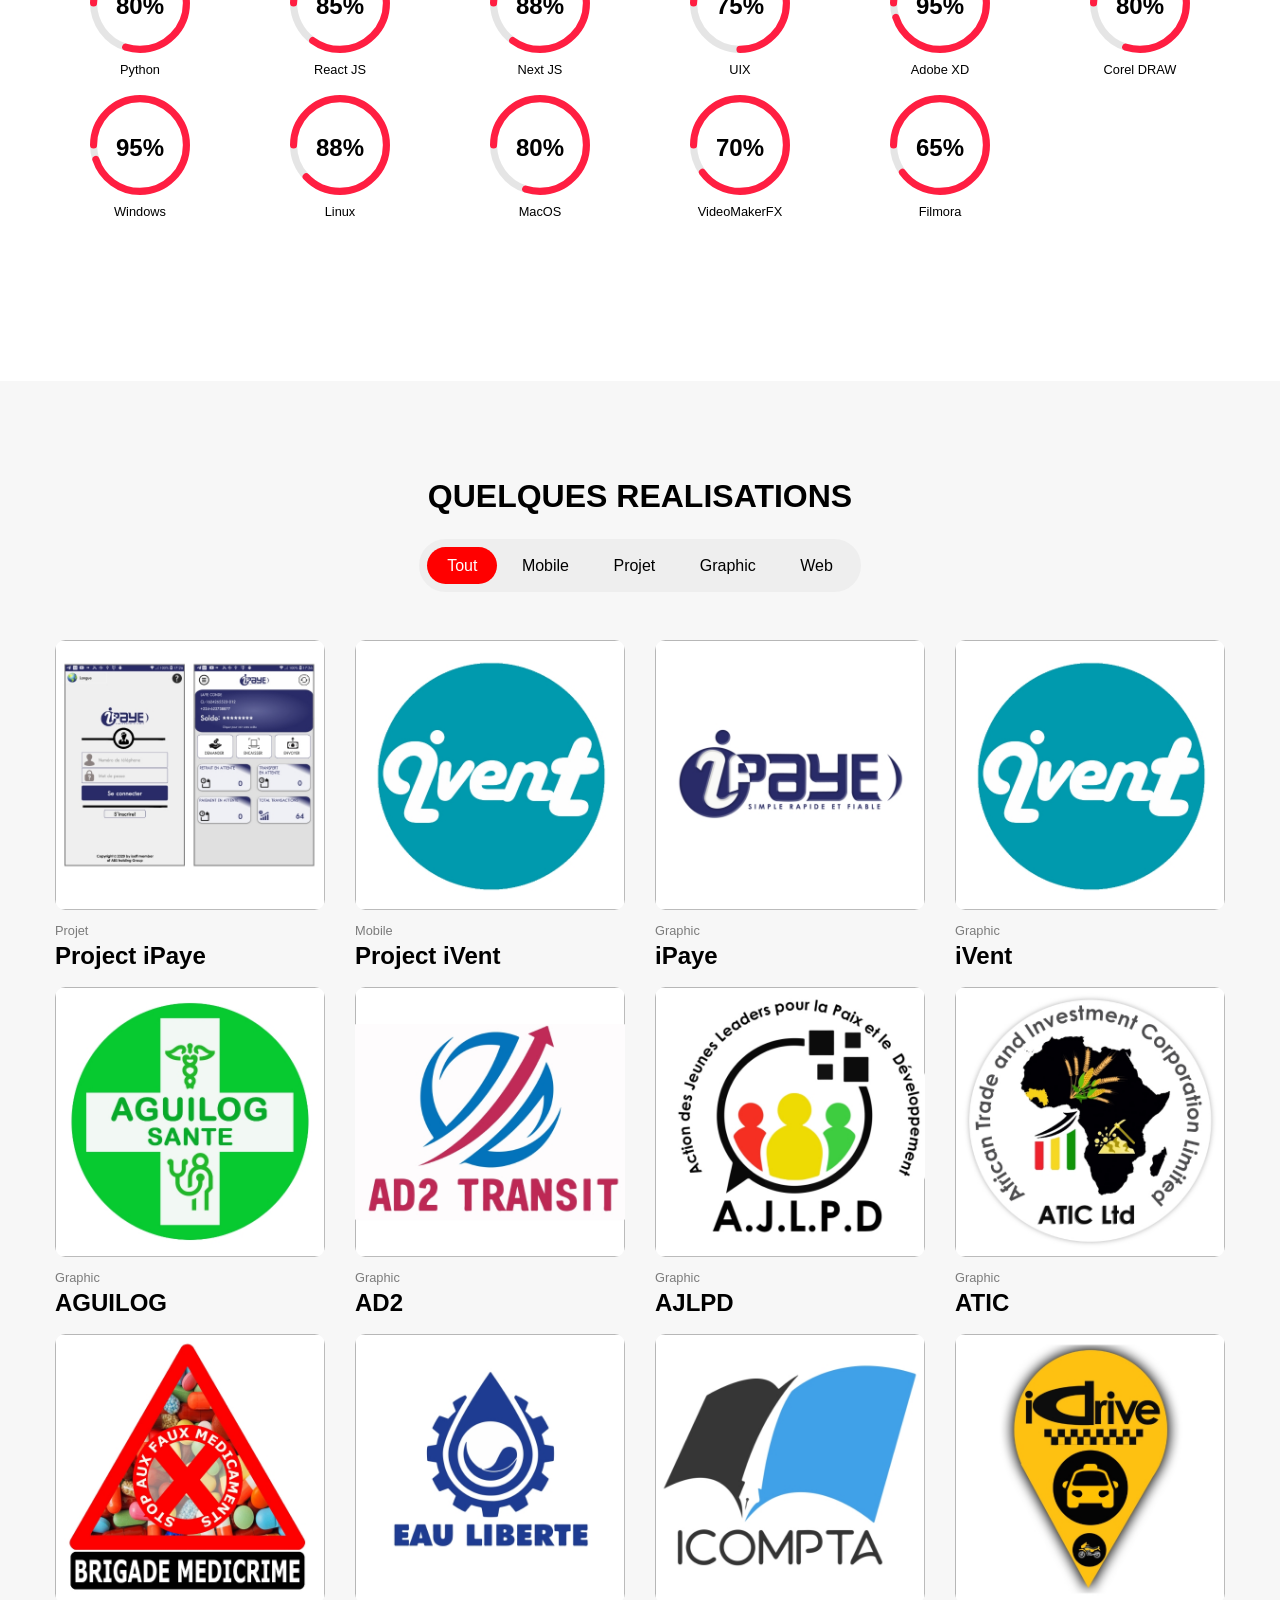
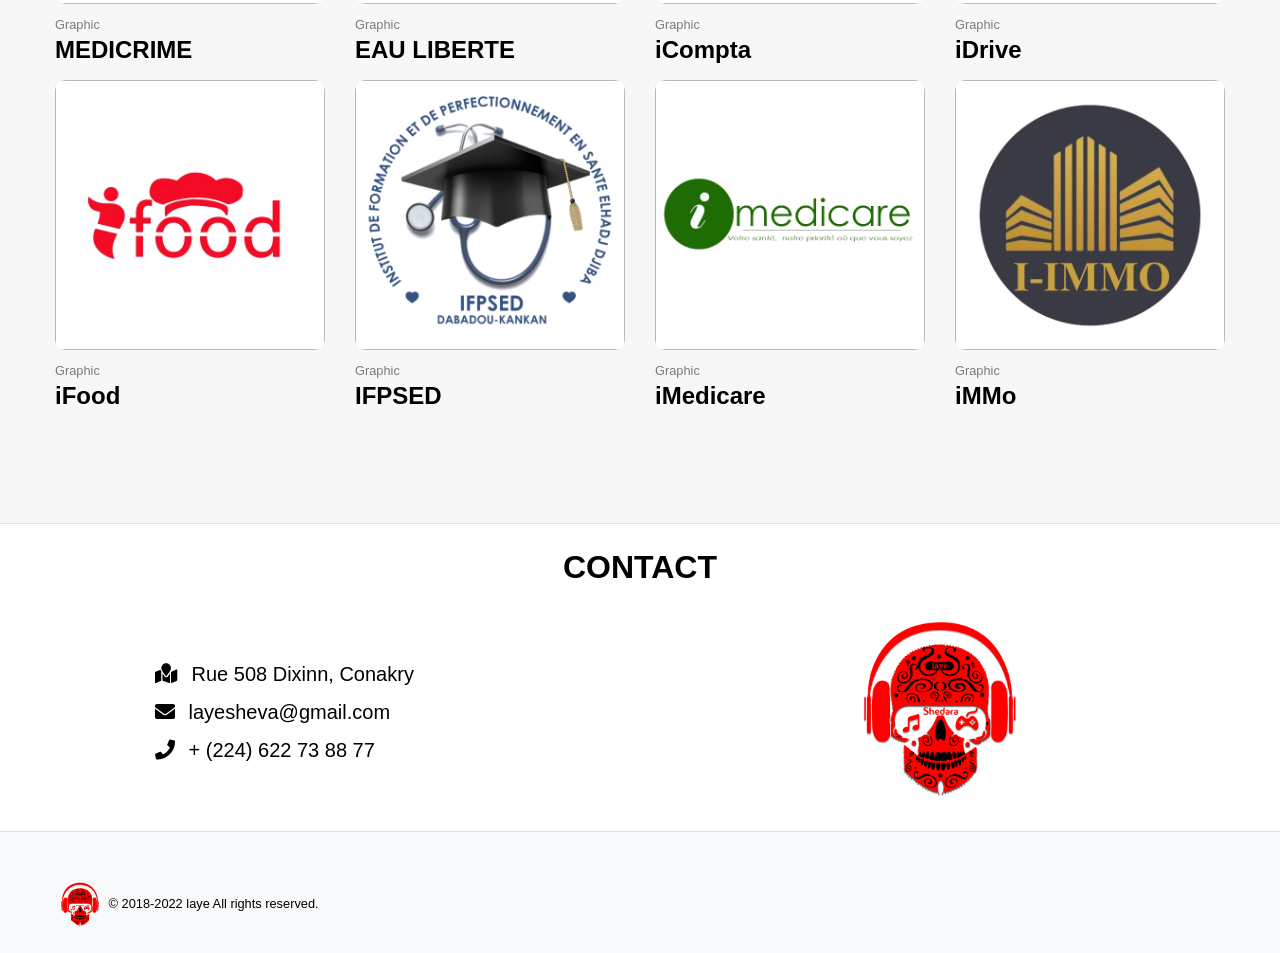
==== commit 52435e1d: "2023" ====
--- a/index.html
+++ b/index.html
@@ -385,13 +385,13 @@
 						<div class="card-timeline">
 							<div class="card border-0 ">
 								<div class="card-body border-0 mb-2">
-									<div class="card-title lead font-weight-bold mb-0">DEVELOPPEUR (DT)</div>
-									<div class="mb-2 text-primary font-weight-bold">iSoft SARLU</div>
+									<div class="card-title lead font-weight-bold mb-0">ASSISTANT TECHNIQUE</div>
+									<div class="mb-2 text-primary font-weight-bold">Groupe Kallan International SA</div>
 									<div class="small rounded-pill px-2 py-1 text-uppercase badge border mb-2">
-										2019 - à ce jour
+										2022 - à ce jour
 									</div>
 									<div class="small rounded-pill px-2 py-1 text-uppercase badge badge-light mb-2">
-										<i class="fa fa-map-marker-alt mr-1"></i> Lambanyi Carrefour, Conakry
+										<i class="fa fa-map-marker-alt mr-1"></i> Lambanyi, Conakry
 									</div>
 								</div>
 								<!-- /.card-body -->
@@ -424,7 +424,20 @@
 								</div> -->
 								<!-- /.card-body -->
 							<!-- </div> --> 
-							<div class="card border-0 mb-2">
+							<div class="card border-0 mb-0">
+									<div class="card-body border-0">
+										<div class="card-title lead font-weight-bold mb-0">DEVELOPPEUR (DT)</div>
+										<div class="mb-2 text-primary font-weight-bold">iSoft SARLU</div>
+										<div class="small rounded-pill px-2 py-1 text-uppercase badge border mb-2">
+											2019 - à ce jour
+										</div>
+										<div class="small rounded-pill px-2 py-1 text-uppercase badge badge-light mb-2">
+											<i class="fa fa-map-marker-alt mr-1"></i> Lambanyi Carrefour, Conakry
+										</div>
+									</div>
+									<!-- /.card-body -->
+							</div>
+							<div class="card border-0 mb-0">
 									<div class="card-body border-0">
 										<div class="card-title lead font-weight-bold mb-0">DEVELOPPEUR</div>
 										<div class="mb-2 text-primary font-weight-bold">COSIG</div>
@@ -437,7 +450,7 @@
 									</div>
 									<!-- /.card-body -->
 							</div>
-							<div class="card border-0 mb-2">
+							<div class="card border-0 mb-0">
 									<div class="card-body border-0">
 										<div class="card-title lead font-weight-bold mb-0">CREATION ET VENTE DES APPLICATIONS</div>
 										<div class="mb-2 text-primary font-weight-bold">WINDEV [MOBILE]</div>
@@ -447,7 +460,7 @@
 									</div>
 									<!-- /.card-body -->
 							</div>
-							<div class="card border-0 mb-2">
+							<div class="card border-0 mb-0">
 								<div class="card-body border-0">
 									<div class="card-title lead font-weight-bold mb-0">ADMINISTRATEUR SYSTÈM D’EXPLOITATION</div>
 									<div class="mb-2 text-primary font-weight-bold">SATURN PREST</div>
@@ -457,7 +470,7 @@
 								</div>
 								<!-- /.card-body -->
 							</div>
-							<div class="card border-0 mb-2">
+							<div class="card border-0 mb-0">
 								<div class="card-body border-0">
 									<div class="card-title lead font-weight-bold mb-0">MAINTENANCE ET INFOGRAPHIE</div>
 									<div class="mb-2 text-primary font-weight-bold">PRESTATION SERVICES</div>
@@ -524,6 +537,12 @@
 								<div class="small">React JS</div>
 							</div>
 							<div class="col-md-4 col-6 mb-3 text-center">
+								<div class="circle-progress" data-value="0.85">
+									<div class="strong">88%</div>
+								</div>
+								<div class="small">Next JS</div>
+							</div>
+							<div class="col-md-4 col-6 mb-3 text-center">
 								<div class="circle-progress" data-value="0.95">
 									<div class="strong">95%</div>
 								</div>
@@ -963,11 +982,11 @@
 		-->
 		<!-- EOF-Section blog -->
 		<div id="contact" class="border-top position-relative overflow-hidden">
-			<div class="pt-xl-8 pt-lg-6 pt-md-5 pt-4 pb-xl-8 pb-lg-6 pb-md-5 pb-4">
+			<div class="pt-xl-8-2 pt-lg-6-2 pt-md-5-2 pt-4 pb-xl-8-2 pb-lg-6-2 pb-md-5-2 pb-4">
 				<div class="container">
 					<div class="row">
 						<div class="col-12">
-							<div class="h2 mb-xl-4 mb-lg-4 mb-md-3 mb-3  font-weight-bold mb-4 text-uppercase">Contact</div>
+							<div class="h2 mb-xl-4 mb-lg-4 mb-md-3 mb-3  font-weight-bold mb-4 text-uppercase text-center">Contact</div>
 						</div>
 						<!-- /.col-12-->
 					</div>
@@ -1008,6 +1027,9 @@
 									+ (224) 622 73 88 77
 								</div>
 							</div>
+						</div>
+						<div class="col-xl-4 offset-xl-1 col-lg-4 offset-lg-1 col-md-5 align-items-center d-flex justify-content-center order-md-1 order-0">
+							<img class="rounded-circle mb-5 mb-md-0 img-fluid" alt="image alt" src="assets/icons/lsc red.png" width="200" />
 						</div>
 					</div>
 				</div>
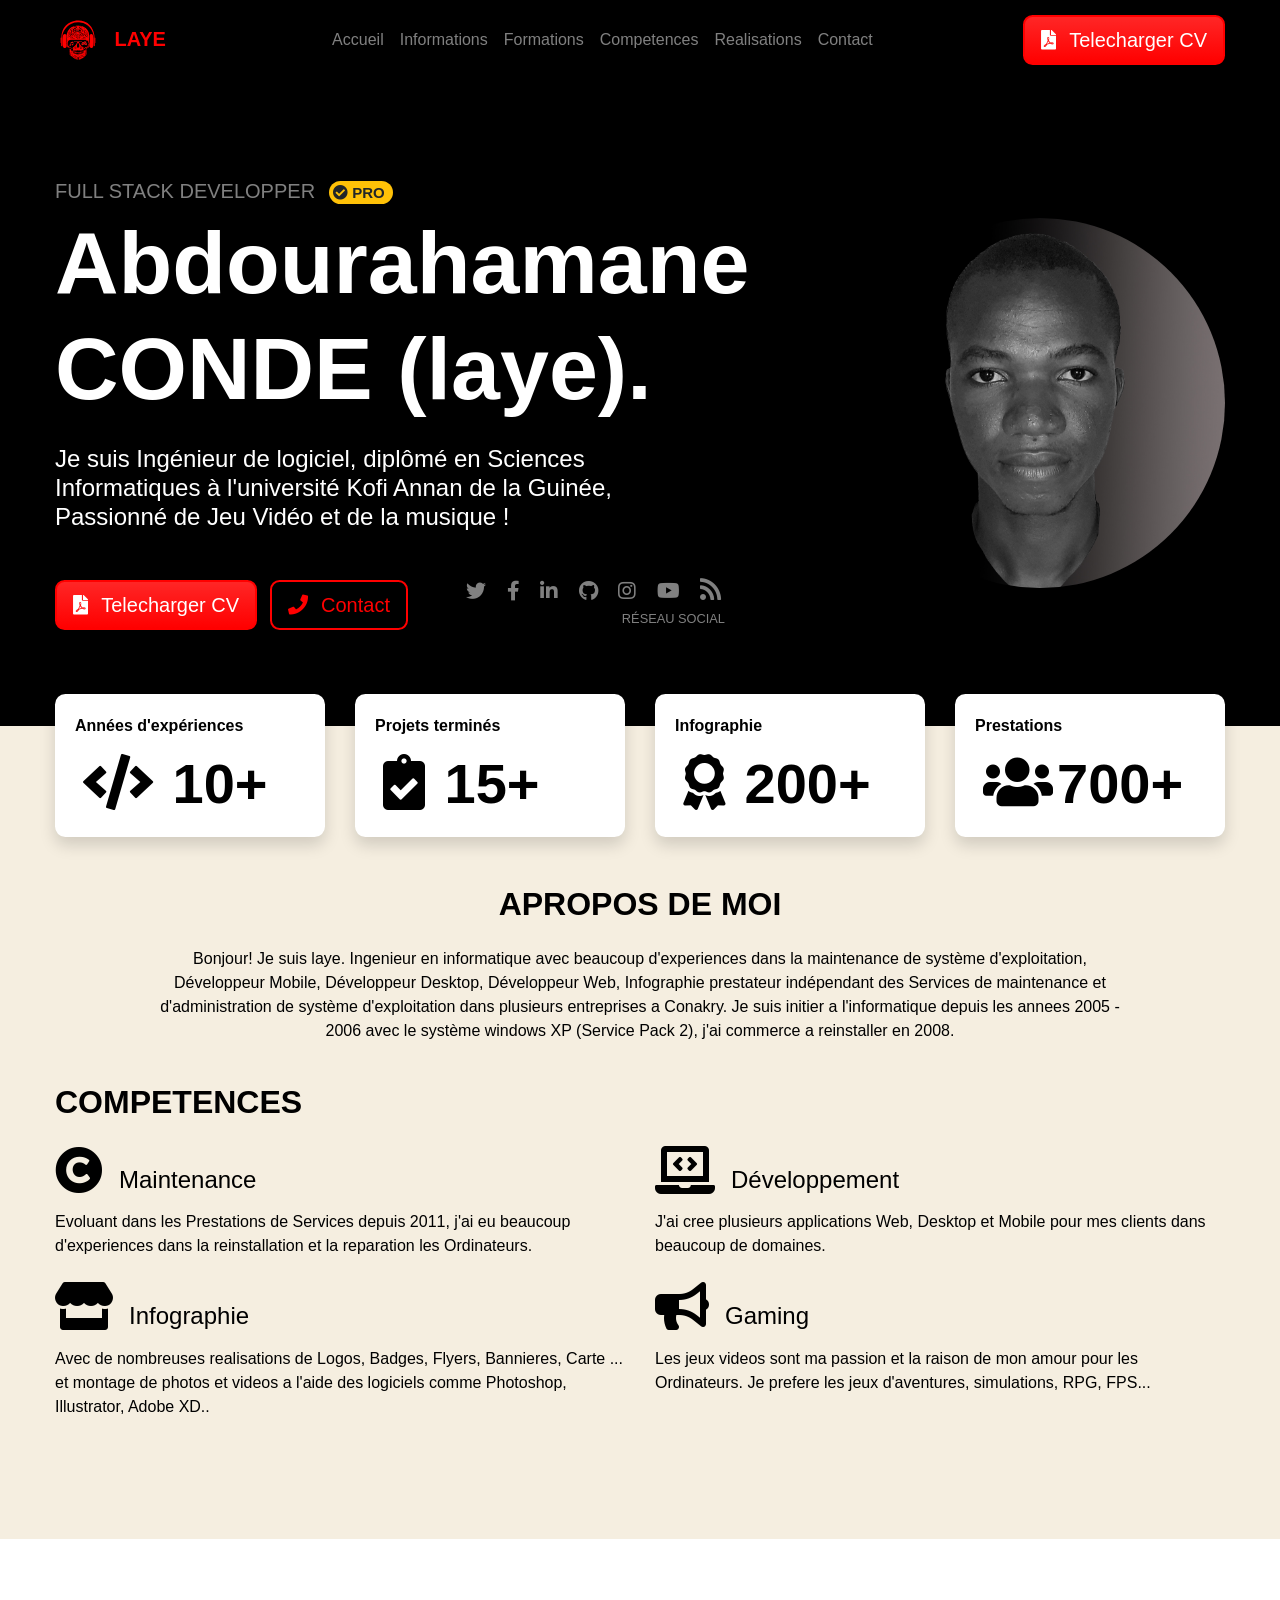
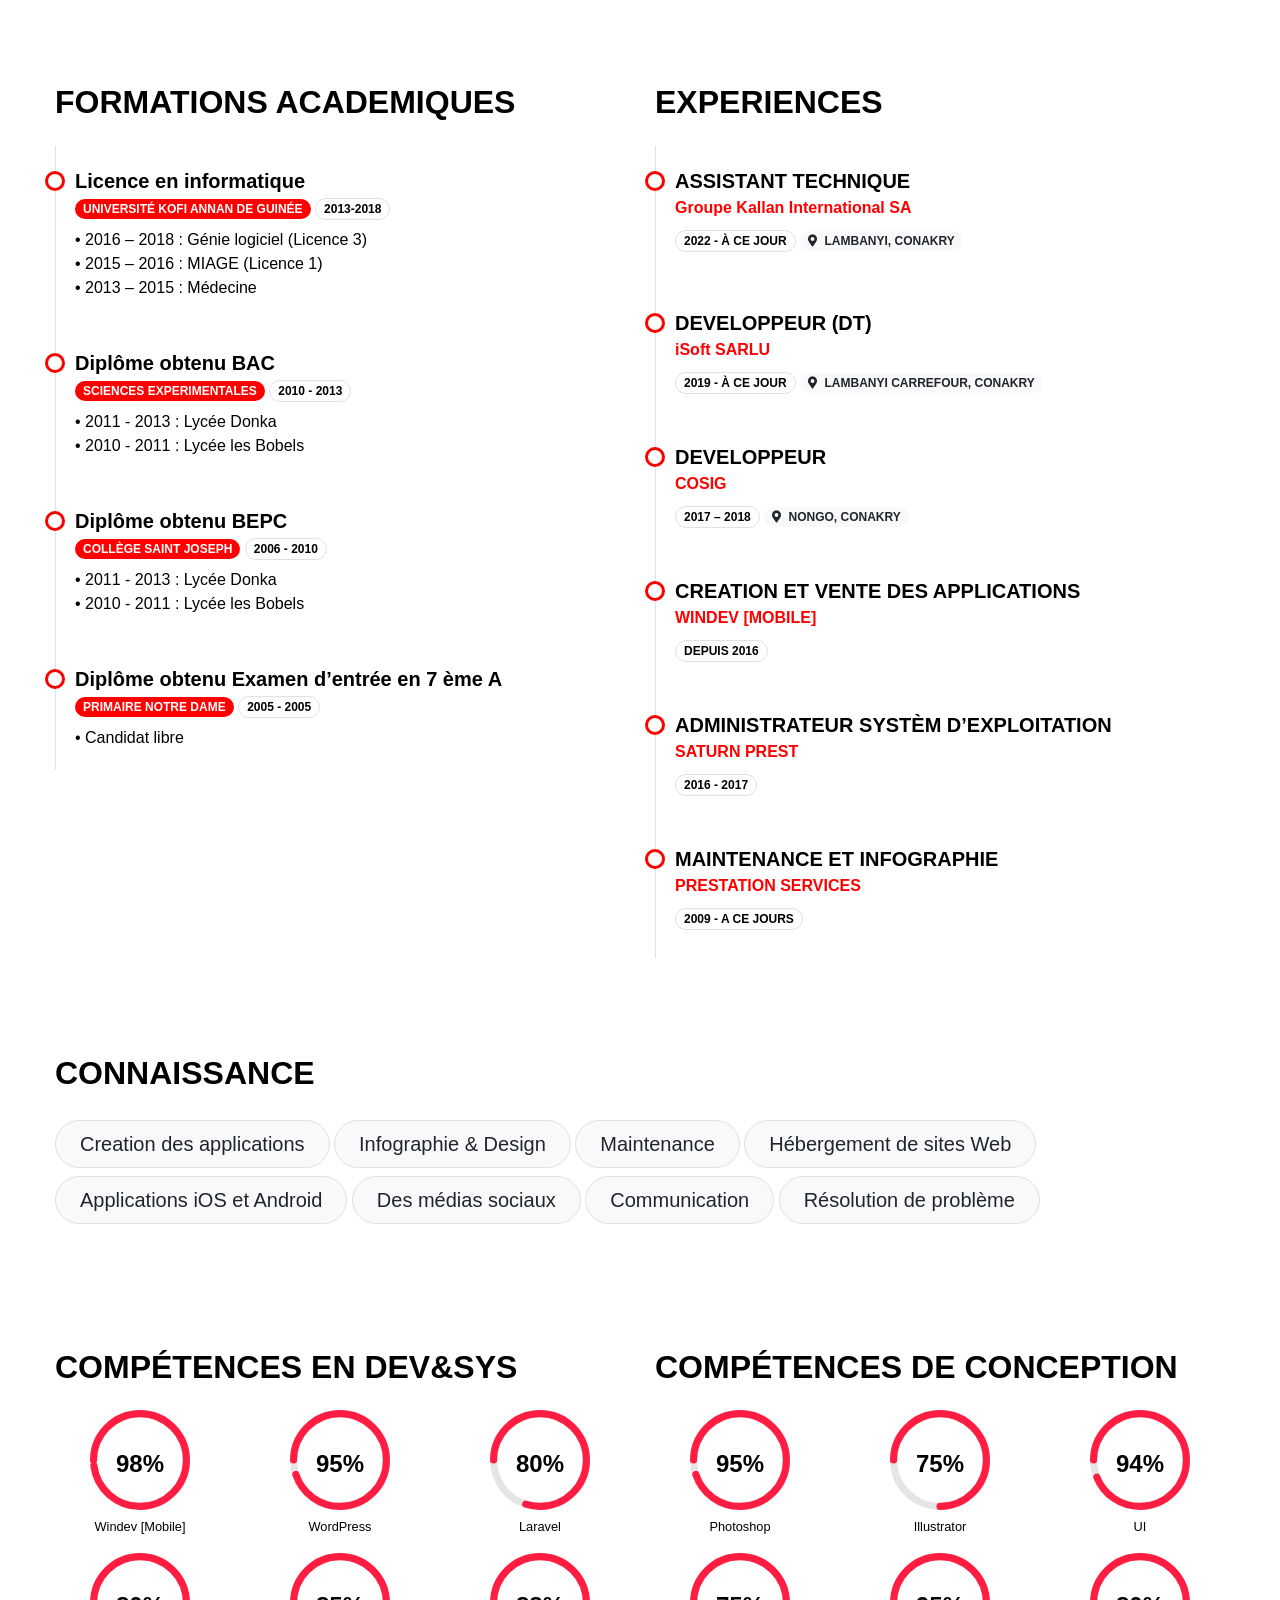
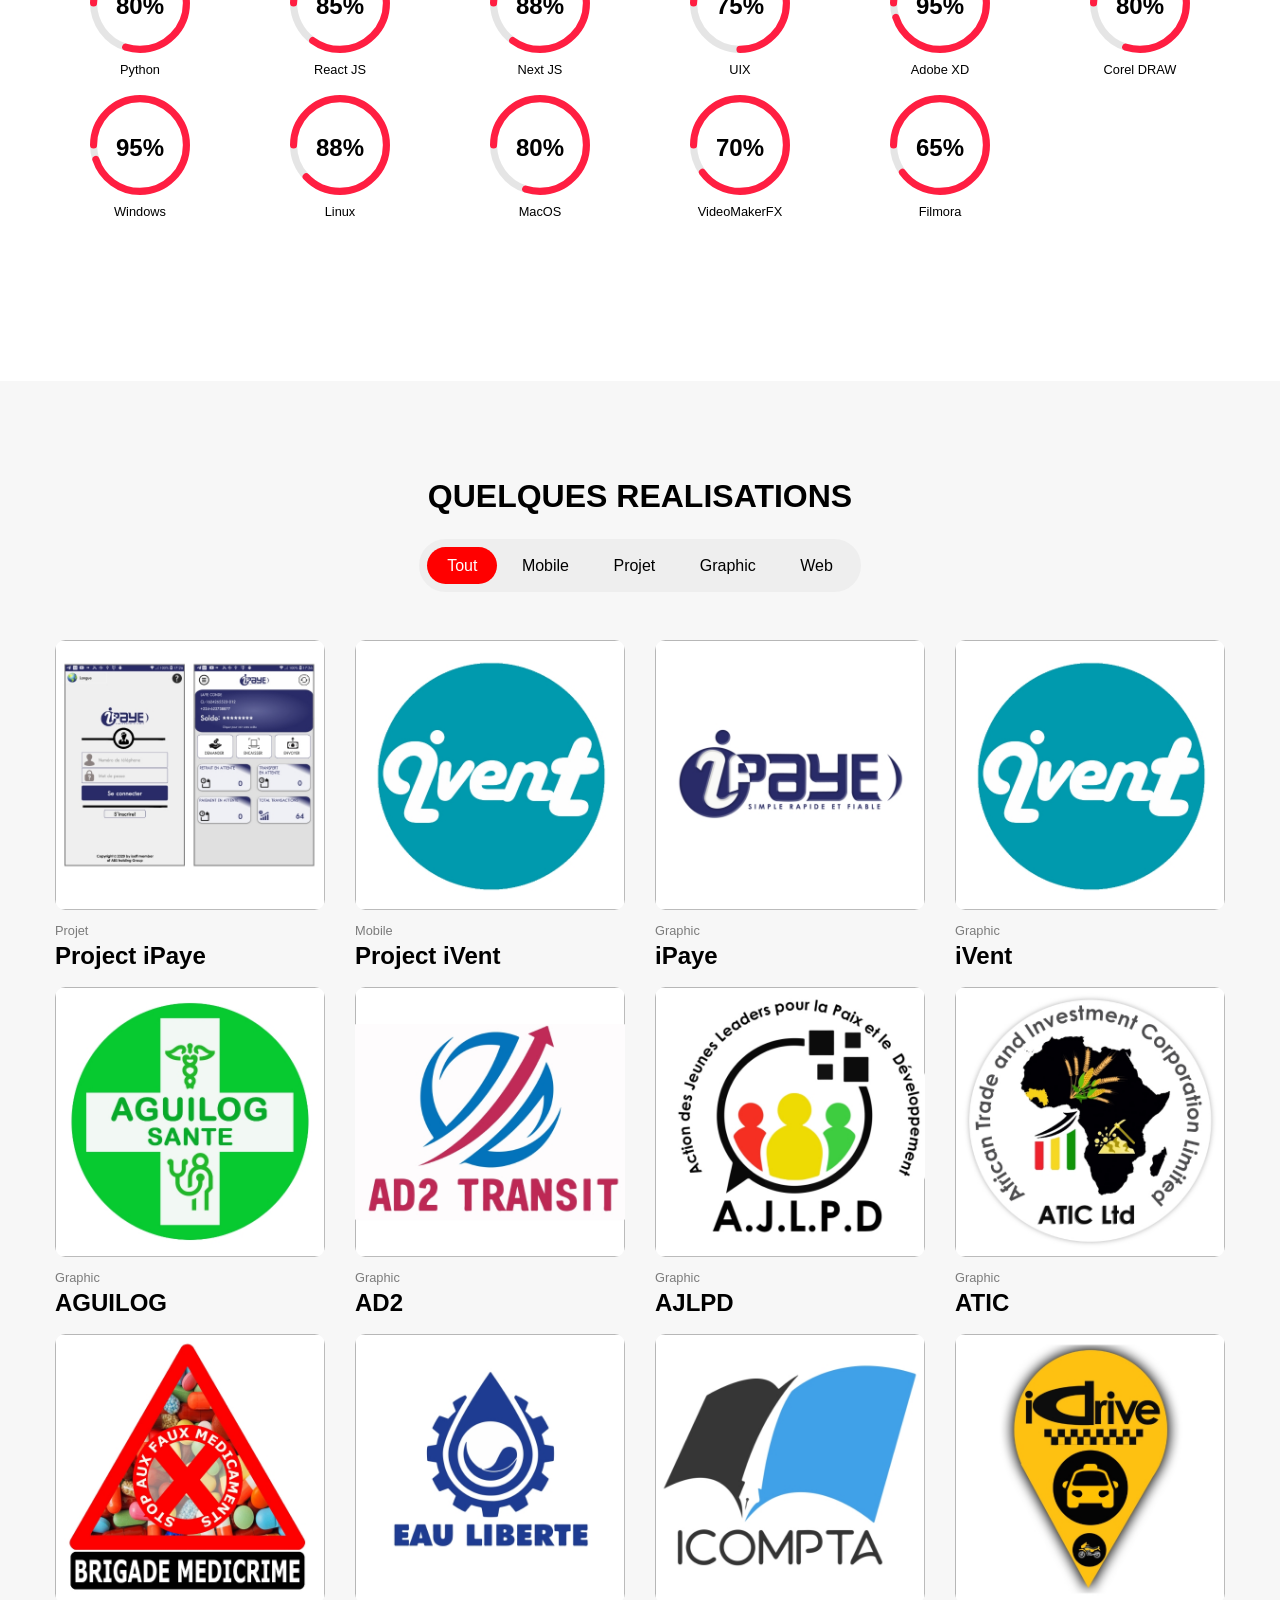
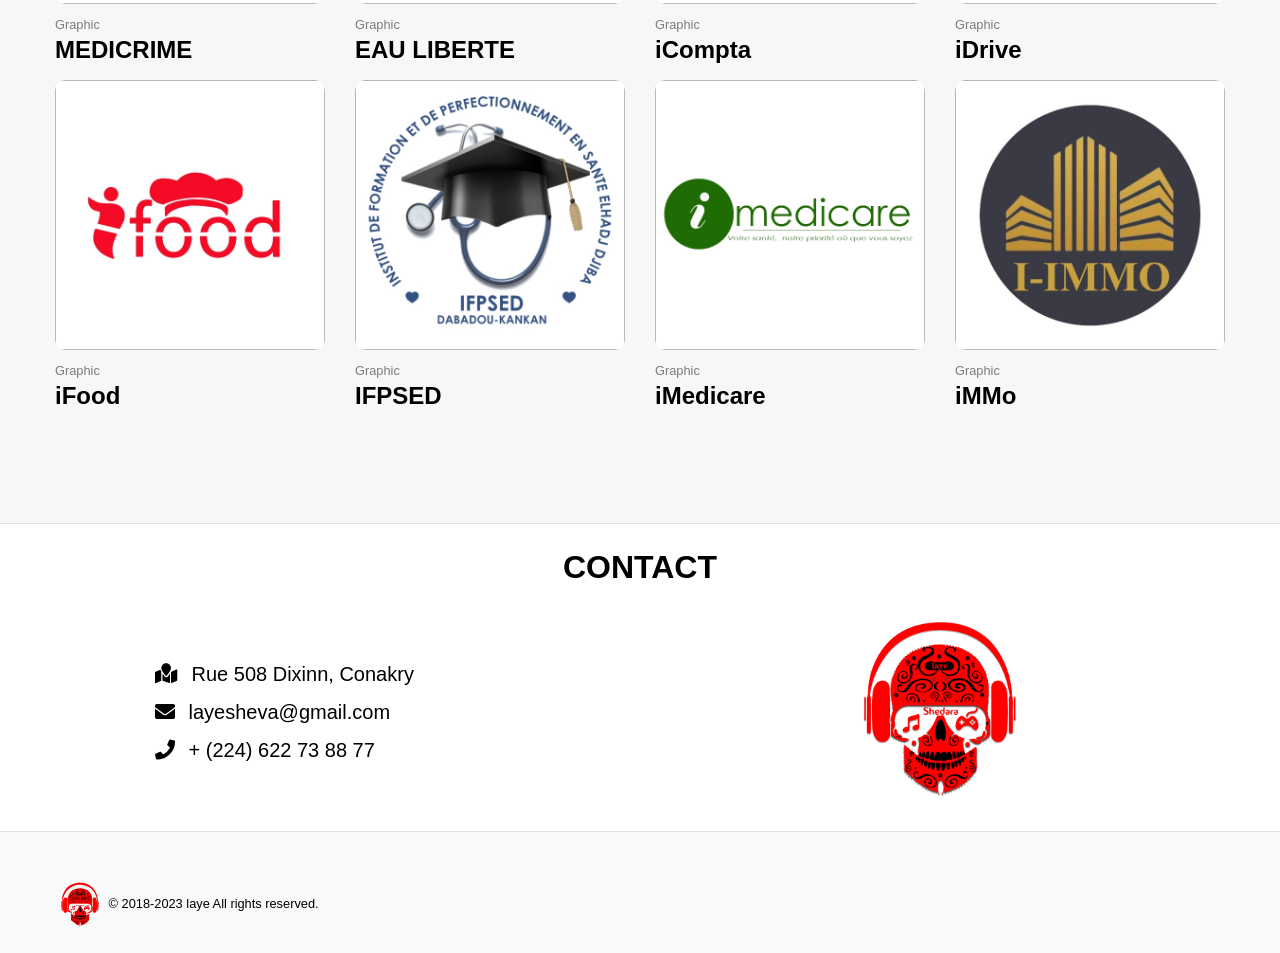
==== commit 24b6754b: "2023" ====
--- a/index.html
+++ b/index.html
@@ -1046,7 +1046,7 @@
 				<div class="row">
 					<div class="col-auto text-center">
 						<img class="logo-sm" src="assets/icons/lsc.svg" width="50" alt="Logo">
-						© 2018-2022 laye All rights reserved.
+						© 2018-2023 laye All rights reserved.
 					</div>
 				</div>
 			</div>
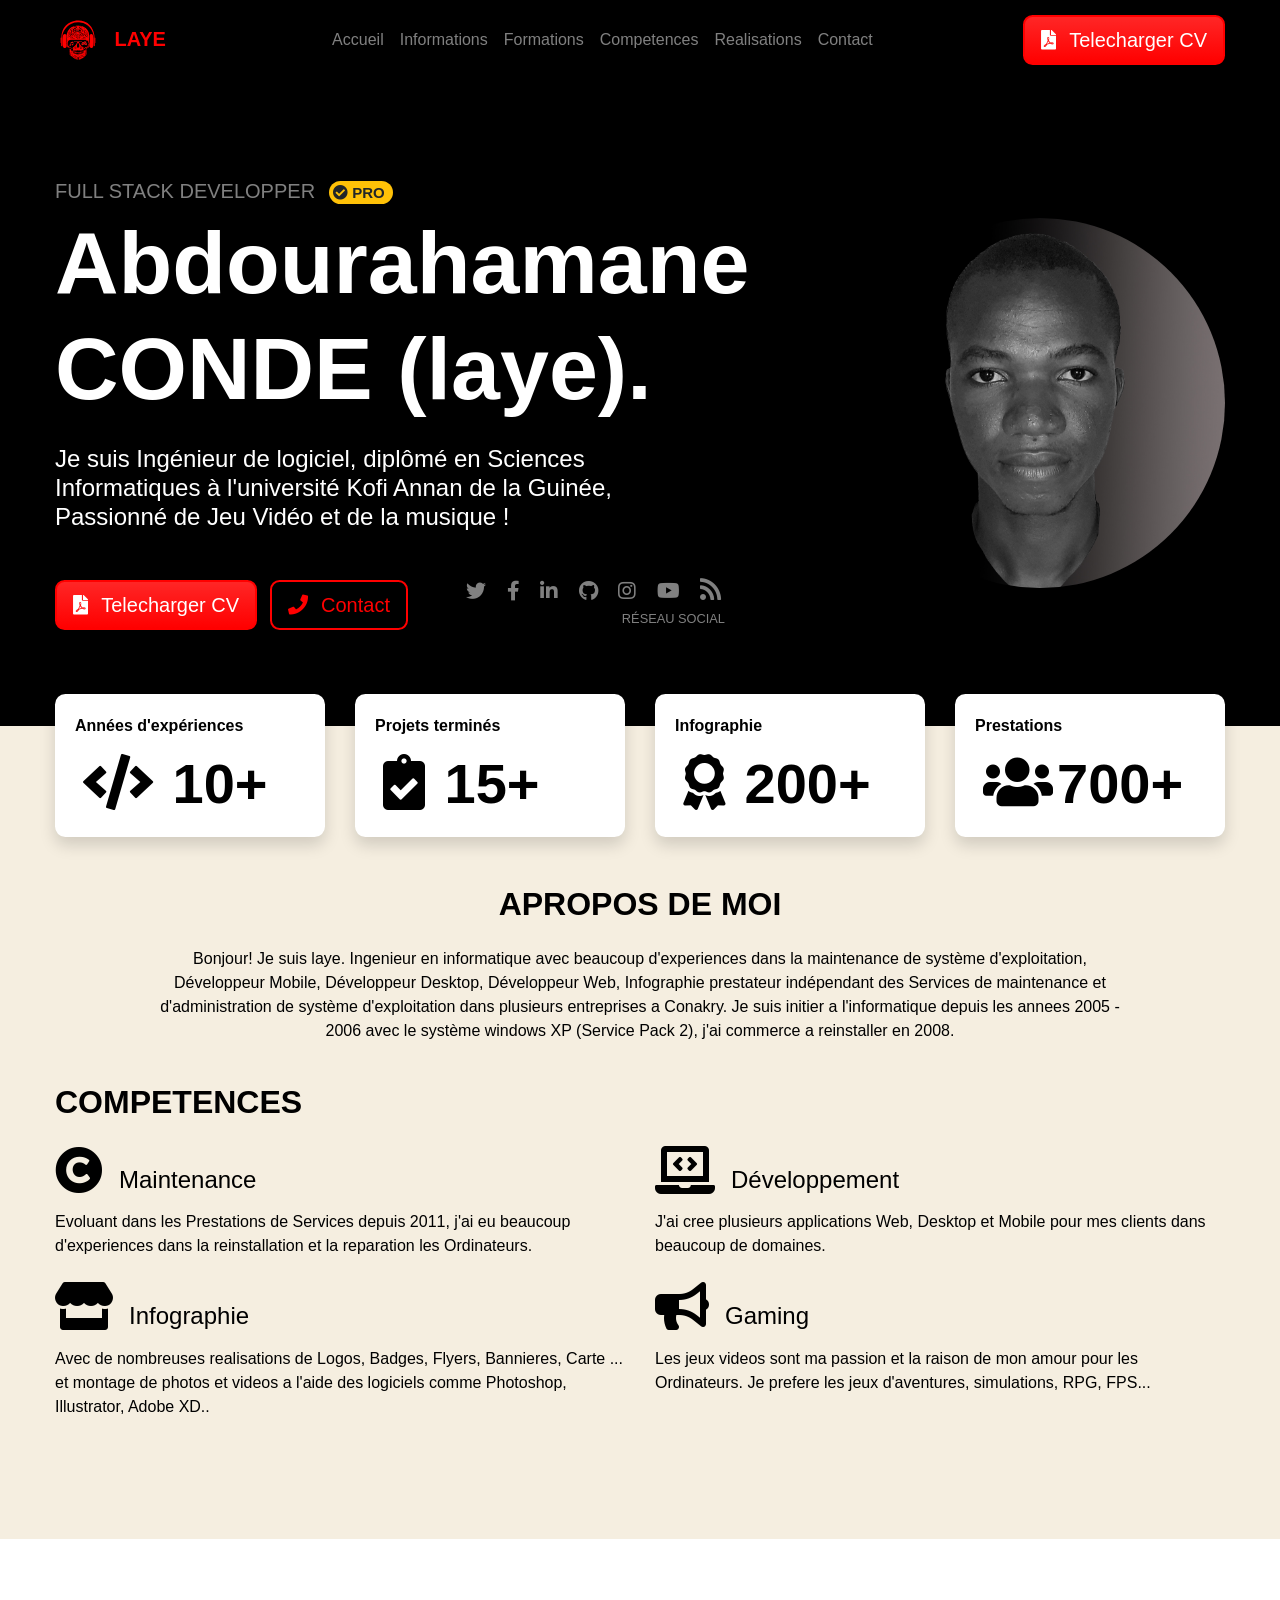
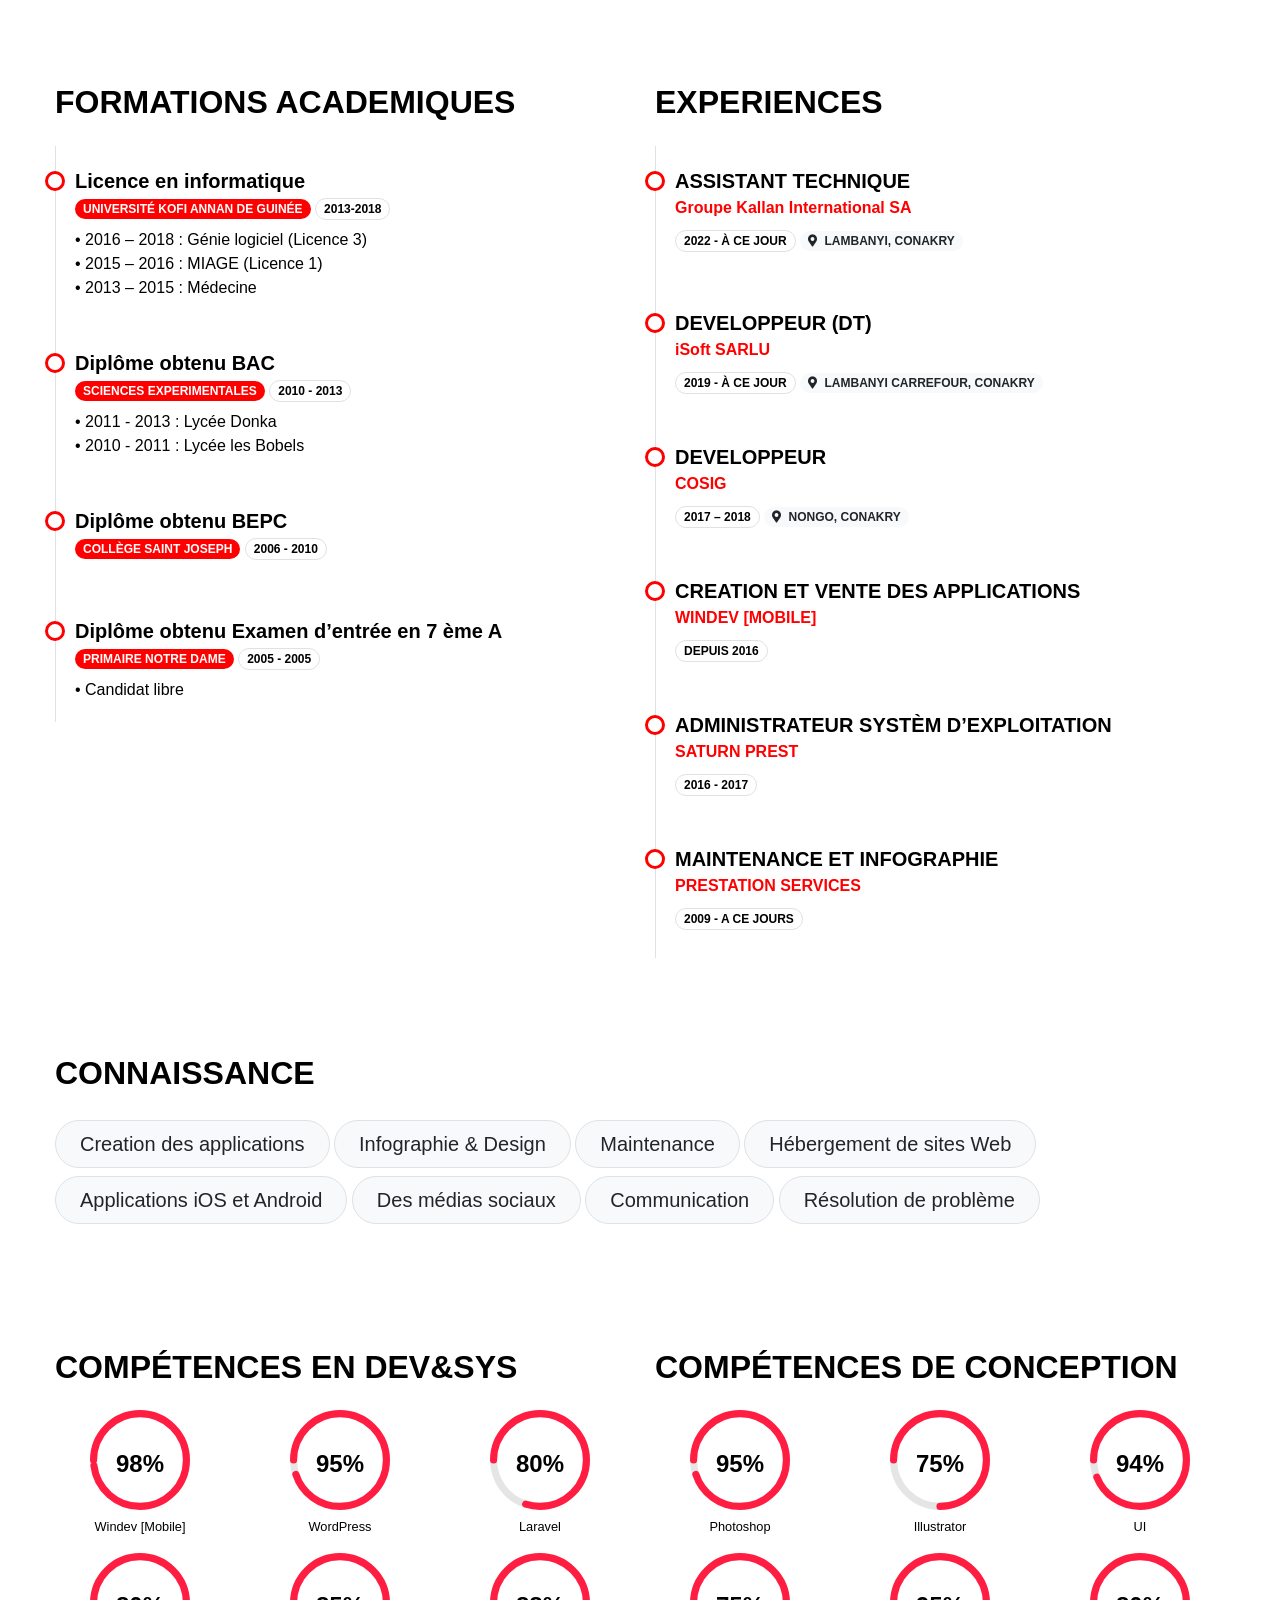
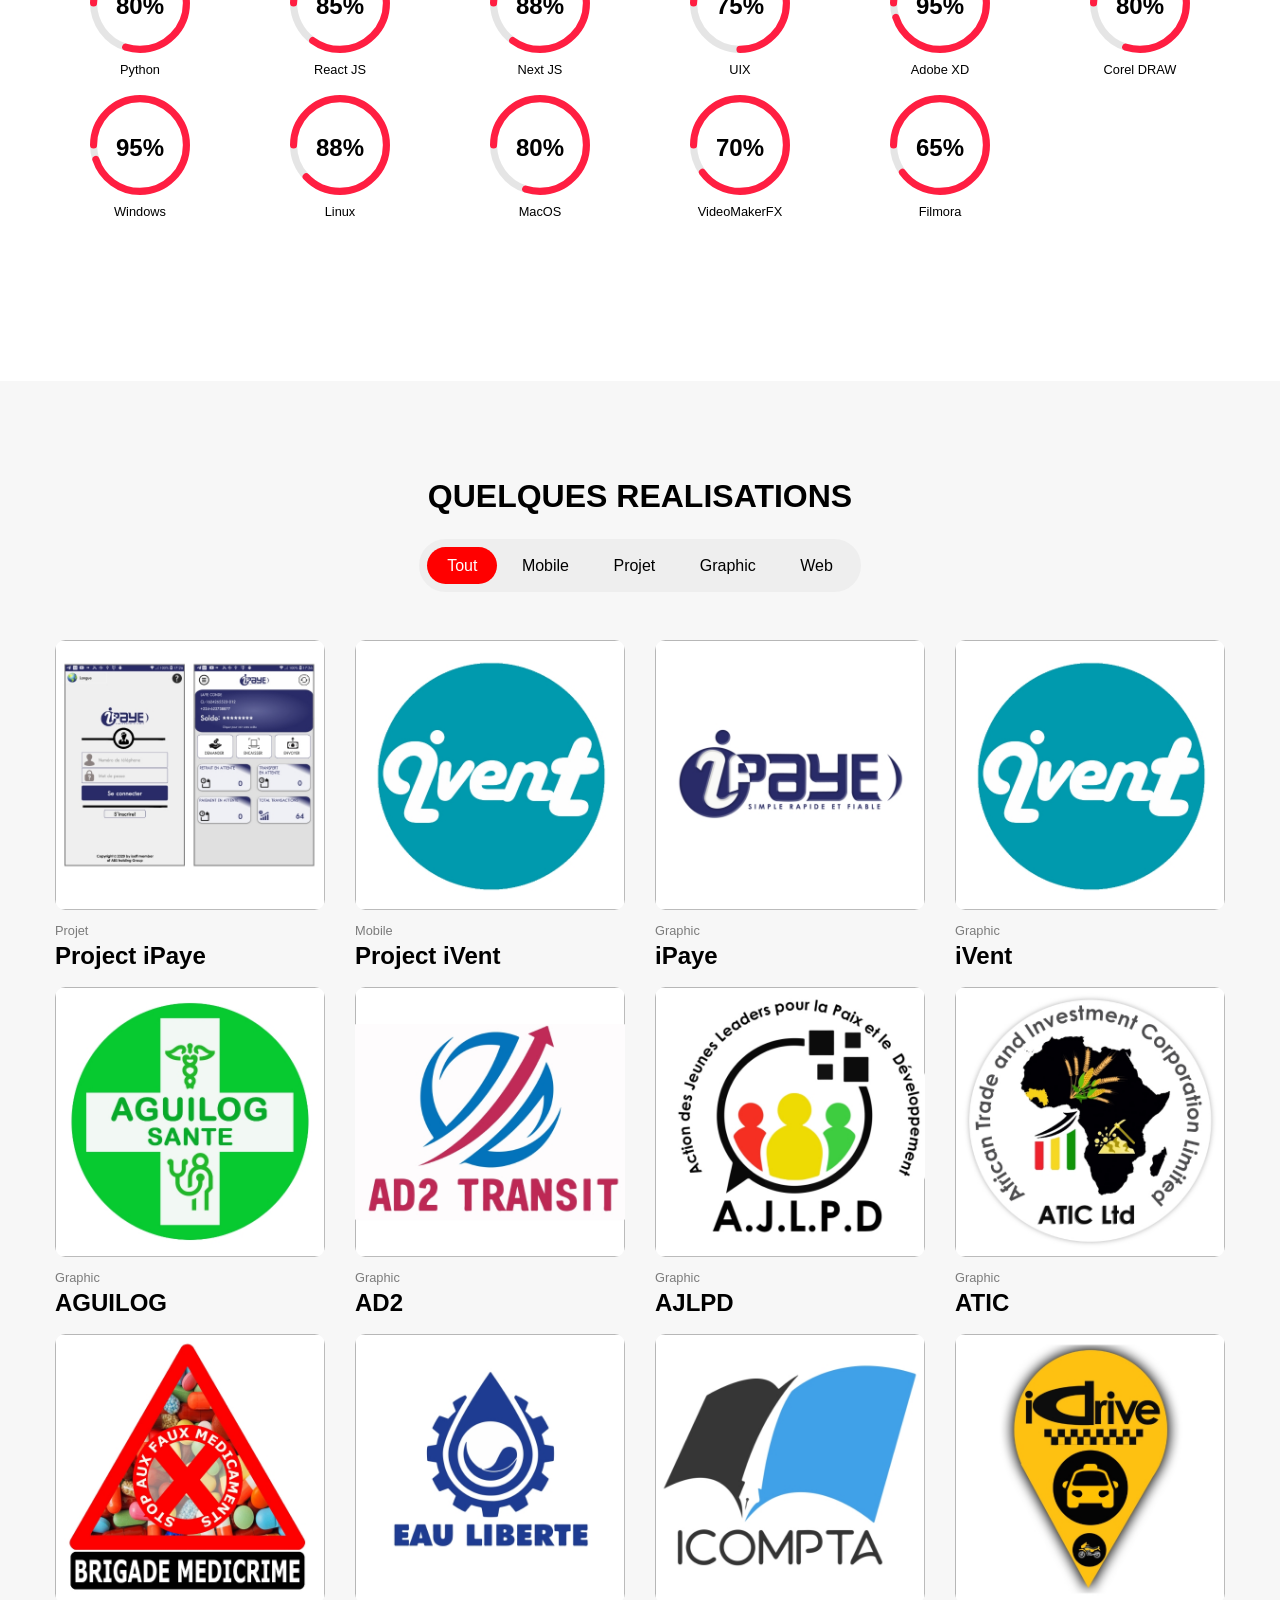
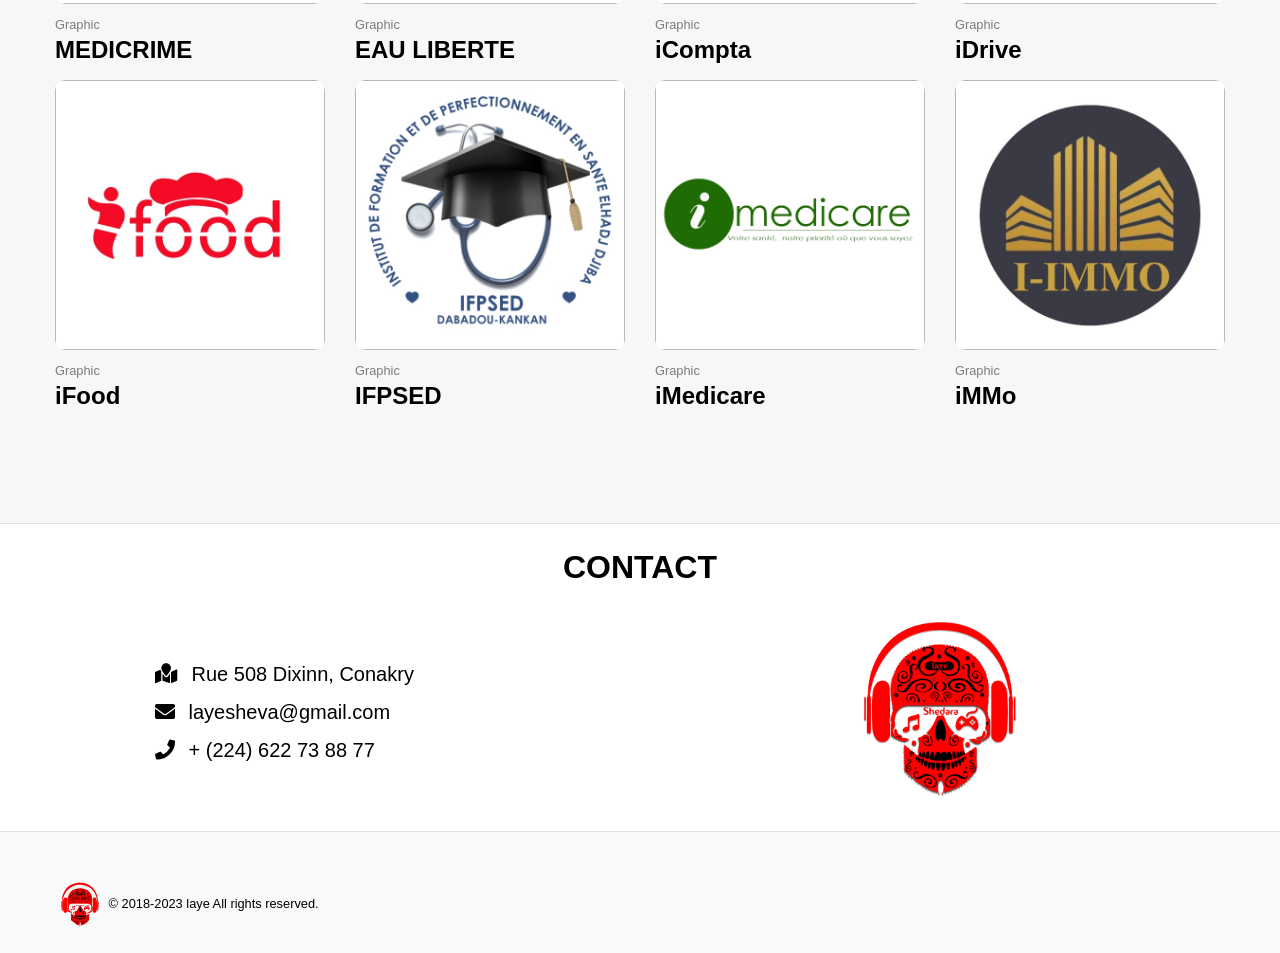
==== commit 143b90b5: "Update index.html College edit" ====
--- a/index.html
+++ b/index.html
@@ -359,8 +359,6 @@
 												COLLÈGE SAINT JOSEPH
 										</div>
 										<div class="small rounded-pill px-2 py-1 text-uppercase badge border mb-2">2006 - 2010</div>
-										<div class="card-text">• 2011 - 2013 : Lycée Donka </div>
-										<div class="card-text">• 2010 - 2011 : Lycée les Bobels</div>
 									</div>
 									<!-- /.card-body -->
 							</div>
@@ -1067,4 +1065,4 @@
 </body>
 <!-- /EOF: Home [index.html] page • Body TAG -->
 
-</html>+</html>
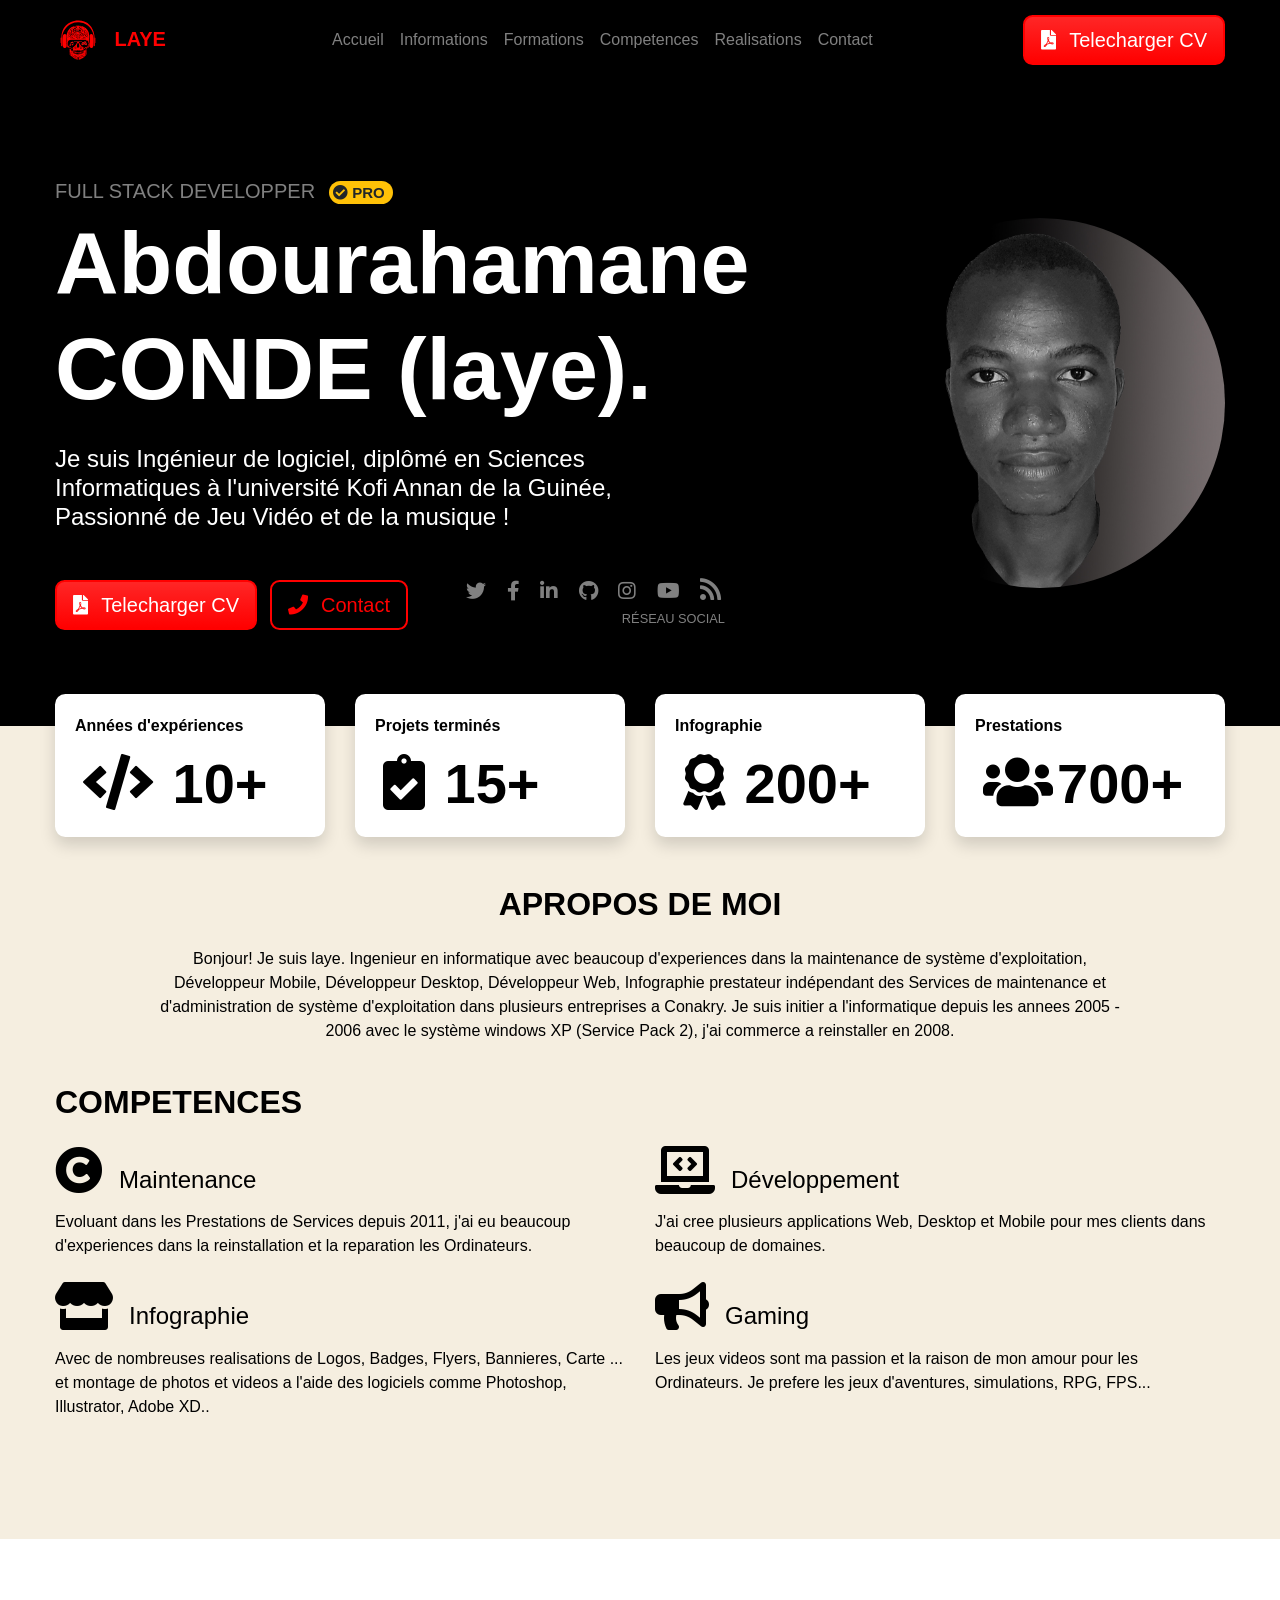
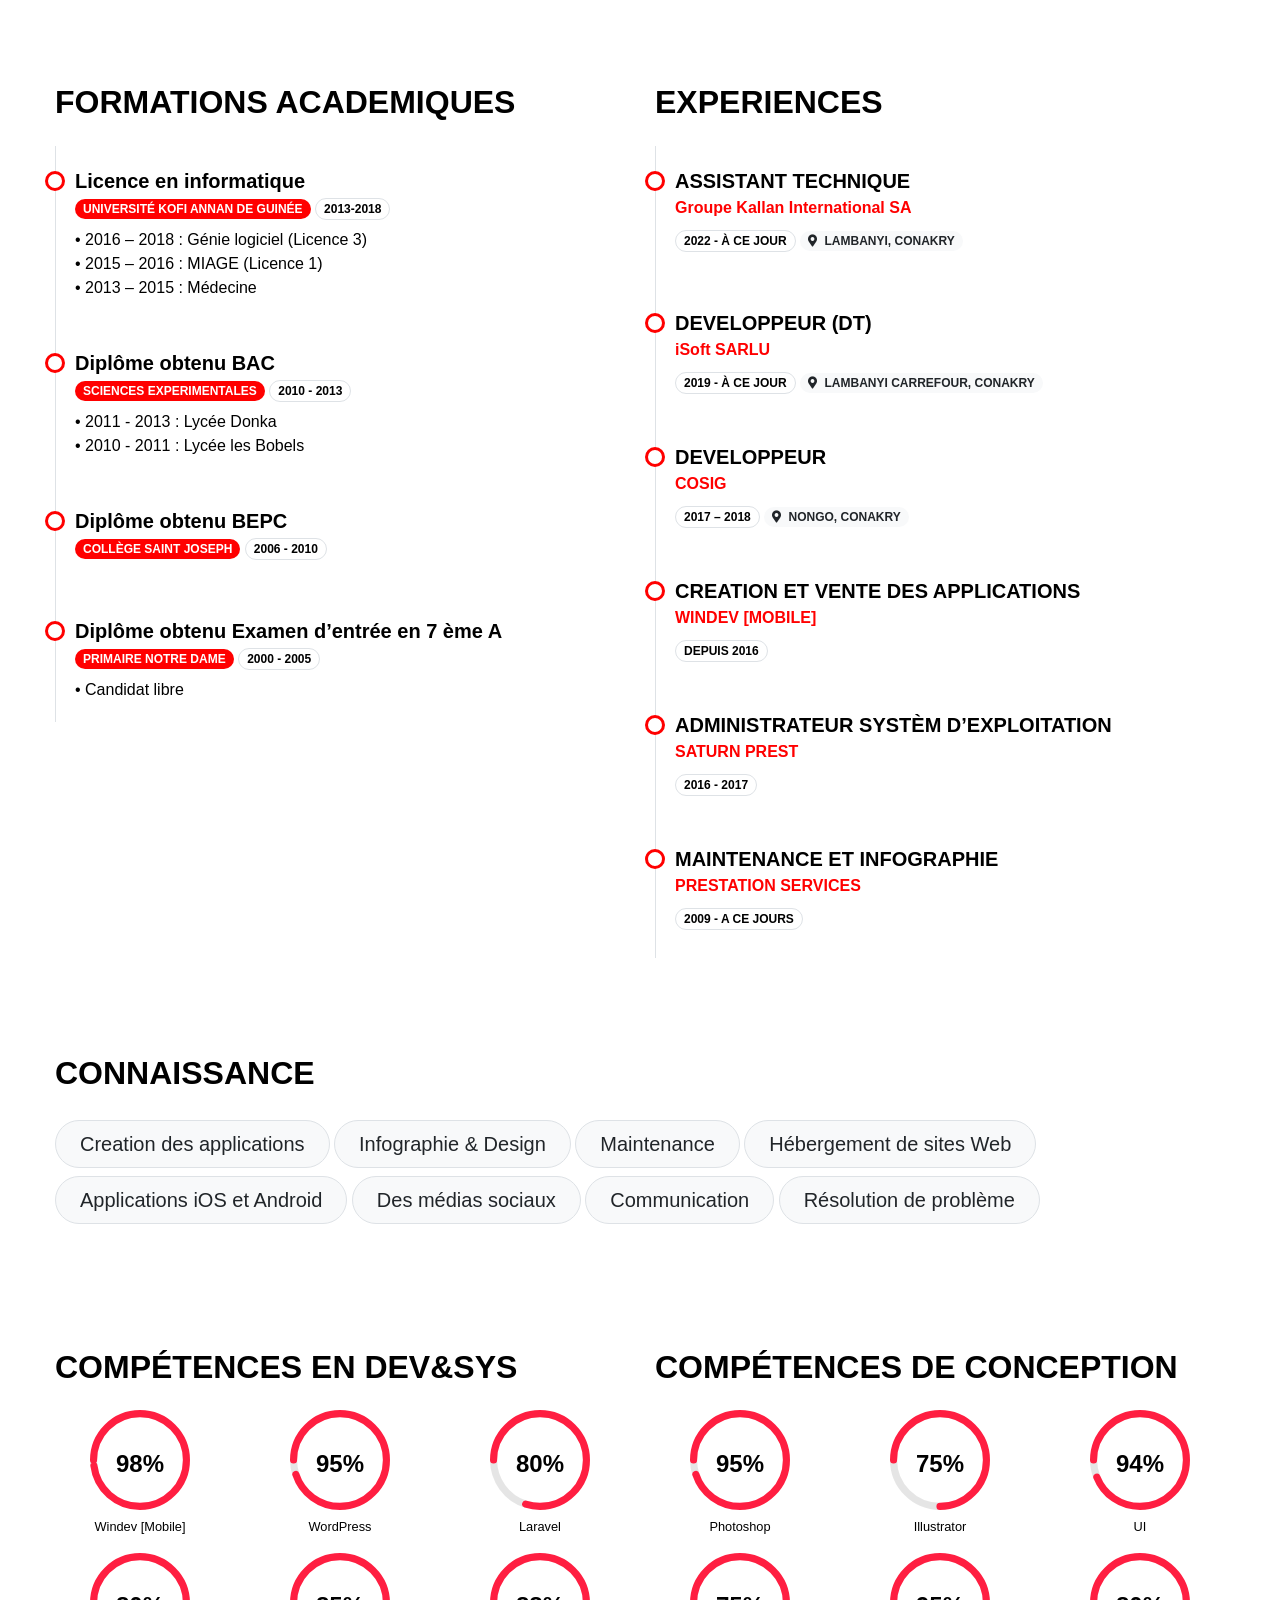
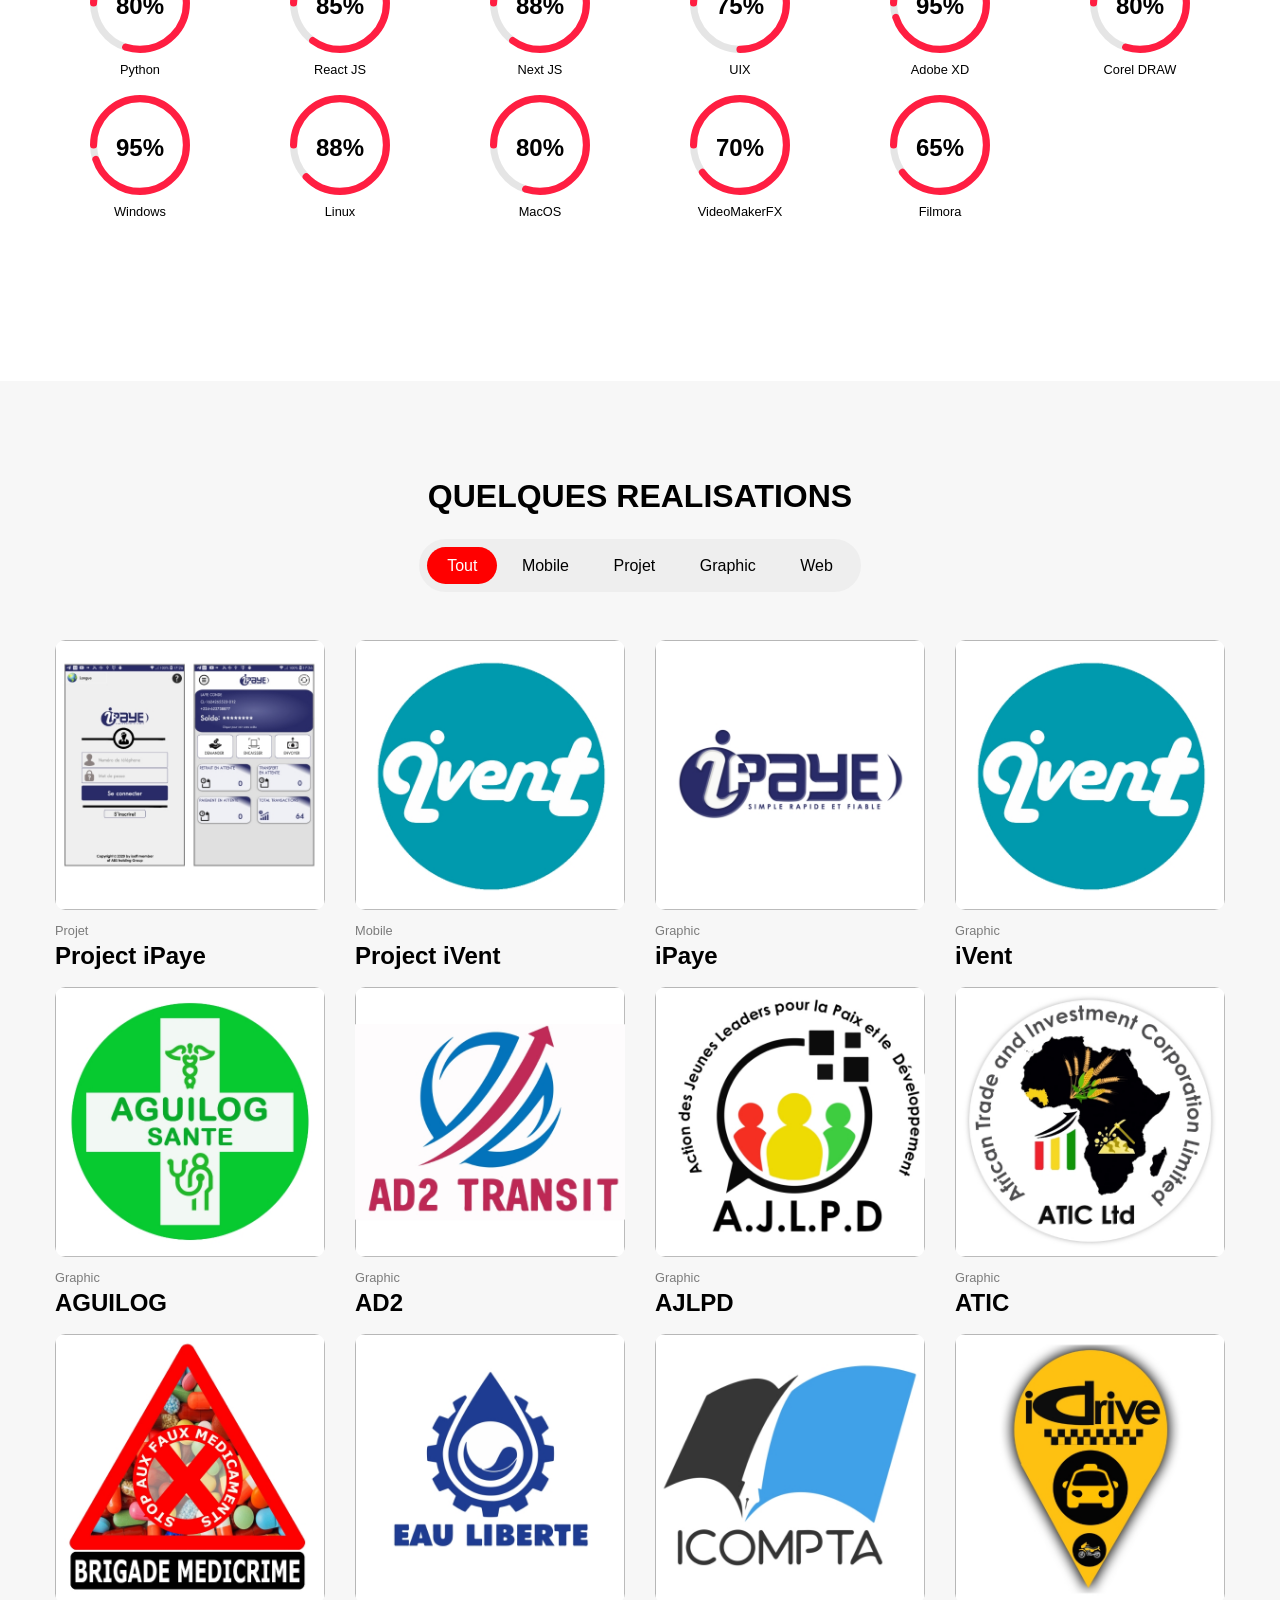
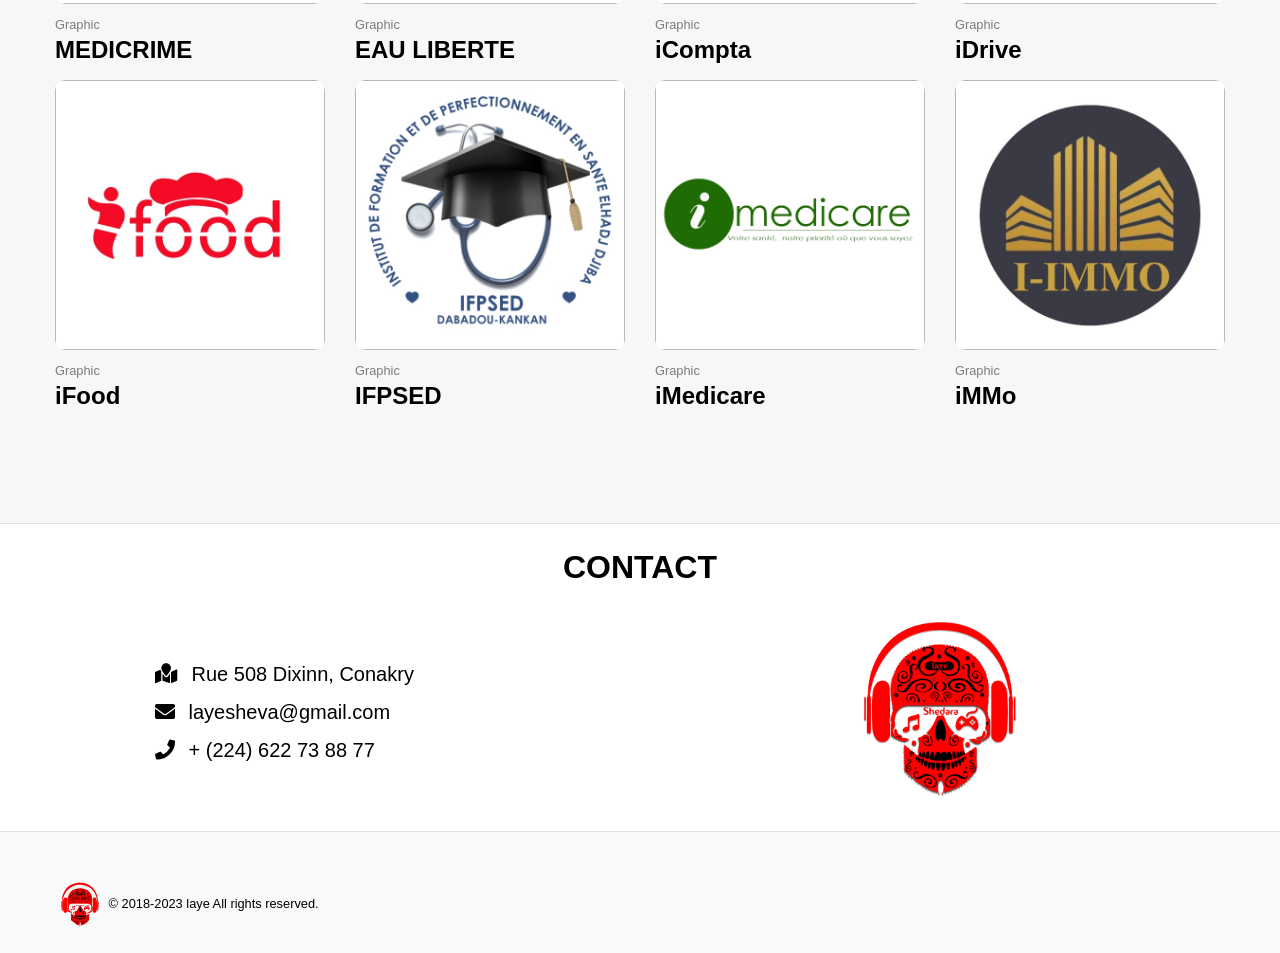
==== commit c4d31109: "College edit" ====
--- a/index.html
+++ b/index.html
@@ -368,7 +368,7 @@
 										<div class="small rounded-pill px-2 py-1 text-uppercase badge badge-primary mb-2">
 												PRIMAIRE NOTRE DAME
 										</div>
-										<div class="small rounded-pill px-2 py-1 text-uppercase badge border mb-2">2005 - 2005</div>
+										<div class="small rounded-pill px-2 py-1 text-uppercase badge border mb-2">2000 - 2005</div>
 										<div class="card-text">• Candidat libre</div>
 									</div>
 									<!-- /.card-body -->
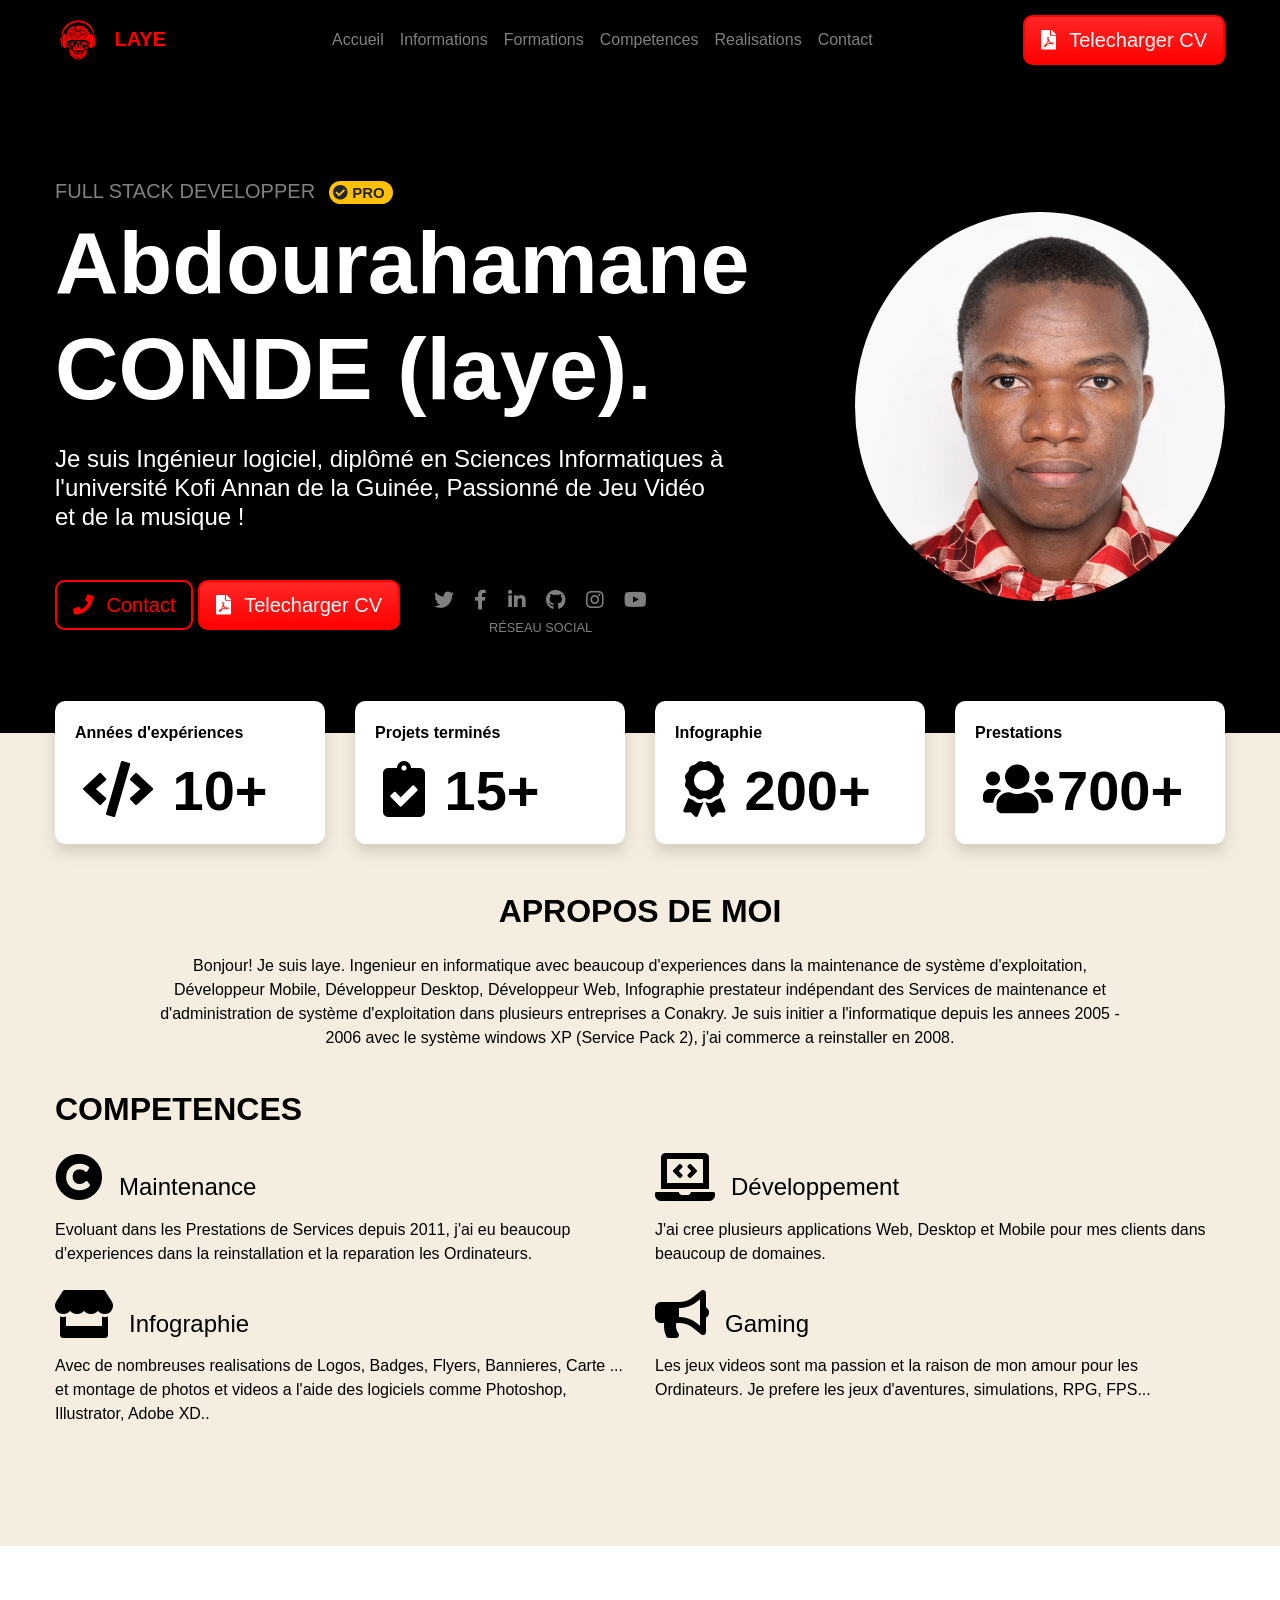
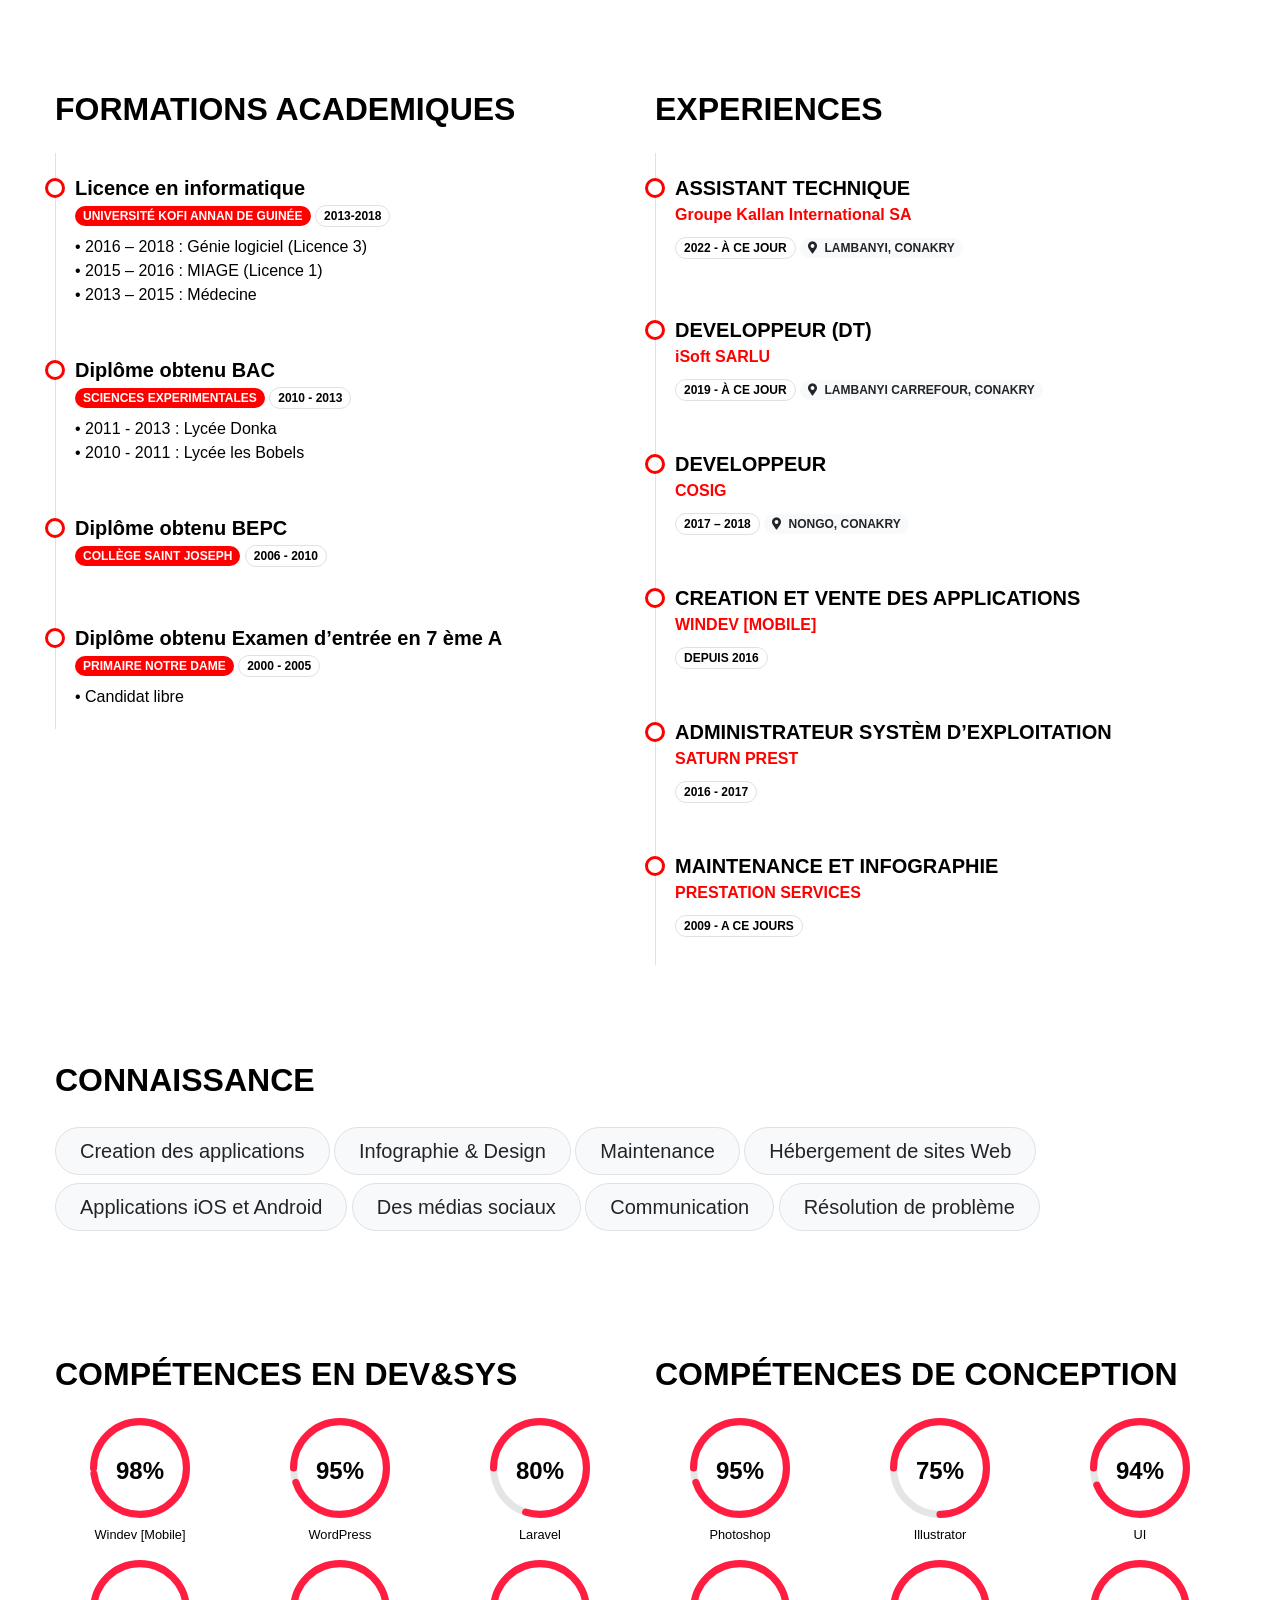
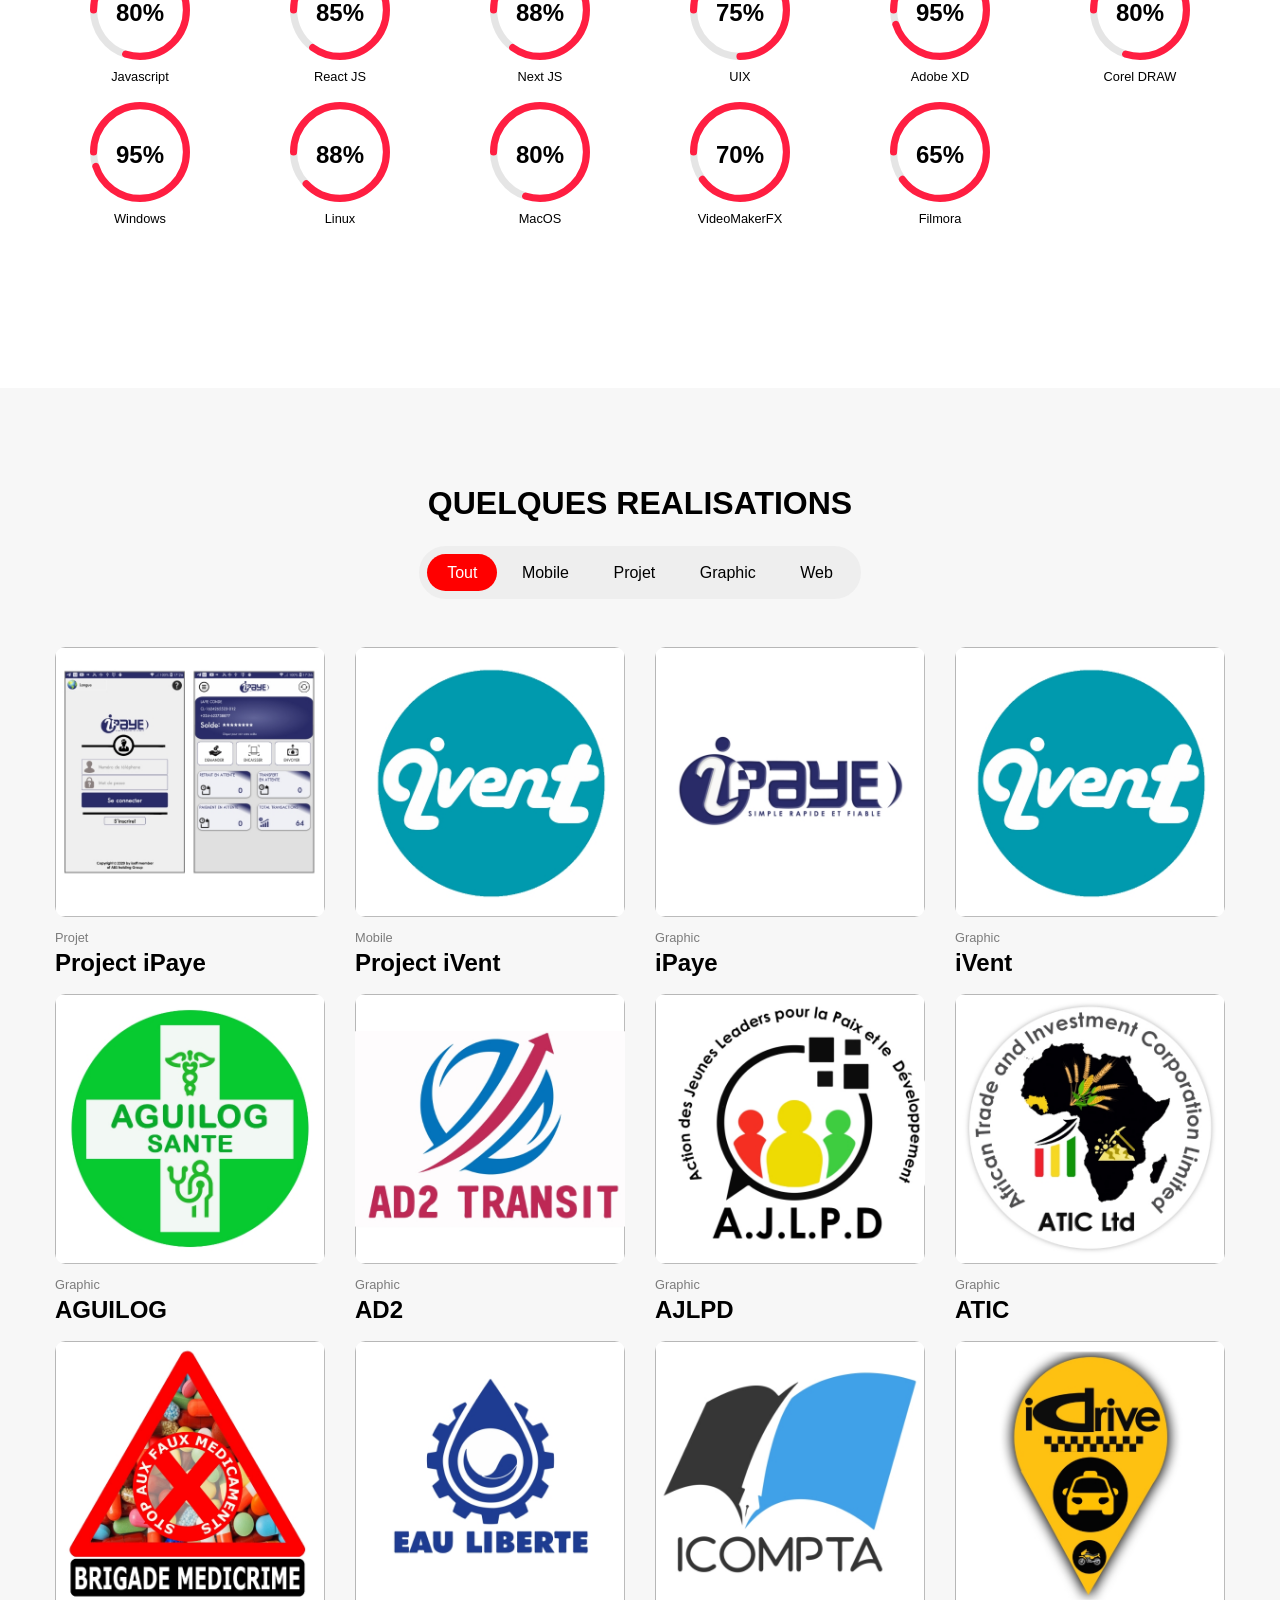
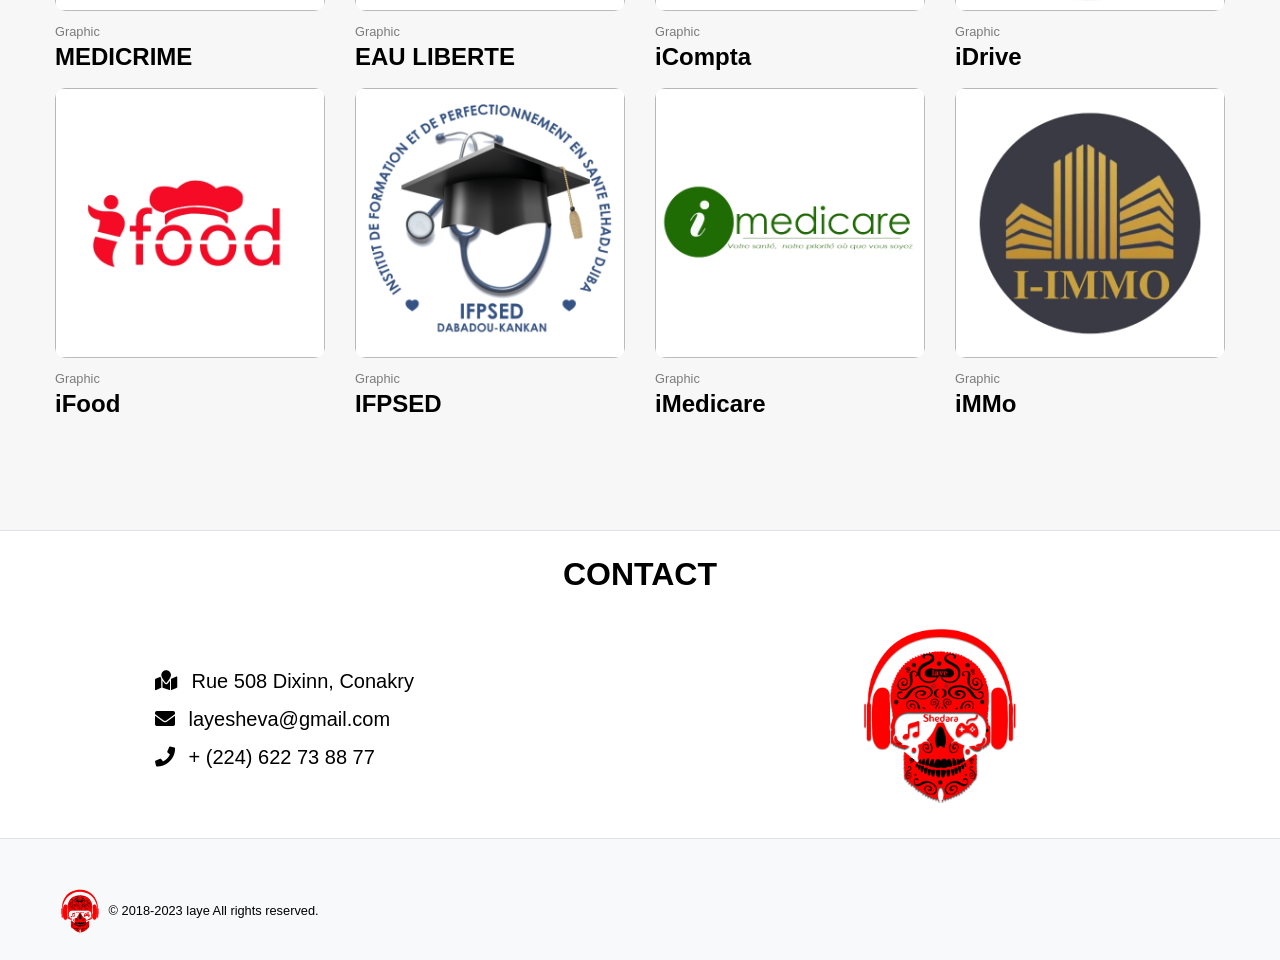
==== commit 6e9b60c8: "2024" ====
--- a/index.html
+++ b/index.html
@@ -114,30 +114,31 @@
 							<!-- /.ext-white-50 font-weight-normal lead mb-1 -->
 							<h1 class="display-2 animated fadeIn font-weight-bold mb-4">Abdourahamane CONDE (laye).</h1>
 							<!-- /.display-2 animated fadeIn font-weight-bold mb-4 -->
-							<div class="font-weight-light animated delay-100ms h4 fadeIn">Je suis Ingénieur de logiciel, diplômé en Sciences Informatiques à l'université Kofi Annan de la Guinée, Passionné de Jeu Vidéo et de la musique !</div>
+							<div class="font-weight-light animated delay-100ms h4 fadeIn">Je suis Ingénieur logiciel, diplômé en Sciences Informatiques à l'université Kofi Annan de la Guinée, Passionné de Jeu Vidéo et de la musique !</div>
 							<!-- /.font-weight-light h4 animated fadeIn -->
 							<div class="row mt-xl-5 mt-lg-4 mt-md-4 mt-4">
-								<div class="col">
+								<div class="col-auto">
+									
+									<a href="tel:00224622738877" class="btn btn-lg mb-4 animated delay-100ms slideInUp  mb-md-0 rounded-lg btn-outline-primary shadow-sm" data-toggle="tooltip" data-placement="bottom" title="Contacter Moi.">
+										<i class="fa fa-phone mr-2"></i>
+										Contact
+									</a>
+
 									<a href="cv.pdf" class="btn btn-lg mb-4 animated slideInDown mb-md-0 rounded-lg btn-primary shadow-sm" data-toggle="tooltip" data-placement="bottom" title="Telecharger mon Curriculum Vitae." download="cv.pdf">
 										<i class="fa fa-file-pdf mr-2"></i>
 										Telecharger CV
 									</a>
-									<a href="index.html#contact" class="btn d-none d-lg-inline-block animated delay-100ms slideInUp  btn-lg ml-2 rounded-lg btn-outline-primary shadow-sm" data-toggle="tooltip" data-placement="bottom" title="Contacter Moi.">
-										<i class="fa fa-phone mr-2"></i>
-										Contact
-									</a>
 								</div>
 								<!-- /.col -->
 								<div class="col-auto">
-									<div class="text-lg-right mt-n1 d-none d-xl-block animated delay-100ms slideInDown text-center ">
+									<div class="text-lg-center mt-2 mb-4 animated delay-100ms slideInDown mb-md-0 text-center ">
 										<ul class="list-inline mb-1">
-											<li class="list-inline-item"><a class="btn-link h5  text-white-50 px-1" href="index.html#"><i class="fab fa-twitter"></i></a></li>
+											<li class="list-inline-item"><a class="btn-link h5  text-white-50 px-1" href="https://twitter.com/layesheva"><i class="fab fa-twitter"></i></a></li>
 											<li class="list-inline-item"><a class="btn-link h5 text-white-50 px-1" href="index.html#"><i class="fab fa-facebook-f"></i></a></li>
-											<li class="list-inline-item"><a class="btn-link h5 text-white-50 px-1" href="index.html#"><i class="fab fa-linkedin-in"></i></a></li>
-											<li class="list-inline-item"><a class="btn-link h5 text-white-50 px-1" href="index.html#"><i class="fab fa-github"></i></a></li>
+											<li class="list-inline-item"><a class="btn-link h5 text-white-50 px-1" href="https://www.linkedin.com/in/layesheva/"><i class="fab fa-linkedin-in"></i></a></li>
+											<li class="list-inline-item"><a class="btn-link h5 text-white-50 px-1" href="https://github.com/layesheva"><i class="fab fa-github"></i></a></li>
 											<li class="list-inline-item"><a class="btn-link h5 text-white-50 px-1" href="index.html#"><i class="fab fa-instagram"></i></a></li>
 											<li class="list-inline-item"><a class="btn-link h5 text-white-50 px-1" href="index.html#"><i class="fab fa-youtube"></i></a></li>
-											<li class="list-inline-item"><a class="btn-link h4 text-white-50 px-1" href="index.html#"><i class="fas fa-rss"></i></a></li>
 										</ul>
 										<div class="text-uppercase small text-white-50">RÉSEAU SOCIAL</div>
 									</div>
@@ -526,7 +527,7 @@
 									<div class="circle-progress" data-value="0.80">
 										<div class="strong">80%</div>
 									</div>
-									<div class="small">Python</div>
+									<div class="small">Javascript</div>
 								</div>
 							<div class="col-md-4 col-6 mb-3 text-center">
 								<div class="circle-progress" data-value="0.85">
